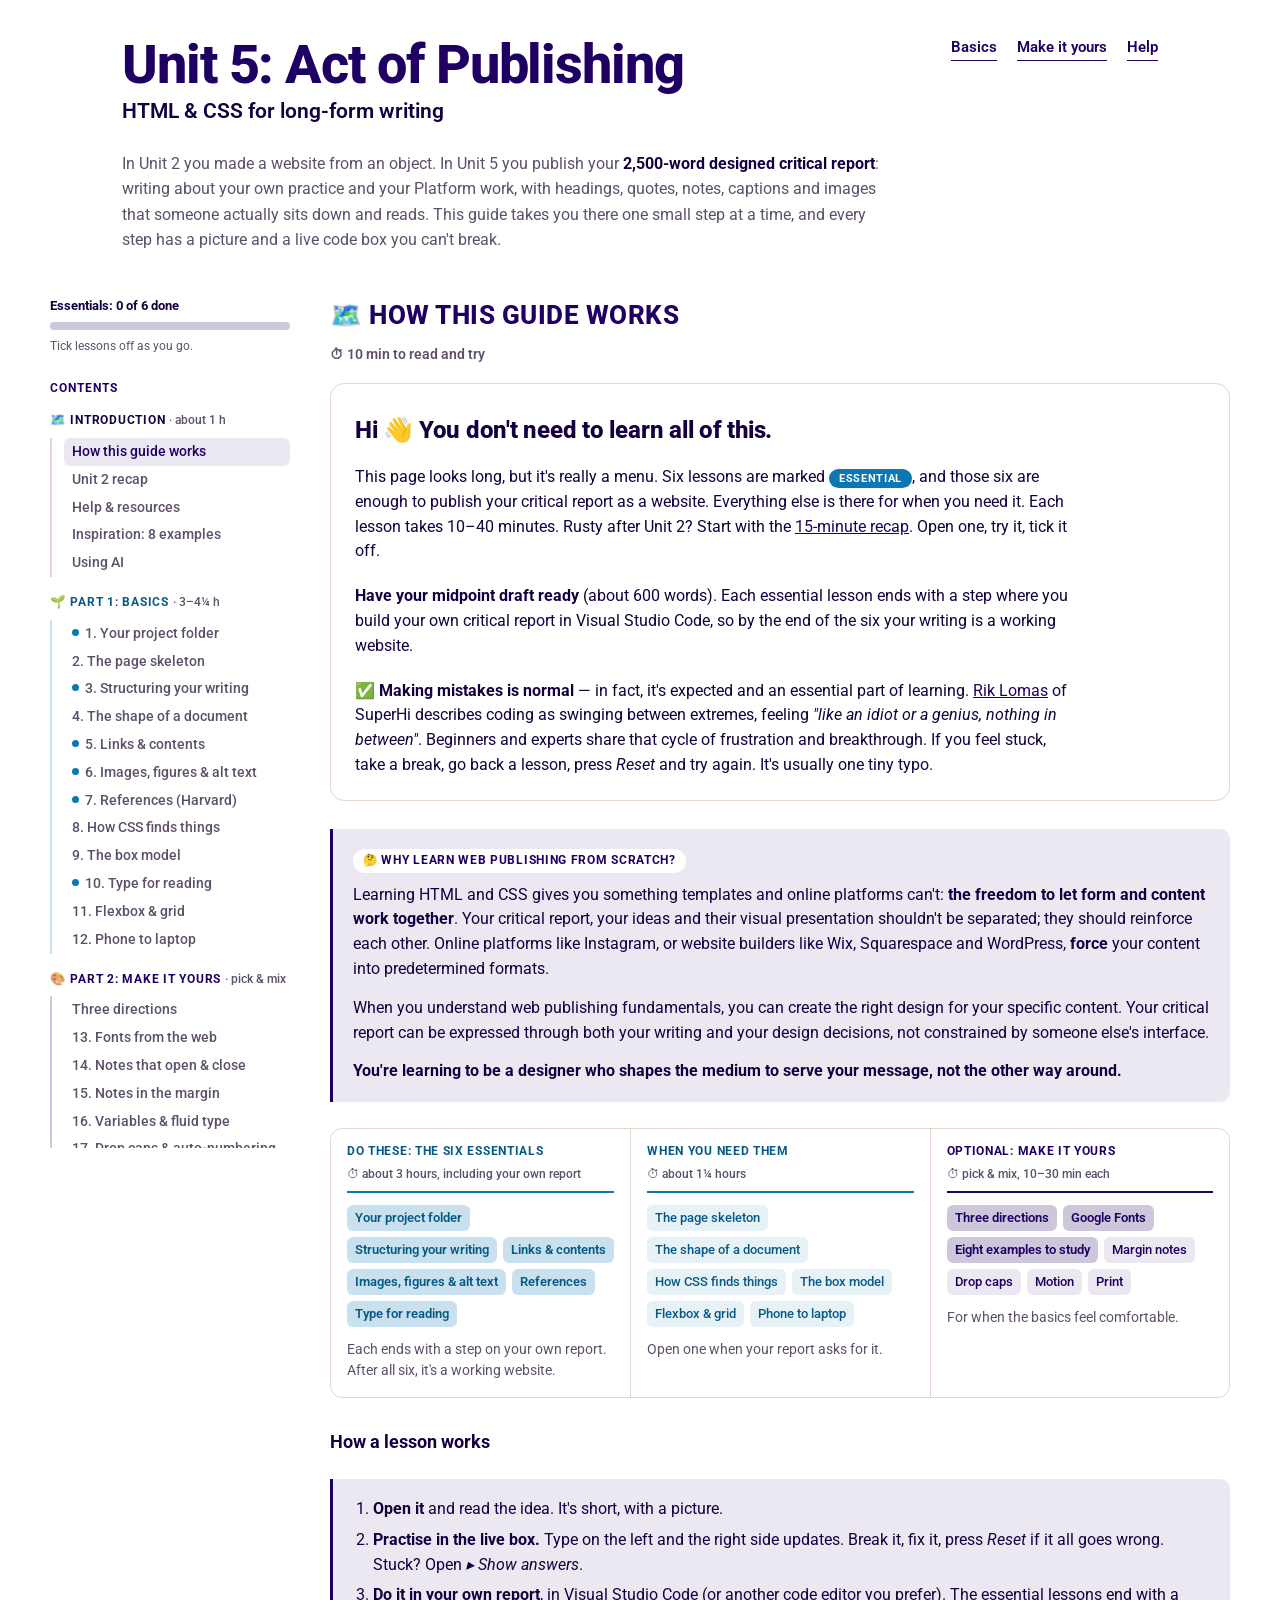
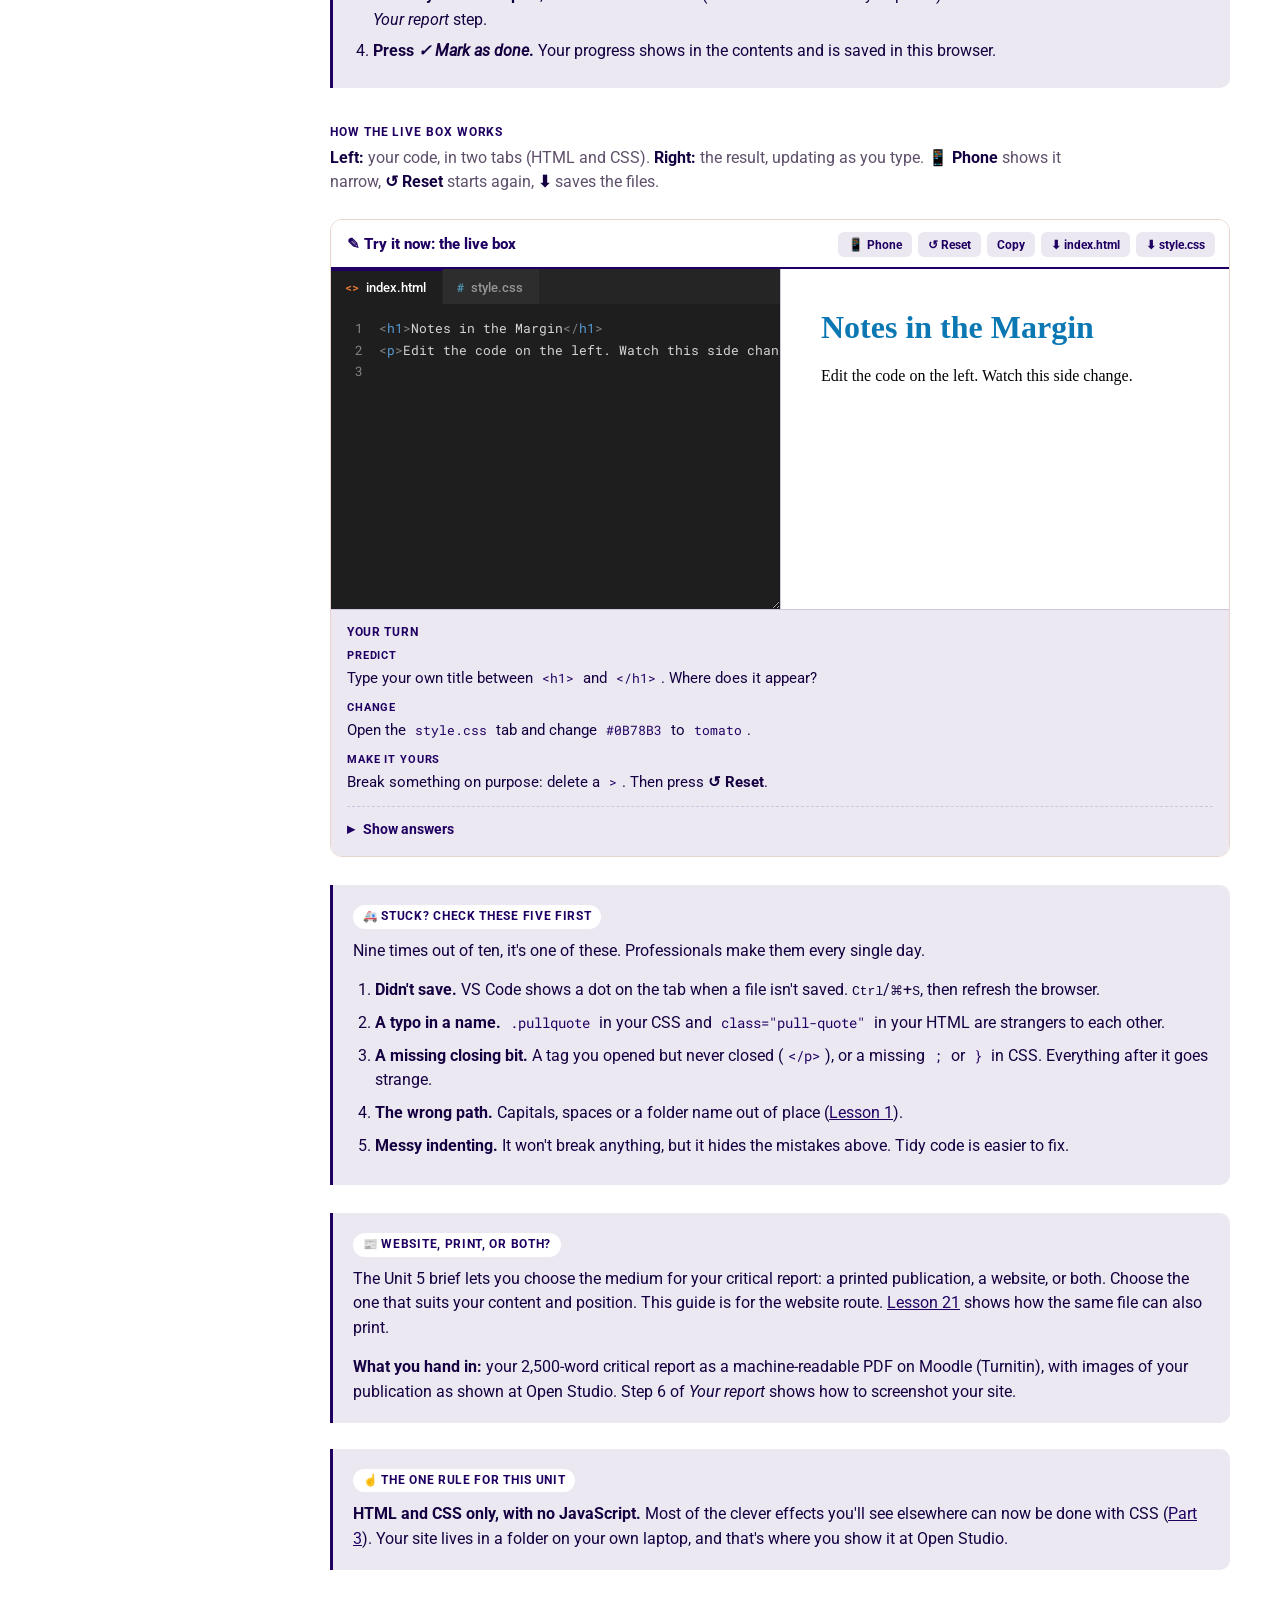
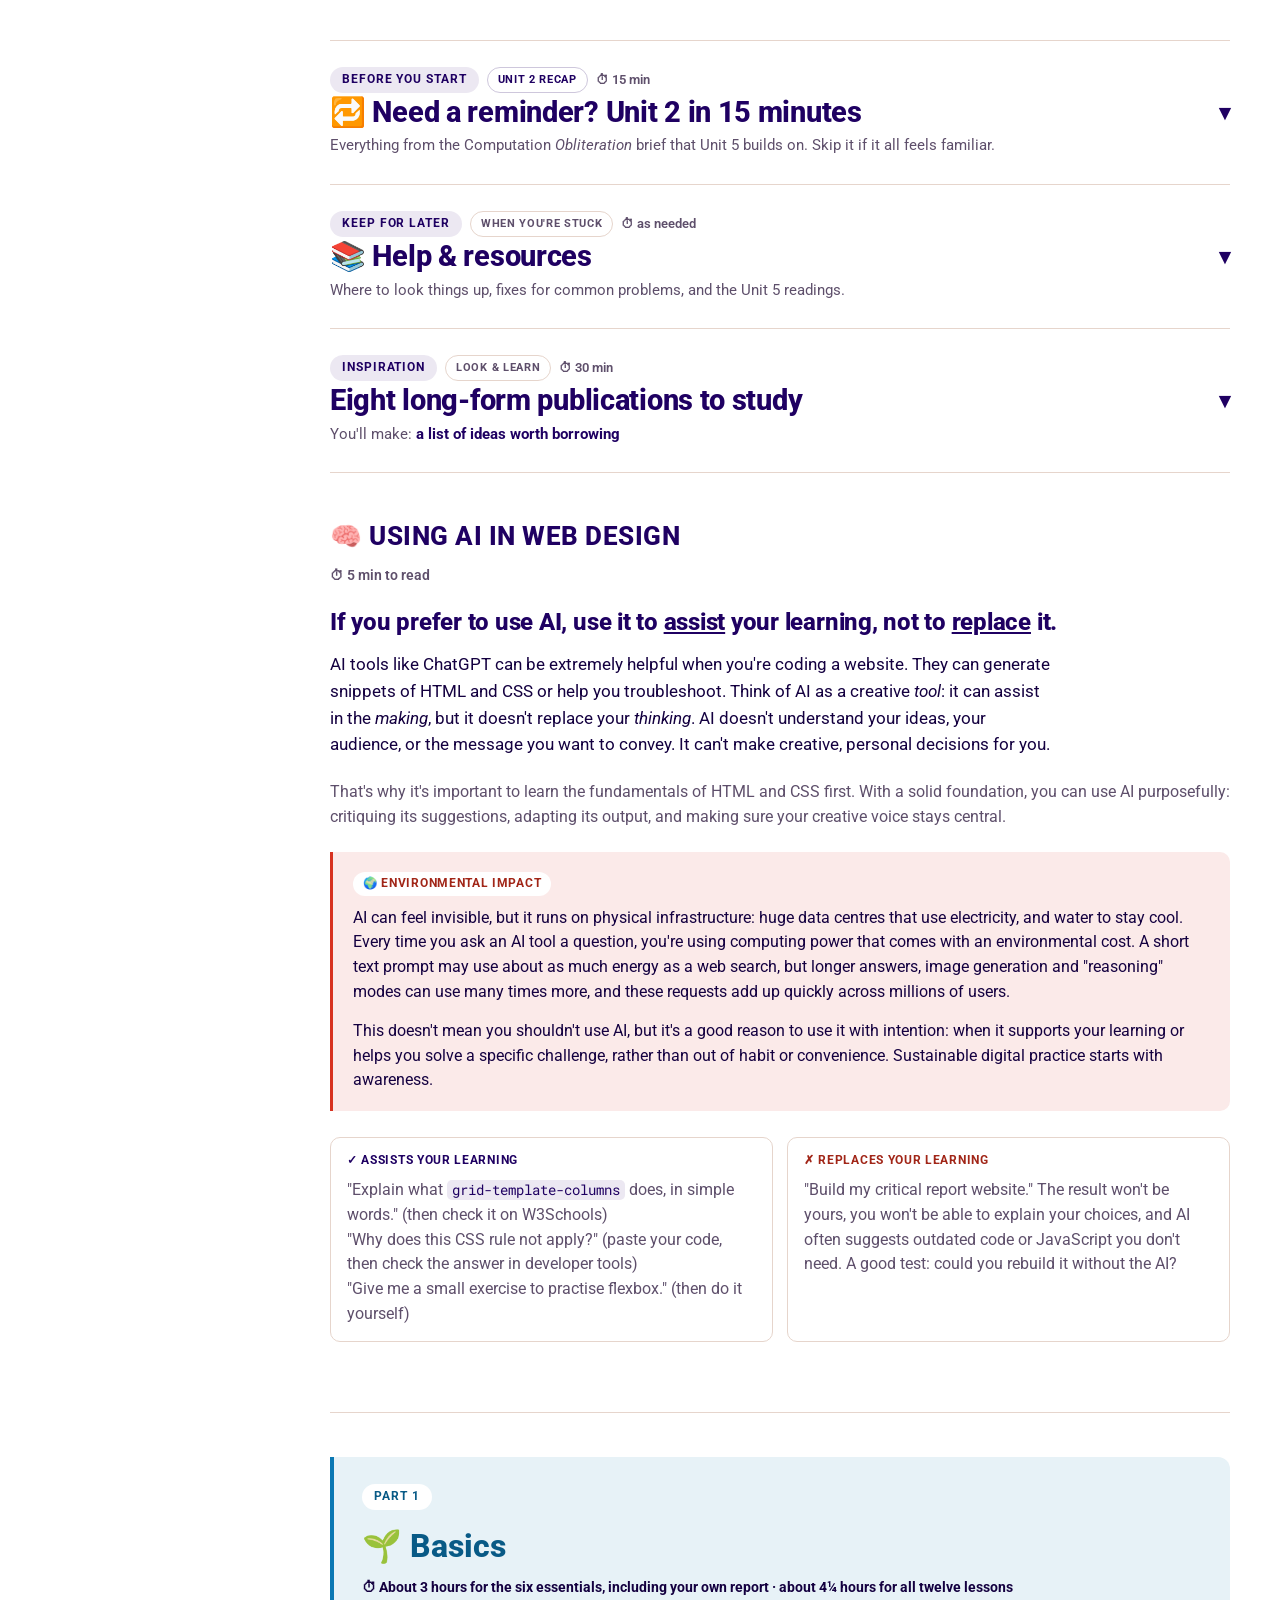
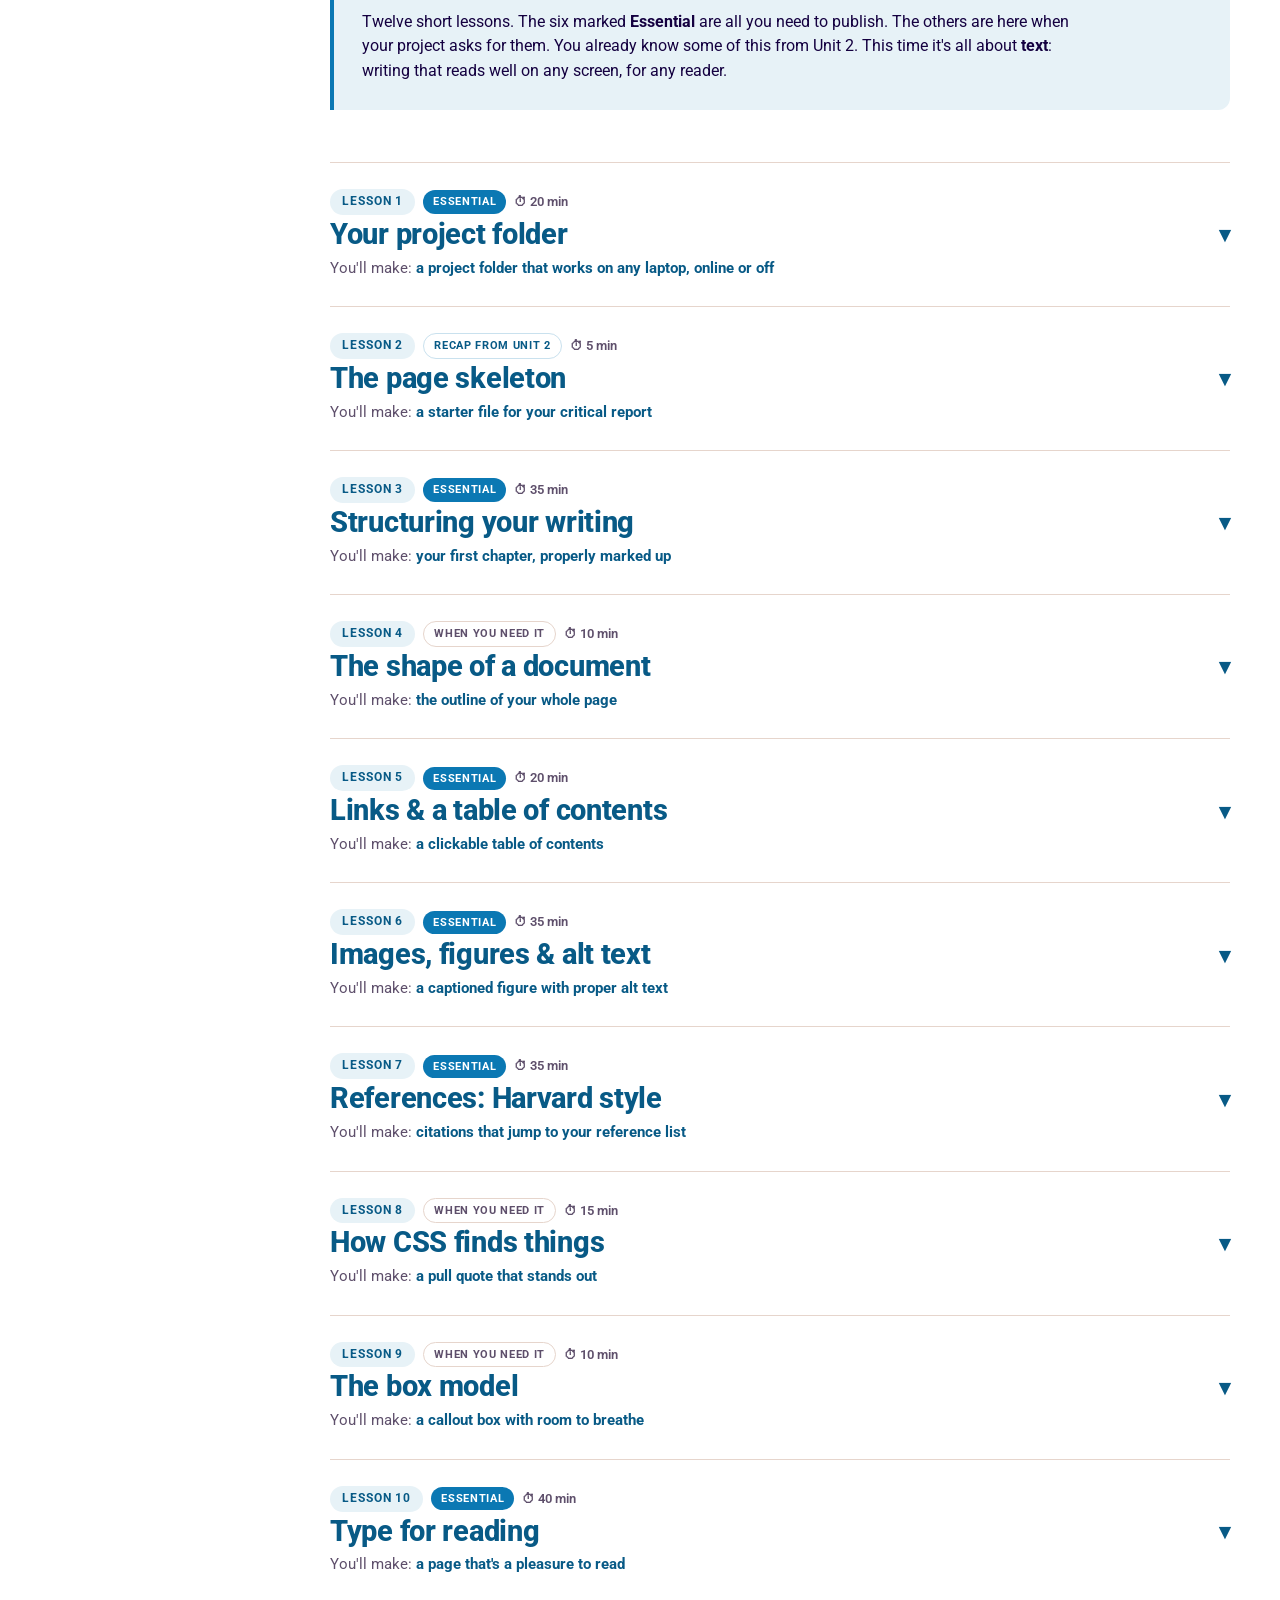
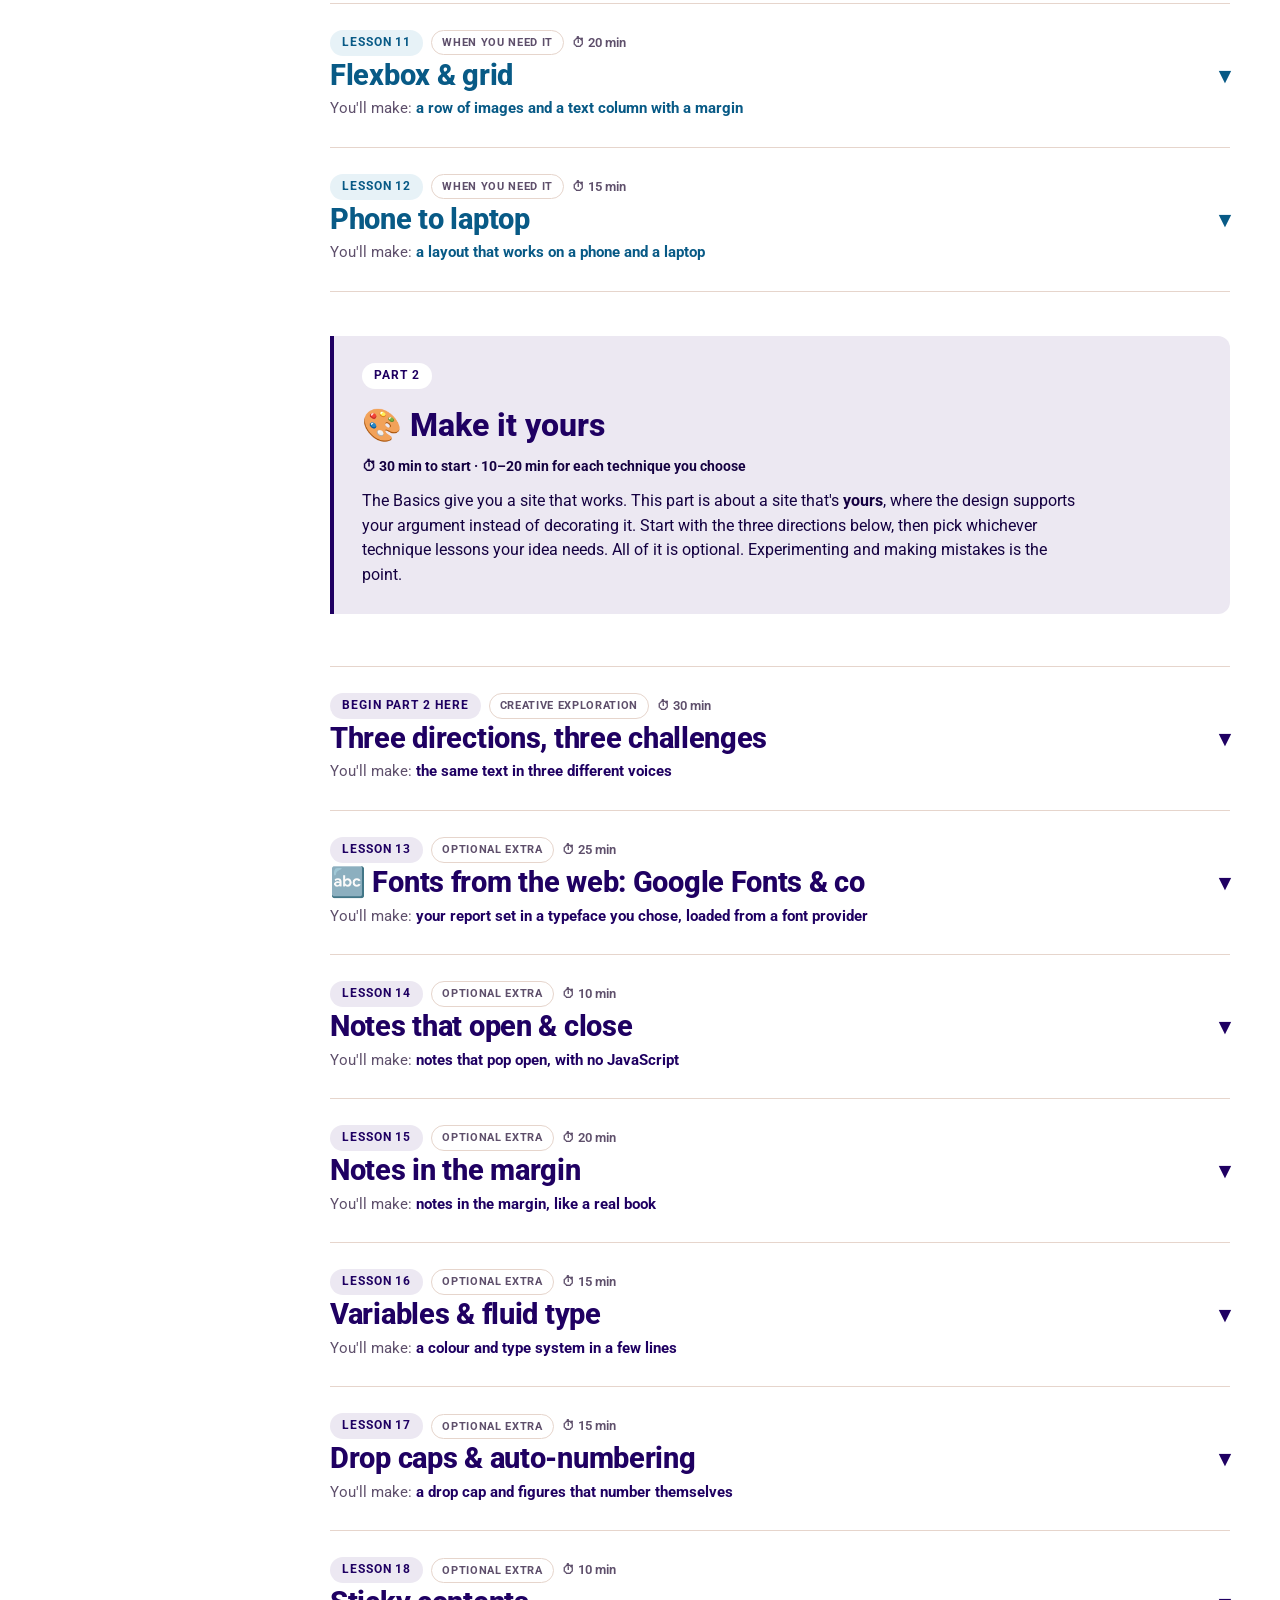
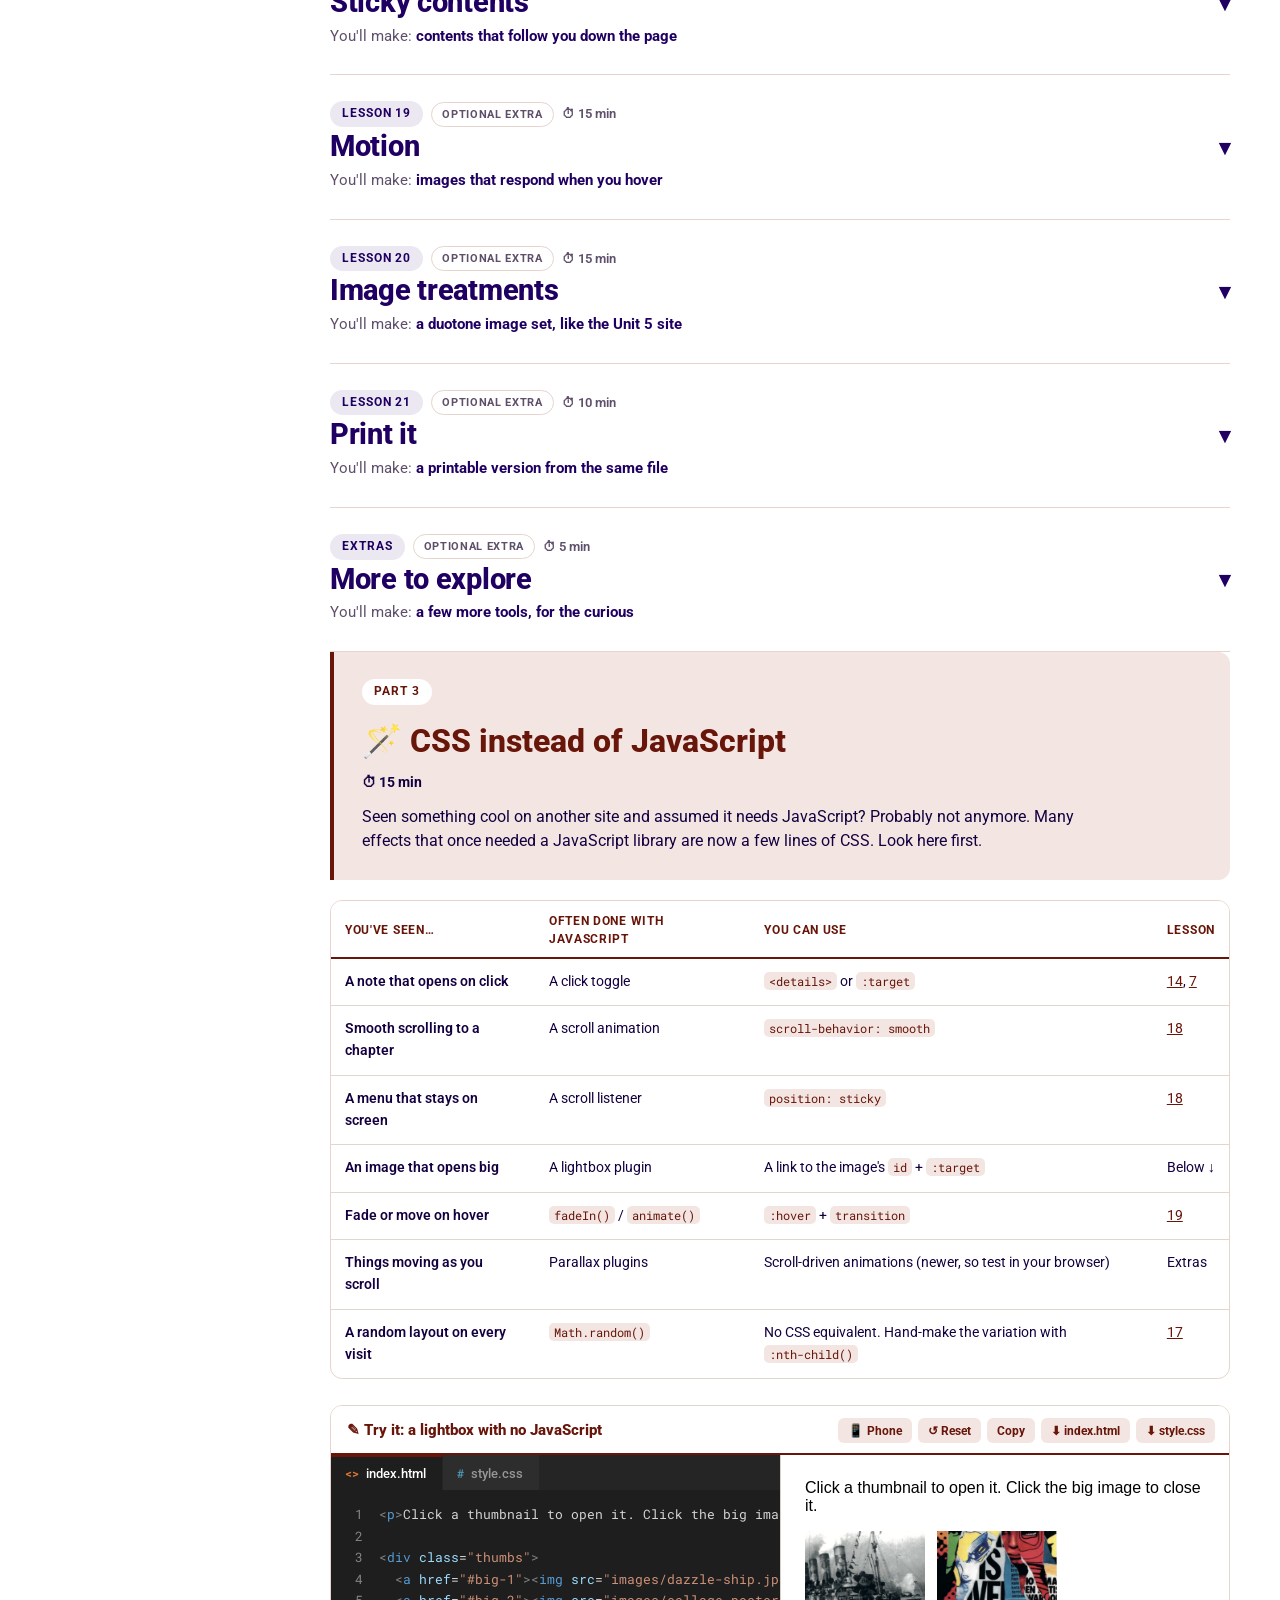
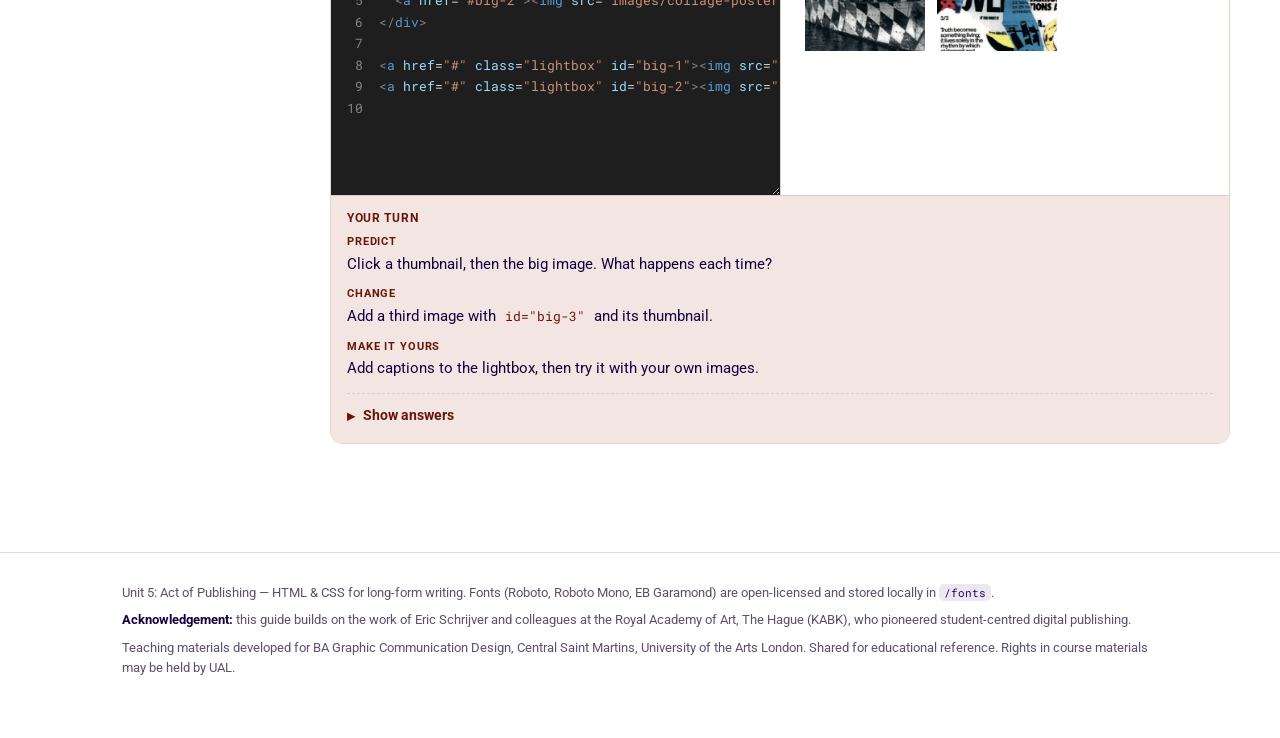
==== index.html @ 9543c8c2 "Add Unit 5 HTML & CSS web publishing guide Co-Authored-By: Claude Opus 5.5 <noreply@anthropic.com>" ====
<!doctype html>
<html lang="en-GB">
<head>
<meta charset="UTF-8">
<meta name="viewport" content="width=device-width, initial-scale=1">
<title>Unit 5: Act of Publishing — HTML &amp; CSS for Long-Form Writing</title>
<meta name="description" content="A self-paced guide for BA Graphic Communication Design students: publishing long-form writing as a website with HTML and CSS. Live code, diagrams and exercises.">
<link rel="stylesheet" href="css/site.css">
</head>
<body>

<header class="top">
  <div class="wrap header-row">
    <h1>Unit 5: Act of Publishing<span class="sub">HTML &amp; CSS for long-form writing</span></h1>
    <nav class="top-nav" aria-label="Quick links">
      <a href="#basics">Basics</a>
      <a href="#advanced">Make it yours</a>
      <a href="#resources">Help</a>
    </nav>
  </div>
  <div class="wrap intro">
    <p>In Unit 2 you made a website from an object. In Unit 5 you publish your <strong>2,500-word designed critical report</strong>: writing about your own practice and your Platform work, with headings, quotes, notes, captions and images that someone actually sits down and reads. This guide takes you there one small step at a time, and every step has a picture and a live code box you can't break.</p>
  </div>
</header>

<div class="wrap layout">

  <aside class="sidebar">
    <div class="progress-box" aria-live="polite">
      <p class="p-label" data-ess-label>Essentials: 0 of 6 done</p>
      <div class="progress-bar"><span data-ess-bar></span></div>
      <p class="p-note" data-all-label></p>
    </div>
    <details class="toc-wrap" open>
    <summary><h2>Contents</h2></summary>
    <nav class="toc" aria-label="Contents">
      <ul>
        <li class="toc-part toc-part--intro"><span class="toc-part-label">🗺️ Introduction <span class="toc-time">· about 1 h</span></span>
          <ul>
            <li><a href="#start">How this guide works</a></li>
            <li><a href="#recap">Unit 2 recap</a></li>
            <li><a href="#resources">Help &amp; resources</a></li>
            <li><a href="#inspiration">Inspiration: 8 examples</a></li>
            <li><a href="#ai">Using AI</a></li>
          </ul>
        </li>
        <li class="toc-part"><span class="toc-part-label">🌱 Part 1: Basics <span class="toc-time">· 3–4¼ h</span></span>
          <ul>
            <li><a href="#folder"><span class="ess" aria-hidden="true"></span>1. Your project folder</a></li>
            <li><a href="#skeleton">2. The page skeleton</a></li>
            <li><a href="#structure"><span class="ess" aria-hidden="true"></span>3. Structuring your writing</a></li>
            <li><a href="#semantic">4. The shape of a document</a></li>
            <li><a href="#links"><span class="ess" aria-hidden="true"></span>5. Links &amp; contents</a></li>
            <li><a href="#images"><span class="ess" aria-hidden="true"></span>6. Images, figures &amp; alt text</a></li>
            <li><a href="#footnotes"><span class="ess" aria-hidden="true"></span>7. References (Harvard)</a></li>
            <li><a href="#css-basics">8. How CSS finds things</a></li>
            <li><a href="#box-model">9. The box model</a></li>
            <li><a href="#type"><span class="ess" aria-hidden="true"></span>10. Type for reading</a></li>
            <li><a href="#layout">11. Flexbox &amp; grid</a></li>
            <li><a href="#responsive">12. Phone to laptop</a></li>
          </ul>
        </li>
        <li class="toc-part toc-part--advanced"><span class="toc-part-label">🎨 Part 2: Make it yours <span class="toc-time">· pick &amp; mix</span></span>
          <ul>
            <li><a href="#directions">Three directions</a></li>
            <li><a href="#webfonts">13. Fonts from the web</a></li>
            <li><a href="#expandable">14. Notes that open &amp; close</a></li>
            <li><a href="#sidenotes">15. Notes in the margin</a></li>
            <li><a href="#fluid">16. Variables &amp; fluid type</a></li>
            <li><a href="#numbering">17. Drop caps &amp; auto-numbering</a></li>
            <li><a href="#sticky">18. Sticky contents</a></li>
            <li><a href="#motion">19. Motion</a></li>
            <li><a href="#treatments">20. Image treatments</a></li>
            <li><a href="#print">21. Print it</a></li>
            <li><a href="#explore">More to explore</a></li>
          </ul>
        </li>
        <li class="toc-part toc-part--nojs"><span class="toc-part-label">🪄 Part 3: No JavaScript needed <span class="toc-time">· 15 min</span></span>
          <ul>
            <li><a href="#nojs">CSS instead of JS</a></li>
          </ul>
        </li>
      </ul>
    </nav>
    </details>
    <p class="toc-key"><span class="ess" aria-hidden="true" style="display:inline-block;width:7px;height:7px;border-radius:50%;background:#0B78B3;margin-right:6px"></span>Essential: enough to publish</p>
  </aside>

  <main class="content">

    <!-- =====================================================
         HOW THIS GUIDE WORKS
         ===================================================== -->
    <section id="start">
      <h2 class="section-title">🗺️ How this guide works</h2>
      <p class="section-time">⏱ 10 min to read and try</p>

      <div class="note-from">
        <p class="big-line">Hi 👋 You don't need to learn all of this.</p>
        <p>This page looks long, but it's really a menu. Six lessons are marked <span class="badge badge--essential">Essential</span>, and those six are enough to publish your critical report as a website. Everything else is there for when you need it. Each lesson takes 10–40 minutes. Rusty after Unit 2? Start with the <a href="#recap">15-minute recap</a>. Open one, try it, tick it off.</p>
        <p><strong>Have your midpoint draft ready</strong> (about 600 words). Each essential lesson ends with a step where you build your own critical report in Visual Studio Code, so by the end of the six your writing is a working website.</p>
        <p>✅ <strong>Making mistakes is normal</strong> — in fact, it's expected and an essential part of learning. <a href="#resources">Rik Lomas</a> of SuperHi describes coding as swinging between extremes, feeling <em>"like an idiot or a genius, nothing in between"</em>. Beginners and experts share that cycle of frustration and breakthrough. If you feel stuck, take a break, go back a lesson, press <em>Reset</em> and try again. It's usually one tiny typo.</p>
      </div>


      <div class="callout" id="why">
        <span class="label">🤔 Why learn web publishing from scratch?</span>
        <p>Learning HTML and CSS gives you something templates and online platforms can't: <strong>the freedom to let form and content work together</strong>. Your critical report, your ideas and their visual presentation shouldn't be separated; they should reinforce each other. Online platforms like Instagram, or website builders like Wix, Squarespace and WordPress, <strong>force</strong> your content into predetermined formats.</p>
        <p>When you understand web publishing fundamentals, you can create the right design for your specific content. Your critical report can be expressed through both your writing and your design decisions, not constrained by someone else's interface.</p>
        <p><strong>You're learning to be a designer who shapes the medium to serve your message, not the other way around.</strong></p>
      </div>

      <div class="plan" aria-label="Your plan">
        <div class="plan-col part">
          <div class="plan-h">Do these: the six essentials<small>⏱ about 3 hours, including your own report</small></div>
          <div class="plan-pills">
            <a class="pill" href="#folder">Your project folder</a>
            <a class="pill" href="#structure">Structuring your writing</a>
            <a class="pill" href="#links">Links &amp; contents</a>
            <a class="pill" href="#images">Images, figures &amp; alt text</a>
            <a class="pill" href="#footnotes">References</a>
            <a class="pill" href="#type">Type for reading</a>
          </div>
          <p>Each ends with a step on your own report. After all six, it's a working website.</p>
        </div>
        <div class="plan-col part">
          <div class="plan-h">When you need them<small>⏱ about 1¼ hours</small></div>
          <div class="plan-pills">
            <a class="pill pill--soft" href="#skeleton">The page skeleton</a>
            <a class="pill pill--soft" href="#semantic">The shape of a document</a>
            <a class="pill pill--soft" href="#css-basics">How CSS finds things</a>
            <a class="pill pill--soft" href="#box-model">The box model</a>
            <a class="pill pill--soft" href="#layout">Flexbox &amp; grid</a>
            <a class="pill pill--soft" href="#responsive">Phone to laptop</a>
          </div>
          <p>Open one when your report asks for it.</p>
        </div>
        <div class="plan-col part--advanced">
          <div class="plan-h">Optional: make it yours<small>⏱ pick &amp; mix, 10–30 min each</small></div>
          <div class="plan-pills">
            <a class="pill" href="#directions">Three directions</a>
            <a class="pill" href="#webfonts">Google Fonts</a>
            <a class="pill" href="#inspiration">Eight examples to study</a>
            <a class="pill pill--soft" href="#sidenotes">Margin notes</a>
            <a class="pill pill--soft" href="#numbering">Drop caps</a>
            <a class="pill pill--soft" href="#motion">Motion</a>
            <a class="pill pill--soft" href="#print">Print</a>
          </div>
          <p>For when the basics feel comfortable.</p>
        </div>
      </div>

      <h3>How a lesson works</h3>
      <ol class="callout" style="padding-left:40px">
        <li><strong>Open it</strong> and read the idea. It's short, with a picture.</li>
        <li><strong>Practise in the live box.</strong> Type on the left and the right side updates. Break it, fix it, press <em>Reset</em> if it all goes wrong. Stuck? Open <em>▸ Show answers</em>.</li>
        <li><strong>Do it in your own report</strong>, in Visual Studio Code (or another code editor you prefer). The essential lessons end with a <em>Your report</em> step.</li>
        <li><strong>Press <em>✓ Mark as done</em>.</strong> Your progress shows in the contents and is saved in this browser.</li>
      </ol>

      <div class="pg-intro">
        <span class="label">How the live box works</span>
        <p><strong>Left:</strong> your code, in two tabs (HTML and CSS). <strong>Right:</strong> the result, updating as you type. <strong>📱 Phone</strong> shows it narrow, <strong>↺ Reset</strong> starts again, <strong>⬇</strong> saves the files.</p>
      </div>

      <div class="playground" id="pg-hello" data-title="Try it now: the live box">
        <textarea class="pg-src" data-lang="html">
          <h1>Notes in the Margin</h1>
          <p>Edit the code on the left. Watch this side change.</p>
        </textarea>
        <textarea class="pg-src" data-lang="css">
          body {
            font-family: Georgia, serif;
            margin: 40px;
          }

          h1 {
            color: #0B78B3;
          }
        </textarea>
        <div class="pg-task">
          <span class="label">Your turn</span>
          <ol class="steps">
            <li><span class="st">Predict</span> Type your own title between <code>&lt;h1&gt;</code> and <code>&lt;/h1&gt;</code>. Where does it appear?</li>
            <li><span class="st">Change</span> Open the <code>style.css</code> tab and change <code>#0B78B3</code> to <code>tomato</code>.</li>
            <li><span class="st">Make it yours</span> Break something on purpose: delete a <code>&gt;</code>. Then press <strong>↺ Reset</strong>.</li>
          </ol>
          <details class="pg-answer">
            <summary>Show answers</summary>
            <ol class="steps">
              <li><span class="st">Predict</span> On the right, straight away. No saving, no refreshing. (In VS Code you save and refresh the browser instead.)</li>
              <li><span class="st">Change</span> The heading turns orange-red. Colour names are the quickest way in; <a href="#css-basics">Lesson 8</a> explains codes like <code>#0B78B3</code>.</li>
              <li><span class="st">Make it yours</span> Everything goes back to how it was. You can’t break anything here, so experiment freely.</li>
            </ol>
          </details>
        </div>
      </div>

      <div class="callout stuck" id="stuck">
        <span class="label">🚑 Stuck? Check these five first</span>
        <p>Nine times out of ten, it's one of these. Professionals make them every single day.</p>
        <ol>
          <li><strong>Didn't save.</strong> VS Code shows a dot on the tab when a file isn't saved. <kbd>Ctrl</kbd>/<kbd>⌘</kbd>+<kbd>S</kbd>, then refresh the browser.</li>
          <li><strong>A typo in a name.</strong> <code>.pullquote</code> in your CSS and <code>class="pull-quote"</code> in your HTML are strangers to each other.</li>
          <li><strong>A missing closing bit.</strong> A tag you opened but never closed (<code>&lt;/p&gt;</code>), or a missing <code>;</code> or <code>}</code> in CSS. Everything after it goes strange.</li>
          <li><strong>The wrong path.</strong> Capitals, spaces or a folder name out of place (<a href="#folder">Lesson 1</a>).</li>
          <li><strong>Messy indenting.</strong> It won't break anything, but it hides the mistakes above. Tidy code is easier to fix.</li>
        </ol>
      </div>

      <div class="callout">
        <span class="label">📰 Website, print, or both?</span>
        <p>The Unit 5 brief lets you choose the medium for your critical report: a printed publication, a website, or both. Choose the one that suits your content and position. This guide is for the website route. <a href="#print">Lesson 21</a> shows how the same file can also print.</p>
        <p><strong>What you hand in:</strong> your 2,500-word critical report as a machine-readable PDF on Moodle (Turnitin), with images of your publication as shown at Open Studio. Step 6 of <em>Your report</em> shows how to screenshot your site.</p>
      </div>

      <div class="callout">
        <span class="label">☝️ The one rule for this unit</span>
        <p><strong>HTML and CSS only, with no JavaScript.</strong> Most of the clever effects you'll see elsewhere can now be done with CSS (<a href="#nojs">Part 3</a>). Your site lives in a folder on your own laptop, and that's where you show it at Open Studio.</p>
      </div>
    </section>


    <!-- =====================================================
         UNIT 2 RECAP
         ===================================================== -->
    <section id="recap" class="lesson">
      <details class="lesson-fold">
        <summary>
          <span class="lesson-meta"><span class="lesson-kicker">Before you start</span><span class="badge badge--recap">Unit 2 recap</span><span class="time">⏱ 15 min</span><span class="done-mark">✓ Done</span></span>
          <h2 class="lesson-title">🔁 Need a reminder? Unit 2 in 15 minutes</h2>
          <p class="lesson-promise">Everything from the Computation <em>Obliteration</em> brief that Unit 5 builds on. Skip it if it all feels familiar.</p>
        </summary>
        <div class="lesson-body">
      <p class="lesson-lead">In Unit 2 you obliterated an object into six states and built a six-page website to tell its story. Here's what you learned along the way, in the same order as the Computation slides.</p>

      <h3>1. A website is a set of files in a folder</h3>
      <figure class="diagram">
        <svg viewBox="0 0 600 250" role="img" aria-labelledby="d-recap-t">
          <title id="d-recap-t">A website folder holds index.html, style.css and script.js. On your computer it is a local website only you can see; on a server it is a public website anyone with the link can visit.</title>
          <rect x="20" y="40" width="230" height="170" rx="6" class="d-paper"/>
          <path d="M20 52 a12 12 0 0 1 12 -12 h70 l14 14 h122 a12 12 0 0 1 12 12" class="d-tint"/>
          <text x="36" y="80" font-size="15" class="d-deep" font-weight="800">my-website/</text>
          <g class="mono" font-size="14">
            <rect x="36" y="94" width="198" height="30" rx="6" class="d-accent"/><text x="48" y="114" fill="#fff">index.html</text><text x="222" y="114" fill="#fff" text-anchor="end" font-size="11">structure</text>
            <rect x="36" y="132" width="198" height="30" rx="6" class="d-deep"/><text x="48" y="152" fill="#fff">style.css</text><text x="222" y="152" fill="#fff" text-anchor="end" font-size="11">style</text>
            <rect x="36" y="170" width="198" height="30" rx="6" class="d-tint"/><text x="48" y="190" class="d-muted">script.js</text><text x="222" y="190" class="d-muted" text-anchor="end" font-size="11">Unit 3</text>
          </g>
          <path d="M260 100 C 300 100, 310 70, 350 70" fill="none" class="s-accent" stroke-width="2.5"/>
          <path d="M260 150 C 300 150, 310 180, 350 180" fill="none" class="s-accent" stroke-width="2.5"/>
          <rect x="356" y="36" width="226" height="70" rx="6" class="d-paper"/>
          <text x="372" y="64" font-size="15" class="d-deep" font-weight="800">💻 On your laptop</text>
          <text x="372" y="88" font-size="13" class="d-ink">a local website: only you can see it</text>
          <rect x="356" y="146" width="226" height="70" rx="6" class="d-paper"/>
          <text x="372" y="174" font-size="15" class="d-deep" font-weight="800">🌍 On a server</text>
          <text x="372" y="198" font-size="13" class="d-ink">online: anyone with the link</text>
          <text x="469" y="236" font-size="12" class="d-muted" text-anchor="middle">Open Studio in Unit 5 uses the top one</text>
        </svg>
        <figcaption><strong>HTML</strong> is structure, <strong>CSS</strong> is style, and JavaScript (behaviour) comes in Unit 3. In Unit 5 we stay with HTML and CSS.</figcaption>
      </figure>

      <h3>2. Your set-up in Visual Studio Code</h3>
      <ol>
        <li>Make <strong>one folder per project</strong> and keep everything (HTML, CSS, images) inside it.</li>
        <li>In VS Code, go to <em>File → Open Folder</em>. If you see <em>Restricted Mode</em> at the bottom left, click it and choose <em>Trust</em>.</li>
        <li>Your first page is always called <code>index.html</code>, all lowercase.</li>
        <li>No spaces in file names: <code>use-dashes.css</code>, <code>camelCase.html</code> or <code>under_scores.jpg</code>. Treat names as case-sensitive: your laptop may forgive capitals, but many systems don't.</li>
        <li><strong>Save</strong> (<kbd>⌘</kbd>/<kbd>Ctrl</kbd>+<kbd>S</kbd>), then <strong>refresh</strong> the browser (<kbd>⌘</kbd>/<kbd>Ctrl</kbd>+<kbd>R</kbd>). Every time.</li>
      </ol>

      <h3>3. HTML: elements, tags and attributes</h3>
      <figure class="diagram">
        <svg viewBox="0 0 600 170" role="img" aria-labelledby="d-anat-t">
          <title id="d-anat-t">Anatomy of an HTML element: the opening tag a with the attribute href equals page2.html, the content, and the closing tag with a slash.</title>
          <rect x="16" y="20" width="568" height="58" rx="6" fill="#140040"/>
          <text x="36" y="58" class="mono" font-size="19" fill="#fff"><tspan fill="#C9E1EE">&lt;a</tspan> <tspan fill="#FCDDF5">href</tspan>=<tspan fill="#DDEFFC">"page2.html"</tspan><tspan fill="#C9E1EE">&gt;</tspan>Next state<tspan fill="#C9E1EE">&lt;/a&gt;</tspan></text>
          <g font-size="13" font-weight="700" class="d-deep">
            <path d="M52 78 V104" class="s-deep" stroke-width="2"/><text x="20" y="122">opening tag</text>
            <path d="M150 78 V104" class="s-deep" stroke-width="2"/><text x="112" y="122">attribute</text>
            <text x="112" y="140" font-weight="400" class="d-muted" font-size="12">property="value"</text>
            <path d="M372 78 V104" class="s-deep" stroke-width="2"/><text x="340" y="122">content</text>
            <path d="M470 78 V104" class="s-deep" stroke-width="2"/><text x="436" y="122">closing tag</text>
            <text x="436" y="140" font-weight="400" class="d-muted" font-size="12">same, with a /</text>
          </g>
        </svg>
        <figcaption><strong>Nesting:</strong> elements go inside elements, like <code>&lt;p&gt;My name is &lt;b&gt;X&lt;/b&gt;&lt;/p&gt;</code>. You can't invent your own, so <code>&lt;orange&gt;</code> won't work.</figcaption>
      </figure>
      <div class="table-wrap">
        <table class="ref">
          <thead><tr><th>You used</th><th>What it does</th><th>In Unit 5 this becomes</th></tr></thead>
          <tbody>
            <tr><td><code>&lt;!doctype html&gt;</code>, <code>&lt;html&gt;</code>, <code>&lt;head&gt;</code>, <code>&lt;body&gt;</code></td><td>The base of every page: invisible head, visible body</td><td>Plus <code>lang</code>, <code>charset</code>, <code>viewport</code> and <code>title</code> (<a href="#skeleton">Lesson 2</a>)</td></tr>
            <tr><td><code>&lt;p&gt;</code>, <code>&lt;b&gt;</code>, <code>&lt;i&gt;</code></td><td>Paragraphs, bold, italic</td><td>Headings, quotes and <code>&lt;em&gt;</code>/<code>&lt;strong&gt;</code> for meaning (<a href="#structure">Lesson 3</a>)</td></tr>
            <tr><td><code>&lt;a href="page2.html"&gt;</code></td><td>Links your six states together</td><td>Links <em>within</em> one long page (<a href="#links">Lesson 5</a>)</td></tr>
            <tr><td><code>&lt;img src="orange.png"&gt;</code></td><td>Shows your state visuals</td><td>Figures with captions and alt text (<a href="#images">Lesson 6</a>)</td></tr>
          </tbody>
        </table>
      </div>

      <h3>4. CSS: rules, classes and boxes</h3>
      <ol>
        <li>Link the stylesheet in the head: <code>&lt;link rel="stylesheet" href="style.css"&gt;</code>. One CSS file for all your pages.</li>
        <li>A rule is a <strong>selector</strong> plus <strong>declarations</strong>: <code>p { background: pink; color: indigo; }</code>. Colon in the middle, semicolon at the end.</li>
        <li>A <strong>class</strong> is a name you give an element, <code>class="fruit"</code>, styled with a dot: <code>.fruit { … }</code>.</li>
        <li>Everything is a <strong>box</strong>. Give it a temporary background colour to see it.</li>
        <li>You met <code>color</code>, <code>background</code>, <code>width</code>/<code>height</code>, <code>font-family</code>/<code>font-size</code>, <code>margin</code>, <code>padding</code>, <code>border</code>, units (<code>px</code>, <code>%</code>, <code>vw</code>, <code>vh</code>) and <code>position</code>.</li>
      </ol>

      <div class="playground" id="pg-recap" data-title="Try it: a Unit 2 page, and why Unit 5 is different">
        <textarea class="pg-src" data-lang="html">
          <p>My name is <b>X</b> and this is <i>my</i> site.</p>
          <p class="fruit">I love oranges!</p>

          <a href="page2.html">
            <img class="state" src="images/dazzle-ship.jpg" alt="State 1: a ship in dazzle camouflage">
          </a>
        </textarea>
        <textarea class="pg-src" data-lang="css">
          p {
            background: pink;
            color: indigo;
          }

          .fruit {
            color: orange;
            background: black;
          }

          /* The Unit 2 centring trick */
          .state {
            width: 200px;
            position: absolute;
            top: 50%;
            left: 50%;
            transform: translate(-50%, -50%);
          }
        </textarea>
        <div class="pg-task">
          <span class="label">Your turn</span>
          <ol class="steps">
            <li><span class="st">Predict</span> Add three long paragraphs under the image. What will the image do?</li>
            <li><span class="st">Change</span> Delete the four <code>position</code> lines in <code>.state</code>. What changes?</li>
            <li><span class="st">Make it yours</span> Paste a paragraph of your draft under the image. Does it read top to bottom?</li>
          </ol>
          <details class="pg-answer">
            <summary>Show answers</summary>
            <ol class="steps">
              <li><span class="st">Predict</span> It stays put and sits on top of your text. <code>position: absolute</code> lifts it out of the flow, so the paragraphs act as if it isn’t there.</li>
              <li><span class="st">Change</span> What’s left is the width:<pre class="code"><code>.state {
  width: 200px;
}</code></pre>Now the image takes its place in the flow and the text follows it. That’s what long writing needs; for layout, Unit 5 uses grid (<a href="#layout">Lesson 11</a>).</li>
              <li><span class="st">Make it yours</span> If it reads in the order you wrote it, the flow is working.</li>
            </ol>
          </details>
        </div>
      </div>

      <h3>5. Images for the web</h3>
      <p>Keep each image <strong>under 1 MB</strong>, and export it at <strong>twice</strong> the size it appears on screen: set to <code>width: 500px</code> in CSS means exported 1000px wide. In Photoshop: <em>File → Export → Save for Web</em>.</p>

      <h3>6. When something breaks</h3>
      <ol>
        <li>Right-click → <em>Inspect</em> → <em>Console</em>. Read any red error messages.</li>
        <li><strong>Spelling:</strong> <code>mango.jpg</code> isn't <code>mangoes.jpg</code>, and <code>.jpg</code> isn't <code>.png</code>.</li>
        <li><strong>Moved files:</strong> an image in a folder needs the folder in its path, <code>images/mango.jpg</code>.</li>
        <li><strong>Open brackets:</strong> every <code>&lt;</code>, <code>{</code> and <code>"</code> needs its partner. VS Code underlines these in red.</li>
      </ol>

      <h3>What's different in Unit 5?</h3>
      <div class="table-wrap">
        <table class="ref">
          <thead><tr><th></th><th>Unit 2: Obliteration</th><th>Unit 5: Act of Publishing</th></tr></thead>
          <tbody>
            <tr><td><strong>What</strong></td><td>Six states of an object</td><td>A 2,500-word designed critical report</td></tr>
            <tr><td><strong>Led by</strong></td><td>Images</td><td>Writing, supported by images</td></tr>
            <tr><td><strong>Pages</strong></td><td>Six pages, clicked in order</td><td>Usually one long page that's easy to navigate</td></tr>
            <tr><td><strong>Layout</strong></td><td><code>position</code>, <code>top</code>, <code>left</code></td><td>Normal flow, grid and flexbox</td></tr>
            <tr><td><strong>Shown</strong></td><td>Online, link on the Padlet</td><td>From your own laptop at Open Studio</td></tr>
          </tbody>
        </table>
      </div>

      <div class="lookup">
        <span class="lookup-label">From Unit 2</span>
        <a class="chip" href="https://rgb.garden/bagcd/u2-sample/" target="_blank" rel="noopener">Unit 2 sample project</a>
        <a class="chip" href="https://veryinteractive.net/tutorials/fruitful-guides/1-html-basics/index.html" target="_blank" rel="noopener">Fruitful HTML &amp; CSS guides</a>
        <a class="chip" href="https://htmlreference.io" target="_blank" rel="noopener">htmlreference.io</a>
        <a class="chip" href="https://cssreference.io" target="_blank" rel="noopener">cssreference.io</a>
      </div>
      <div class="lesson-done"><button type="button" class="done-btn" data-lesson="recap">✓ Mark as done</button><span class="done-msg" aria-live="polite"></span></div>
        </div>
      </details>
    </section>

    <!-- =====================================================
         HELP & RESOURCES
         ===================================================== -->
    <section id="resources" class="lesson">
      <details class="lesson-fold">
        <summary>
          <span class="lesson-meta"><span class="lesson-kicker">Keep for later</span><span class="badge badge--optional">When you're stuck</span><span class="time">⏱ as needed</span></span>
          <h2 class="lesson-title">📚 Help &amp; resources</h2>
          <p class="lesson-promise">Where to look things up, fixes for common problems, and the Unit 5 readings.</p>
        </summary>
        <div class="lesson-body">
      <p class="lesson-lead">You don't need to memorise any of this. Good designers who code aren't the ones who know everything. They're the ones who know where to look.</p>

      <h3>🚑 When you're stuck</h3>
      <ol class="callout" style="padding-left:40px">
        <li><strong>Check the <a href="#stuck">five usual suspects</a></strong>: saving, typos, missing closing bits, paths, messy indenting.</li>
        <li><strong>Inspect it.</strong> Right-click → <em>Inspect</em> to see what the browser actually reads.</li>
        <li><strong>Look it up on W3Schools</strong>, try their example, then change it to match what you want.</li>
        <li><strong>Still confused? Read MDN</strong> for the "why" behind it.</li>
        <li><strong>Change one thing at a time</strong>, and check your HTML in the <a href="https://validator.w3.org/" target="_blank" rel="noopener">validator</a>.</li>
        <li><strong>Ask a person</strong>: a peer, a technician, a tutor. Or ask AI, <a href="#ai">with intention</a>.</li>
      </ol>

      <h3>It worked yesterday…</h3>
      <details class="faq-item">
        <summary>My images show in VS Code's preview but not in the browser</summary>
        <div class="a"><p>Check the path letter by letter: the folder name, the file name and the extension (<code>.jpg</code>, <code>.jpeg</code> and <code>.png</code> are all different).</p></div>
      </details>
      <details class="faq-item">
        <summary>My font has changed to Times New Roman</summary>
        <div class="a"><p>The browser can't find your font. If you use Google Fonts, check the <code>&lt;link&gt;</code> is in the <code>&lt;head&gt;</code> of this page and the name matches your CSS exactly. If you use a font file, check the path in <code>@font-face</code> (<a href="#type">Lesson 10</a>).</p></div>
      </details>
      <details class="faq-item">
        <summary>The layout is broken on a smaller screen</summary>
        <div class="a"><p>Look for fixed widths in pixels (<code>width: 1200px</code>) and <code>position: absolute</code>. Swap them for <code>max-width</code>, grid and a media query (<a href="#responsive">Lesson 12</a>).</p></div>
      </details>
      <details class="faq-item">
        <summary>A style isn't working and I can't see why</summary>
        <div class="a"><p>Start where Unit 2 taught you: right-click → <em>Inspect</em>, and check the <em>Console</em> for red errors. Then find the element and look at the Styles panel: a crossed-out rule means something more specific won (<a href="#css-basics">Lesson 8</a>). Also check for a missing <code>;</code> or <code>}</code> just above.</p></div>
      </details>

      <h3>Where to look things up</h3>
      <div class="table-wrap">
        <table class="ref">
          <thead><tr><th>Resource</th><th>Good for</th></tr></thead>
          <tbody>
            <tr><td><strong>Unit 5 on Moodle</strong>: HTML/CSS video tutorials, Typetorials, and the sign-up for HTML/CSS drop-in tutorials</td><td>Help from the course team, by video or in person</td></tr>
            <tr><td><strong>Unit 5 readings</strong>: Alessandro Ludovico, <cite>Post-Digital Print</cite> · Kaiya Waerea, <cite>Access Questions for Self-Publishing</cite> · Mindy Seu, <a href="https://cyberfeminismindex.com" target="_blank" rel="noopener"><cite>Cyberfeminism Index</cite></a></td><td>Thinking about print, digital and accessibility in publishing</td></tr>
            <tr><td><strong>Unit 2 Computation Padlet</strong>: the <em>Intro to Brief + Web Design</em> and <em>Troubleshooting</em> slides, plus the <a href="https://rgb.garden/bagcd/u2-sample/" target="_blank" rel="noopener">sample project</a></td><td>Going back over the basics you've already done</td></tr>
            <tr><td><a href="https://veryinteractive.net/tutorials/fruitful-guides/1-html-basics/index.html" target="_blank" rel="noopener">Fruitful HTML &amp; CSS guides</a> · <a href="https://htmlreference.io" target="_blank" rel="noopener">htmlreference.io</a> · <a href="https://cssreference.io" target="_blank" rel="noopener">cssreference.io</a></td><td>The visual references you used in Unit 2</td></tr>
            <tr><td><a href="https://libsearch.arts.ac.uk/cgi-bin/koha/opac-detail.pl?biblionumber=890156" target="_blank" rel="noopener"><strong>Learn to Code Now</strong></a>, Rik Lomas / SuperHi (UAL Library e-book)</td><td>A friendly, plain-language introduction to how websites work</td></tr>
            <tr><td><a href="https://book.webtypography.net/" target="_blank" rel="noopener"><strong>Web Typography</strong></a>, Richard Rutter (also in the <a href="https://libsearch.arts.ac.uk/cgi-bin/koha/opac-detail.pl?biblionumber=1499230" target="_blank" rel="noopener">CSM Library</a>)</td><td>Reading type on screen, in depth: the companion to <a href="#type">Lesson 10</a></td></tr>
            <tr><td><a href="https://www.linkedin.com/learning-login/share?account=57077561&amp;forceAccount=false&amp;redirect=https%3A%2F%2Fwww.linkedin.com%2Flearning%2Fhtml-essential-training-4%3Ftrk%3Dshare_ent_url%26shareId%3Dy%252BHOBmn4QNCp2W9UAmyaGA%253D%253D" target="_blank" rel="noopener"><strong>HTML Essential Training</strong></a>, Jen Simmons (LinkedIn Learning, UAL login)</td><td>Video lessons on semantic HTML</td></tr>
            <tr><td><a href="https://www.linkedin.com/learning-login/share?account=57077561&amp;forceAccount=false&amp;redirect=https%3A%2F%2Fwww.linkedin.com%2Flearning%2Fcss-essential-training-22688362%3Ftrk%3Dshare_ent_url%26shareId%3D3Vw%252Fx%252FeZQOqGVV1icr6rUQ%253D%253D" target="_blank" rel="noopener"><strong>CSS Essential Training</strong></a>, Christina Truong (LinkedIn Learning, UAL login)</td><td>Video lessons on selectors, the box model, type, flexbox and grid</td></tr>
            <tr><td>W3Schools video tutorials: <a href="https://www.youtube.com/watch?v=it1rTvBcfRg&amp;list=PLP9IO4UYNF0VdAajP_5pYG-jG2JRrG72s" target="_blank" rel="noopener">HTML</a> · <a href="https://youtu.be/AGDDdsiZ0Ko" target="_blank" rel="noopener">CSS</a></td><td>Short beginner videos</td></tr>
            <tr><td><a href="https://www.w3schools.com/html/" target="_blank" rel="noopener">W3Schools HTML</a> · <a href="https://www.w3schools.com/css/" target="_blank" rel="noopener">CSS</a> · <a href="https://www.w3schools.com/tags/" target="_blank" rel="noopener">tags</a> · <a href="https://www.w3schools.com/cssref/" target="_blank" rel="noopener">properties</a></td><td>Quick syntax checks and "Try it Yourself" examples</td></tr>
            <tr><td><a href="https://developer.mozilla.org/en-US/docs/Web/HTML/Element" target="_blank" rel="noopener">MDN HTML elements</a> · <a href="https://developer.mozilla.org/en-US/docs/Web/CSS/Reference" target="_blank" rel="noopener">MDN CSS reference</a></td><td>The detailed, reliable "why"</td></tr>
            <tr><td><a href="https://arts.ac.libguides.com/citethemright" target="_blank" rel="noopener"><strong>Cite Them Right</strong></a>, UAL Library</td><td>Harvard referencing, the UAL standard: how to cite every type of source</td></tr>
            <tr><td><a href="https://p5js.org/tutorials/field-guide-to-debugging/" target="_blank" rel="noopener"><strong>Field Guide to Debugging</strong></a>, McIntyre, Alderman, Brain, Choi et al.</td><td>A kind, illustrated way to think about bugs</td></tr>
            <tr><td><a href="https://validator.w3.org/" target="_blank" rel="noopener">W3C HTML validator</a> · <a href="https://wave.webaim.org/" target="_blank" rel="noopener">WAVE accessibility checker</a></td><td>Checking your code and accessibility</td></tr>
          </tbody>
        </table>
      </div>
        </div>
      </details>
    </section>

    <!-- INSPIRATION -->
    <section id="inspiration" class="lesson">
      <details class="lesson-fold">
        <summary>
          <span class="lesson-meta"><span class="lesson-kicker">Inspiration</span><span class="badge badge--optional">Look &amp; learn</span><span class="time">⏱ 30 min</span><span class="done-mark">✓ Done</span></span>
          <h2 class="lesson-title">Eight long-form publications to study</h2>
          <p class="lesson-promise">You'll make: <strong>a list of ideas worth borrowing</strong></p>
        </summary>
        <div class="lesson-body">
      <p class="lesson-lead">In 2015, graphic design students at the Royal Academy of Art in The Hague (KABK) each published a long piece of writing as a website. Here are eight, all in English. Look at how each design supports what the writing is about.</p>

      <div class="callout">
        <span class="label">👀 How to look</span>
        <ol>
          <li>Open one and <strong>read a few paragraphs</strong> before you judge the design.</li>
          <li>Ask: <strong>how does the form support the argument?</strong> What would be lost in a plain template?</li>
          <li>Note <strong>one idea to borrow</strong>, then find the lesson that shows you how.</li>
        </ol>
        <p style="margin-top:10px">These were built in 2015 with older techniques, and some don't work well on phones. Borrow the ideas, not the code.</p>
      </div>

      <ul class="insp">
          <li class="insp-card">
            <span class="insp-dir insp-dir--minimal">Minimal</span>
            <a class="insp-title" href="https://kabk.github.io/govt-theses-15-irene-salo-beauty-in-unexpected-forms/" target="_blank" rel="noopener">Beauty in Unexpected Forms ↗</a>
            <span class="insp-name">Irene Salo</span>
            <p><strong>Look at:</strong> How much empty space there is. A report on Japanese aesthetics of emptiness, set small with wide margins: the design does what the writing argues.</p>
            <p class="insp-rel">Try it yourself: <a href="#type">Lesson 10</a> · <a href="#images">Lesson 6</a></p>
          </li>
          <li class="insp-card">
            <span class="insp-dir insp-dir--editorial">Editorial</span>
            <a class="insp-title" href="https://kabk.github.io/govt-theses-15-regina-poell-imperfection/" target="_blank" rel="noopener">iMPERFECTION ↗</a>
            <span class="insp-name">Regina Pöll</span>
            <p><strong>Look at:</strong> The contents list stays in a column on the left and notes sit in the right margin. The deliberately "wrong" capitals carry the subject into the type itself.</p>
            <p class="insp-rel">Try it yourself: <a href="#sidenotes">Lesson 15</a> · <a href="#sticky">Lesson 18</a></p>
          </li>
          <li class="insp-card">
            <span class="insp-dir insp-dir--editorial">Editorial</span>
            <a class="insp-title" href="https://kabk.github.io/govt-theses-15-tereza-rullerova-action-to-surface/" target="_blank" rel="noopener">Action to Surface ↗</a>
            <span class="insp-name">Tereza Rullerova</span>
            <p><strong>Look at:</strong> Chapter links run along the top, a list of keywords sits beside the abstract, and the notes appear in the margin next to the text they belong to.</p>
            <p class="insp-rel">Try it yourself: <a href="#links">Lesson 5</a> · <a href="#sidenotes">Lesson 15</a></p>
          </li>
          <li class="insp-card">
            <span class="insp-dir insp-dir--editorial">Editorial</span>
            <a class="insp-title" href="https://kabk.github.io/govt-theses-15-sara-risvag-graphic-design-criticism-norway-2014/" target="_blank" rel="noopener">(Graphic) design criticism: Norway, 2014 ↗</a>
            <span class="insp-name">Sara Risvåg</span>
            <p><strong>Look at:</strong> A bold red opening screen that works like a poster, with simple arrows to move between sections.</p>
            <p class="insp-rel">Try it yourself: <a href="#fluid">Lesson 16</a> · <a href="#sticky">Lesson 18</a></p>
          </li>
          <li class="insp-card">
            <span class="insp-dir insp-dir--experimental">Experimental</span>
            <a class="insp-title" href="https://kabk.github.io/govt-theses-15-melissa-chan-read-between-these-lines/" target="_blank" rel="noopener">read between these lines ↗</a>
            <span class="insp-name">Melissa Chan</span>
            <p><strong>Look at:</strong> The title is broken up by note numbers (rea¹d bet²ween…), so the footnotes become part of the idea, not just a system for references.</p>
            <p class="insp-rel">Try it yourself: <a href="#footnotes">Lesson 7</a> · <a href="#numbering">Lesson 17</a></p>
          </li>
          <li class="insp-card">
            <span class="insp-dir insp-dir--experimental">Experimental</span>
            <a class="insp-title" href="https://kabk.github.io/govt-theses-15-edgar-savisaar-science-fictions-influence-on-the-modern-interface/" target="_blank" rel="noopener">Science Fiction’s Influence on the Modern Interface ↗</a>
            <span class="insp-name">Edgar Savisaar</span>
            <p><strong>Look at:</strong> Open it on a laptop first: it asks you to stop reading on a desktop. A report about interfaces that makes you notice the screen you read it on.</p>
            <p class="insp-rel">Try it yourself: <a href="#responsive">Lesson 12</a></p>
          </li>
          <li class="insp-card">
            <span class="insp-dir insp-dir--experimental">Experimental</span>
            <a class="insp-title" href="https://kabk.github.io/govt-theses-15-ieva-valule-look-at-the-sound/" target="_blank" rel="noopener">Look at the Sound ↗</a>
            <span class="insp-name">Ieva Valule</span>
            <p><strong>Look at:</strong> Each chapter opens with a full-screen visual and a title card, like a pause between tracks, before the reading starts.</p>
            <p class="insp-rel">Try it yourself: <a href="#treatments">Lesson 20</a> · <a href="#motion">Lesson 19</a></p>
          </li>
          <li class="insp-card">
            <span class="insp-dir insp-dir--experimental">Experimental</span>
            <a class="insp-title" href="https://kabk.github.io/govt-theses-15-mirte-van-kooten-from-house-to-home/" target="_blank" rel="noopener">From House to Home ↗</a>
            <span class="insp-name">Mirte van Kooten</span>
            <p><strong>Look at:</strong> The text blocks are slightly rotated, like sheets of paper laid on a table, with notes placed in the left margin.</p>
            <p class="insp-rel">Try it yourself: <a href="#motion">Lesson 19</a> · <a href="#sidenotes">Lesson 15</a></p>
          </li>
      </ul>

      <div class="callout">
        <span class="label">📚 From your Unit 5 reading list</span>
        <p>Mindy Seu’s <a href="https://cyberfeminismindex.com" target="_blank" rel="noopener"><cite>Cyberfeminism Index</cite></a> is a publication that exists as a website as well as a book.</p>
      </div>

      <div class="lookup">
        <span class="lookup-label">See all 33</span>
        <a class="chip" href="https://kabk.github.io/govt-theses-15/" target="_blank" rel="noopener">The full 2015 KABK archive (some in Dutch)</a>
      </div>
      <div class="lesson-done"><button type="button" class="done-btn" data-lesson="inspiration">✓ Mark as done</button><span class="done-msg" aria-live="polite"></span></div>
        </div>
      </details>
    </section>

    <!-- =====================================================
         USING AI
         ===================================================== -->
    <section id="ai">
      <h2 class="section-title">🧠 Using AI in web design</h2>
      <p class="section-time">⏱ 5 min to read</p>
      <p class="big-line">If you prefer to use AI, use it to <u>assist</u> your learning, not to <u>replace</u> it.</p>
      <p class="lesson-lead">AI tools like ChatGPT can be extremely helpful when you're coding a website. They can generate snippets of HTML and CSS or help you troubleshoot. Think of AI as a creative <em>tool</em>: it can assist in the <em>making</em>, but it doesn't replace your <em>thinking</em>. AI doesn't understand your ideas, your audience, or the message you want to convey. It can't make creative, personal decisions for you.</p>
      <p>That's why it's important to learn the fundamentals of HTML and CSS first. With a solid foundation, you can use AI purposefully: critiquing its suggestions, adapting its output, and making sure your creative voice stays central.</p>

      <div class="callout callout--warn">
        <span class="label">🌍 Environmental impact</span>
        <p>AI can feel invisible, but it runs on physical infrastructure: huge data centres that use electricity, and water to stay cool. Every time you ask an AI tool a question, you're using computing power that comes with an environmental cost. A short text prompt may use about as much energy as a web search, but longer answers, image generation and "reasoning" modes can use many times more, and these requests add up quickly across millions of users.</p>
        <p>This doesn't mean you shouldn't use AI, but it's a good reason to use it with intention: when it supports your learning or helps you solve a specific challenge, rather than out of habit or convenience. Sustainable digital practice starts with awareness.</p>
      </div>

      <div class="compare">
        <div class="yes">
          <span class="verdict">✓ Assists your learning</span>
          <p>"Explain what <code>grid-template-columns</code> does, in simple words." (then check it on W3Schools)<br>
          "Why does this CSS rule not apply?" (paste your code, then check the answer in developer tools)<br>
          "Give me a small exercise to practise flexbox." (then do it yourself)</p>
        </div>
        <div class="no">
          <span class="verdict">✗ Replaces your learning</span>
          <p>"Build my critical report website." The result won't be yours, you won't be able to explain your choices, and AI often suggests outdated code or JavaScript you don't need. A good test: could you rebuild it without the AI?</p>
        </div>
      </div>
    </section>

    <!-- =====================================================
         PART 1: BASICS
         ===================================================== -->
    <section id="basics" class="part">
      <div class="part-intro">
        <span class="part-label">Part 1</span>
        <h2>🌱 Basics</h2>
        <p class="part-time">⏱ About 3 hours for the six essentials, including your own report · about 4¼ hours for all twelve lessons</p>
        <p>Twelve short lessons. The six marked <strong>Essential</strong> are all you need to publish. The others are here when your project asks for them. You already know some of this from Unit 2. This time it's all about <strong>text</strong>: writing that reads well on any screen, for any reader.</p>
      </div>
    </section>

    <!-- 1. FOLDER -->
    <section id="folder" class="lesson part" data-essential>
      <details class="lesson-fold">
        <summary>
          <span class="lesson-meta"><span class="lesson-kicker">Lesson 1</span><span class="badge badge--essential">Essential</span><span class="time">⏱ 20 min</span><span class="done-mark">✓ Done</span></span>
          <h2 class="lesson-title">Your project folder</h2>
          <p class="lesson-promise">You'll make: <strong>a project folder that works on any laptop, online or off</strong></p>
        </summary>
        <div class="lesson-body">
      <p class="lesson-lead">Let's start with the least glamorous lesson, because it saves the most tears. Most “my site is broken” moments turn out to be “my file is in the wrong place” moments.</p>
      <div class="archive-note u2-note"><span class="label">From Unit 2</span><p>Same rule as Unit 2: one folder, everything inside it, <code>index.html</code> in lowercase, and no spaces in names. The difference is that in Unit 5 this folder <em>is</em> the finished site you show at Open Studio.</p></div>

      <figure class="diagram">
        <svg viewBox="0 0 600 300" role="img" aria-labelledby="d-folder-t">
          <title id="d-folder-t">A project folder with index.html, style.css, an images folder and a fonts folder, and the relative path index.html uses to reach each one.</title>
          <rect x="16" y="16" width="250" height="268" rx="6" class="d-paper"/>
          <g class="mono" font-size="16">
            <text x="36" y="50" class="d-deep" font-weight="600">my-report/</text>
            <text x="56" y="88" class="d-ink">index.html</text>
            <text x="56" y="126" class="d-ink">style.css</text>
            <text x="56" y="164" class="d-deep" font-weight="600">images/</text>
            <text x="80" y="200" class="d-ink">dazzle-ship.jpg</text>
            <text x="56" y="238" class="d-deep" font-weight="600">fonts/</text>
            <text x="80" y="272" class="d-ink">garamond.woff2</text>
          </g>
          <g fill="none" class="s-muted" stroke-width="1.5">
            <path d="M44 60 V238 M44 84 H52 M44 122 H52 M44 160 H52 M44 234 H52 M66 172 V196 H76 M66 246 V268 H76"/>
          </g>
          <rect x="50" y="70" width="104" height="26" rx="6" fill="none" class="s-accent" stroke-width="2.5"/>
          <text x="160" y="88" font-size="13" class="d-accent" font-weight="700">← you are here</text>
          <g fill="none" class="s-accent" stroke-width="2" stroke-dasharray="5 5">
            <path d="M150 122 H330"/>
            <path d="M200 196 H330"/>
            <path d="M210 268 H330"/>
          </g>
          <g class="mono" font-size="15">
            <rect x="330" y="104" width="254" height="34" rx="6" class="d-accent"/>
            <text x="344" y="126" fill="#fff">href="style.css"</text>
            <rect x="330" y="178" width="254" height="34" rx="6" class="d-accent"/>
            <text x="344" y="200" fill="#fff">src="images/dazzle-ship.jpg"</text>
            <rect x="330" y="250" width="254" height="34" rx="6" class="d-accent"/>
            <text x="344" y="272" fill="#fff">url("fonts/garamond.woff2")</text>
          </g>
          <text x="330" y="60" font-size="15" class="d-deep" font-weight="700">What you write in index.html</text>
          <text x="330" y="82" font-size="13" class="d-muted">Start from the file you're in.</text>
        </svg>
        <figcaption><strong>Relative paths</strong> start from the file you're writing in. They keep working when you move the whole folder or open it on another laptop.</figcaption>
      </figure>

      <div class="compare">
        <div class="yes">
          <span class="verdict">✓ Works everywhere</span>
          <pre class="code"><code>&lt;img src="images/dazzle-ship.jpg"&gt;</code></pre>
        </div>
        <div class="no">
          <span class="verdict">✗ Breaks when the folder moves or on another laptop</span>
          <pre class="code"><code>&lt;img src="image/dazzle-ship.png"&gt;
&lt;img src="/images/dazzle-ship.jpg"&gt;
&lt;img src="C:\Users\me\Desktop\pic.jpg"&gt;</code></pre>
        </div>
      </div>
      <p>Each of these points somewhere the file isn't: the wrong folder name and file type, a <code>/</code> that sends the browser to the top of your hard drive, and a path that only exists on one computer. Also name every file in lowercase with hyphens (<code>dazzle-ship.jpg</code>). Your laptop may forgive capital letters, but many other systems won't.</p>

      <div class="playground" id="pg-folder" data-title="Try it: fix the broken image">
        <textarea class="pg-src" data-lang="html">
          <p>This image works:</p>
          <img src="images/dazzle-ship.jpg" alt="A ship painted in dazzle camouflage" width="300">

          <p>This one doesn't. Can you fix the path?</p>
          <img src="image/dazzle-ship.png" alt="The same ship" width="300">
        </textarea>
        <div class="pg-task">
          <span class="label">Your turn</span>
          <ol class="steps">
            <li><span class="st">Predict</span> The second image is broken. What does the browser show instead?</li>
            <li><span class="st">Change</span> Fix the path on line 6. Compare it with line 3, letter by letter.</li>
            <li><span class="st">Make it yours</span> In VS Code, put one of your own images in <code>images/</code> and point an <code>&lt;img&gt;</code> at it.</li>
          </ol>
          <details class="pg-answer">
            <summary>Show answers</summary>
            <ol class="steps">
              <li><span class="st">Predict</span> Its <code>alt</code> text, “The same ship” (sometimes with a broken-image icon). A screen reader reads that same text aloud.</li>
              <li><span class="st">Change</span> Two mistakes: the folder is <code>images</code> (with an s), and the file is <code>.jpg</code>, not <code>.png</code>.<pre class="code"><code>&lt;img src=&quot;images/dazzle-ship.jpg&quot; alt=&quot;The same ship&quot; width=&quot;300&quot;&gt;</code></pre>A path must match the folder and file names exactly.</li>
              <li><span class="st">Make it yours</span> Use the exact file name, extension included: <code>src="images/my-photo.jpg"</code>.</li>
            </ol>
          </details>
        </div>
      </div>

      <div class="lookup">
        <span class="lookup-label">Look it up</span>
        <a class="chip chip--w3" href="https://www.w3schools.com/html/html_filepaths.asp" target="_blank" rel="noopener">File paths</a>
        <a class="chip chip--li" href="https://www.linkedin.com/learning-login/share?account=57077561&amp;forceAccount=false&amp;redirect=https%3A%2F%2Fwww.linkedin.com%2Flearning%2Fhtml-essential-training-4%3Ftrk%3Dshare_ent_url%26shareId%3Dy%252BHOBmn4QNCp2W9UAmyaGA%253D%253D" target="_blank" rel="noopener">HTML Essential Training › URL paths</a>
        <a class="chip chip--li" href="https://www.linkedin.com/learning-login/share?account=57077561&amp;forceAccount=false&amp;redirect=https%3A%2F%2Fwww.linkedin.com%2Flearning%2Fcss-essential-training-22688362%3Ftrk%3Dshare_ent_url%26shareId%3D3Vw%252Fx%252FeZQOqGVV1icr6rUQ%253D%253D" target="_blank" rel="noopener">CSS Essential Training › Relative and absolute paths</a>
      </div>
            <div class="your-report">
        <div class="yr-head">
          <span class="yr-step">Your report · step 1 of 6</span>
          <span class="yr-dots" aria-hidden="true"><i class="on"></i><i></i><i></i><i></i><i></i><i></i></span>
          <span class="time">⏱ 10 min</span>
        </div>
        <h3>💻 Now in VS Code: Set up your report folder</h3>
        <ol>
          <li><a href="starter/my-critical-report.zip" download><strong>Download the starter folder</strong></a> and unzip it.</li>
          <li>Move it out of <em>Downloads</em> to where you keep your Unit 5 work, and rename it with your name, e.g. <code>sam-lee-critical-report</code>. Lowercase, with hyphens.</li>
          <li>Open <strong>Visual Studio Code</strong> (or another code editor you prefer), go to <em>File → Open Folder</em> and choose your folder. Click <em>Trust</em> if VS Code asks.</li>
          <li>Double-click <code>index.html</code> in your folder to open it in your browser. Keep both windows open side by side: <strong>save in VS Code, refresh in the browser</strong>.</li>
        </ol>
        <p class="yr-check"><strong>✓ Done when:</strong> you can see the placeholder page in your browser, and a change you save in VS Code shows up when you refresh.</p>
      </div>
      <div class="lesson-done"><button type="button" class="done-btn" data-lesson="folder">✓ Mark as done</button><span class="done-msg" aria-live="polite"></span></div>
        </div>
      </details>
    </section>

    <!-- 2. SKELETON -->
    <section id="skeleton" class="lesson part">
      <details class="lesson-fold">
        <summary>
          <span class="lesson-meta"><span class="lesson-kicker">Lesson 2</span><span class="badge badge--recap">Recap from Unit 2</span><span class="time">⏱ 5 min</span><span class="done-mark">✓ Done</span></span>
          <h2 class="lesson-title">The page skeleton</h2>
          <p class="lesson-promise">You'll make: <strong>a starter file for your critical report</strong></p>
        </summary>
        <div class="lesson-body">
      <p class="lesson-lead">You did this in Unit 2, so treat it as a warm-up. Every page has two halves: the <code>&lt;head&gt;</code> is information <em>about</em> the page, and nobody sees it. The <code>&lt;body&gt;</code> is everything the reader sees.</p>
      <div class="archive-note u2-note"><span class="label">From Unit 2</span><p>Your Unit 2 pages started with <code>&lt;!doctype html&gt;</code>, <code>&lt;html&gt;</code>, <code>&lt;head&gt;</code> and <code>&lt;body&gt;</code>. That's still the base. Here you add four lines that make it work for readers: language, characters, phones and a title.</p></div>

      <figure class="diagram">
        <svg viewBox="0 0 600 290" role="img" aria-labelledby="d-skel-t">
          <title id="d-skel-t">The html element contains a head, holding meta, title and link elements, and a body, holding header, main and footer.</title>
          <rect x="10" y="10" width="580" height="270" rx="6" class="d-paper s-deep" stroke-width="2"/>
          <text x="28" y="40" class="mono d-deep" font-size="16" font-weight="600">&lt;html lang="en-GB"&gt;</text>
          <rect x="28" y="58" width="260" height="204" rx="6" class="d-tint"/>
          <text x="44" y="86" class="mono d-deep" font-size="15" font-weight="600">&lt;head&gt;</text>
          <text x="140" y="86" class="d-muted" font-size="13">invisible: about the page</text>
          <g class="mono" font-size="14">
            <rect x="44" y="100" width="228" height="30" rx="6" class="d-paper"/><text x="56" y="120" class="d-ink">meta charset="UTF-8"</text>
            <rect x="44" y="138" width="228" height="30" rx="6" class="d-paper"/><text x="56" y="158" class="d-ink">meta name="viewport"</text>
            <rect x="44" y="176" width="228" height="30" rx="6" class="d-paper"/><text x="56" y="196" class="d-ink">title</text>
            <rect x="44" y="214" width="228" height="30" rx="6" class="d-paper"/><text x="56" y="234" class="d-ink">link rel="stylesheet"</text>
          </g>
          <rect x="304" y="58" width="270" height="204" rx="6" class="d-accent"/>
          <text x="320" y="86" class="mono" font-size="15" font-weight="600" fill="#fff">&lt;body&gt;</text>
          <text x="400" y="86" font-size="13" fill="#fff">visible: what you read</text>
          <g class="mono" font-size="14">
            <rect x="320" y="100" width="238" height="30" rx="6" class="d-paper"/><text x="332" y="120" class="d-ink">header</text>
            <rect x="320" y="138" width="238" height="68" rx="6" class="d-paper"/><text x="332" y="158" class="d-ink">main</text>
            <text x="332" y="182" class="d-muted" font-size="12">your writing goes here</text>
            <rect x="320" y="214" width="238" height="30" rx="6" class="d-paper"/><text x="332" y="234" class="d-ink">footer</text>
          </g>
        </svg>
        <figcaption><strong>Nesting:</strong> elements sit inside each other like boxes inside boxes. Every box you open, you close: <code>&lt;main&gt;</code> … <code>&lt;/main&gt;</code>.</figcaption>
      </figure>

      <h3>What each line in the head does</h3>
      <div class="table-wrap">
        <table class="ref">
          <thead><tr><th>Line</th><th>Why it matters</th></tr></thead>
          <tbody>
            <tr><td><code>&lt;html lang="en-GB"&gt;</code></td><td>Tells browsers and screen readers the language. Needed for correct hyphenation and pronunciation.</td></tr>
            <tr><td><code>&lt;meta charset="UTF-8"&gt;</code></td><td>Curly quotes, accents and dashes (’ é —) show properly instead of as Ã©.</td></tr>
            <tr><td><code>&lt;meta name="viewport" …&gt;</code></td><td>Without it, phones shrink your page to a tiny desktop view.</td></tr>
            <tr><td><code>&lt;title&gt;</code></td><td>The text in the browser tab and in bookmarks. Use your report's title.</td></tr>
            <tr><td><code>&lt;link rel="stylesheet"&gt;</code></td><td>Connects your <code>style.css</code> file.</td></tr>
          </tbody>
        </table>
      </div>

      <p>Here's a complete starter file. Copy it into a new <code>index.html</code> in VS Code. (Tip: in VS Code, type <code>!</code> and press Tab to get most of this for free.)</p>
<pre class="code"><code>&lt;!DOCTYPE html&gt;
&lt;html lang="en-GB"&gt;
&lt;head&gt;
  &lt;meta charset="UTF-8"&gt;
  &lt;meta name="viewport" content="width=device-width, initial-scale=1"&gt;
  &lt;title&gt;Your report title — Your name&lt;/title&gt;
  &lt;link rel="stylesheet" href="style.css"&gt;
&lt;/head&gt;
&lt;body&gt;

  &lt;!-- your writing goes here --&gt;

&lt;/body&gt;
&lt;/html&gt;</code></pre>

      <div class="callout">
        <span class="label">Comments are your friend</span>
        <p><code>&lt;!-- like this --&gt;</code> in HTML and <code>/* like this */</code> in CSS. The browser ignores them. Use them to label sections and leave notes for yourself.</p>
      </div>

      <div class="lookup">
        <span class="lookup-label">Look it up</span>
        <a class="chip chip--w3" href="https://www.w3schools.com/tags/tag_doctype.asp" target="_blank" rel="noopener">DOCTYPE</a>
        <a class="chip chip--w3" href="https://www.w3schools.com/tags/tag_meta.asp" target="_blank" rel="noopener">meta</a>
        <a class="chip chip--w3" href="https://www.w3schools.com/tags/tag_link.asp" target="_blank" rel="noopener">link</a>
        <a class="chip chip--li" href="https://www.linkedin.com/learning-login/share?account=57077561&amp;forceAccount=false&amp;redirect=https%3A%2F%2Fwww.linkedin.com%2Flearning%2Fhtml-essential-training-4%3Ftrk%3Dshare_ent_url%26shareId%3Dy%252BHOBmn4QNCp2W9UAmyaGA%253D%253D" target="_blank" rel="noopener">HTML Essential Training › The HTML page · Document head</a>
        <a class="chip chip--li" href="https://www.linkedin.com/learning-login/share?account=57077561&amp;forceAccount=false&amp;redirect=https%3A%2F%2Fwww.linkedin.com%2Flearning%2Fcss-essential-training-22688362%3Ftrk%3Dshare_ent_url%26shareId%3D3Vw%252Fx%252FeZQOqGVV1icr6rUQ%253D%253D" target="_blank" rel="noopener">CSS Essential Training › The viewport meta tag</a>
      </div>
      <div class="lesson-done"><button type="button" class="done-btn" data-lesson="skeleton">✓ Mark as done</button><span class="done-msg" aria-live="polite"></span></div>
        </div>
      </details>
    </section>

    <!-- 3. STRUCTURE -->
    <section id="structure" class="lesson part" data-essential>
      <details class="lesson-fold">
        <summary>
          <span class="lesson-meta"><span class="lesson-kicker">Lesson 3</span><span class="badge badge--essential">Essential</span><span class="time">⏱ 35 min</span><span class="done-mark">✓ Done</span></span>
          <h2 class="lesson-title">Structuring your writing</h2>
          <p class="lesson-promise">You'll make: <strong>your first chapter, properly marked up</strong></p>
        </summary>
        <div class="lesson-body">
      <p class="lesson-lead">Here's the big idea of this whole guide: HTML says what something <strong>is</strong>, not what it looks like. Mark up your writing the way an editor would (this is the title, this is a chapter, this is a quote) and make it look good later, with CSS.</p>
      <div class="archive-note u2-note"><span class="label">From Unit 2</span><p>In Unit 2 you used <code>&lt;b&gt;</code> and <code>&lt;i&gt;</code> to make text bold or italic. Writing needs tags that say <em>why</em>: <code>&lt;strong&gt;</code> for importance, <code>&lt;em&gt;</code> for stress, <code>&lt;cite&gt;</code> for titles of works.</p></div>

      <ul class="tag-list" aria-label="Elements in this lesson">
        <li>&lt;h1&gt;–&lt;h6&gt;</li><li>&lt;p&gt;</li><li>&lt;em&gt;</li><li>&lt;strong&gt;</li><li>&lt;i&gt;</li><li>&lt;blockquote&gt;</li><li>&lt;q&gt;</li><li>&lt;cite&gt;</li><li>&lt;ul&gt; &lt;ol&gt; &lt;li&gt;</li>
      </ul>

      <figure class="diagram">
        <svg viewBox="0 0 600 270" role="img" aria-labelledby="d-head-t">
          <title id="d-head-t">Headings form an outline: one h1 for the title, h2 for chapters, h3 for sections inside a chapter. Never skip a level to get a smaller size.</title>
          <text x="20" y="34" font-size="15" class="d-deep" font-weight="700">✓ Headings are an outline</text>
          <g font-size="15">
            <rect x="20" y="48" width="270" height="34" rx="6" class="d-accent"/><text x="34" y="70" fill="#fff" class="mono">h1</text><text x="70" y="70" fill="#fff">The Digital Fireplace</text>
            <rect x="50" y="92" width="240" height="30" rx="6" class="d-paper"/><text x="62" y="112" class="mono d-deep">h2</text><text x="96" y="112" class="d-ink">1. Introduction</text>
            <rect x="50" y="130" width="240" height="30" rx="6" class="d-paper"/><text x="62" y="150" class="mono d-deep">h2</text><text x="96" y="150" class="d-ink">2. Screens as hearths</text>
            <rect x="80" y="168" width="210" height="28" rx="6" class="d-tint"/><text x="92" y="187" class="mono d-deep">h3</text><text x="126" y="187" class="d-ink" font-size="14">2.1 The living room</text>
            <rect x="80" y="204" width="210" height="28" rx="6" class="d-tint"/><text x="92" y="223" class="mono d-deep">h3</text><text x="126" y="223" class="d-ink" font-size="14">2.2 Gathering online</text>
          </g>
          <path d="M38 82 V200 M38 107 H50 M38 145 H50 M66 160 V218 M66 182 H80 M66 218 H80" fill="none" class="s-muted" stroke-width="1.5"/>
          <text x="330" y="34" font-size="15" fill="#A12618" font-weight="700">✗ Picking a heading for its size</text>
          <rect x="330" y="48" width="250" height="34" rx="6" fill="#FBEAE9"/><text x="344" y="70" font-size="15" class="mono" fill="#A12618">h5</text><text x="378" y="70" font-size="13" fill="#140040">"it looked nicer small"</text>
          <text x="330" y="118" font-size="14" class="d-ink">A screen reader now announces your</text>
          <text x="330" y="138" font-size="14" class="d-ink">title as a minor sub-sub-section.</text>
          <text x="330" y="172" font-size="14" class="d-ink">Choose the heading by its <tspan font-weight="700">rank</tspan>,</text>
          <text x="330" y="192" font-size="14" class="d-ink">then set its size with CSS:</text>
          <rect x="330" y="204" width="250" height="32" rx="6" class="d-paper"/><text x="344" y="225" font-size="14" class="mono d-deep">h1 { font-size: 1.4rem; }</text>
        </svg>
        <figcaption><strong>One <code>&lt;h1&gt;</code> per page</strong> for the title, <code>&lt;h2&gt;</code> for chapters, <code>&lt;h3&gt;</code> for sections inside them. Don't skip levels.</figcaption>
      </figure>

      <h3>Emphasis isn't the same as italics</h3>
      <div class="table-wrap">
        <table class="ref">
          <thead><tr><th>Use</th><th>When</th><th>Example</th></tr></thead>
          <tbody>
            <tr><td><code>&lt;em&gt;</code></td><td>You'd stress the word when reading aloud</td><td>It was <em>never</em> neutral.</td></tr>
            <tr><td><code>&lt;strong&gt;</code></td><td>Importance or a warning</td><td><strong>Hand-in is 4pm.</strong></td></tr>
            <tr><td><code>&lt;i&gt;</code> or <code>&lt;cite&gt;</code></td><td>Titles of works, foreign words, terms</td><td>Ruben Pater's <cite>The Politics of Design</cite></td></tr>
            <tr><td><code>&lt;blockquote&gt;</code></td><td>A long quotation set as its own block</td><td>3+ lines from a source</td></tr>
            <tr><td><code>&lt;q&gt;</code></td><td>A short quotation inside a sentence</td><td>Adds quote marks for you</td></tr>
          </tbody>
        </table>
      </div>

      <div class="playground" id="pg-structure" data-title="Try it: mark up a text">
        <textarea class="pg-src" data-lang="html">
          <h1>Look at the Sound</h1>
          <p>A critical report on seeing music.</p>

          <h2>1. Introduction</h2>
          <p>Kandinsky claimed that colour <em>directly</em> influences the soul.</p>

          <blockquote>
            <p>Colour is the keyboard, the eyes are the hammers, the soul is the piano with many strings.</p>
            <footer>— Wassily Kandinsky, <cite>Concerning the Spiritual in Art</cite></footer>
          </blockquote>

          <h2>2. Three questions</h2>
          <ol>
            <li>Can we see sound?</li>
            <li>Can we hear colour?</li>
            <li>Does it matter?</li>
          </ol>
        </textarea>
        <textarea class="pg-src" data-lang="css">
          body {
            font-family: Georgia, serif;
            max-width: 36em;
            margin: 40px auto;
            padding: 0 20px;
            line-height: 1.5;
          }

          blockquote {
            margin: 24px 0;
            padding-left: 20px;
            border-left: 4px solid #0B78B3;
            font-style: italic;
          }
        </textarea>
        <div class="pg-task">
          <span class="label">Your turn</span>
          <ol class="steps">
            <li><span class="st">Predict</span> How many heading levels does this text use? Check in the preview.</li>
            <li><span class="st">Change</span> Add an <code>&lt;h3&gt;</code> sub-section inside chapter 2.</li>
            <li><span class="st">Make it yours</span> Paste one paragraph of your midpoint draft under a new <code>&lt;h2&gt;</code>.</li>
          </ol>
          <details class="pg-answer">
            <summary>Show answers</summary>
            <ol class="steps">
              <li><span class="st">Predict</span> Two: <code>&lt;h1&gt;</code> for the title, <code>&lt;h2&gt;</code> for chapters. Pick the level for its meaning, not its size. CSS sorts out the size.</li>
              <li><span class="st">Change</span> Put it after the chapter 2 heading, one level down:<pre class="code"><code>&lt;h2&gt;2. Three questions&lt;/h2&gt;
&lt;h3&gt;2.1 Seeing sound&lt;/h3&gt;</code></pre>Never jump from h2 to h4.</li>
              <li><span class="st">Make it yours</span> Every paragraph gets its own <code>&lt;p&gt;</code>:<pre class="code"><code>&lt;h2&gt;3. My chapter&lt;/h2&gt;
&lt;p&gt;Your paragraph…&lt;/p&gt;</code></pre></li>
            </ol>
          </details>
        </div>
      </div>

      <div class="lookup">
        <span class="lookup-label">Look it up</span>
        <a class="chip chip--w3" href="https://www.w3schools.com/tags/tag_hn.asp" target="_blank" rel="noopener">h1–h6</a>
        <a class="chip chip--w3" href="https://www.w3schools.com/tags/tag_p.asp" target="_blank" rel="noopener">p</a>
        <a class="chip chip--w3" href="https://www.w3schools.com/tags/tag_em.asp" target="_blank" rel="noopener">em</a>
        <a class="chip chip--w3" href="https://www.w3schools.com/tags/tag_blockquote.asp" target="_blank" rel="noopener">blockquote</a>
        <a class="chip chip--w3" href="https://www.w3schools.com/tags/tag_ul.asp" target="_blank" rel="noopener">ul</a>
        <a class="chip chip--li" href="https://www.linkedin.com/learning-login/share?account=57077561&amp;forceAccount=false&amp;redirect=https%3A%2F%2Fwww.linkedin.com%2Flearning%2Fhtml-essential-training-4%3Ftrk%3Dshare_ent_url%26shareId%3Dy%252BHOBmn4QNCp2W9UAmyaGA%253D%253D" target="_blank" rel="noopener">HTML Essential Training › Headlines · Paragraphs · Bold and italics · Quotes · Lists</a>
      </div>
            <div class="your-report">
        <div class="yr-head">
          <span class="yr-step">Your report · step 2 of 6</span>
          <span class="yr-dots" aria-hidden="true"><i class="on"></i><i class="on"></i><i></i><i></i><i></i><i></i></span>
          <span class="time">⏱ 20 min</span>
        </div>
        <h3>💻 Now in VS Code: Put your own writing in</h3>
        <ol>
          <li>Open your midpoint draft in the program you <strong>wrote</strong> it in (Word, Google Docs, Notion…), <strong>not the PDF</strong>. Copying from a PDF breaks lines in odd places and picks up page numbers.</li>
          <li>Copy your title into the <code>&lt;h1&gt;</code>.</li>
          <li>For each part of your report, copy its heading into an <code>&lt;h2&gt;</code> inside its own <code>&lt;section&gt;</code>. Duplicate a section to make more.</li>
          <li>Paste your text paragraph by paragraph, each inside <code>&lt;p&gt;…&lt;/p&gt;</code>. Shortcut in VS Code: select a paragraph, open the command palette (<kbd>⌘</kbd>/<kbd>Ctrl</kbd>+<kbd>Shift</kbd>+<kbd>P</kbd>), choose <em>Emmet: Wrap with Abbreviation</em> and type <code>p</code>.</li>
          <li>Mark long quotations with <code>&lt;blockquote&gt;</code>, emphasis with <code>&lt;em&gt;</code> and titles of works with <code>&lt;cite&gt;</code>.</li>
        </ol>
        <p class="yr-check"><strong>✓ Done when:</strong> all 600 words are on the page, each paragraph is separate, and your headings make a sensible outline.</p>
      </div>
      <div class="lesson-done"><button type="button" class="done-btn" data-lesson="structure">✓ Mark as done</button><span class="done-msg" aria-live="polite"></span></div>
        </div>
      </details>
    </section>

    <!-- 4. SEMANTIC -->
    <section id="semantic" class="lesson part">
      <details class="lesson-fold">
        <summary>
          <span class="lesson-meta"><span class="lesson-kicker">Lesson 4</span><span class="badge badge--optional">When you need it</span><span class="time">⏱ 10 min</span><span class="done-mark">✓ Done</span></span>
          <h2 class="lesson-title">The shape of a document</h2>
          <p class="lesson-promise">You'll make: <strong>the outline of your whole page</strong></p>
        </summary>
        <div class="lesson-body">
      <p class="lesson-lead">Now zoom out from sentences to the whole page. A handful of tags name the big regions, a bit like the cover, contents, chapters and colophon of a book.</p>

      <figure class="diagram">
        <svg viewBox="0 0 600 330" role="img" aria-labelledby="d-sem-t">
          <title id="d-sem-t">Wireframe of a page: header with nav at the top, main holding an article with sections, an aside beside it, and a footer at the bottom.</title>
          <rect x="10" y="10" width="580" height="310" rx="6" class="d-paper"/>
          <rect x="26" y="24" width="548" height="56" rx="6" class="d-accent"/>
          <text x="40" y="48" class="mono" font-size="15" font-weight="600" fill="#fff">&lt;header&gt;</text>
          <text x="40" y="68" font-size="13" fill="#fff">title, your name</text>
          <rect x="300" y="36" width="260" height="32" rx="6" class="d-paper"/>
          <text x="314" y="57" class="mono d-deep" font-size="14" font-weight="600">&lt;nav&gt;</text><text x="370" y="57" font-size="13" class="d-muted">contents · about · sources</text>
          <rect x="26" y="92" width="548" height="166" rx="6" fill="none" class="s-deep" stroke-width="2" stroke-dasharray="6 5"/>
          <text x="40" y="114" class="mono d-deep" font-size="15" font-weight="600">&lt;main&gt;</text>
          <rect x="40" y="124" width="350" height="122" rx="6" class="d-tint"/>
          <text x="52" y="146" class="mono d-deep" font-size="14" font-weight="600">&lt;article&gt;</text>
          <rect x="52" y="156" width="326" height="36" rx="6" class="d-paper"/><text x="64" y="179" class="mono d-ink" font-size="13">&lt;section&gt; chapter 1</text>
          <rect x="52" y="200" width="326" height="36" rx="6" class="d-paper"/><text x="64" y="223" class="mono d-ink" font-size="13">&lt;section&gt; chapter 2</text>
          <rect x="404" y="124" width="156" height="122" rx="6" class="d-paper s-accent" stroke-width="2"/>
          <text x="416" y="146" class="mono d-deep" font-size="14" font-weight="600">&lt;aside&gt;</text>
          <text x="416" y="168" font-size="12" class="d-muted">notes, asides,</text>
          <text x="416" y="184" font-size="12" class="d-muted">related material</text>
          <rect x="26" y="270" width="548" height="38" rx="6" class="d-ink" fill="#140040"/>
          <text x="40" y="294" class="mono" font-size="15" font-weight="600" fill="#fff">&lt;footer&gt;</text>
          <text x="130" y="294" font-size="13" fill="#fff">reference list, credits, date</text>
        </svg>
        <figcaption><strong>Landmarks:</strong> screen-reader users can jump straight to <code>&lt;nav&gt;</code> or <code>&lt;main&gt;</code>, the way you'd flick to the contents page of a book.</figcaption>
      </figure>

      <div class="table-wrap">
        <table class="ref">
          <thead><tr><th>Element</th><th>Holds</th><th>How many</th></tr></thead>
          <tbody>
            <tr><td><code>&lt;header&gt;</code></td><td>Title, subtitle, your name</td><td>Usually 1 at the top</td></tr>
            <tr><td><code>&lt;nav&gt;</code></td><td>Your table of contents or menu</td><td>1 or 2</td></tr>
            <tr><td><code>&lt;main&gt;</code></td><td>The main content of the page</td><td>Exactly 1</td></tr>
            <tr><td><code>&lt;article&gt;</code></td><td>A complete piece of writing that could stand alone</td><td>1 for a report</td></tr>
            <tr><td><code>&lt;section&gt;</code></td><td>A chapter or themed group, usually with a heading</td><td>As many as you need</td></tr>
            <tr><td><code>&lt;aside&gt;</code></td><td>Related but secondary content: margin notes, a glossary</td><td>Any</td></tr>
            <tr><td><code>&lt;footer&gt;</code></td><td>Reference list, credits, date</td><td>Usually 1</td></tr>
            <tr><td><code>&lt;div&gt;</code> / <code>&lt;span&gt;</code></td><td>Nothing in particular, just a hook for styling</td><td>Only when nothing above fits</td></tr>
          </tbody>
        </table>
      </div>

      <details class="faq-item">
        <summary>Not sure which tag? Ask yourself…</summary>
        <div class="a">
          <ul>
            <li>Is it the title of the page? → <code>&lt;h1&gt;</code></li>
            <li>Is it a chapter or section heading? → <code>&lt;h2&gt;</code>, <code>&lt;h3&gt;</code></li>
            <li>Is it the top of the page, with title and name? → wrap it in <code>&lt;header&gt;</code></li>
            <li>Is it a set of links to move around? → <code>&lt;nav&gt;</code></li>
            <li>Is it the main content? → <code>&lt;main&gt;</code>, with your report in an <code>&lt;article&gt;</code></li>
            <li>Is it a distinct chapter with its own heading? → <code>&lt;section&gt;</code></li>
            <li>Is it a side note or something related? → <code>&lt;aside&gt;</code></li>
            <li>Is it the reference list, credits or a date at the end? → <code>&lt;footer&gt;</code></li>
            <li>Is it regular text? → <code>&lt;p&gt;</code>. A list? → <code>&lt;ul&gt;</code> or <code>&lt;ol&gt;</code></li>
          </ul>
        </div>
      </details>

      <div class="playground" id="pg-semantic" data-title="Try it: build the regions">
        <textarea class="pg-src" data-lang="html">
          <header>
            <h1>From House to Home</h1>
            <p>Your Name · BA GCD · 2027</p>
          </header>

          <main>
            <article>
              <section>
                <h2>1. Rooms</h2>
                <p>A house is a set of rooms…</p>
              </section>
              <section>
                <h2>2. Rituals</h2>
                <p>…a home is a set of rituals.</p>
              </section>
            </article>
          </main>

          <footer>
            <p>Reference list goes here.</p>
          </footer>
        </textarea>
        <textarea class="pg-src" data-lang="css">
          /* Outlines show where each region is.
             Delete these once you've seen the shape. */
          header, main, article, section, footer {
            outline: 2px dashed #0B78B3;
            outline-offset: 4px;
            margin: 16px;
            padding: 8px;
          }

          body { font-family: Georgia, serif; }
        </textarea>
        <div class="pg-task">
          <span class="label">Your turn</span>
          <ol class="steps">
            <li><span class="st">Predict</span> Which region will hold your title? And your reference list?</li>
            <li><span class="st">Change</span> Add an <code>&lt;aside&gt;</code> inside the article with a short side comment.</li>
            <li><span class="st">Make it yours</span> Add a <code>&lt;nav&gt;</code> to the header with links to your own chapters.</li>
          </ol>
          <details class="pg-answer">
            <summary>Show answers</summary>
            <ol class="steps">
              <li><span class="st">Predict</span> The title goes in <code>&lt;header&gt;</code>, the reference list in <code>&lt;footer&gt;</code>. The dashed outlines show each region; they’re only there to help you see.</li>
              <li><span class="st">Change</span> For example, between the two sections:<pre class="code"><code>&lt;aside&gt;
  &lt;p&gt;A note on the word “home”.&lt;/p&gt;
&lt;/aside&gt;</code></pre></li>
              <li><span class="st">Make it yours</span> Use <code>href="#"</code> for now. <a href="#links">Lesson 5</a> makes them work.<pre class="code"><code>&lt;nav&gt;
  &lt;a href=&quot;#&quot;&gt;Rooms&lt;/a&gt;
  &lt;a href=&quot;#&quot;&gt;Rituals&lt;/a&gt;
&lt;/nav&gt;</code></pre></li>
            </ol>
          </details>
        </div>
      </div>

      <div class="lookup">
        <span class="lookup-label">Look it up</span>
        <a class="chip chip--w3" href="https://www.w3schools.com/html/html5_semantic_elements.asp" target="_blank" rel="noopener">Semantic elements</a>
        <a class="chip chip--w3" href="https://www.w3schools.com/tags/tag_div.asp" target="_blank" rel="noopener">div</a>
        <a class="chip chip--li" href="https://www.linkedin.com/learning-login/share?account=57077561&amp;forceAccount=false&amp;redirect=https%3A%2F%2Fwww.linkedin.com%2Flearning%2Fhtml-essential-training-4%3Ftrk%3Dshare_ent_url%26shareId%3Dy%252BHOBmn4QNCp2W9UAmyaGA%253D%253D" target="_blank" rel="noopener">HTML Essential Training › Structuring content · Generic elements: div and span</a>
      </div>
      <div class="lesson-done"><button type="button" class="done-btn" data-lesson="semantic">✓ Mark as done</button><span class="done-msg" aria-live="polite"></span></div>
        </div>
      </details>
    </section>

    <!-- 5. LINKS -->
    <section id="links" class="lesson part" data-essential>
      <details class="lesson-fold">
        <summary>
          <span class="lesson-meta"><span class="lesson-kicker">Lesson 5</span><span class="badge badge--essential">Essential</span><span class="time">⏱ 20 min</span><span class="done-mark">✓ Done</span></span>
          <h2 class="lesson-title">Links &amp; a table of contents</h2>
          <p class="lesson-promise">You'll make: <strong>a clickable table of contents</strong></p>
        </summary>
        <div class="lesson-body">
      <p class="lesson-lead">Fun fact: the web's link grew out of academic referencing, so you're in good company. In Unit 2 you linked page to page. A long text also needs links <em>within</em> the page. Give a heading an <code>id</code>, link to it with <code>#</code>, and that's a table of contents.</p>
      <div class="archive-note u2-note"><span class="label">From Unit 2</span><p>In Unit 2, <code>&lt;a href="page2.html"&gt;</code> took readers to the next state. Here the same <code>&lt;a&gt;</code> jumps to a place on the same page, using <code>#</code>.</p></div>

      <figure class="diagram">
        <svg viewBox="0 0 600 260" role="img" aria-labelledby="d-link-t">
          <title id="d-link-t">Contents links with href hash chapter-1 and hash chapter-2 point to headings with id chapter-1 and id chapter-2 further down the page.</title>
          <rect x="16" y="20" width="230" height="150" rx="6" class="d-paper"/>
          <text x="32" y="46" class="mono d-deep" font-size="14" font-weight="600">&lt;nav&gt;</text>
          <rect x="32" y="60" width="198" height="40" rx="6" class="d-tint"/>
          <text x="44" y="85" class="mono d-ink" font-size="13">href="<tspan class="d-accent" font-weight="700">#chapter-1</tspan>"</text>
          <rect x="32" y="112" width="198" height="40" rx="6" class="d-tint"/>
          <text x="44" y="137" class="mono d-ink" font-size="13">href="<tspan class="d-accent" font-weight="700">#chapter-2</tspan>"</text>
          <rect x="330" y="20" width="254" height="226" rx="6" class="d-paper"/>
          <rect x="346" y="40" width="222" height="40" rx="6" class="d-accent"/>
          <text x="358" y="65" class="mono" font-size="13" fill="#fff">&lt;h2 id="<tspan font-weight="700">chapter-1</tspan>"&gt;</text>
          <g class="d-tint"><rect x="346" y="90" width="200" height="8" rx="4"/><rect x="346" y="106" width="210" height="8" rx="4"/><rect x="346" y="122" width="170" height="8" rx="4"/></g>
          <rect x="346" y="146" width="222" height="40" rx="6" class="d-accent"/>
          <text x="358" y="171" class="mono" font-size="13" fill="#fff">&lt;h2 id="<tspan font-weight="700">chapter-2</tspan>"&gt;</text>
          <g class="d-tint"><rect x="346" y="196" width="190" height="8" rx="4"/><rect x="346" y="212" width="214" height="8" rx="4"/></g>
          <g fill="none" class="s-accent" stroke-width="2.5">
            <path d="M230 80 C 280 80, 290 60, 340 60"/>
            <path d="M230 132 C 290 132, 280 166, 340 166"/>
          </g>
          <g class="d-accent"><path d="M340 60 l-10 -6 v12z"/><path d="M340 166 l-10 -6 v12z"/></g>
          <text x="16" y="206" font-size="14" class="d-ink">The <tspan class="mono">#</tspan> means "on this page".</text>
          <text x="16" y="228" font-size="14" class="d-ink">An <tspan class="mono">id</tspan> must be unique: no spaces,</text>
          <text x="16" y="248" font-size="14" class="d-ink">lowercase, hyphens.</text>
        </svg>
        <figcaption><strong>Two halves of one link:</strong> <code>id="chapter-1"</code> marks the spot, and <code>href="#chapter-1"</code> takes you there. The same trick links your citations to your reference list in Lesson 7.</figcaption>
      </figure>

      <div class="playground" id="pg-links" data-title="Try it: a working contents list">
        <textarea class="pg-src" data-lang="html">
          <nav>
            <h2>Contents</h2>
            <ol>
              <li><a href="#chapter-1">Rituals</a></li>
              <li><a href="#chapter-2">Football as theatre</a></li>
            </ol>
          </nav>

          <h2 id="chapter-1">1. Rituals</h2>
          <p>Scroll down, or click the links above.</p>
          <p style="height: 400px">(a long chapter…)</p>

          <h2 id="chapter-2">2. Football as theatre</h2>
          <p>You made it.</p>
          <p><a href="#">↑ Back to top</a></p>
          <p style="height: 400px"></p>
        </textarea>
        <textarea class="pg-src" data-lang="css">
          body { font-family: Georgia, serif; margin: 30px; }

          a { color: #0B78B3; }
          a:hover { background: #E7F2F7; }
        </textarea>
        <div class="pg-task">
          <span class="label">Your turn</span>
          <ol class="steps">
            <li><span class="st">Predict</span> Where will “Football as theatre” take you? Click it to check.</li>
            <li><span class="st">Change</span> Add a chapter 3 with <code>id="chapter-3"</code>, and a matching contents link.</li>
            <li><span class="st">Make it yours</span> Add a link to one of your report’s sources.</li>
          </ol>
          <details class="pg-answer">
            <summary>Show answers</summary>
            <ol class="steps">
              <li><span class="st">Predict</span> To the heading with <code>id="chapter-2"</code>. The link says <code>href="#chapter-2"</code>, and <code>#</code> means “on this page”.</li>
              <li><span class="st">Change</span> The two halves must match (# in the link, no # in the id):<pre class="code"><code>&lt;a href=&quot;#chapter-3&quot;&gt;Ending&lt;/a&gt;
&lt;h2 id=&quot;chapter-3&quot;&gt;3. Ending&lt;/h2&gt;</code></pre></li>
              <li><span class="st">Make it yours</span> Use the full address, starting with <code>https://</code>:<pre class="code"><code>&lt;a href=&quot;https://www.w3schools.com/html/&quot;&gt;W3Schools&lt;/a&gt;</code></pre></li>
            </ol>
          </details>
        </div>
      </div>

      <div class="lookup">
        <span class="lookup-label">Look it up</span>
        <a class="chip chip--w3" href="https://www.w3schools.com/tags/tag_a.asp" target="_blank" rel="noopener">a</a>
        <a class="chip chip--w3" href="https://www.w3schools.com/html/html_links_bookmarks.asp" target="_blank" rel="noopener">Bookmarks (in-page links)</a>
        <a class="chip chip--li" href="https://www.linkedin.com/learning-login/share?account=57077561&amp;forceAccount=false&amp;redirect=https%3A%2F%2Fwww.linkedin.com%2Flearning%2Fhtml-essential-training-4%3Ftrk%3Dshare_ent_url%26shareId%3Dy%252BHOBmn4QNCp2W9UAmyaGA%253D%253D" target="_blank" rel="noopener">HTML Essential Training › Links · Navigation</a>
      </div>
            <div class="your-report">
        <div class="yr-head">
          <span class="yr-step">Your report · step 3 of 6</span>
          <span class="yr-dots" aria-hidden="true"><i class="on"></i><i class="on"></i><i class="on"></i><i></i><i></i><i></i></span>
          <span class="time">⏱ 10 min</span>
        </div>
        <h3>💻 Now in VS Code: Make your contents work</h3>
        <ol>
          <li>Give each <code>&lt;section&gt;</code> a short, unique id, e.g. <code>id="archives"</code>. Lowercase, with hyphens.</li>
          <li>Update the <code>&lt;nav&gt;</code> list: one link per section, with matching names.<pre class="code"><code>&lt;li&gt;&lt;a href=&quot;#archives&quot;&gt;The archive as material&lt;/a&gt;&lt;/li&gt;</code></pre></li>
          <li>Turn any online sources you mention into links, with the full address starting <code>https://</code>.</li>
        </ol>
        <p class="yr-check"><strong>✓ Done when:</strong> every link in your contents jumps to the right section.</p>
      </div>
      <div class="lesson-done"><button type="button" class="done-btn" data-lesson="links">✓ Mark as done</button><span class="done-msg" aria-live="polite"></span></div>
        </div>
      </details>
    </section>

    <!-- 6. IMAGES -->
    <section id="images" class="lesson part" data-essential>
      <details class="lesson-fold">
        <summary>
          <span class="lesson-meta"><span class="lesson-kicker">Lesson 6</span><span class="badge badge--essential">Essential</span><span class="time">⏱ 35 min</span><span class="done-mark">✓ Done</span></span>
          <h2 class="lesson-title">Images, figures &amp; alt text</h2>
          <p class="lesson-promise">You'll make: <strong>a captioned figure with proper alt text</strong></p>
        </summary>
        <div class="lesson-body">
      <p class="lesson-lead">In a critical report, images are evidence, not decoration. Each one gets a <code>&lt;figure&gt;</code>, a caption, and alt text written with the same care as your sentences.</p>
      <div class="archive-note u2-note"><span class="label">From Unit 2</span><p>The Unit 2 rule still applies: each image under 1 MB, exported at twice the size it appears on screen. New in Unit 5: every image gets a caption and alt text.</p></div>

      <figure class="diagram">
        <svg viewBox="0 0 600 280" role="img" aria-labelledby="d-fig-t">
          <title id="d-fig-t">A figure element containing an img with alt text and a figcaption. Alt text is read aloud or shown when the image fails; the caption is visible to everyone.</title>
          <rect x="20" y="16" width="300" height="250" rx="6" class="d-paper s-deep" stroke-width="2"/>
          <text x="36" y="42" class="mono d-deep" font-size="14" font-weight="600">&lt;figure&gt;</text>
          <rect x="36" y="54" width="268" height="150" rx="6" class="d-tint"/>
          <circle cx="140" cy="128" r="40" class="d-accent"/><circle cx="200" cy="138" r="34" class="d-deep"/>
          <text x="48" y="78" class="mono d-deep" font-size="13" font-weight="600">&lt;img&gt;</text>
          <rect x="36" y="214" width="268" height="38" rx="6" class="d-accent"/>
          <text x="48" y="238" class="mono" font-size="13" fill="#fff" font-weight="600">&lt;figcaption&gt;</text>
          <path d="M304 128 H356" class="s-accent" stroke-width="2" stroke-dasharray="5 5" fill="none"/>
          <path d="M304 233 H356" class="s-accent" stroke-width="2" stroke-dasharray="5 5" fill="none"/>
          <rect x="356" y="80" width="230" height="96" rx="6" class="d-paper"/>
          <text x="370" y="104" class="mono d-deep" font-size="14" font-weight="700">alt="…"</text>
          <text x="370" y="128" font-size="13" class="d-ink">Read aloud by screen readers.</text>
          <text x="370" y="146" font-size="13" class="d-ink">Shown if the image fails.</text>
          <text x="370" y="164" font-size="13" class="d-muted">Describes what's in the image.</text>
          <rect x="356" y="196" width="230" height="70" rx="6" class="d-paper"/>
          <text x="370" y="220" class="mono d-deep" font-size="14" font-weight="700">caption</text>
          <text x="370" y="242" font-size="13" class="d-ink">Visible to everyone.</text>
          <text x="370" y="258" font-size="13" class="d-muted">Credit, date, why it matters.</text>
        </svg>
        <figcaption><strong>Alt text ≠ caption.</strong> The caption says <em>"Fig. 2: Dazzle camouflage, First World War."</em> The alt says <em>"A large steamship painted in bold black-and-white zigzag shapes."</em> If an image is purely decorative, use an empty <code>alt=""</code>.</figcaption>
      </figure>

      <div class="playground" id="pg-images" data-title="Try it: figure with caption">
        <textarea class="pg-src" data-lang="html">
          <p>Two images from my research on camouflage and territory.</p>

          <figure>
            <img src="images/sealand.jpg"
                 alt="A small platform on two concrete towers in the sea, with a flag on top">
            <figcaption>Fig. 1: Sealand, a former sea fort off the Suffolk coast.</figcaption>
          </figure>

          <figure>
            <img src="images/dazzle-ship.jpg" alt="">
            <figcaption>Fig. 2: Dazzle camouflage, First World War. (Write the alt text!)</figcaption>
          </figure>
        </textarea>
        <textarea class="pg-src" data-lang="css">
          body { font-family: Georgia, serif; margin: 30px; }

          img {
            max-width: 100%;   /* never wider than its column */
            height: auto;      /* keep the proportions */
            display: block;
          }

          figure { margin: 0 0 32px; }

          figcaption {
            font-family: sans-serif;
            font-size: 0.8rem;
            color: #5c5a72;
            margin-top: 8px;
          }
        </textarea>
        <div class="pg-task">
          <span class="label">Your turn</span>
          <ol class="steps">
            <li><span class="st">Predict</span> What happens on a phone if you delete <code>max-width: 100%</code>? Guess, then try it with 📱 Phone. Put it back.</li>
            <li><span class="st">Change</span> Write alt text for Fig. 2, as if describing it on the phone.</li>
            <li><span class="st">Make it yours</span> Add a figure with one of your own images and a caption.</li>
          </ol>
          <details class="pg-answer">
            <summary>Show answers</summary>
            <ol class="steps">
              <li><span class="st">Predict</span> The image keeps its full size and sticks out of the screen, so the page scrolls sideways. <code>max-width: 100%</code> means “never wider than your column”.</li>
              <li><span class="st">Change</span> For example: <code>alt="A steamship painted in bold black-and-white zigzags"</code>. Say what’s in the picture; don’t start with “image of” or repeat the caption. Empty <code>alt=""</code> tells screen readers to skip it, which is only right for decoration.</li>
              <li><span class="st">Make it yours</span> Copy the <code>&lt;figure&gt;</code> block and change the <code>src</code>, <code>alt</code> and caption.</li>
            </ol>
          </details>
        </div>
      </div>

      <div class="callout">
        <span class="label">Image sizes</span>
        <p>Same as Unit 2: export at <strong>twice the size it appears on screen</strong> and keep it <strong>under 1 MB</strong>. A 6 MB phone photo makes your page slow to load.</p>
      </div>

      <div class="lookup">
        <span class="lookup-label">Look it up</span>
        <a class="chip chip--w3" href="https://www.w3schools.com/tags/tag_img.asp" target="_blank" rel="noopener">img</a>
        <a class="chip chip--w3" href="https://www.w3schools.com/tags/tag_figure.asp" target="_blank" rel="noopener">figure</a>
        <a class="chip chip--w3" href="https://www.w3schools.com/css/css_rwd_images.asp" target="_blank" rel="noopener">Responsive images</a>
        <a class="chip chip--li" href="https://www.linkedin.com/learning-login/share?account=57077561&amp;forceAccount=false&amp;redirect=https%3A%2F%2Fwww.linkedin.com%2Flearning%2Fhtml-essential-training-4%3Ftrk%3Dshare_ent_url%26shareId%3Dy%252BHOBmn4QNCp2W9UAmyaGA%253D%253D" target="_blank" rel="noopener">HTML Essential Training › Images · Image formats · Figure and figcaption</a>
      </div>
            <div class="your-report">
        <div class="yr-head">
          <span class="yr-step">Your report · step 4 of 6</span>
          <span class="yr-dots" aria-hidden="true"><i class="on"></i><i class="on"></i><i class="on"></i><i class="on"></i><i></i><i></i></span>
          <span class="time">⏱ 20 min</span>
        </div>
        <h3>💻 Now in VS Code: Add your images</h3>
        <ol>
          <li>Choose two or three images of your work, for example from your Unit 6 Platform project.</li>
          <li>Export each one under 1 MB, at twice the size it will appear. Name them in lowercase with hyphens, and put them in your <code>images</code> folder.</li>
          <li>Add each one as a figure where it belongs in the text:<pre class="code"><code>&lt;figure&gt;
  &lt;img src=&quot;images/platform-poster-01.jpg&quot; alt=&quot;Describe what is in the image&quot;&gt;
  &lt;figcaption&gt;Fig. 1: Poster for the Platform exhibition, 2026.&lt;/figcaption&gt;
&lt;/figure&gt;</code></pre></li>
          <li>Write the alt text as carefully as your captions. For a wider view on accessibility, see Kaiya Waerea’s <cite>Access Questions for Self-Publishing</cite> on your Unit 5 reading list.</li>
        </ol>
        <p class="yr-check"><strong>✓ Done when:</strong> every image shows, has a caption, and has alt text that describes it.</p>
      </div>
      <div class="lesson-done"><button type="button" class="done-btn" data-lesson="images">✓ Mark as done</button><span class="done-msg" aria-live="polite"></span></div>
        </div>
      </details>
    </section>

    <!-- 7. FOOTNOTES -->
    <section id="footnotes" class="lesson part" data-essential>
      <details class="lesson-fold">
        <summary>
          <span class="lesson-meta"><span class="lesson-kicker">Lesson 7</span><span class="badge badge--essential">Essential</span><span class="time">⏱ 35 min</span><span class="done-mark">✓ Done</span></span>
          <h2 class="lesson-title">References: Harvard style</h2>
          <p class="lesson-promise">You'll make: <strong>citations that jump to your reference list</strong></p>
        </summary>
        <div class="lesson-body">
      <p class="lesson-lead">Your report uses <strong>Harvard referencing</strong>, the UAL standard (Cite Them Right). On paper, a citation like (Pater, 2016) sends the reader to the reference list. On the web, it can <em>take</em> them there in one click.</p>

      <div class="callout">
        <span class="label">📚 Harvard in two parts</span>
        <ol>
          <li><strong>In the text:</strong> author and year, plus a page for a quote: <code>(Pater, 2016)</code>, <code>(Crow, 2016, p. 12)</code>, or <code>Pater (2016) argues…</code></li>
          <li><strong>Reference list</strong> at the end: every source you cited, A–Z by surname, title in italics.</li>
        </ol>
        <p>Harvard doesn't use footnotes for references. Check the details of each source type on <a href="https://arts.ac.libguides.com/citethemright" target="_blank" rel="noopener">Cite Them Right (UAL Library)</a>.</p>
      </div>

      <figure class="diagram">
        <svg viewBox="0 0 600 270" role="img" aria-labelledby="d-fn-t">
          <title id="d-fn-t">The in-text citation (Pater, 2016) links down to the reference list entry with id pater-2016.</title>
          <rect x="16" y="16" width="568" height="96" rx="6" class="d-paper"/>
          <text x="34" y="52" font-size="17" class="d-ink" font-family="Georgia, serif">Design is never neutral, it always takes a side</text>
          <rect x="400" y="31" width="118" height="28" rx="5" class="d-accent"/>
          <text x="459" y="51" font-size="15" fill="#fff" text-anchor="middle" font-family="Georgia, serif">(Pater, 2016)</text>
          <text x="34" y="92" class="mono d-deep" font-size="13">(&lt;a href="#pater-2016"&gt;Pater, 2016&lt;/a&gt;)</text>
          <rect x="16" y="158" width="568" height="96" rx="6" class="d-tint"/>
          <text x="34" y="184" font-size="12" class="d-deep" font-weight="700" letter-spacing="1">REFERENCE LIST</text>
          <text x="34" y="210" font-size="15" class="d-ink" font-family="Georgia, serif">Pater, R. (2016) <tspan font-style="italic">The politics of design</tspan>. Amsterdam: BIS Publishers.</text>
          <text x="34" y="238" class="mono d-deep" font-size="13">&lt;li id="pater-2016"&gt;…&lt;/li&gt;</text>
          <path d="M459 62 L459 146" fill="none" stroke-width="2.5" class="s-accent"/>
          <path d="M459 156 l-7 -12 l14 0z" class="d-accent"/>
          <text x="472" y="118" font-size="13" class="d-deep" font-weight="700">one click</text>
        </svg>
        <figcaption><strong>Same trick as the contents list in Lesson 5:</strong> an <code>id</code> on the reference, a link in the citation. Name each id <em>surname-year</em>, so they're easy to match. To go back, readers use the browser's Back button.</figcaption>
      </figure>

      <div class="playground" id="pg-footnotes" data-title="Try it: linked Harvard citations">
        <textarea class="pg-src" data-lang="html">
          <article>
            <p>Design is never neutral, it always takes a side (<a href="#pater-2016">Pater, 2016</a>).
            Signs only mean something within a shared system (<a href="#crow-2016">Crow, 2016</a>).</p>

            <p style="height: 300px">(more writing…)</p>

            <section class="references">
              <h2>Reference list</h2>
              <ul>
                <li id="crow-2016">Crow, D. (2016) <cite>Visible signs: an introduction to semiotics in the visual arts</cite>. 3rd edn. London: Bloomsbury.</li>
                <li id="pater-2016">Pater, R. (2016) <cite>The politics of design</cite>. Amsterdam: BIS Publishers.</li>
              </ul>
            </section>
          </article>
        </textarea>
        <textarea class="pg-src" data-lang="css">
          body { font-family: Georgia, serif; margin: 30px; line-height: 1.5; }

          p a { color: #0B78B3; text-decoration: none; }

          .references {
            font-size: 0.85rem;
            border-top: 1px solid #ccc;
          }

          .references ul { list-style: none; padding: 0; }

          /* Hanging indent: the second line tucks in */
          .references li {
            padding-left: 2em;
            text-indent: -2em;
            margin-bottom: 8px;
          }

          /* The reference you just jumped to lights up */
          .references li:target {
            background: #E7F2F7;
          }
        </textarea>
        <div class="pg-task">
          <span class="label">Your turn</span>
          <ol class="steps">
            <li><span class="st">Predict</span> Click <em>Pater, 2016</em>. Where do you land, and what lights up?</li>
            <li><span class="st">Change</span> Cite a third source in the text, and add it to the reference list in A–Z order.</li>
            <li><span class="st">Make it yours</span> Link three citations from your midpoint draft to their references.</li>
          </ol>
          <details class="pg-answer">
            <summary>Show answers</summary>
            <ol class="steps">
              <li><span class="st">Predict</span> On Pater’s entry in the reference list, highlighted by <code>.references li:target</code>. <code>:target</code> is whatever the <code>#…</code> in the address points at.</li>
              <li><span class="st">Change</span> One link, one id. Ludovico goes between Crow and Pater, because the list runs A–Z by surname:<pre class="code"><code>(&lt;a href=&quot;#ludovico-2012&quot;&gt;Ludovico, 2012&lt;/a&gt;)

&lt;li id=&quot;ludovico-2012&quot;&gt;Ludovico, A. (2012) &lt;cite&gt;Post-digital print: the mutation of publishing since 1894&lt;/cite&gt;. Eindhoven: Onomatopee.&lt;/li&gt;</code></pre></li>
              <li><span class="st">Make it yours</span> Two sources by the same author in the same year? Harvard adds a letter: <code>2016a</code>, <code>2016b</code>. Do the same in the ids.</li>
            </ol>
          </details>
        </div>
      </div>

      <div class="lookup">
        <span class="lookup-label">Look it up</span>
        <a class="chip" href="https://arts.ac.libguides.com/citethemright" target="_blank" rel="noopener">Cite Them Right (UAL)</a>
        <a class="chip chip--w3" href="https://www.w3schools.com/tags/tag_cite.asp" target="_blank" rel="noopener">cite</a>
        <a class="chip chip--w3" href="https://www.w3schools.com/cssref/sel_target.php" target="_blank" rel="noopener">:target</a>
        <a class="chip chip--li" href="https://www.linkedin.com/learning-login/share?account=57077561&amp;forceAccount=false&amp;redirect=https%3A%2F%2Fwww.linkedin.com%2Flearning%2Fhtml-essential-training-4%3Ftrk%3Dshare_ent_url%26shareId%3Dy%252BHOBmn4QNCp2W9UAmyaGA%253D%253D" target="_blank" rel="noopener">HTML Essential Training › Links</a>
      </div>
            <div class="your-report">
        <div class="yr-head">
          <span class="yr-step">Your report · step 5 of 6</span>
          <span class="yr-dots" aria-hidden="true"><i class="on"></i><i class="on"></i><i class="on"></i><i class="on"></i><i class="on"></i><i></i></span>
          <span class="time">⏱ 20 min</span>
        </div>
        <h3>💻 Now in VS Code: Bring in your references</h3>
        <ol>
          <li>Copy your reference list from your draft into a <code>&lt;section class="references"&gt;</code> at the end. One <code>&lt;li&gt;</code> per source, A–Z, with an id of <em>surname-year</em>:<pre class="code"><code>&lt;li id=&quot;ludovico-2012&quot;&gt;Ludovico, A. (2012) &lt;cite&gt;Post-digital print&lt;/cite&gt;. Eindhoven: Onomatopee.&lt;/li&gt;</code></pre></li>
          <li>Turn your in-text citations into links:<pre class="code"><code>…in his book on print (&lt;a href=&quot;#ludovico-2012&quot;&gt;Ludovico, 2012&lt;/a&gt;).</code></pre></li>
          <li>Check each reference against <a href="https://arts.ac.libguides.com/citethemright" target="_blank" rel="noopener">Cite Them Right</a>.</li>
        </ol>
        <p class="yr-check"><strong>✓ Done when:</strong> every citation jumps to its entry in the reference list.</p>
      </div>
      <div class="lesson-done"><button type="button" class="done-btn" data-lesson="footnotes">✓ Mark as done</button><span class="done-msg" aria-live="polite"></span></div>
        </div>
      </details>
    </section>

    <!-- 8. CSS BASICS -->
    <section id="css-basics" class="lesson part">
      <details class="lesson-fold">
        <summary>
          <span class="lesson-meta"><span class="lesson-kicker">Lesson 8</span><span class="badge badge--optional">When you need it</span><span class="time">⏱ 15 min</span><span class="done-mark">✓ Done</span></span>
          <h2 class="lesson-title">How CSS finds things</h2>
          <p class="lesson-promise">You'll make: <strong>a pull quote that stands out</strong></p>
        </summary>
        <div class="lesson-body">
      <p class="lesson-lead">Every CSS rule answers two questions: <strong>who</strong> to style (the selector) and <strong>what</strong> to change (the declarations). When two rules disagree, the more specific one wins. That one sentence explains most CSS mysteries.</p>
      <div class="archive-note u2-note"><span class="label">From Unit 2</span><p>You already know element selectors (<code>p</code>) and classes (<code>.fruit</code>) from Unit 2. New here: combining them, and what happens when two rules disagree.</p></div>

      <figure class="diagram">
        <svg viewBox="0 0 600 300" role="img" aria-labelledby="d-rule-t">
          <title id="d-rule-t">Anatomy of a CSS rule: selector, curly braces, property, value and a declaration. Below, a specificity scale from element selectors to class to id.</title>
          <rect x="16" y="20" width="568" height="64" rx="6" class="d-ink" fill="#140040"/>
          <text x="36" y="62" class="mono" font-size="22" fill="#fff"><tspan fill="#C9E1EE">.pull-quote</tspan> { <tspan fill="#FCDDF5">color</tspan>: <tspan fill="#DDEFFC">#0B78B3</tspan>; }</text>
          <g font-size="14" font-weight="700" class="d-deep">
            <path d="M100 84 V112" class="s-deep" stroke-width="2"/><text x="60" y="128">selector</text>
            <text x="60" y="146" font-weight="400" class="d-muted" font-size="12">who to style</text>
            <path d="M302 84 V112" class="s-deep" stroke-width="2"/><text x="270" y="128">property</text>
            <text x="270" y="146" font-weight="400" class="d-muted" font-size="12">what to change</text>
            <path d="M420 84 V112" class="s-deep" stroke-width="2"/><text x="400" y="128">value</text>
            <text x="400" y="146" font-weight="400" class="d-muted" font-size="12">to what</text>
          </g>
          <path d="M262 98 H470" class="s-accent" stroke-width="3"/>
          <text x="476" y="104" font-size="12" class="d-accent" font-weight="700">declaration</text>
          <text x="16" y="192" font-size="15" class="d-deep" font-weight="700">When rules clash, the more specific selector wins</text>
          <rect x="16" y="208" width="568" height="14" rx="7" class="d-tint"/>
          <rect x="16" y="208" width="140" height="14" rx="7" class="d-accent" opacity="0.35"/>
          <rect x="16" y="208" width="330" height="14" rx="7" class="d-accent" opacity="0.6"/>
          <rect x="16" y="208" width="520" height="14" rx="7" class="d-accent"/>
          <g font-size="14">
            <text x="16" y="248" class="mono d-ink">p</text><text x="16" y="268" class="d-muted" font-size="12">element: weakest</text>
            <text x="200" y="248" class="mono d-ink">.pull-quote</text><text x="200" y="268" class="d-muted" font-size="12">class: use this most</text>
            <text x="420" y="248" class="mono d-ink">#title</text><text x="420" y="268" class="d-muted" font-size="12">id: strong, use rarely</text>
          </g>
          <text x="16" y="292" font-size="12" class="d-muted">Same strength? The rule written last wins. That's the cascade.</text>
        </svg>
        <figcaption><strong>Classes are your main tool.</strong> Give things meaningful class names (<code>.pull-quote</code>, <code>.caption</code>, <code>.notes</code>), not visual ones (<code>.blue-text</code>).</figcaption>
      </figure>

      <div class="callout">
        <span class="label">🎨 Three ways to write one colour</span>
        <p><span class="swatch-row"><span class="swatch" style="background:#FF6347"></span><code>tomato</code> = <code>#FF6347</code> = <code>rgb(255, 99, 71)</code></span></p>
        <p>A <strong>hex code</strong> is three pairs: how much red, green and blue to mix, from <code>00</code> (none) to <code>FF</code> (full). <code>rgb()</code> is the same mix in everyday numbers, 0–255.<span class="hex-key"><b class="r">0B</b><b class="g">78</b><b class="b">B3</b> → a little red, some green, lots of blue: this guide’s blue</span></p>
        <p>Names are quick but limited. Hex is what colour pickers, Figma and VS Code give you.</p>
      </div>

      <div class="table-wrap">
        <table class="ref">
          <thead><tr><th>Selector</th><th>Selects</th><th>Example use</th></tr></thead>
          <tbody>
            <tr><td><code>p</code></td><td>Every paragraph</td><td>Body text size</td></tr>
            <tr><td><code>.notes</code></td><td>Everything with <code>class="notes"</code></td><td>Notes section style</td></tr>
            <tr><td><code>#chapter-1</code></td><td>The one element with that id</td><td>Rarely needed for styling</td></tr>
            <tr><td><code>article p</code></td><td>Paragraphs <em>inside</em> an article</td><td>Body text only, not the footer</td></tr>
            <tr><td><code>h2, h3</code></td><td>Both h2 and h3</td><td>Shared heading font</td></tr>
            <tr><td><code>a:hover</code></td><td>A link while the mouse is over it</td><td>Hover colour</td></tr>
          </tbody>
        </table>
      </div>

      <div class="playground" id="pg-css-basics" data-title="Try it: selectors & the cascade">
        <textarea class="pg-src" data-lang="html">
          <article>
            <h2>2. Screens as hearths</h2>
            <p>The television replaced the fire as the centre of the living room.</p>
            <p class="pull-quote">"We gather around the glow."</p>
            <p>Now each of us carries a small fire in our pocket.</p>
          </article>
          <footer>
            <p>This paragraph is in the footer.</p>
          </footer>
        </textarea>
        <textarea class="pg-src" data-lang="css">
          body { font-family: Georgia, serif; margin: 30px; }

          article p {
            color: #140040;
          }

          .pull-quote {
            font-size: 1.6rem;
            color: #0B78B3;
          }

          footer p {
            font-family: sans-serif;
            font-size: 0.8rem;
            color: grey;
          }
        </textarea>
        <div class="pg-task">
          <span class="label">Your turn</span>
          <ol class="steps">
            <li><span class="st">Predict</span> <code>article p</code> makes paragraphs near-black. Why does the pull quote stay blue?</li>
            <li><span class="st">Change</span> Change <code>.pull-quote</code> to <code>p</code>. What breaks?</li>
            <li><span class="st">Make it yours</span> Add an <code>h2 { … }</code> rule with a typeface you might use for your report.</li>
          </ol>
          <details class="pg-answer">
            <summary>Show answers</summary>
            <ol class="steps">
              <li><span class="st">Predict</span> Both rules match it, but <code>.pull-quote</code> is a class, and a class beats elements. So its blue wins.</li>
              <li><span class="st">Change</span> All the paragraphs get big, and none turn blue: <code>article p</code> is more specific than plain <code>p</code>, so its colour wins. A class lets you pick out just one.</li>
              <li><span class="st">Make it yours</span> For example:<pre class="code"><code>h2 {
  font-family: Helvetica, Arial, sans-serif;
}</code></pre></li>
            </ol>
          </details>
        </div>
      </div>

      <div class="lookup">
        <span class="lookup-label">Look it up</span>
        <a class="chip chip--w3" href="https://www.w3schools.com/css/css_howto.asp" target="_blank" rel="noopener">How to add CSS</a>
        <a class="chip chip--w3" href="https://www.w3schools.com/css/css_selectors.asp" target="_blank" rel="noopener">Selectors</a>
        <a class="chip chip--w3" href="https://www.w3schools.com/css/css_specificity.asp" target="_blank" rel="noopener">Specificity</a>
        <a class="chip chip--w3" href="https://www.w3schools.com/css/css_units.asp" target="_blank" rel="noopener">Units</a>
        <a class="chip chip--li" href="https://www.linkedin.com/learning-login/share?account=57077561&amp;forceAccount=false&amp;redirect=https%3A%2F%2Fwww.linkedin.com%2Flearning%2Fcss-essential-training-22688362%3Ftrk%3Dshare_ent_url%26shareId%3D3Vw%252Fx%252FeZQOqGVV1icr6rUQ%253D%253D" target="_blank" rel="noopener">CSS Essential Training › CSS syntax and terminology · Class selectors · Specificity</a>
      </div>
      <div class="lesson-done"><button type="button" class="done-btn" data-lesson="css-basics">✓ Mark as done</button><span class="done-msg" aria-live="polite"></span></div>
        </div>
      </details>
    </section>

    <!-- 9. BOX MODEL -->
    <section id="box-model" class="lesson part">
      <details class="lesson-fold">
        <summary>
          <span class="lesson-meta"><span class="lesson-kicker">Lesson 9</span><span class="badge badge--optional">When you need it</span><span class="time">⏱ 10 min</span><span class="done-mark">✓ Done</span></span>
          <h2 class="lesson-title">The box model</h2>
          <p class="lesson-promise">You'll make: <strong>a callout box with room to breathe</strong></p>
        </summary>
        <div class="lesson-body">
      <p class="lesson-lead">To CSS, everything is a rectangle. Really, everything. Once you can see the boxes, spacing stops being guesswork.</p>
      <div class="archive-note u2-note"><span class="label">From Unit 2</span><p>From the Unit 2 slides: “all HTML elements are inside a box, even if they don't look like it”. This lesson opens the box up.</p></div>

      <figure class="diagram">
        <svg viewBox="0 0 600 300" role="img" aria-labelledby="d-box-t">
          <title id="d-box-t">Nested rectangles: margin outside, then border, then padding, then content in the centre.</title>
          <rect x="20" y="16" width="560" height="268" rx="6" fill="none" class="s-muted" stroke-width="2" stroke-dasharray="7 6"/>
          <text x="36" y="42" font-size="15" class="d-muted" font-weight="700">margin</text>
          <text x="104" y="42" font-size="13" class="d-muted">space outside, pushes neighbours away</text>
          <rect x="70" y="60" width="460" height="196" rx="6" class="d-deep"/>
          <rect x="80" y="70" width="440" height="176" rx="4" class="d-tint"/>
          <text x="96" y="96" font-size="15" class="d-deep" font-weight="700">padding</text>
          <text x="166" y="96" font-size="13" class="d-ink">space inside, between border and content</text>
          <rect x="150" y="112" width="300" height="96" rx="4" class="d-paper"/>
          <text x="300" y="156" font-size="17" class="d-ink" text-anchor="middle" font-weight="700">content</text>
          <text x="300" y="180" font-size="13" class="d-muted" text-anchor="middle">width × height</text>
          <text x="540" y="160" font-size="14" class="d-deep" font-weight="700" transform="rotate(90 540 160)" text-anchor="middle">border</text>
          <text x="300" y="276" font-size="13" class="d-muted" text-anchor="middle">margin: 24px 0; = 24px top and bottom, 0 left and right</text>
        </svg>
        <figcaption><strong>Add <code>* { box-sizing: border-box; }</code> to the top of every stylesheet.</strong> Then <code>width</code> includes padding and border, which is how designers expect boxes to behave.</figcaption>
      </figure>

      <div class="playground" id="pg-box" data-title="Try it: spacing a callout">
        <textarea class="pg-src" data-lang="html">
          <p>A paragraph before the box.</p>
          <aside class="box">
            Key point: relative paths keep working when the folder moves.
          </aside>
          <p>A paragraph after the box.</p>
        </textarea>
        <textarea class="pg-src" data-lang="css">
          * { box-sizing: border-box; }

          body { font-family: Georgia, serif; margin: 30px; }

          .box {
            width: 300px;
            padding: 20px;
            border: 4px solid #0B78B3;
            margin: 32px 0;
            background: #E7F2F7;
          }
        </textarea>
        <div class="pg-task">
          <span class="label">Your turn</span>
          <ol class="steps">
            <li><span class="st">Predict</span> Change <code>padding</code> to <code>40px</code>. Will the box get wider?</li>
            <li><span class="st">Change</span> Change <code>margin</code> to <code>32px auto</code>.</li>
            <li><span class="st">Make it yours</span> Paste a quote from your draft into the box. Adjust padding and margin until it breathes.</li>
          </ol>
          <details class="pg-answer">
            <summary>Show answers</summary>
            <ol class="steps">
              <li><span class="st">Predict</span> No. With <code>box-sizing: border-box</code>, the 300px includes padding and border, so the content area shrinks instead.</li>
              <li><span class="st">Change</span> The box moves to the centre: <code>auto</code> shares the free space left and right. It only works on a box with a width.</li>
              <li><span class="st">Make it yours</span> No single answer. Tip: right-click the preview, choose <em>Inspect</em>, and find the box model diagram. It shows every size.</li>
            </ol>
          </details>
        </div>
      </div>

      <div class="lookup">
        <span class="lookup-label">Look it up</span>
        <a class="chip chip--w3" href="https://www.w3schools.com/css/css_boxmodel.asp" target="_blank" rel="noopener">Box model</a>
        <a class="chip chip--w3" href="https://www.w3schools.com/css/css3_box-sizing.asp" target="_blank" rel="noopener">Box sizing</a>
        <a class="chip chip--w3" href="https://www.w3schools.com/css/css_display_visibility.asp" target="_blank" rel="noopener">Display</a>
        <a class="chip chip--li" href="https://www.linkedin.com/learning-login/share?account=57077561&amp;forceAccount=false&amp;redirect=https%3A%2F%2Fwww.linkedin.com%2Flearning%2Fcss-essential-training-22688362%3Ftrk%3Dshare_ent_url%26shareId%3D3Vw%252Fx%252FeZQOqGVV1icr6rUQ%253D%253D" target="_blank" rel="noopener">CSS Essential Training › Intro to the CSS box model · Box-sizing and the box model fix · Debugging with developer tools</a>
      </div>
      <div class="lesson-done"><button type="button" class="done-btn" data-lesson="box-model">✓ Mark as done</button><span class="done-msg" aria-live="polite"></span></div>
        </div>
      </details>
    </section>

    <!-- 10. TYPE -->
    <section id="type" class="lesson part" data-essential>
      <details class="lesson-fold">
        <summary>
          <span class="lesson-meta"><span class="lesson-kicker">Lesson 10</span><span class="badge badge--essential">Essential</span><span class="time">⏱ 40 min</span><span class="done-mark">✓ Done</span></span>
          <h2 class="lesson-title">Type for reading</h2>
          <p class="lesson-promise">You'll make: <strong>a page that's a pleasure to read</strong></p>
        </summary>
        <div class="lesson-body">
      <p class="lesson-lead">Unit 2 was display type: loud, big, a few words. A critical report is reading type: thousands of words, read slowly, maybe on a phone on the bus. Three settings do almost all the work: <strong>size</strong>, <strong>line-height</strong> and <strong>line length</strong>.</p>
      <div class="archive-note u2-note"><span class="label">From Unit 2</span><p>In Unit 2 you used <code>font-family</code> and <code>font-size</code> to make your states look right. Now the question is different: how comfortable is this to read for 2,500 words?</p></div>

      <figure class="diagram">
        <svg viewBox="0 0 600 300" role="img" aria-labelledby="d-type-t">
          <title id="d-type-t">Three text columns: too narrow at around 25 characters, comfortable at around 65, too wide at around 110. Below, line-height shown as the distance between baselines.</title>
          <g font-size="13" font-weight="700">
            <text x="20" y="30" fill="#A12618">✗ 25 characters</text>
            <text x="140" y="30" class="d-deep">✓ 45–75 characters</text>
            <text x="360" y="30" fill="#A12618">✗ 110+ characters</text>
          </g>
          <g fill="#c9c4e6">
            <rect x="20" y="46" width="90" height="7" rx="3"/><rect x="20" y="62" width="76" height="7" rx="3"/><rect x="20" y="78" width="88" height="7" rx="3"/><rect x="20" y="94" width="60" height="7" rx="3"/><rect x="20" y="110" width="90" height="7" rx="3"/><rect x="20" y="126" width="82" height="7" rx="3"/><rect x="20" y="142" width="70" height="7" rx="3"/>
          </g>
          <g class="d-accent">
            <rect x="140" y="46" width="190" height="7" rx="3"/><rect x="140" y="64" width="182" height="7" rx="3"/><rect x="140" y="82" width="190" height="7" rx="3"/><rect x="140" y="100" width="150" height="7" rx="3"/>
          </g>
          <g fill="#c9c4e6">
            <rect x="360" y="46" width="224" height="5" rx="2"/><rect x="360" y="56" width="224" height="5" rx="2"/><rect x="360" y="66" width="218" height="5" rx="2"/><rect x="360" y="76" width="224" height="5" rx="2"/>
          </g>
          <text x="20" y="176" font-size="12" class="d-muted">eye keeps jumping back</text>
          <text x="140" y="130" font-size="12" class="d-muted">comfortable: max-width: 65ch</text>
          <text x="360" y="100" font-size="12" class="d-muted">eye gets lost finding the next line</text>
          <line x1="20" y1="200" x2="580" y2="200" class="s-tint" stroke-width="2"/>
          <text x="20" y="232" font-size="22" class="d-ink" font-family="Georgia, serif">Leading is the space between lines,</text>
          <text x="20" y="270" font-size="22" class="d-ink" font-family="Georgia, serif">set with line-height: 1.5;</text>
          <line x1="20" y1="232" x2="580" y2="232" class="s-accent" stroke-width="1" stroke-dasharray="4 4"/>
          <line x1="20" y1="270" x2="580" y2="270" class="s-accent" stroke-width="1" stroke-dasharray="4 4"/>
          <path d="M560 236 V266" class="s-deep" stroke-width="2"/>
          <path d="M556 240 l4 -6 l4 6 M556 262 l4 6 l4 -6" class="s-deep" stroke-width="2" fill="none"/>
          <text x="548" y="256" font-size="13" class="d-deep" text-anchor="end" font-weight="700">1.5 × font size</text>
        </svg>
        <figcaption><strong>Starting point for body text:</strong> <code>font-size: 1.125rem</code>, <code>line-height: 1.5</code>, <code>max-width: 65ch</code> (<code>ch</code> is roughly the width of one character).</figcaption>
      </figure>

      <h3>Adding a font: two ways</h3>
      <ol>
        <li><strong>Link it from Google Fonts (easiest).</strong> Pick a font on <a href="https://fonts.google.com" target="_blank" rel="noopener">fonts.google.com</a>, click <em>Get embed code</em>, and paste the <code>&lt;link&gt;</code> lines into your <code>&lt;head&gt;</code>. Then use the name in your CSS. This needs wifi, which you'll have at home and at Open Studio.</li>
        <li><strong>Keep the font file in your folder.</strong> Download the <code>.woff2</code> file into a <code>fonts</code> folder and introduce it with <code>@font-face</code>. Use this for fonts that aren't on Google Fonts, from foundries like Velvetyne or Collletttivo. The live box below works this way, with EB Garamond.</li>
      </ol>
<pre class="code"><code>&lt;!-- Option 1: in the head of index.html --&gt;
&lt;link href="https://fonts.googleapis.com/css2?family=EB+Garamond&amp;display=swap" rel="stylesheet"&gt;

/* then in style.css */
body { font-family: "EB Garamond", Georgia, serif; }</code></pre>

      <div class="playground" id="pg-type" data-title="Try it: set a reading page">
        <textarea class="pg-src" data-lang="html">
          <article>
            <h1>Unconditional Design</h1>
            <p>Every design process contains moments that cannot be fully controlled. The paper absorbs the ink differently than expected; the printer misreads a colour; a reader scrolls past the paragraph you laboured over. Rather than resisting these conditions, this report asks what happens when we design <em>with</em> them.</p>
            <p>The following chapters look at three practices that welcome the unplanned, and at what each one asks of the reader.</p>
          </article>
        </textarea>
        <textarea class="pg-src" data-lang="css">
          @font-face {
            font-family: "EB Garamond";
            src: url("fonts/eb-garamond-latin-400-normal.woff2") format("woff2");
          }
          @font-face {
            font-family: "EB Garamond";
            src: url("fonts/eb-garamond-latin-400-italic.woff2") format("woff2");
            font-style: italic;
          }

          body {
            font-family: "EB Garamond", Georgia, serif;
            font-size: 1.25rem;
            line-height: 1.5;
            color: #140040;
            margin: 40px 24px;
          }

          article {
            max-width: 65ch;
            margin: 0 auto;
          }

          h1 {
            font-family: sans-serif;
            font-size: 2rem;
            letter-spacing: -0.02em;
            line-height: 1.1;
          }
        </textarea>
        <div class="pg-task">
          <span class="label">Your turn</span>
          <ol class="steps">
            <li><span class="st">Predict</span> Which is easier to read: <code>max-width: 30ch</code> or <code>120ch</code>? Guess, then try both.</li>
            <li><span class="st">Change</span> Set <code>line-height</code> to <code>1</code>, then <code>2</code>. Settle somewhere between.</li>
            <li><span class="st">Make it yours</span> Paste a paragraph of your own report. Does this typeface suit your argument?</li>
          </ol>
          <details class="pg-answer">
            <summary>Show answers</summary>
            <ol class="steps">
              <li><span class="st">Predict</span> Neither. At 30ch your eye jumps back too often; at 120ch it loses the next line. Around 60–70ch is comfortable. (<code>ch</code> ≈ one character wide.)</li>
              <li><span class="st">Change</span> <code>1</code> is cramped and <code>2</code> drifts apart. For body text, <code>1.4</code>–<code>1.6</code> usually reads best.</li>
              <li><span class="st">Make it yours</span> There’s no wrong answer, but you should be able to say <em>why</em>. A typeface carries a tone, like a voice. Want more choice? <a href="#webfonts">Lesson 13</a> shows Google Fonts.</li>
            </ol>
          </details>
        </div>
      </div>

      <div class="callout callout--warn">
        <span class="label">⚖️ Licences</span>
        <p>Only use fonts whose licence allows web use. Fonts from Google Fonts, Velvetyne and Collletttivo are open-licensed (OFL), so they're safe to use.</p>
      </div>

      <div class="lookup">
        <span class="lookup-label">Look it up</span>
        <a class="chip chip--w3" href="https://www.w3schools.com/css/css_font.asp" target="_blank" rel="noopener">Fonts</a>
        <a class="chip chip--w3" href="https://www.w3schools.com/css/css_font_google.asp" target="_blank" rel="noopener">Google Fonts</a>
        <a class="chip chip--w3" href="https://www.w3schools.com/css/css3_fonts.asp" target="_blank" rel="noopener">@font-face</a>
        <a class="chip chip--w3" href="https://www.w3schools.com/css/css_text_spacing.asp" target="_blank" rel="noopener">Text spacing</a>
        <a class="chip chip--w3" href="https://www.w3schools.com/css/css_max-width.asp" target="_blank" rel="noopener">Max-width</a>
        <a class="chip chip--li" href="https://www.linkedin.com/learning-login/share?account=57077561&amp;forceAccount=false&amp;redirect=https%3A%2F%2Fwww.linkedin.com%2Flearning%2Fcss-essential-training-22688362%3Ftrk%3Dshare_ent_url%26shareId%3D3Vw%252Fx%252FeZQOqGVV1icr6rUQ%253D%253D" target="_blank" rel="noopener">CSS Essential Training › Typography for the web · Web fonts with @font-face · Line-height and letter-spacing</a>
      </div>
            <div class="your-report">
        <div class="yr-head">
          <span class="yr-step">Your report · step 6 of 6</span>
          <span class="yr-dots" aria-hidden="true"><i class="on"></i><i class="on"></i><i class="on"></i><i class="on"></i><i class="on"></i><i class="on"></i></span>
          <span class="time">⏱ 20 min</span>
        </div>
        <h3>💻 Now in VS Code: Make it a pleasure to read</h3>
        <ol>
          <li>Choose a typeface for your text: a <a href="https://fonts.google.com" target="_blank" rel="noopener">Google Fonts</a> link, or a font file in your <code>fonts</code> folder.</li>
          <li>In <code>style.css</code>, set your reading type:<pre class="code"><code>article {
  max-width: 65ch;
  margin: 0 auto;
  font-family: &quot;Your Font&quot;, Georgia, serif;
  font-size: 1.125rem;
  line-height: 1.5;
}</code></pre></li>
          <li>Read a whole section on screen. Adjust the size, line-height and width until it’s comfortable.</li>
          <li><strong>Document it for your hand-in.</strong> Your Moodle submission includes images of your publication, so take screenshots: the opening screen, a page of text with an image, and a phone view (<em>Inspect → device toolbar</em>). For a full-page capture in Chrome or Edge: <em>Inspect → ⌘/Ctrl+Shift+P → “Capture full size screenshot”</em>.</li>
        </ol>
        <p class="yr-check"><strong>✓ Done when:</strong> your critical report is a working, readable website. 🎉 Everything after this makes it more <em>yours</em>.</p>
      </div>
      <div class="lesson-done"><button type="button" class="done-btn" data-lesson="type">✓ Mark as done</button><span class="done-msg" aria-live="polite"></span></div>
        </div>
      </details>
    </section>

    <!-- 11. LAYOUT -->
    <section id="layout" class="lesson part">
      <details class="lesson-fold">
        <summary>
          <span class="lesson-meta"><span class="lesson-kicker">Lesson 11</span><span class="badge badge--optional">When you need it</span><span class="time">⏱ 20 min</span><span class="done-mark">✓ Done</span></span>
          <h2 class="lesson-title">Flexbox &amp; grid</h2>
          <p class="lesson-promise">You'll make: <strong>a row of images and a text column with a margin</strong></p>
        </summary>
        <div class="lesson-body">
      <p class="lesson-lead">Two layout tools, two jobs. <strong>Flexbox</strong> lines things up in a row. <strong>Grid</strong> builds the page. Honestly, that's enough to get going.</p>
      <div class="archive-note u2-note"><span class="label">From Unit 2</span><p>In Unit 2 you placed your state visuals with <code>position: absolute</code>, <code>top</code> and <code>left</code>. That's fine for one image on a page. Long text needs to flow and reflow on any screen, and grid and flexbox do exactly that.</p></div>

      <figure class="diagram">
        <svg viewBox="0 0 600 300" role="img" aria-labelledby="d-lay-t">
          <title id="d-lay-t">Left: flexbox places items along one main axis with gap between them. Right: grid defines columns of 2fr and 1fr with a gap, placing text and a margin column.</title>
          <text x="20" y="30" font-size="16" class="d-deep" font-weight="800">Flexbox: one direction</text>
          <rect x="20" y="44" width="260" height="110" rx="6" class="d-paper"/>
          <rect x="34" y="62" width="64" height="74" rx="6" class="d-accent"/>
          <rect x="110" y="62" width="64" height="74" rx="6" class="d-accent"/>
          <rect x="186" y="62" width="64" height="74" rx="6" class="d-accent"/>
          <path d="M98 99 H110 M174 99 H186" class="s-deep" stroke-width="2"/>
                    <path d="M34 176 H262" class="s-deep" stroke-width="2.5"/><path d="M262 176 l-10 -6 v12z" class="d-deep"/>
          <text x="34" y="198" font-size="13" class="d-deep" font-weight="700">main axis → (flex-direction: row)</text>
          <text x="34" y="220" font-size="13" class="d-muted">gap: 12px; puts space between</text>
          <text x="34" y="240" font-size="13" class="d-muted">Use for: menus, image rows, captions</text>
          <text x="320" y="30" font-size="16" class="d-deep" font-weight="800">Grid: rows × columns</text>
          <rect x="320" y="44" width="264" height="190" rx="6" class="d-paper"/>
          <rect x="334" y="58" width="152" height="162" rx="6" class="d-accent"/>
          <text x="410" y="132" font-size="14" fill="#fff" text-anchor="middle" font-weight="700">text</text>
          <text x="410" y="152" font-size="13" fill="#fff" text-anchor="middle" class="mono">2fr</text>
          <rect x="500" y="58" width="70" height="162" rx="6" class="d-tint"/>
          <text x="535" y="132" font-size="13" class="d-deep" text-anchor="middle" font-weight="700">notes</text>
          <text class="d-deep mono" x="535" y="152" font-size="13" text-anchor="middle">1fr</text>
          <path d="M488 50 V228 M498 50 V228" class="s-accent" stroke-width="1" stroke-dasharray="3 3"/>
          <text x="493" y="250" font-size="12" class="d-accent" text-anchor="middle" font-weight="700">gap</text>
          <text x="320" y="276" font-size="13" class="d-muted mono">grid-template-columns: 2fr 1fr;</text>
          <text x="320" y="296" font-size="13" class="d-muted">fr = a fraction of the free space</text>
        </svg>
        <figcaption><strong>Rule of thumb:</strong> grid for the page, flexbox for the bits inside it. Both use <code>gap</code> for spacing, so you don't need to fiddle with margins.</figcaption>
      </figure>

      <div class="playground" id="pg-layout" data-title="Try it: images in a row, text with a margin">
        <textarea class="pg-src" data-lang="html">
          <div class="image-row">
            <img src="images/sealand.jpg" alt="Sealand sea fort">
            <img src="images/dazzle-ship.jpg" alt="Ship in dazzle camouflage">
            <img src="images/collage-poster.jpg" alt="Collage poster">
          </div>

          <div class="page">
            <p class="main-text">Main text goes in the wide column. It has room for long paragraphs and quotes.</p>
            <p class="margin-note">A margin note sits beside it.</p>
          </div>
        </textarea>
        <textarea class="pg-src" data-lang="css">
          * { box-sizing: border-box; }
          body { font-family: Georgia, serif; margin: 24px; }

          /* FLEXBOX: a row of images */
          .image-row {
            display: flex;
            gap: 12px;
            align-items: flex-start;
          }
          .image-row img {
            width: 30%;
            height: auto;
          }

          /* GRID: text column + margin column */
          .page {
            display: grid;
            grid-template-columns: 2fr 1fr;
            gap: 24px;
            margin-top: 32px;
          }
          .margin-note {
            font-family: sans-serif;
            font-size: 0.8rem;
            color: #5c5a72;
          }
        </textarea>
        <div class="pg-task">
          <span class="label">Your turn</span>
          <ol class="steps">
            <li><span class="st">Predict</span> On <code>.image-row</code>, what will <code>justify-content: space-between</code> do? Try it, then <code>center</code>.</li>
            <li><span class="st">Change</span> Change the grid to <code>3fr 1fr</code>, then <code>1fr 200px</code>.</li>
            <li><span class="st">Make it yours</span> How much room does your main text need next to its notes? Set the proportions for your report.</li>
          </ol>
          <details class="pg-answer">
            <summary>Show answers</summary>
            <ol class="steps">
              <li><span class="st">Predict</span> <code>space-between</code> pushes the first and last image to the edges. <code>center</code> groups them in the middle.</li>
              <li><span class="st">Change</span> <code>3fr 1fr</code> gives the text three quarters. <code>1fr 200px</code> fixes the note column at 200px; the text takes the rest.</li>
              <li><span class="st">Make it yours</span> A good start is about 2:1. Then read it at full width and at phone width (<a href="#responsive">Lesson 12</a>).</li>
            </ol>
          </details>
        </div>
      </div>

      <div class="lookup">
        <span class="lookup-label">Look it up</span>
        <a class="chip chip--w3" href="https://www.w3schools.com/css/css3_flexbox.asp" target="_blank" rel="noopener">Flexbox</a>
        <a class="chip chip--w3" href="https://www.w3schools.com/css/css_grid.asp" target="_blank" rel="noopener">Grid</a>
        <a class="chip chip--li" href="https://www.linkedin.com/learning-login/share?account=57077561&amp;forceAccount=false&amp;redirect=https%3A%2F%2Fwww.linkedin.com%2Flearning%2Fcss-essential-training-22688362%3Ftrk%3Dshare_ent_url%26shareId%3D3Vw%252Fx%252FeZQOqGVV1icr6rUQ%253D%253D" target="_blank" rel="noopener">CSS Essential Training › Intro to Flexbox · Aligning flex items · Intro to CSS Grid · The explicit grid · Adding gutters with the gap property</a>
      </div>
      <div class="lesson-done"><button type="button" class="done-btn" data-lesson="layout">✓ Mark as done</button><span class="done-msg" aria-live="polite"></span></div>
        </div>
      </details>
    </section>

    <!-- 12. RESPONSIVE -->
    <section id="responsive" class="lesson part">
      <details class="lesson-fold">
        <summary>
          <span class="lesson-meta"><span class="lesson-kicker">Lesson 12</span><span class="badge badge--optional">When you need it</span><span class="time">⏱ 15 min</span><span class="done-mark">✓ Done</span></span>
          <h2 class="lesson-title">Phone to laptop</h2>
          <p class="lesson-promise">You'll make: <strong>a layout that works on a phone and a laptop</strong></p>
        </summary>
        <div class="lesson-body">
      <p class="lesson-lead">Start small. Write your CSS for a phone first, with everything in one column. Then add a <strong>media query</strong> that says “when there's more room, do this instead”.</p>

      <figure class="diagram">
        <svg viewBox="0 0 600 280" role="img" aria-labelledby="d-rwd-t">
          <title id="d-rwd-t">On a phone the text and notes stack in one column. At a breakpoint of 800 pixels and wider, a media query switches to two columns.</title>
          <rect x="30" y="20" width="130" height="240" rx="6" class="d-paper s-deep" stroke-width="2"/>
          <rect x="46" y="44" width="98" height="92" rx="4" class="d-accent"/>
          <text x="95" y="96" font-size="13" fill="#fff" text-anchor="middle" font-weight="700">text</text>
          <rect x="46" y="144" width="98" height="40" rx="4" class="d-tint"/>
          <text x="95" y="169" font-size="12" class="d-deep" text-anchor="middle" font-weight="700">notes</text>
          <text x="95" y="244" font-size="12" class="d-muted" text-anchor="middle">phone</text>
          <path d="M184 140 H250" class="s-accent" stroke-width="2.5"/><path d="M250 140 l-10 -6 v12z" class="d-accent"/>
          <rect x="176" y="94" width="86" height="28" rx="6" class="d-accent"/>
          <text x="219" y="113" font-size="12" fill="#fff" text-anchor="middle" class="mono">800px</text>
          <rect x="270" y="20" width="310" height="200" rx="6" class="d-paper s-deep" stroke-width="2"/>
          <rect x="290" y="44" width="190" height="156" rx="4" class="d-accent"/>
          <text x="385" y="126" font-size="13" fill="#fff" text-anchor="middle" font-weight="700">text</text>
          <rect x="494" y="44" width="68" height="156" rx="4" class="d-tint"/>
          <text x="528" y="126" font-size="12" class="d-deep" text-anchor="middle" font-weight="700">notes</text>
          <rect x="390" y="220" width="70" height="14" class="d-tint"/>
          <text x="425" y="262" font-size="12" class="d-muted" text-anchor="middle">laptop</text>
        </svg>
        <figcaption><strong>The breakpoint</strong> is where your design starts to look wrong, not a device size. Drag your browser window narrower and watch for that moment.</figcaption>
      </figure>

<pre class="code"><code>/* Phone first: everything stacks */
.page { display: grid; gap: 24px; }

/* Room for a margin column */
@media (min-width: 800px) {
  .page { grid-template-columns: 2fr 1fr; }
}</code></pre>

      <div class="playground" id="pg-responsive" data-title="Try it: switch on the 📱 Phone button">
        <textarea class="pg-src" data-lang="html">
          <div class="page">
            <article>
              <h1>The Rise of the Next Human</h1>
              <p>On a phone, this text fills the screen and the notes come after it. On a laptop, the notes move to the side.</p>
            </article>
            <aside>
              <p>Note: press 📱 Phone above to see the layout change.</p>
            </aside>
          </div>
        </textarea>
        <textarea class="pg-src" data-lang="css">
          * { box-sizing: border-box; }
          body { font-family: Georgia, serif; margin: 20px; }

          .page {
            display: grid;
            gap: 24px;
          }
          aside {
            font-family: sans-serif;
            font-size: 0.85rem;
            background: #E7F2F7;
            padding: 12px;
          }

          @media (min-width: 420px) {
            .page { grid-template-columns: 2fr 1fr; }
            h1 { font-size: 2.6rem; }
          }
        </textarea>
        <div class="pg-task">
          <span class="label">Your turn</span>
          <ol class="steps">
            <li><span class="st">Predict</span> Where will the margin note go when you press 📱 Phone? Then check.</li>
            <li><span class="st">Change</span> Inside the media query, make the <code>body</code> text bigger on larger screens.</li>
            <li><span class="st">Make it yours</span> Add the same media query to your report, with a breakpoint around <code>800px</code>.</li>
          </ol>
          <details class="pg-answer">
            <summary>Show answers</summary>
            <ol class="steps">
              <li><span class="st">Predict</span> Under the text, in one column. Below 420px the media query switches off, so the grid does too.</li>
              <li><span class="st">Change</span> Add it inside the existing media query:<pre class="code"><code>@media (min-width: 420px) {
  body { font-size: 1.2rem; }
}</code></pre></li>
              <li><span class="st">Make it yours</span> It’s 420px here only because the preview box is small. A real laptop screen is much wider.</li>
            </ol>
          </details>
        </div>
      </div>

      <div class="lookup">
        <span class="lookup-label">Look it up</span>
        <a class="chip chip--w3" href="https://www.w3schools.com/css/css_rwd_mediaqueries.asp" target="_blank" rel="noopener">Media queries</a>
        <a class="chip chip--li" href="https://www.linkedin.com/learning-login/share?account=57077561&amp;forceAccount=false&amp;redirect=https%3A%2F%2Fwww.linkedin.com%2Flearning%2Fcss-essential-training-22688362%3Ftrk%3Dshare_ent_url%26shareId%3D3Vw%252Fx%252FeZQOqGVV1icr6rUQ%253D%253D" target="_blank" rel="noopener">CSS Essential Training › Intro to responsive design · Intro to media queries · Breakpoints and media queries · Testing responsive layouts</a>
      </div>
      <div class="lesson-done"><button type="button" class="done-btn" data-lesson="responsive">✓ Mark as done</button><span class="done-msg" aria-live="polite"></span></div>
        </div>
      </details>
    </section>

    <!-- =====================================================
         PART 2: ADVANCED
         ===================================================== -->
    <section id="advanced" class="part--advanced">
      <div class="part-intro">
        <span class="part-label">Part 2</span>
        <h2>🎨 Make it yours</h2>
        <p class="part-time">⏱ 30 min to start · 10–20 min for each technique you choose</p>
        <p>The Basics give you a site that works. This part is about a site that's <strong>yours</strong>, where the design supports your argument instead of decorating it. Start with the three directions below, then pick whichever technique lessons your idea needs. All of it is optional. Experimenting and making mistakes is the point.</p>
      </div>
    </section>

    <!-- DIRECTIONS -->
    <section id="directions" class="lesson part--advanced">
      <details class="lesson-fold">
        <summary>
          <span class="lesson-meta"><span class="lesson-kicker">Begin Part 2 here</span><span class="badge badge--optional">Creative exploration</span><span class="time">⏱ 30 min</span><span class="done-mark">✓ Done</span></span>
          <h2 class="lesson-title">Three directions, three challenges</h2>
          <p class="lesson-promise">You'll make: <strong>the same text in three different voices</strong></p>
        </summary>
        <div class="lesson-body">
      <p class="lesson-lead">Your critical report could take many visual directions. Here are three starting points. Blend them, or find your own path. Same words, three different readings.</p>

      <div class="table-wrap">
        <table class="ref">
          <thead><tr><th>Direction</th><th>What it feels like</th><th>Lessons that help</th></tr></thead>
          <tbody>
            <tr><td><strong>🔘 Minimal &amp; clean</strong></td><td>Typography and white space, subtle interactions, content that breathes</td><td><a href="#type">10</a>, <a href="#fluid">16</a>, <a href="#motion">19</a></td></tr>
            <tr><td><strong>📰 Editorial &amp; magazine</strong></td><td>Grid layouts, bold type mixing, margin notes, drop caps</td><td><a href="#sidenotes">15</a>, <a href="#numbering">17</a>, <a href="#sticky">18</a></td></tr>
            <tr><td><strong>🚀 Experimental &amp; expressive</strong></td><td>Unexpected layouts, playful navigation, bending web conventions</td><td><a href="#treatments">20</a>, <a href="#motion">19</a>, <a href="#nojs">Part 3</a></td></tr>
          </tbody>
        </table>
      </div>

      <div class="playground" id="pg-directions" data-title="Try it: switch directions">
        <textarea class="pg-src" data-lang="html">
          <article class="minimal">
            <h1>From House to Home</h1>
            <p class="intro">A house is a set of rooms. A home is a set of rituals.</p>
            <p>This report looks at the small, repeated acts (cooking a meal, setting a table, closing the curtains) that turn a building into a place we belong to.</p>
            <blockquote>"We shape our dwellings, and afterwards our dwellings shape us."</blockquote>
            <p>Each chapter follows one ritual, through photographs, interviews and objects.</p>
          </article>
        </textarea>
        <textarea class="pg-src" data-lang="css">
          body { margin: 0; }

          /* 1. MINIMAL & CLEAN */
          .minimal { font-family: Georgia, serif; max-width: 34em; margin: 60px auto; padding: 0 24px; line-height: 1.6; color: #222; }
          .minimal h1 { font-weight: normal; font-size: 1.6rem; }
          .minimal .intro { color: #777; }
          .minimal blockquote { margin: 40px 0; font-style: italic; color: #777; }

          /* 2. EDITORIAL & MAGAZINE */
          .editorial { font-family: Georgia, serif; margin: 30px; display: grid; grid-template-columns: 1fr 2fr; gap: 0 30px; }
          .editorial h1 { grid-column: 1 / 3; font-family: sans-serif; font-size: 3.4rem; line-height: 0.95; letter-spacing: -0.03em; border-bottom: 6px solid #0B78B3; padding-bottom: 12px; }
          .editorial .intro { font-size: 1.3rem; font-style: italic; }
          .editorial blockquote { grid-column: 1 / 3; font-size: 1.6rem; color: #0B78B3; margin: 10px 0; }

          /* 3. EXPERIMENTAL & EXPRESSIVE */
          .experimental { font-family: monospace; background: #140040; color: #fff; padding: 20px; min-height: 100vh; box-sizing: border-box; overflow: hidden; }
          .experimental h1 { font-family: sans-serif; font-size: 18vw; line-height: 0.8; margin: 0; color: #0B78B3; transform: rotate(-4deg); }
          .experimental .intro { background: #fff; color: #140040; display: inline-block; padding: 4px 8px; }
          .experimental p:nth-of-type(2) { margin-left: 30%; }
          .experimental blockquote { font-size: 2rem; text-align: right; color: #ff6ad5; }
        </textarea>
        <div class="pg-task">
          <span class="label">Your turn</span>
          <ol class="steps">
            <li><span class="st">Predict</span> Line 1 says <code>class="minimal"</code>. What do you think changes if you type <code>editorial</code> instead?</li>
            <li><span class="st">Change</span> Try all three: <code>minimal</code>, <code>editorial</code>, <code>experimental</code>. How does each change the way you read the same words?</li>
            <li><span class="st">Make it yours</span> Paste a paragraph of your own report. Which direction suits <em>your</em> argument?</li>
          </ol>
          <details class="pg-answer">
            <summary>Show answers</summary>
            <ol class="steps">
              <li><span class="st">Predict</span> Everything. Every rule in the CSS starts with <code>.minimal</code>, <code>.editorial</code> or <code>.experimental</code>, so it only applies inside an element with that class. One word switches the whole design.</li>
              <li><span class="st">Change</span> No single answer. Minimal tends to feel calm and slow. Editorial guides you through a hierarchy. Experimental grabs attention but can make reading harder.</li>
              <li><span class="st">Make it yours</span> Ask: does the design help the reader understand what I’m saying, or just decorate it?</li>
            </ol>
          </details>
        </div>
      </div>

      <h3>Three challenges</h3>
      <details class="faq-item">
        <summary>1. Typography as expression</summary>
        <div class="a">
          <p>Is your report academic, experimental, quiet or provocative? Set your title in <strong>five completely different typefaces</strong> (<a href="#webfonts">Lesson 13</a> shows how) and screenshot them all. Which one makes you <em>feel</em> something about your content? Then try mixing two, or adding a little letter-spacing. There's no wrong choice, only choices that do or don't serve your content.</p>
        </div>
      </details>
      <details class="faq-item">
        <summary>2. Layout as storytelling</summary>
        <div class="a">
          <p>Should your layout guide readers step by step, let them explore in any order, create tension, or feel calm? Set <strong>the same content in three different grids</strong> (<a href="#layout">Lesson 11</a>), then read each version. Which one supports your argument best?</p>
        </div>
      </details>
      <details class="faq-item">
        <summary>3. Visual hierarchy as a guide</summary>
        <div class="a">
          <p>Print your text, or view it with no CSS. <strong>Circle the three most important ideas.</strong> Now use size, colour, spacing and position to lead readers to them. Test it: show someone your page for five seconds. What did they notice first?</p>
        </div>
      </details>

      <div class="callout">
        <span class="label">How do you know it's working?</span>
        <ul>
          <li>Does it feel like <strong>you</strong> made it, not like you filled in a template?</li>
          <li>Does the design <strong>support your argument</strong>? Do form and content work together?</li>
          <li>Can you <strong>explain your choices</strong>: why this typeface, this layout, these colours?</li>
        </ul>
        <p style="margin-top:10px">The best web publications feel inevitable, as if the design couldn't be any other way for that content. That's what you're aiming for.</p>
      </div>

      <div class="lookup">
        <span class="lookup-label">Look around</span>
        <a class="chip" href="#inspiration">Eight examples to study</a>
        <a class="chip chip--w3" href="https://www.w3schools.com/cssref/" target="_blank" rel="noopener">CSS reference: find one property you've never used</a>
      </div>
      <p class="yr-lite"><strong>In your report:</strong> Copy the direction that suits your argument into your own <code>style.css</code>, then change the fonts and colours to make it yours.</p>
      <div class="lesson-done"><button type="button" class="done-btn" data-lesson="directions">✓ Mark as done</button><span class="done-msg" aria-live="polite"></span></div>
        </div>
      </details>
    </section>

    <!-- 13. WEB FONTS -->
    <section id="webfonts" class="lesson part--advanced">
      <details class="lesson-fold">
        <summary>
          <span class="lesson-meta"><span class="lesson-kicker">Lesson 13</span><span class="badge badge--optional">Optional extra</span><span class="time">⏱ 25 min</span><span class="done-mark">✓ Done</span></span>
          <h2 class="lesson-title">🔤 Fonts from the web: Google Fonts &amp; co</h2>
          <p class="lesson-promise">You'll make: <strong>your report set in a typeface you chose, loaded from a font provider</strong></p>
        </summary>
        <div class="lesson-body">
      <p class="lesson-lead">The fonts on your laptop aren't on your reader's laptop. Write <code>font-family: "Neue Haas Grotesk"</code> and it only works on machines that already have it; everyone else gets Times. A <strong>font provider</strong> (a web font service) hosts the font files online and gives you two bits of code: one to load the font, one to use it.</p>

      <figure class="diagram">
        <svg viewBox="0 0 600 190" role="img" aria-labelledby="d-wf-t">
          <title id="d-wf-t">Google Fonts gives you a link for the head of index.html and a font-family line for style.css; together they set your page in the font.</title>
          <rect x="16" y="30" width="150" height="110" rx="6" class="d-tint"/>
          <text x="91" y="64" font-size="13" class="d-deep" font-weight="700" text-anchor="middle" letter-spacing="1">PROVIDER</text>
          <text x="91" y="92" font-size="16" class="d-ink" text-anchor="middle">fonts.google.com</text>
          <text x="91" y="118" font-size="12" class="d-deep" text-anchor="middle">hosts the font files</text>
          <rect x="208" y="16" width="180" height="62" rx="6" class="d-paper"/>
          <text x="222" y="40" font-size="12" class="d-deep" font-weight="700">1 · index.html, in &lt;head&gt;</text>
          <text x="222" y="62" class="mono d-ink" font-size="13">&lt;link href="…"&gt;</text>
          <rect x="208" y="96" width="180" height="62" rx="6" class="d-paper"/>
          <text x="222" y="120" font-size="12" class="d-deep" font-weight="700">2 · style.css</text>
          <text x="222" y="142" class="mono d-ink" font-size="13">font-family: "…";</text>
          <rect x="430" y="30" width="154" height="110" rx="6" class="d-paper"/>
          <text x="507" y="80" font-size="26" class="d-ink" text-anchor="middle" font-family="Georgia, serif" font-style="italic">Aa</text>
          <text x="507" y="112" font-size="12" class="d-deep" text-anchor="middle">your page, in that font</text>
          <g fill="none" stroke-width="2.5" class="s-accent">
            <path d="M166 70 L204 50"/><path d="M166 100 L204 124"/>
            <path d="M388 50 L426 74"/><path d="M388 124 L426 100"/>
          </g>
          <text x="300" y="182" font-size="12" class="d-deep" text-anchor="middle">Loads: <tspan font-weight="700">1</tspan>. Uses: <tspan font-weight="700">2</tspan>. You need both.</text>
        </svg>
        <figcaption><strong>Load it, then use it.</strong> Lesson 10 did the same with a font file in your <code>fonts/</code> folder and <code>@font-face</code>. A provider just hosts the file for you.</figcaption>
      </figure>

      <h3>Step by step: Google Fonts</h3>
      <ol class="walk">
        <li><strong>Browse.</strong> Go to <a href="https://fonts.google.com" target="_blank" rel="noopener">fonts.google.com</a>. Type a sentence from your report in the preview box, so you judge fonts on <em>your</em> words.</li>
        <li><strong>Pick a family.</strong> Click it to open its page. For body text, check it has an italic and a bold.</li>
        <li><strong>Click <em>Get font</em>, then <em>Get embed code</em>.</strong> Choose only the weights you'll use; each one adds loading time.</li>
        <li><strong>Copy the <code>&lt;link&gt;</code> lines</strong> into the <code>&lt;head&gt;</code> of your <code>index.html</code>, above your own <code>style.css</code> link.</li>
        <li><strong>Copy the <code>font-family</code> line</strong> into the right rule in <code>style.css</code>, with a fallback after it: <code>font-family: "Literata", Georgia, serif;</code></li>
        <li><strong>Save and refresh.</strong> Still looks like Times or Georgia? Check the spelling of the name: one wrong letter and the browser silently uses the fallback.</li>
      </ol>

      <div class="playground" id="pg-webfonts" data-title="Try it: two Google Fonts">
        <textarea class="pg-src" data-lang="html">
          <!-- From "Get embed code". In your own file, this goes in <head>. -->
          <link href="https://fonts.googleapis.com/css2?family=Literata:ital,wght@0,400;0,700;1,400&amp;family=Space+Grotesk:wght@700&amp;display=swap" rel="stylesheet">

          <h1>Unconditional Design</h1>
          <p>Every design process contains moments that cannot be fully controlled. The paper absorbs the ink differently than expected; a reader scrolls past the paragraph you laboured over. This report asks what happens when we design <em>with</em> those conditions.</p>
        </textarea>
        <textarea class="pg-src" data-lang="css">
          body {
            font-family: "Literata", Georgia, serif;
            font-size: 1.15rem;
            line-height: 1.55;
            max-width: 60ch;
            margin: 30px;
          }

          h1 {
            font-family: "Space Grotesk", sans-serif;
            font-size: 2.4rem;
            line-height: 1.05;
          }
        </textarea>
        <div class="pg-task">
          <span class="label">Your turn</span>
          <ol class="steps">
            <li><span class="st">Predict</span> Misspell <code>"Literata"</code> in the CSS. What will you see?</li>
            <li><span class="st">Change</span> Swap Space Grotesk for <em>DM Serif Display</em>. Change it in the link <em>and</em> the CSS.</li>
            <li><span class="st">Make it yours</span> Set your title in five Google fonts. Keep the one that says something about your argument.</li>
          </ol>
          <details class="pg-answer">
            <summary>Show answers</summary>
            <ol class="steps">
              <li><span class="st">Predict</span> Georgia, the fallback. The browser can't find the name, so it moves to the next one in the list. No error message, which is why typos here are sneaky.</li>
              <li><span class="st">Change</span> In the link, spaces become <code>+</code>; in the CSS, the name goes in quotes:<pre class="code"><code>…family=DM+Serif+Display&amp;display=swap

h1 { font-family: "DM Serif Display", serif; }</code></pre></li>
              <li><span class="st">Make it yours</span> A common pairing: one expressive font for headings, one quiet font for long reading.</li>
            </ol>
          </details>
        </div>
      </div>

      <h3>Other providers</h3>
      <div class="table-wrap">
        <table class="ref">
        <thead><tr><th>Provider</th><th>Cost</th><th>Good for</th><th>How</th></tr></thead>
        <tbody>
          <tr><td><a href="https://fonts.google.com" target="_blank" rel="noopener">Google Fonts</a></td><td>Free</td><td>Huge choice, easiest to start</td><td>Link (above), or <em>Download family</em> and self-host</td></tr>
          <tr><td><a href="https://fonts.adobe.com" target="_blank" rel="noopener">Adobe Fonts</a></td><td>With Creative Cloud</td><td>Many professional typefaces</td><td>Create a <em>web project</em>, copy its link. Works while your subscription does.</td></tr>
          <tr><td><a href="https://www.fontshare.com" target="_blank" rel="noopener">Fontshare</a></td><td>Free</td><td>Contemporary sans and serifs</td><td>Link, or download</td></tr>
          <tr><td><a href="https://velvetyne.fr" target="_blank" rel="noopener">Velvetyne</a>, <a href="https://www.collletttivo.it" target="_blank" rel="noopener">Collletttivo</a></td><td>Free, open source</td><td>Experimental, expressive type</td><td>Download, then <code>@font-face</code> (<a href="#type">Lesson 10</a>)</td></tr>
        </tbody>
      </table>
      </div>

      <div class="callout callout--warn">
        <span class="label">⚠️ Licences</span>
        <p>A font you have on your laptop for print isn't automatically licensed for the web. Use fonts from a provider like the ones above, or check the foundry's licence before you put a font file in your <code>fonts/</code> folder.</p>
      </div>

      <p class="yr-lite"><strong>In your report:</strong> Replace the fonts from Lesson 10 with a pairing you chose. Can you explain in one sentence why it suits your argument?</p>

      <div class="lookup">
        <span class="lookup-label">Look it up</span>
        <a class="chip chip--w3" href="https://www.w3schools.com/css/css_font_google.asp" target="_blank" rel="noopener">Google Fonts</a>
        <a class="chip chip--w3" href="https://www.w3schools.com/css/css3_fonts.asp" target="_blank" rel="noopener">Web fonts</a>
      </div>
      <div class="lesson-done"><button type="button" class="done-btn" data-lesson="webfonts">✓ Mark as done</button><span class="done-msg" aria-live="polite"></span></div>
        </div>
      </details>
    </section>

    <!-- 14. EXPANDABLE -->
    <section id="expandable" class="lesson part--advanced">
      <details class="lesson-fold">
        <summary>
          <span class="lesson-meta"><span class="lesson-kicker">Lesson 14</span><span class="badge badge--optional">Optional extra</span><span class="time">⏱ 10 min</span><span class="done-mark">✓ Done</span></span>
          <h2 class="lesson-title">Notes that open &amp; close</h2>
          <p class="lesson-promise">You'll make: <strong>notes that pop open, with no JavaScript</strong></p>
        </summary>
        <div class="lesson-body">
      <p class="lesson-lead"><code>&lt;details&gt;</code> and <code>&lt;summary&gt;</code> make a toggle with <strong>no JavaScript</strong>. Click the summary and the rest appears. Use it for notes, a glossary, or "read more". (The Unit 5 workshop site uses it for every week.)</p>

      <figure class="diagram">
        <svg viewBox="0 0 600 220" role="img" aria-labelledby="d-det-t">
          <title id="d-det-t">A details element shown closed, with only its summary visible, and open, with the hidden content revealed below the summary.</title>
          <text x="20" y="30" font-size="14" class="d-deep" font-weight="800">Closed</text>
          <rect x="20" y="42" width="260" height="46" rx="6" class="d-paper s-accent" stroke-width="2"/>
          <text x="38" y="71" font-size="15" class="d-ink" font-weight="700">▸ Note 1: on neutrality</text>
          <text x="20" y="116" font-size="13" class="d-muted mono">&lt;details&gt;</text>
          <text x="36" y="136" font-size="13" class="d-accent mono">&lt;summary&gt;…&lt;/summary&gt;</text>
          <text x="36" y="156" font-size="13" class="d-muted mono">hidden content</text>
          <text x="20" y="176" font-size="13" class="d-muted mono">&lt;/details&gt;</text>
          <text x="320" y="30" font-size="14" class="d-deep" font-weight="800">Open</text>
          <rect x="320" y="42" width="260" height="160" rx="6" class="d-paper s-accent" stroke-width="2"/>
          <text x="338" y="71" font-size="15" class="d-ink" font-weight="700">▾ Note 1: on neutrality</text>
          <rect x="338" y="86" width="224" height="98" rx="6" class="d-tint"/>
          <text x="350" y="112" font-size="13" class="d-ink">Pater argues that every</text>
          <text x="350" y="132" font-size="13" class="d-ink">design choice carries a</text>
          <text x="350" y="152" font-size="13" class="d-ink">point of view…</text>
          <text x="350" y="172" font-size="12" class="d-muted mono">[open] is added for you</text>
        </svg>
        <figcaption><strong>Style the open state</strong> with <code>details[open]</code>. Add the <code>open</code> attribute in the HTML to start it open.</figcaption>
      </figure>

      <div class="playground" id="pg-expandable" data-title="Try it: pop-open notes">
        <textarea class="pg-src" data-lang="html">
          <p>Design is never neutral: every choice carries a point of view.</p>

          <details class="note">
            <summary>Note 1: on neutrality</summary>
            <p>Pater (2016) argues that even the "neutral" sans-serif carries a history.</p>
          </details>

          <p>That history includes Swiss modernism, corporate identity and the colonial map.</p>

          <details class="note">
            <summary>Glossary: modernism</summary>
            <p>A 20th-century movement that favoured function, grids and sans-serif type.</p>
          </details>
        </textarea>
        <textarea class="pg-src" data-lang="css">
          body { font-family: Georgia, serif; margin: 30px; max-width: 60ch; line-height: 1.5; }

          .note {
            font-family: sans-serif;
            font-size: 0.85rem;
            border-left: 3px solid #0B78B3;
            background: #E7F2F7;
            padding: 8px 14px;
            margin: -6px 0 18px;
          }
          .note summary {
            cursor: pointer;
            font-weight: bold;
            color: #085A86;
          }
          .note[open] {
            background: #C9E1EE;
          }
        </textarea>
        <div class="pg-task">
          <span class="label">Your turn</span>
          <ol class="steps">
            <li><span class="st">Predict</span> What will adding <code>open</code> to the first <code>&lt;details&gt;</code> do?</li>
            <li><span class="st">Change</span> Swap the ▸ arrow for your own + and –.</li>
            <li><span class="st">Make it yours</span> Turn a side comment from your draft into a pop-open note, and style it your way.</li>
          </ol>
          <details class="pg-answer">
            <summary>Show answers</summary>
            <ol class="steps">
              <li><span class="st">Predict</span> It starts open:<pre class="code"><code>&lt;details class=&quot;note&quot; open&gt;</code></pre></li>
              <li><span class="st">Change</span> Hide the default marker, then add your own:<pre class="code"><code>.note summary { list-style: none; }
.note summary::-webkit-details-marker { display: none; } /* Safari */
.note summary::before { content: &quot;+ &quot;; }
.note[open] summary::before { content: &quot;– &quot;; }</code></pre></li>
              <li><span class="st">Make it yours</span> Try <code>.note[open] summary { … }</code> to style the open state differently.</li>
            </ol>
          </details>
        </div>
      </div>

      <div class="lookup">
        <span class="lookup-label">Look it up</span>
        <a class="chip chip--w3" href="https://www.w3schools.com/tags/tag_details.asp" target="_blank" rel="noopener">details</a>
        <a class="chip chip--w3" href="https://www.w3schools.com/tags/tag_summary.asp" target="_blank" rel="noopener">summary</a>
      </div>
      <p class="yr-lite"><strong>In your report:</strong> Turn a glossary or your longer notes into <code>&lt;details&gt;</code>, so readers can open them when they want to.</p>
      <div class="lesson-done"><button type="button" class="done-btn" data-lesson="expandable">✓ Mark as done</button><span class="done-msg" aria-live="polite"></span></div>
        </div>
      </details>
    </section>

    <!-- 15. SIDENOTES -->
    <section id="sidenotes" class="lesson part--advanced">
      <details class="lesson-fold">
        <summary>
          <span class="lesson-meta"><span class="lesson-kicker">Lesson 15</span><span class="badge badge--optional">Optional extra</span><span class="time">⏱ 20 min</span><span class="done-mark">✓ Done</span></span>
          <h2 class="lesson-title">Notes in the margin</h2>
          <p class="lesson-promise">You'll make: <strong>notes in the margin, like a real book</strong></p>
        </summary>
        <div class="lesson-body">
      <p class="lesson-lead">On a wide screen, put notes <em>next to</em> the sentence they belong to, the way a book designer would. On a phone, they drop in under the paragraph. It's grid (Lesson 11) plus <code>&lt;aside&gt;</code>.</p>

      <figure class="diagram">
        <svg viewBox="0 0 600 260" role="img" aria-labelledby="d-side-t">
          <title id="d-side-t">A two-column grid. Every paragraph goes in column 1 and every aside goes in column 2, so each aside lines up beside the paragraph written just before it.</title>
          <rect x="20" y="16" width="560" height="228" rx="6" class="d-paper"/>
          <text x="36" y="42" font-size="13" class="d-deep mono" font-weight="600">grid-template-columns: 1fr 180px</text>
          <rect x="36" y="56" width="340" height="60" rx="6" class="d-tint"/><text x="50" y="92" font-size="14" class="d-ink">p · grid-column: 1</text>
          <rect x="392" y="56" width="172" height="44" rx="6" class="d-accent"/><text x="404" y="83" font-size="13" fill="#fff" font-weight="700">aside · column 2</text>
          <rect x="36" y="126" width="340" height="44" rx="6" class="d-tint"/><text x="50" y="153" font-size="14" class="d-ink">p · grid-column: 1</text>
          <rect x="36" y="180" width="340" height="50" rx="6" class="d-tint"/><text x="50" y="210" font-size="14" class="d-ink">p · grid-column: 1</text>
          <rect x="392" y="180" width="172" height="44" rx="6" class="d-accent"/><text x="404" y="207" font-size="13" fill="#fff" font-weight="700">aside · column 2</text>
          <path d="M376 78 H392 M376 202 H392" class="s-deep" stroke-width="2" stroke-dasharray="3 3"/>
        </svg>
        <figcaption><strong>Write each <code>&lt;aside&gt;</code> straight after its paragraph in the HTML.</strong> Grid places it beside that paragraph. Under the breakpoint, it simply follows in reading order.</figcaption>
      </figure>

      <div class="playground" id="pg-sidenotes" data-title="Try it: margin notes (toggle 📱 Phone)">
        <textarea class="pg-src" data-lang="html">
          <article>
            <h1>Media Art and Kandinsky</h1>
            <p>Kandinsky described painting as a kind of interaction between the viewer and the canvas, long before screens.</p>
            <aside>Kandinsky (1911) called this “inner necessity”.</aside>
            <p>Media art makes that interaction literal: the work changes when you touch it.</p>
            <p>The question is whether the viewer is now a co-author.</p>
            <aside>Compare Barthes (1967) on the death of the author.</aside>
          </article>
        </textarea>
        <textarea class="pg-src" data-lang="css">
          * { box-sizing: border-box; }
          body { font-family: Georgia, serif; margin: 24px; line-height: 1.5; }

          aside {
            font-family: sans-serif;
            font-size: 0.78rem;
            color: #085A86;
            border-top: 2px solid #0B78B3;
            padding-top: 6px;
            margin-bottom: 16px;
          }

          @media (min-width: 420px) {
            article {
              display: grid;
              grid-template-columns: minmax(0, 1fr) 160px;
              column-gap: 28px;
              align-items: start;
            }
            article > * { grid-column: 1; }
            article > aside { grid-column: 2; margin-top: 4px; }
          }
        </textarea>
        <div class="pg-task">
          <span class="label">Your turn</span>
          <ol class="steps">
            <li><span class="st">Predict</span> Press 📱 Phone. Where do the margin notes go?</li>
            <li><span class="st">Change</span> Add a third note after the middle paragraph.</li>
            <li><span class="st">Make it yours</span> Move the margin to the left, then try it with side comments from your draft.</li>
          </ol>
          <details class="pg-answer">
            <summary>Show answers</summary>
            <ol class="steps">
              <li><span class="st">Predict</span> Each note drops in under its own paragraph. The grid only switches on above 420px.</li>
              <li><span class="st">Change</span> Put it straight after the paragraph it belongs to, and grid places it alongside:<pre class="code"><code>&lt;p&gt;Media art makes that interaction literal…&lt;/p&gt;
&lt;aside&gt;Your new note.&lt;/aside&gt;</code></pre></li>
              <li><span class="st">Make it yours</span> Inside the media query:<pre class="code"><code>article { grid-template-columns: 160px minmax(0, 1fr); }
article &gt; * { grid-column: 2; }
article &gt; aside { grid-column: 1; }</code></pre></li>
            </ol>
          </details>
        </div>
      </div>

      <div class="lookup">
        <span class="lookup-label">Look it up</span>
        <a class="chip chip--w3" href="https://www.w3schools.com/tags/tag_aside.asp" target="_blank" rel="noopener">aside</a>
        <a class="chip chip--w3" href="https://www.w3schools.com/css/css_grid_container.asp" target="_blank" rel="noopener">Grid container</a>
        <a class="chip chip--li" href="https://www.linkedin.com/learning/search?keywords=CSS%3A%20Advanced%20Layouts%20with%20Grid" target="_blank" rel="noopener">Course: CSS: Advanced Layouts with Grid</a>
      </div>
      <p class="yr-lite"><strong>In your report:</strong> Move two or three side comments (not citations: those stay Harvard) into the margin as <code>&lt;aside&gt;</code>s, then read the page again. Which works better for your report?</p>
      <div class="lesson-done"><button type="button" class="done-btn" data-lesson="sidenotes">✓ Mark as done</button><span class="done-msg" aria-live="polite"></span></div>
        </div>
      </details>
    </section>

    <!-- 16. FLUID -->
    <section id="fluid" class="lesson part--advanced">
      <details class="lesson-fold">
        <summary>
          <span class="lesson-meta"><span class="lesson-kicker">Lesson 16</span><span class="badge badge--optional">Optional extra</span><span class="time">⏱ 15 min</span><span class="done-mark">✓ Done</span></span>
          <h2 class="lesson-title">Variables &amp; fluid type</h2>
          <p class="lesson-promise">You'll make: <strong>a colour and type system in a few lines</strong></p>
        </summary>
        <div class="lesson-body">
      <p class="lesson-lead">Two upgrades. <strong>Custom properties</strong> (variables) let you set your colours and sizes once, at the top. <strong><code>clamp()</code></strong> makes type grow smoothly with the screen, with no breakpoints needed.</p>

      <figure class="diagram">
        <svg viewBox="0 0 600 280" role="img" aria-labelledby="d-clamp-t">
          <title id="d-clamp-t">Graph of font size against screen width for clamp(1.8rem, 6vw, 4rem): flat at the minimum on small screens, rising with the screen width, then flat at the maximum on large screens.</title>
          <line x1="70" y1="230" x2="570" y2="230" class="s-muted" stroke-width="1.5"/>
          <line x1="70" y1="230" x2="70" y2="30" class="s-muted" stroke-width="1.5"/>
          <text x="570" y="256" font-size="13" class="d-muted" text-anchor="end">screen width →</text>
          <text x="22" y="40" font-size="13" class="d-muted">size</text>
          <line x1="70" y1="190" x2="570" y2="190" class="s-tint" stroke-width="1" stroke-dasharray="4 4"/>
          <line x1="70" y1="70" x2="570" y2="70" class="s-tint" stroke-width="1" stroke-dasharray="4 4"/>
          <polyline points="70,190 210,190 430,70 570,70" fill="none" class="s-accent" stroke-width="5" stroke-linejoin="round"/>
          <circle cx="210" cy="190" r="6" class="d-deep"/><circle cx="430" cy="70" r="6" class="d-deep"/>
          <text x="80" y="210" font-size="13" class="d-deep" font-weight="700">min: 1.8rem</text>
          <text x="440" y="58" font-size="13" class="d-deep" font-weight="700">max: 4rem</text>
          <text x="330" y="150" font-size="13" class="d-deep" font-weight="700" transform="rotate(-29 330 150)">grows: 6vw</text>
          <rect x="150" y="242" width="300" height="32" rx="6" class="d-accent"/>
          <text x="300" y="264" font-size="14" fill="#fff" text-anchor="middle" class="mono">clamp(1.8rem, 6vw, 4rem)</text>
        </svg>
        <figcaption><strong>Read <code>clamp()</code> as "never smaller than, ideally, never bigger than".</strong> <code>vw</code> is 1% of the screen width.</figcaption>
      </figure>

      <div class="playground" id="pg-fluid" data-title="Try it: a type system in variables">
        <textarea class="pg-src" data-lang="html">
          <h1>Beauty in Unexpected Forms</h1>
          <p class="lead">A critical report on the overlooked.</p>
          <p>Change the variables at the top of style.css and the whole page follows. Toggle 📱 Phone to watch the heading scale.</p>
        </textarea>
        <textarea class="pg-src" data-lang="css">
          :root {
            --ink: #140040;
            --accent: #0B78B3;
            --paper: #fffdf7;
            --body: "Georgia", serif;
            --display: sans-serif;
          }

          body {
            background: var(--paper);
            color: var(--ink);
            font-family: var(--body);
            margin: 24px;
            hyphens: auto;
          }

          h1 {
            font-family: var(--display);
            color: var(--accent);
            font-size: clamp(1.8rem, 9vw, 4rem);
            line-height: 1;
            letter-spacing: -0.03em;
            text-wrap: balance;
          }

          .lead {
            font-size: clamp(1.1rem, 3vw, 1.5rem);
          }
        </textarea>
        <div class="pg-task">
          <span class="label">Your turn</span>
          <ol class="steps">
            <li><span class="st">Predict</span> Delete <code>text-wrap: balance</code>. How will the heading break? Put it back.</li>
            <li><span class="st">Change</span> Add <code>text-align: justify</code> to <code>body</code> and look for the hyphens.</li>
            <li><span class="st">Make it yours</span> Change <code>--accent</code> and <code>--paper</code> to your report’s colours.</li>
          </ol>
          <details class="pg-answer">
            <summary>Show answers</summary>
            <ol class="steps">
              <li><span class="st">Predict</span> Often with one lonely word on the last line. <code>balance</code> evens the lines out.</li>
              <li><span class="st">Change</span> <code>hyphens: auto</code> breaks long words, so justified text has fewer gaps. It needs <code>lang</code> on <code>&lt;html&gt;</code>: in your own file, <code>&lt;html lang="en-GB"&gt;</code>.</li>
              <li><span class="st">Make it yours</span> Every rule that uses <code>var(--accent)</code> updates at once:<pre class="code"><code>:root {
  --accent: #D73220;
  --paper: #F9ECE5;
}</code></pre></li>
            </ol>
          </details>
        </div>
      </div>

      <div class="lookup">
        <span class="lookup-label">Look it up</span>
        <a class="chip chip--w3" href="https://www.w3schools.com/css/css3_variables.asp" target="_blank" rel="noopener">Variables</a>
        <a class="chip chip--w3" href="https://www.w3schools.com/cssref/func_clamp.php" target="_blank" rel="noopener">clamp()</a>
        <a class="chip chip--w3" href="https://www.w3schools.com/cssref/css3_pr_hyphens.php" target="_blank" rel="noopener">hyphens</a>
        <a class="chip chip--w3" href="https://www.w3schools.com/css/css3_text_effects.asp" target="_blank" rel="noopener">Text effects</a>
        <a class="chip chip--li" href="https://www.linkedin.com/learning/search?keywords=CSS%3A%20Variables%20and%20Fluid%20Layouts" target="_blank" rel="noopener">Course: CSS: Variables and Fluid Layouts</a>
      </div>
      <p class="yr-lite"><strong>In your report:</strong> Put your colours and fonts in <code>:root</code> at the top of your <code>style.css</code>, and add a fluid size to your <code>&lt;h1&gt;</code>.</p>
      <div class="lesson-done"><button type="button" class="done-btn" data-lesson="fluid">✓ Mark as done</button><span class="done-msg" aria-live="polite"></span></div>
        </div>
      </details>
    </section>

    <!-- 17. NUMBERING -->
    <section id="numbering" class="lesson part--advanced">
      <details class="lesson-fold">
        <summary>
          <span class="lesson-meta"><span class="lesson-kicker">Lesson 17</span><span class="badge badge--optional">Optional extra</span><span class="time">⏱ 15 min</span><span class="done-mark">✓ Done</span></span>
          <h2 class="lesson-title">Drop caps &amp; auto-numbering</h2>
          <p class="lesson-promise">You'll make: <strong>a drop cap and figures that number themselves</strong></p>
        </summary>
        <div class="lesson-body">
      <p class="lesson-lead">Pseudo-elements let CSS style <em>part</em> of an element, like the first letter, or add content before or after it. Counters number your figures and chapters for you, so they never go out of order.</p>

      <figure class="diagram">
        <svg viewBox="0 0 600 220" role="img" aria-labelledby="d-pseudo-t">
          <title id="d-pseudo-t">A paragraph whose first letter is enlarged as a drop cap using first-letter, and a figure caption that starts with Fig. 3, generated by a counter in a before pseudo-element.</title>
          <rect x="16" y="16" width="270" height="190" rx="6" class="d-paper"/>
          <text x="30" y="96" font-size="76" class="d-accent" font-family="Georgia, serif">T</text>
          <g class="d-tint"><rect x="86" y="44" width="184" height="9" rx="4"/><rect x="86" y="62" width="176" height="9" rx="4"/><rect x="86" y="80" width="184" height="9" rx="4"/><rect x="32" y="108" width="238" height="9" rx="4"/><rect x="32" y="126" width="220" height="9" rx="4"/><rect x="32" y="144" width="236" height="9" rx="4"/></g>
          <text x="32" y="188" font-size="13" class="d-deep mono" font-weight="600">p::first-letter</text>
          <rect x="314" y="16" width="270" height="190" rx="6" class="d-paper"/>
          <rect x="330" y="32" width="238" height="100" rx="6" class="d-tint"/>
          <rect x="330" y="142" width="58" height="26" rx="5" class="d-accent"/>
          <text x="359" y="160" font-size="13" fill="#fff" text-anchor="middle" font-weight="700">Fig. 3</text>
          <text x="396" y="160" font-size="13" class="d-ink">Dazzle ship, c. 1918.</text>
          <text x="330" y="194" font-size="13" class="d-deep mono" font-weight="600">figcaption::before</text>
        </svg>
        <figcaption><strong>The "Fig. 3" isn't in your HTML.</strong> CSS counts the figures and writes the number in. Add a figure in the middle and every number after it updates.</figcaption>
      </figure>

      <div class="playground" id="pg-numbering" data-title="Try it: drop cap + numbered figures">
        <textarea class="pg-src" data-lang="html">
          <article>
            <p class="opening">The archive is not a neutral container. Every act of collecting is also an act of leaving out, and the gaps tell their own story.</p>

            <figure>
              <img src="images/sealand.jpg" alt="Sealand sea fort">
              <figcaption>Sealand, a former sea fort.</figcaption>
            </figure>

            <figure>
              <img src="images/dazzle-ship.jpg" alt="A ship in dazzle camouflage">
              <figcaption>A ship in dazzle camouflage.</figcaption>
            </figure>
          </article>
        </textarea>
        <textarea class="pg-src" data-lang="css">
          body { font-family: Georgia, serif; margin: 24px; line-height: 1.5; }
          img { max-width: 100%; display: block; }

          /* Drop cap */
          .opening::first-letter {
            float: left;
            font-size: 4.2em;
            line-height: 0.85;
            padding: 4px 8px 0 0;
            color: #0B78B3;
          }

          /* Auto-numbered figures */
          article { counter-reset: fig; }
          figure { counter-increment: fig; margin: 24px 0; }
          figcaption::before {
            content: "Fig. " counter(fig) "  ";
            font-weight: bold;
            color: #0B78B3;
          }
          figcaption { font-family: sans-serif; font-size: 0.8rem; margin-top: 6px; }
        </textarea>
        <div class="pg-task">
          <span class="label">Your turn</span>
          <ol class="steps">
            <li><span class="st">Predict</span> Paste a copy of the first figure between the two. What happens to the numbers?</li>
            <li><span class="st">Change</span> Number your chapters too, with <code>h2::before</code>.</li>
            <li><span class="st">Make it yours</span> Use counters for the figures in your report, so captions renumber themselves.</li>
          </ol>
          <details class="pg-answer">
            <summary>Show answers</summary>
            <ol class="steps">
              <li><span class="st">Predict</span> They update: the new one becomes Fig. 2, the old Fig. 2 becomes Fig. 3.</li>
              <li><span class="st">Change</span> Both counters go in <strong>one</strong> <code>counter-reset</code>:<pre class="code"><code>article { counter-reset: fig chapter; }
h2 { counter-increment: chapter; }
h2::before { content: counter(chapter) &quot;. &quot;; }</code></pre></li>
              <li><span class="st">Make it yours</span> Write captions without numbers; CSS adds them.</li>
            </ol>
          </details>
        </div>
      </div>

      <div class="lookup">
        <span class="lookup-label">Look it up</span>
        <a class="chip chip--w3" href="https://www.w3schools.com/css/css_pseudo_elements.asp" target="_blank" rel="noopener">Pseudo-elements</a>
        <a class="chip chip--w3" href="https://www.w3schools.com/css/css_counters.asp" target="_blank" rel="noopener">Counters</a>
        <a class="chip chip--li" href="https://www.linkedin.com/learning-login/share?account=57077561&amp;forceAccount=false&amp;redirect=https%3A%2F%2Fwww.linkedin.com%2Flearning%2Fcss-essential-training-22688362%3Ftrk%3Dshare_ent_url%26shareId%3D3Vw%252Fx%252FeZQOqGVV1icr6rUQ%253D%253D" target="_blank" rel="noopener">CSS Essential Training › Pseudo-classes and pseudo-elements</a>
        <a class="chip chip--li" href="https://www.linkedin.com/learning/search?keywords=CSS%3A%20Selectors" target="_blank" rel="noopener">Course: CSS: Selectors</a>
      </div>
      <p class="yr-lite"><strong>In your report:</strong> Number your figures automatically, so you can move images around without renumbering every caption.</p>
      <div class="lesson-done"><button type="button" class="done-btn" data-lesson="numbering">✓ Mark as done</button><span class="done-msg" aria-live="polite"></span></div>
        </div>
      </details>
    </section>

    <!-- 18. STICKY -->
    <section id="sticky" class="lesson part--advanced">
      <details class="lesson-fold">
        <summary>
          <span class="lesson-meta"><span class="lesson-kicker">Lesson 18</span><span class="badge badge--optional">Optional extra</span><span class="time">⏱ 10 min</span><span class="done-mark">✓ Done</span></span>
          <h2 class="lesson-title">Sticky contents</h2>
          <p class="lesson-promise">You'll make: <strong>contents that follow you down the page</strong></p>
        </summary>
        <div class="lesson-body">
      <p class="lesson-lead">A contents list that stays on screen as you read, like the one on the left of this page. Three lines of CSS do it: <code>position: sticky</code>, <code>scroll-behavior: smooth</code> and <code>scroll-margin-top</code>.</p>

      <figure class="diagram">
        <svg viewBox="0 0 600 240" role="img" aria-labelledby="d-sticky-t">
          <title id="d-sticky-t">Two frames of a page being scrolled. The sticky navigation stays at the top of the window while the text scrolls underneath it.</title>
          <g>
            <rect x="20" y="20" width="250" height="200" rx="6" class="d-paper s-deep" stroke-width="2"/>
            <rect x="34" y="34" width="70" height="80" rx="6" class="d-accent"/><text x="69" y="78" font-size="12" fill="#fff" text-anchor="middle" font-weight="700">nav</text>
            <g class="d-tint"><rect x="118" y="34" width="138" height="10" rx="4"/><rect x="118" y="52" width="130" height="10" rx="4"/><rect x="118" y="70" width="138" height="10" rx="4"/><rect x="118" y="88" width="120" height="10" rx="4"/><rect x="118" y="106" width="138" height="10" rx="4"/><rect x="118" y="124" width="110" height="10" rx="4"/></g>
            <text x="145" y="206" font-size="12" class="d-muted" text-anchor="middle">top of the page</text>
          </g>
          <path d="M282 120 H318" class="s-accent" stroke-width="2.5"/><path d="M318 120 l-10 -6 v12z" class="d-accent"/>
          <g>
            <rect x="330" y="20" width="250" height="200" rx="6" class="d-paper s-deep" stroke-width="2"/>
            <rect x="344" y="34" width="70" height="80" rx="6" class="d-accent"/><text x="379" y="78" font-size="12" fill="#fff" text-anchor="middle" font-weight="700">nav</text>
            <text x="379" y="132" font-size="11" class="d-deep" text-anchor="middle" font-weight="700">stays put</text>
            <g class="d-tint"><rect x="428" y="34" width="138" height="10" rx="4"/><rect x="428" y="52" width="120" height="10" rx="4"/><rect x="428" y="70" width="138" height="10" rx="4"/><rect x="428" y="88" width="132" height="10" rx="4"/><rect x="428" y="106" width="138" height="10" rx="4"/><rect x="428" y="124" width="98" height="10" rx="4"/><rect x="428" y="142" width="138" height="10" rx="4"/><rect x="428" y="160" width="126" height="10" rx="4"/></g>
            <path d="M572 60 V170" class="s-muted" stroke-width="2"/><path d="M567 165 l5 8 l5 -8" class="s-muted" stroke-width="2" fill="none"/>
            <text x="455" y="206" font-size="12" class="d-muted" text-anchor="middle">after scrolling</text>
          </g>
        </svg>
        <figcaption><strong><code>sticky</code> is <code>relative</code> until it reaches the edge, then it acts <code>fixed</code></strong>, but only inside its parent.</figcaption>
      </figure>

      <div class="playground" id="pg-sticky" data-title="Try it: scroll inside the preview">
        <textarea class="pg-src" data-lang="html">
          <div class="page">
            <nav>
              <a href="#one">1. Fascination</a>
              <a href="#two">2. Attention</a>
              <a href="#three">3. Distraction</a>
            </nav>
            <article>
              <h2 id="one">1. Fascination</h2>
              <p class="long">Scroll down. The contents stay with you.</p>
              <h2 id="two">2. Attention</h2>
              <p class="long">Click a link: it glides, and the heading isn't hidden at the top.</p>
              <h2 id="three">3. Distraction</h2>
              <p class="long">The end.</p>
            </article>
          </div>
        </textarea>
        <textarea class="pg-src" data-lang="css">
          html { scroll-behavior: smooth; }
          body { font-family: Georgia, serif; margin: 0 20px; }

          .page {
            display: grid;
            grid-template-columns: 140px 1fr;
            gap: 24px;
            align-items: start;
          }

          nav {
            position: sticky;
            top: 16px;
            display: flex;
            flex-direction: column;
            gap: 8px;
            font-family: sans-serif;
            font-size: 0.85rem;
          }
          nav a { color: #0B78B3; }

          h2 { scroll-margin-top: 16px; }
          .long { height: 420px; }
        </textarea>
        <div class="pg-task">
          <span class="label">Your turn</span>
          <ol class="steps">
            <li><span class="st">Predict</span> Remove <code>align-items: start</code> from <code>.page</code>. Will it still stick?</li>
            <li><span class="st">Change</span> Make it a sticky header: <code>top: 0</code> and a background colour.</li>
            <li><span class="st">Make it yours</span> Would a sticky contents list help your readers, or get in the way? Try it.</li>
          </ol>
          <details class="pg-answer">
            <summary>Show answers</summary>
            <ol class="steps">
              <li><span class="st">Predict</span> No. Grid stretches the nav to the full row height, so it has no room to move. <code>start</code> keeps it short.</li>
              <li><span class="st">Change</span> <pre class="code"><code>.page { display: block; }
nav {
  position: sticky;
  top: 0;
  flex-direction: row;
  background: white;
}</code></pre></li>
              <li><span class="st">Make it yours</span> Useful for long reports with many chapters; distracting for short, linear ones.</li>
            </ol>
          </details>
        </div>
      </div>

      <div class="lookup">
        <span class="lookup-label">Look it up</span>
        <a class="chip chip--w3" href="https://www.w3schools.com/css/css_positioning.asp" target="_blank" rel="noopener">Position</a>
        <a class="chip chip--w3" href="https://www.w3schools.com/cssref/pr_scroll-behavior.php" target="_blank" rel="noopener">scroll-behavior</a>
        <a class="chip chip--w3" href="https://www.w3schools.com/cssref/css_pr_scroll-margin.php" target="_blank" rel="noopener">scroll-margin</a>
        <a class="chip chip--li" href="https://www.linkedin.com/learning/responsive-layout" target="_blank" rel="noopener">Course: CSS Layouts: From Float to Flexbox and Grid</a>
        <a class="chip chip--li" href="https://www.linkedin.com/learning/search?keywords=CSS%3A%20Scrolling%20and%20Parallax" target="_blank" rel="noopener">Course: CSS: Scrolling and Parallax</a>
      </div>
      <p class="yr-lite"><strong>In your report:</strong> Make your contents list from step 3 sticky, so readers can jump between sections from anywhere.</p>
      <div class="lesson-done"><button type="button" class="done-btn" data-lesson="sticky">✓ Mark as done</button><span class="done-msg" aria-live="polite"></span></div>
        </div>
      </details>
    </section>

    <!-- 19. MOTION -->
    <section id="motion" class="lesson part--advanced">
      <details class="lesson-fold">
        <summary>
          <span class="lesson-meta"><span class="lesson-kicker">Lesson 19</span><span class="badge badge--optional">Optional extra</span><span class="time">⏱ 15 min</span><span class="done-mark">✓ Done</span></span>
          <h2 class="lesson-title">Motion</h2>
          <p class="lesson-promise">You'll make: <strong>images that respond when you hover</strong></p>
        </summary>
        <div class="lesson-body">
      <p class="lesson-lead">A little movement helps readers notice what's interactive. Too much, and your writing turns into a screensaver. <code>transition</code> eases from one state to another, and <code>transform</code> moves, scales or rotates without disturbing the layout around it.</p>

      <figure class="diagram">
        <svg viewBox="0 0 600 200" role="img" aria-labelledby="d-motion-t">
          <title id="d-motion-t">A card at rest, and the same card on hover, lifted and slightly scaled. The transition curve eases the change over 0.3 seconds.</title>
          <rect x="30" y="50" width="150" height="110" rx="6" class="d-tint"/>
          <text x="105" y="182" font-size="13" class="d-muted" text-anchor="middle">at rest</text>
          <path d="M200 105 H250" class="s-accent" stroke-width="2.5"/><path d="M250 105 l-10 -6 v12z" class="d-accent"/>
          <text class="d-deep mono" x="225" y="92" font-size="12" text-anchor="middle">0.3s</text>
          <rect x="268" y="34" width="166" height="122" rx="6" class="d-accent"/>
          <text x="351" y="100" font-size="13" fill="#fff" text-anchor="middle" font-weight="700">:hover</text>
          <text x="351" y="182" font-size="12" class="d-muted mono" text-anchor="middle">translateY(-8px) scale(1.05)</text>
          <path d="M470 160 C 520 160, 520 40, 580 40" fill="none" class="s-deep" stroke-width="3"/>
          <line x1="470" y1="160" x2="580" y2="160" class="s-tint" stroke-width="1.5"/>
          <line x1="470" y1="160" x2="470" y2="40" class="s-tint" stroke-width="1.5"/>
          <text x="525" y="182" font-size="12" class="d-muted mono" text-anchor="middle">ease-out</text>
        </svg>
        <figcaption><strong>Respect the reader.</strong> Some people get dizzy from motion. Wrap anything big in <code>@media (prefers-reduced-motion: no-preference) { … }</code>.</figcaption>
      </figure>

      <div class="playground" id="pg-motion" data-title="Try it: hover the images">
        <textarea class="pg-src" data-lang="html">
          <div class="cards">
            <a class="card" href="#"><img src="images/sealand.jpg" alt="Sealand sea fort"></a>
            <a class="card" href="#"><img src="images/collage-poster.jpg" alt="Collage poster"></a>
            <a class="card" href="#"><img src="images/dazzle-ship.jpg" alt="Ship in dazzle camouflage"></a>
          </div>
        </textarea>
        <textarea class="pg-src" data-lang="css">
          body { margin: 30px; }
          .cards { display: flex; gap: 16px; }
          .card { width: 30%; }
          .card img {
            width: 100%;
            aspect-ratio: 1;
            object-fit: cover;
            display: block;
            border-radius: 8px;
          }

          @media (prefers-reduced-motion: no-preference) {
            .card img {
              transition: transform 0.3s ease-out, box-shadow 0.3s;
            }
            .card:hover img,
            .card:focus img {
              transform: translateY(-8px) rotate(-2deg) scale(1.05);
              box-shadow: 0 12px 24px rgba(11, 120, 179, 0.3);
            }
          }
        </textarea>
        <div class="pg-task">
          <span class="label">Your turn</span>
          <ol class="steps">
            <li><span class="st">Predict</span> Change <code>0.3s</code> to <code>2s</code>. How will it feel? Then try <code>0.1s</code>.</li>
            <li><span class="st">Change</span> Add <code>rotate(4deg)</code> or <code>scale(0.9)</code> to the <code>transform</code>.</li>
            <li><span class="st">Make it yours</span> Design a hover that suits your report’s tone. Try <code>filter: grayscale(1)</code> at rest.</li>
          </ol>
          <details class="pg-answer">
            <summary>Show answers</summary>
            <ol class="steps">
              <li><span class="st">Predict</span> 2s feels sluggish; 0.1s almost instant. 0.2–0.4s usually feels natural.</li>
              <li><span class="st">Change</span> All in one line, because a second <code>transform</code> replaces the first:<pre class="code"><code>transform: translateY(-8px) rotate(4deg);</code></pre></li>
              <li><span class="st">Make it yours</span> <pre class="code"><code>.card img { filter: grayscale(1); }
.card:hover img { filter: grayscale(0); }</code></pre>Add <code>filter 0.3s</code> to the <code>transition</code> to fade it.</li>
            </ol>
          </details>
        </div>
      </div>

      <div class="lookup">
        <span class="lookup-label">Look it up</span>
        <a class="chip chip--w3" href="https://www.w3schools.com/css/css3_transitions.asp" target="_blank" rel="noopener">Transitions</a>
        <a class="chip chip--w3" href="https://www.w3schools.com/css/css3_2dtransforms.asp" target="_blank" rel="noopener">2D transforms</a>
        <a class="chip chip--w3" href="https://www.w3schools.com/css/css3_animations.asp" target="_blank" rel="noopener">Animations</a>
        <a class="chip chip--li" href="https://www.linkedin.com/learning/search?keywords=CSS%3A%20Transforms%20and%20Transitions" target="_blank" rel="noopener">Course: CSS: Transforms and Transitions</a>
        <a class="chip chip--li" href="https://www.linkedin.com/learning/search?keywords=CSS%3A%20Animation" target="_blank" rel="noopener">Course: CSS: Animation</a>
      </div>
      <p class="yr-lite"><strong>In your report:</strong> Add one hover effect, only where it helps the reader, such as links or figures.</p>
      <div class="lesson-done"><button type="button" class="done-btn" data-lesson="motion">✓ Mark as done</button><span class="done-msg" aria-live="polite"></span></div>
        </div>
      </details>
    </section>

    <!-- 20. TREATMENTS -->
    <section id="treatments" class="lesson part--advanced">
      <details class="lesson-fold">
        <summary>
          <span class="lesson-meta"><span class="lesson-kicker">Lesson 20</span><span class="badge badge--optional">Optional extra</span><span class="time">⏱ 15 min</span><span class="done-mark">✓ Done</span></span>
          <h2 class="lesson-title">Image treatments</h2>
          <p class="lesson-promise">You'll make: <strong>a duotone image set, like the Unit 5 site</strong></p>
        </summary>
        <div class="lesson-body">
      <p class="lesson-lead">Give a mixed set of images one consistent look, without opening Photoshop. The Unit 5 workshop site tints every photo blue with the duotone recipe below: a greyscale image, a colour layer, and a blend mode.</p>

      <figure class="diagram">
        <svg viewBox="0 0 600 200" role="img" aria-labelledby="d-duo-t">
          <title id="d-duo-t">Duotone recipe: a greyscale photo plus a colour layer, combined with mix-blend-mode, gives a tinted image.</title>
          <defs>
            <linearGradient id="g-grey" x1="0" x2="1" y1="0" y2="1"><stop offset="0" stop-color="#e6e6e6"/><stop offset="1" stop-color="#4a4a4a"/></linearGradient>
            <linearGradient id="g-duo" x1="0" x2="1" y1="0" y2="1"><stop offset="0" stop-color="#C9E1EE"/><stop offset="1" stop-color="#085A86"/></linearGradient>
          </defs>
          <rect x="20" y="30" width="140" height="120" rx="6" fill="url(#g-grey)"/>
          <text x="90" y="176" font-size="13" class="d-muted" text-anchor="middle">filter: grayscale(1)</text>
          <text x="186" y="98" font-size="28" class="d-deep" text-anchor="middle" font-weight="800">+</text>
          <rect x="212" y="30" width="140" height="120" rx="6" class="d-accent"/>
          <text x="282" y="176" font-size="13" class="d-muted" text-anchor="middle">colour layer (::after)</text>
          <text x="378" y="98" font-size="28" class="d-deep" text-anchor="middle" font-weight="800">=</text>
          <rect x="404" y="30" width="176" height="120" rx="6" fill="url(#g-duo)"/>
          <text x="492" y="176" font-size="13" class="d-muted mono" text-anchor="middle">mix-blend-mode: color</text>
        </svg>
        <figcaption><strong><code>object-fit: cover</code></strong> is the other hero here: it crops any image to fill its box, like "Fill frame proportionally" in InDesign.</figcaption>
      </figure>

      <div class="playground" id="pg-treatments" data-title="Try it: duotone & crops">
        <textarea class="pg-src" data-lang="html">
          <div class="grid">
            <div class="duotone"><img src="images/dazzle-ship.jpg" alt="Ship in dazzle camouflage"></div>
            <div class="duotone"><img src="images/collage-poster.jpg" alt="Collage poster"></div>
            <div class="duotone"><img src="images/sealand.jpg" alt="Sealand sea fort"></div>
          </div>
        </textarea>
        <textarea class="pg-src" data-lang="css">
          body { margin: 24px; }
          .grid { display: grid; grid-template-columns: repeat(3, 1fr); gap: 12px; }

          .duotone {
            position: relative;
            aspect-ratio: 4 / 5;
            overflow: hidden;
            border-radius: 10px;
          }
          .duotone img {
            width: 100%;
            height: 100%;
            object-fit: cover;
            filter: grayscale(1) contrast(1.1);
          }
          .duotone::after {
            content: "";
            position: absolute;
            inset: 0;
            background: #0B78B3;
            mix-blend-mode: color;
          }
        </textarea>
        <div class="pg-task">
          <span class="label">Your turn</span>
          <ol class="steps">
            <li><span class="st">Predict</span> Swap <code>mix-blend-mode: color</code> for <code>multiply</code>. Lighter or darker?</li>
            <li><span class="st">Change</span> Change <code>aspect-ratio</code> to <code>1</code>, then <code>16 / 9</code>.</li>
            <li><span class="st">Make it yours</span> Try a treatment on your own images, and make it fade on hover (<a href="#motion">Lesson 19</a>).</li>
          </ol>
          <details class="pg-answer">
            <summary>Show answers</summary>
            <ol class="steps">
              <li><span class="st">Predict</span> Darker, like overprinting ink. <code>screen</code> lightens; <code>difference</code> inverts.</li>
              <li><span class="st">Change</span> Squares, then widescreen. <code>object-fit: cover</code> crops to fill the shape instead of stretching.</li>
              <li><span class="st">Make it yours</span> <pre class="code"><code>.duotone::after { transition: opacity 0.4s; }
.duotone:hover::after { opacity: 0; }</code></pre></li>
            </ol>
          </details>
        </div>
      </div>

      <div class="lookup">
        <span class="lookup-label">Look it up</span>
        <a class="chip chip--w3" href="https://www.w3schools.com/cssref/pr_mix-blend-mode.php" target="_blank" rel="noopener">mix-blend-mode</a>
        <a class="chip chip--w3" href="https://www.w3schools.com/css/css3_object-fit.asp" target="_blank" rel="noopener">object-fit</a>
        <a class="chip chip--w3" href="https://www.w3schools.com/css/css3_images_filters.asp" target="_blank" rel="noopener">Image filters</a>
      </div>
      <p class="yr-lite"><strong>In your report:</strong> Give your Platform images one consistent treatment, so they read as a set.</p>
      <div class="lesson-done"><button type="button" class="done-btn" data-lesson="treatments">✓ Mark as done</button><span class="done-msg" aria-live="polite"></span></div>
        </div>
      </details>
    </section>

    <!-- 21. PRINT -->
    <section id="print" class="lesson part--advanced">
      <details class="lesson-fold">
        <summary>
          <span class="lesson-meta"><span class="lesson-kicker">Lesson 21</span><span class="badge badge--optional">Optional extra</span><span class="time">⏱ 10 min</span><span class="done-mark">✓ Done</span></span>
          <h2 class="lesson-title">Print it</h2>
          <p class="lesson-promise">You'll make: <strong>a printable version from the same file</strong></p>
        </summary>
        <div class="lesson-body">
      <p class="lesson-lead">Your website and your printed report can come from the <strong>same file</strong>. A print stylesheet hides the screen-only parts, sets page margins and makes links readable on paper. Press <kbd>Ctrl</kbd>/<kbd>⌘</kbd>+<kbd>P</kbd> on this page to see one in action.</p>

<pre class="code"><code>@media print {
  nav, .sticky-menu { display: none; }      /* no menus on paper */

  body { font-size: 11pt; color: black; }

  h2 { break-before: page; }               /* each chapter on a new page */
  figure { break-inside: avoid; }          /* don't split images */

  a[href^="http"]::after {                 /* show web addresses */
    content: " (" attr(href) ")";
    font-size: 0.8em;
  }
}

@page {
  size: A4;
  margin: 20mm 18mm;
}</code></pre>

      <div class="callout">
        <span class="label">Test it</span>
        <p>Open your own <code>index.html</code>, print to PDF, and check the preview. Print can't be tested inside the live boxes on this page, so use VS Code and your browser.</p>
      </div>

      <div class="lookup">
        <span class="lookup-label">Look it up</span>
        <a class="chip chip--w3" href="https://www.w3schools.com/cssref/atrule_page.php" target="_blank" rel="noopener">@page</a>
        <a class="chip chip--li" href="https://www.linkedin.com/learning/search?keywords=CSS%3A%20Print%20Style%20Sheets" target="_blank" rel="noopener">Course: CSS: Print Style Sheets</a>
      </div>
      <p class="yr-lite"><strong>In your report:</strong> Add a print stylesheet and print your report to PDF. It's a quick way to check it as a document, and the brief asks you to think about print and digital together.</p>
      <div class="lesson-done"><button type="button" class="done-btn" data-lesson="print">✓ Mark as done</button><span class="done-msg" aria-live="polite"></span></div>
        </div>
      </details>
    </section>

    <!-- MORE TO EXPLORE -->
    <section id="explore" class="lesson part--advanced">
      <details class="lesson-fold">
        <summary>
          <span class="lesson-meta"><span class="lesson-kicker">Extras</span><span class="badge badge--optional">Optional extra</span><span class="time">⏱ 5 min</span><span class="done-mark">✓ Done</span></span>
          <h2 class="lesson-title">More to explore</h2>
          <p class="lesson-promise">You'll make: <strong>a few more tools, for the curious</strong></p>
        </summary>
        <div class="lesson-body">
      <p class="lesson-lead">Short on time? Skip this. Curious? Each of these solves a real long-form problem.</p>
      <div class="table-wrap">
        <table class="ref">
          <thead><tr><th>Tool</th><th>What it's for</th><th>Reference</th></tr></thead>
          <tbody>
            <tr><td><code>lang</code> on a passage</td><td>A quote in Dutch or Mandarin is read and hyphenated correctly: <code>&lt;blockquote lang="nl"&gt;</code></td><td><a href="https://www.w3schools.com/tags/att_global_lang.asp" target="_blank" rel="noopener">W3 lang</a> · LinkedIn: Supporting languages</td></tr>
            <tr><td>Multi-column text</td><td>Newspaper-style columns for a short section or a glossary</td><td><a href="https://www.w3schools.com/css/css3_multiple_columns.asp" target="_blank" rel="noopener">W3 Columns</a></td></tr>
            <tr><td><code>:has()</code></td><td>Style a parent by what's inside it, e.g. <code>figure:has(figcaption)</code></td><td><a href="https://www.w3schools.com/cssref/sel_has.php" target="_blank" rel="noopener">W3 :has()</a></td></tr>
            <tr><td>Container queries</td><td>A component that adapts to its own width, not the screen's</td><td><a href="https://www.w3schools.com/cssref/atrule_container.php" target="_blank" rel="noopener">W3 @container</a></td></tr>
            <tr><td><code>&lt;picture&gt;</code> / <code>srcset</code></td><td>A different crop of an image for phones</td><td><a href="https://www.w3schools.com/tags/tag_picture.asp" target="_blank" rel="noopener">W3 picture</a> · LinkedIn: Responsive pictures</td></tr>
            <tr><td><code>&lt;video&gt;</code> / <code>&lt;audio&gt;</code></td><td>Local media files, with captions via <code>&lt;track&gt;</code></td><td><a href="https://www.w3schools.com/tags/tag_video.asp" target="_blank" rel="noopener">W3 video</a> · LinkedIn: Video · Captions and subtitles</td></tr>
            <tr><td>Variable fonts</td><td>Fine control of weight or width from a single file</td><td><a href="https://www.linkedin.com/learning/search?keywords=CSS%3A%20Variable%20Fonts" target="_blank" rel="noopener">Course: CSS: Variable Fonts</a></td></tr>
            <tr><td><code>&lt;table&gt;</code></td><td>Data and comparisons in your research, never for layout</td><td><a href="https://www.w3schools.com/tags/tag_table.asp" target="_blank" rel="noopener">W3 table</a> · LinkedIn: When to use tables</td></tr>
          </tbody>
        </table>
      </div>
      <div class="lesson-done"><button type="button" class="done-btn" data-lesson="explore">✓ Mark as done</button><span class="done-msg" aria-live="polite"></span></div>
        </div>
      </details>
    </section>

    <!-- =====================================================
         PART 3: NO JS
         ===================================================== -->
    <section id="nojs" class="lesson part--nojs">
      <div class="part-intro">
        <span class="part-label">Part 3</span>
        <h2>🪄 CSS instead of JavaScript</h2>
        <p class="part-time">⏱ 15 min</p>
        <p>Seen something cool on another site and assumed it needs JavaScript? Probably not anymore. Many effects that once needed a JavaScript library are now a few lines of CSS. Look here first.</p>
      </div>

      <div class="table-wrap">
        <table class="ref">
          <thead><tr><th>You've seen…</th><th>Often done with JavaScript</th><th>You can use</th><th>Lesson</th></tr></thead>
          <tbody>
            <tr><td>A note that opens on click</td><td>A click toggle</td><td><code>&lt;details&gt;</code> or <code>:target</code></td><td><a href="#expandable">14</a>, <a href="#footnotes">7</a></td></tr>
            <tr><td>Smooth scrolling to a chapter</td><td>A scroll animation</td><td><code>scroll-behavior: smooth</code></td><td><a href="#sticky">18</a></td></tr>
            <tr><td>A menu that stays on screen</td><td>A scroll listener</td><td><code>position: sticky</code></td><td><a href="#sticky">18</a></td></tr>
            <tr><td>An image that opens big</td><td>A lightbox plugin</td><td>A link to the image's <code>id</code> + <code>:target</code></td><td>Below ↓</td></tr>
            <tr><td>Fade or move on hover</td><td><code>fadeIn()</code> / <code>animate()</code></td><td><code>:hover</code> + <code>transition</code></td><td><a href="#motion">19</a></td></tr>
            <tr><td>Things moving as you scroll</td><td>Parallax plugins</td><td>Scroll-driven animations (newer, so test in your browser)</td><td>Extras</td></tr>
            <tr><td>A random layout on every visit</td><td><code>Math.random()</code></td><td>No CSS equivalent. Hand-make the variation with <code>:nth-child()</code></td><td><a href="#numbering">17</a></td></tr>
          </tbody>
        </table>
      </div>

      <div class="playground" id="pg-lightbox" data-title="Try it: a lightbox with no JavaScript">
        <textarea class="pg-src" data-lang="html">
          <p>Click a thumbnail to open it. Click the big image to close it.</p>

          <div class="thumbs">
            <a href="#big-1"><img src="images/dazzle-ship.jpg" alt="Ship in dazzle camouflage"></a>
            <a href="#big-2"><img src="images/collage-poster.jpg" alt="Collage poster"></a>
          </div>

          <a href="#" class="lightbox" id="big-1"><img src="images/dazzle-ship.jpg" alt="Ship in dazzle camouflage, large"></a>
          <a href="#" class="lightbox" id="big-2"><img src="images/collage-poster.jpg" alt="Collage poster, large"></a>
        </textarea>
        <textarea class="pg-src" data-lang="css">
          body { font-family: sans-serif; margin: 24px; }
          .thumbs { display: flex; gap: 12px; }
          .thumbs img { width: 120px; aspect-ratio: 1; object-fit: cover; }

          /* hidden until its id is in the address bar */
          .lightbox {
            display: none;
            position: fixed;
            inset: 0;
            background: rgba(22, 21, 31, 0.9);
            place-items: center;
          }
          .lightbox:target {
            display: grid;
          }
          .lightbox img {
            max-width: 90%;
            max-height: 90%;
          }
        </textarea>
        <div class="pg-task">
          <span class="label">Your turn</span>
          <ol class="steps">
            <li><span class="st">Predict</span> Click a thumbnail, then the big image. What happens each time?</li>
            <li><span class="st">Change</span> Add a third image with <code>id="big-3"</code> and its thumbnail.</li>
            <li><span class="st">Make it yours</span> Add captions to the lightbox, then try it with your own images.</li>
          </ol>
          <details class="pg-answer">
            <summary>Show answers</summary>
            <ol class="steps">
              <li><span class="st">Predict</span> The thumbnail links to <code>#big-1</code>, and <code>.lightbox:target</code> shows it. The big image links to <code>#</code>, so it hides again.</li>
              <li><span class="st">Change</span> A thumbnail link plus a matching lightbox:<pre class="code"><code>&lt;a href=&quot;#big-3&quot;&gt;&lt;img src=&quot;images/sealand.jpg&quot; alt=&quot;Sealand sea fort&quot;&gt;&lt;/a&gt;

&lt;a href=&quot;#&quot; class=&quot;lightbox&quot; id=&quot;big-3&quot;&gt;&lt;img src=&quot;images/sealand.jpg&quot; alt=&quot;Sealand sea fort, large&quot;&gt;&lt;/a&gt;</code></pre></li>
              <li><span class="st">Make it yours</span> Wrap the image in a <code>&lt;figure&gt;</code> with a <code>&lt;figcaption&gt;</code>, and add <code>.lightbox figcaption { color: white; }</code>.</li>
            </ol>
          </details>
        </div>
      </div>
    </section>



  </main>
</div>

<footer>
  <div class="wrap">
    <p>Unit 5: Act of Publishing — HTML &amp; CSS for long-form writing. Fonts (Roboto, Roboto Mono, EB Garamond) are open-licensed and stored locally in <code>/fonts</code>.</p>
    <p><strong>Acknowledgement:</strong> this guide builds on the work of Eric Schrijver and colleagues at the Royal Academy of Art, The Hague (KABK), who pioneered student-centred digital publishing.</p>
    <p>Teaching materials developed for BA Graphic Communication Design, Central Saint Martins, University of the Arts London. Shared for educational reference. Rights in course materials may be held by UAL.</p>
  </div>
</footer>

<script src="js/playground.js"></script>
</body>
</html>
---- css/site.css ----
/* =========================================================
   U5 Act of Publishing: HTML & CSS for long-form writing
   Visual system borrowed from the Unit 5 Workshop Sequence site
   (styles.css), so both sites read as one family.
   All fonts are stored locally in /fonts, so this site works
   offline, which is the same rule we ask of your projects.
   ========================================================= */

@font-face{ font-family:"Roboto"; src:url("../fonts/roboto-latin-400-normal.woff2") format("woff2"); font-weight:400; font-style:normal; font-display:swap; }
@font-face{ font-family:"Roboto"; src:url("../fonts/roboto-latin-400-italic.woff2") format("woff2"); font-weight:400; font-style:italic; font-display:swap; }
@font-face{ font-family:"Roboto"; src:url("../fonts/roboto-latin-500-normal.woff2") format("woff2"); font-weight:500; font-display:swap; }
@font-face{ font-family:"Roboto"; src:url("../fonts/roboto-latin-600-normal.woff2") format("woff2"); font-weight:600; font-display:swap; }
@font-face{ font-family:"Roboto"; src:url("../fonts/roboto-latin-700-normal.woff2") format("woff2"); font-weight:700; font-display:swap; }
@font-face{ font-family:"Roboto"; src:url("../fonts/roboto-latin-800-normal.woff2") format("woff2"); font-weight:800; font-display:swap; }
@font-face{ font-family:"Roboto Mono"; src:url("../fonts/roboto-mono-latin-400-normal.woff2") format("woff2"); font-weight:400; font-display:swap; }
@font-face{ font-family:"Roboto Mono"; src:url("../fonts/roboto-mono-latin-600-normal.woff2") format("woff2"); font-weight:600; font-display:swap; }

/* Palette (Adobe Color): indigo #1F0062 (main), blue #0B78B3,
   red #D73220, brown #68150A, cream #F9ECE5 (paper).
   Blue and red get a darker "-deep" shade for text, because the
   original swatches are below 4.5:1 contrast as text on cream. */
:root{
  --indigo: #1F0062;
  --indigo-deep: #140040;
  --indigo-tint: #ECE8F2;
  --indigo-tint-2: #CEC7DC;
  --blue: #0B78B3;
  --blue-deep: #085A86;
  --blue-tint: #E7F2F7;
  --blue-tint-2: #C9E1EE;
  --red: #D73220;
  --red-deep: #A12618;
  --red-tint: #FBEAE9;
  --red-tint-2: #F6D2CE;
  --brown: #68150A;
  --brown-deep: #4E1008;
  --brown-tint: #F3E6E2;
  --brown-tint-2: #DECCC9;
  --cream: #F9ECE5;

  /* Older names kept so every component still works */
  --purple: var(--indigo);
  --purple-deep: var(--indigo);
  --purple-tint: var(--indigo-tint);
  --purple-tint-2: var(--indigo-tint-2);

  --ink: #140040;
  --muted: #5E4F6B;
  --border: #E6D5CC;
  --paper: #ffffff;
  --page: #ffffff;
  --code-bg: #1E1E1E;
  --code-ink: #D4D4D4;

  --sans: "Roboto", -apple-system, BlinkMacSystemFont, "Segoe UI", Helvetica, Arial, sans-serif;
  --mono: "Roboto Mono", ui-monospace, Menlo, Consolas, monospace;
  --max: 1180px;

  --accent: var(--indigo);
  --accent-deep: var(--indigo);
  --accent-tint: var(--indigo-tint);
  --accent-tint-2: var(--indigo-tint-2);
}

*{ box-sizing: border-box; }
html{ scroll-behavior: smooth; }
section, .lesson, h3[id]{ scroll-margin-top: 20px; }
@media (prefers-reduced-motion: reduce){ html{ scroll-behavior: auto; } }

body{
  margin: 0;
  font-family: var(--sans);
  color: var(--ink);
  background: var(--page);
  line-height: 1.55;
  -webkit-font-smoothing: antialiased;
}

a{ color: var(--accent-deep); }
a:focus-visible, button:focus-visible, summary:focus-visible, textarea:focus-visible{
  outline: 3px solid var(--accent);
  outline-offset: 2px;
}

.wrap{ max-width: var(--max); margin: 0 auto; padding: 0 20px; }
@media (min-width: 700px){ .wrap{ padding: 0 48px; } }
@media (min-width: 1100px){ .wrap{ padding: 0 72px; } }

p{ color: var(--muted); margin: 0 0 14px; }
p:last-child{ margin-bottom: 0; }
strong{ color: var(--ink); }

code{
  font-family: var(--mono);
  font-size: 0.86em;
  background: var(--accent-tint);
  color: var(--accent-deep);
  border-radius: 5px;
  padding: 1px 5px;
  white-space: nowrap;
}

/* ---------- Header ---------- */
header.top{ padding: 36px 0 20px; }
.header-row{ display: flex; flex-direction: column; gap: 18px; }
h1{
  font-size: clamp(2.1rem, 6vw, 3.4rem);
  line-height: 1.05;
  font-weight: 800;
  letter-spacing: -0.02em;
  color: var(--purple-deep);
  margin: 0;
}
h1 .sub{
  display: block;
  font-size: clamp(1rem, 2.6vw, 1.3rem);
  font-weight: 600;
  color: var(--ink);
  margin-top: 8px;
  letter-spacing: 0;
}
.top-nav{ display: flex; gap: 20px; align-items: center; flex-wrap: wrap; }
.top-nav a{
  font-size: 0.92rem;
  font-weight: 600;
  color: var(--purple-deep);
  text-decoration: none;
  border-bottom: 1px solid var(--purple-deep);
  padding-bottom: 1px;
}
header.top .intro{ margin-top: 28px; }
header.top .intro p{ max-width: 760px; font-size: 1.02rem; }

/* ---------- Layout ---------- */
.layout{
  display: grid;
  grid-template-columns: minmax(0, 1fr);
  gap: 40px;
  padding: 24px 0 80px;
}
.sidebar h2{
  font-size: 0.78rem;
  text-transform: uppercase;
  letter-spacing: 0.08em;
  color: var(--purple-deep);
  margin: 0 0 10px;
}
.toc ul{ list-style: none; margin: 0; padding: 0; }
.toc > ul > li{ margin-bottom: 12px; }
.toc ul ul{ margin-top: 6px; padding-left: 12px; border-left: 2px solid var(--purple-tint-2); }
.toc a{
  display: block;
  color: var(--ink);
  text-decoration: none;
  font-size: 0.94rem;
  font-weight: 600;
  border-radius: 6px;
  padding: 3px 8px;
  margin: 0 0 0 -8px;
  transition: background-color 0.15s ease, color 0.15s ease;
}
.toc ul ul a{ font-weight: 500; font-size: 0.88rem; color: var(--muted); margin-left: 0; }
.toc a:hover{ color: var(--purple-deep); }
.toc a.active{ color: var(--purple-deep); background: var(--purple-tint); }
.toc-part-label{
  font-size: 0.78rem;
  font-weight: 700;
  text-transform: uppercase;
  letter-spacing: 0.06em;
  color: var(--purple-deep);
}

main.content{ min-width: 0; }

section{ padding: 44px 0; border-top: 1px solid var(--border); }
section:first-child{ border-top: none; padding-top: 0; }

h2.section-title{
  font-size: clamp(1.3rem, 2.6vw, 1.6rem);
  text-transform: uppercase;
  letter-spacing: 0.02em;
  color: var(--accent-deep);
  margin: 0 0 20px;
  font-weight: 800;
}
.lesson-title{
  font-size: clamp(1.6rem, 4vw, 2.3rem);
  font-weight: 800;
  letter-spacing: -0.01em;
  line-height: 1.1;
  color: var(--accent-deep);
  margin: 0 0 6px;
}
.lesson-kicker{
  display: inline-block;
  font-size: 0.72rem;
  font-weight: 700;
  text-transform: uppercase;
  letter-spacing: 0.08em;
  color: var(--accent-deep);
  background: var(--accent-tint);
  border-radius: 999px;
  padding: 4px 12px;
  margin-bottom: 12px;
}
.lesson-lead{ font-size: 1.08rem; color: var(--ink); max-width: 720px; margin-bottom: 22px; }
h3{ font-size: 1.15rem; margin: 30px 0 10px; color: var(--ink); }
h3:first-child{ margin-top: 0; }

.lesson p, .lesson li{ max-width: 760px; }

/* Parts recolour every accent inside them */
/* Each part has its own colour; the main indigo frames the guide
   (start, recap, AI, Part 4, resources). */
.part{ --accent: var(--blue); --accent-deep: var(--blue-deep); --accent-tint: var(--blue-tint); --accent-tint-2: var(--blue-tint-2); }
.part--advanced{ --accent: var(--indigo); --accent-deep: var(--indigo); --accent-tint: var(--indigo-tint); --accent-tint-2: var(--indigo-tint-2); }
.part--nojs{ --accent: var(--brown); --accent-deep: var(--brown); --accent-tint: var(--brown-tint); --accent-tint-2: var(--brown-tint-2); }
.part--studio{ --accent: var(--indigo); --accent-deep: var(--indigo); --accent-tint: var(--indigo-tint); --accent-tint-2: var(--indigo-tint-2); }

/* Contents: part labels and highlights in each part's colour */
.toc .toc-part > .toc-part-label{ color: var(--blue-deep); }
.toc .toc-part > ul{ border-left-color: var(--blue-tint-2); }
.toc .toc-part a.active{ color: var(--blue-deep); background: var(--blue-tint); }
.toc .toc-part--advanced > .toc-part-label{ color: var(--indigo); }
.toc .toc-part--advanced > ul{ border-left-color: var(--indigo-tint-2); }
.toc .toc-part--advanced a.active{ color: var(--indigo); background: var(--indigo-tint); }
.toc .toc-part--nojs > .toc-part-label{ color: var(--brown); }
.toc .toc-part--nojs > ul{ border-left-color: var(--brown-tint-2); }
.toc .toc-part--nojs a.active{ color: var(--brown); background: var(--brown-tint); }
.toc .toc-part--studio > .toc-part-label{ color: var(--indigo); }
.toc .toc-part--studio > ul{ border-left-color: var(--indigo-tint-2); }
.toc .toc-part--studio a.active{ color: var(--indigo); background: var(--indigo-tint); }
/* Introduction group: neutral, so it reads as "before the parts" */
.toc .toc-part--intro > .toc-part-label{ color: var(--ink); }
.toc .toc-part--intro > ul{ border-left-color: var(--border); }
.toc .toc-part--intro a.active{ color: var(--indigo); background: var(--indigo-tint); }
.toc .ess{ background: var(--blue) !important; }

/* ---------- Part intro banners (from U5 phase-intro) ---------- */
.part-intro{
  border-left: 4px solid var(--accent);
  background: var(--accent-tint);
  border-radius: 0 12px 12px 0;
  padding: 26px 28px;
  margin-bottom: 8px;
}
.part-intro .part-label{
  display: inline-block;
  font-size: 0.72rem;
  font-weight: 700;
  text-transform: uppercase;
  letter-spacing: 0.08em;
  color: var(--accent-deep);
  background: var(--paper);
  border-radius: 999px;
  padding: 4px 12px;
  margin-bottom: 12px;
}
.part-intro h2{
  font-size: clamp(1.5rem, 3.4vw, 2rem);
  color: var(--accent-deep);
  margin: 0 0 6px;
  font-weight: 800;
}
.part-intro p{ color: var(--ink); max-width: 720px; }

/* ---------- Callouts ---------- */
.callout{
  border-left: 3px solid var(--accent);
  background: var(--accent-tint);
  border-radius: 0 10px 10px 0;
  padding: 18px 20px;
  margin: 22px 0 26px;
}
.callout .label{
  display: inline-block;
  font-size: 0.72rem;
  font-weight: 700;
  text-transform: uppercase;
  letter-spacing: 0.06em;
  color: var(--accent-deep);
  background: var(--paper);
  border-radius: 999px;
  padding: 3px 10px;
  margin-bottom: 10px;
}
.callout p, .callout li{ color: var(--ink); }
.callout ul, .callout ol{ margin: 0; padding-left: 20px; }
.callout li{ margin-bottom: 6px; }
.callout--warn{ border-left-color: var(--red); background: var(--red-tint); }
.callout--warn .label{ color: var(--red-deep); }

/* "From the archive": KABK reference notes */
.archive-note{
  border: 1px dashed var(--accent-tint-2);
  border-radius: 10px;
  padding: 14px 16px;
  margin: 22px 0;
  font-size: 0.92rem;
}
.archive-note .label{
  font-size: 0.72rem; font-weight: 700; text-transform: uppercase; letter-spacing: 0.06em;
  color: var(--accent-deep); display: block; margin-bottom: 6px;
}
.archive-note p{ color: var(--muted); }

/* ---------- Chips & look-it-up links ---------- */
.chip{
  display: inline-block;
  background: var(--accent-tint);
  color: var(--accent-deep);
  font-weight: 600;
  font-size: 0.8rem;
  border-radius: 999px;
  padding: 5px 12px;
  text-decoration: none;
}
a.chip:hover{ background: var(--accent-tint-2); }
.lookup{
  display: flex; flex-wrap: wrap; gap: 8px; align-items: center;
  margin: 18px 0 0;
  padding-top: 16px;
  border-top: 1px solid var(--border);
}
.lookup .lookup-label{
  font-size: 0.72rem; font-weight: 700; text-transform: uppercase; letter-spacing: 0.06em; color: var(--muted);
  margin-right: 4px;
}
.chip--w3::before{ content: "W3 "; font-weight: 800; }
.chip--li{ background: var(--paper); border: 1px solid var(--accent-tint-2); }
.chip--li::before{ content: "▶ "; font-size: 0.75em; }

/* ---------- Element cards (what's in this lesson) ---------- */
.tag-list{ display: flex; flex-wrap: wrap; gap: 8px; margin: 0 0 22px; padding: 0; list-style: none; }
.tag-list li{
  font-family: var(--mono);
  font-size: 0.82rem;
  color: var(--accent-deep);
  background: var(--paper);
  border: 1px solid var(--accent-tint-2);
  border-radius: 6px;
  padding: 3px 8px;
}

/* ---------- Diagrams ---------- */
.diagram{
  margin: 24px 0 28px;
  background: var(--paper);
  border: 1px solid var(--border);
  border-radius: 12px;
  padding: 22px 20px 0;
  overflow: hidden;
}
.diagram svg{ display: block; width: 100%; height: auto; max-width: 760px; margin: 0 auto; }
/* On narrow phones, keep diagram labels legible and let the figure scroll sideways */
@media (max-width: 600px){
  .diagram{ overflow-x: auto; padding: 14px; }
  .diagram svg{ min-width: 520px; }
}
.diagram figcaption{ font-size: 0.85rem; color: var(--muted); margin: 18px -20px 0; padding: 12px 20px 14px; border-top: 1px solid var(--border); background: var(--paper); }
.diagram figcaption strong{ color: var(--accent-deep); }
/* SVG text and shapes take the part's colours */
.diagram .d-ink{ fill: var(--ink); }
.diagram .d-muted{ fill: var(--muted); }
.diagram .d-accent{ fill: var(--accent); }
.diagram .d-deep{ fill: var(--accent-deep); }
.diagram .d-tint{ fill: var(--accent-tint-2); }
.diagram .d-paper{ fill: var(--paper); stroke: var(--border); stroke-width: 1; }
.diagram .s-accent{ stroke: var(--accent); }
.diagram .s-deep{ stroke: var(--accent-deep); }
.diagram .s-ink{ stroke: var(--ink); }
.diagram .s-muted{ stroke: var(--muted); }
.diagram .s-tint{ stroke: var(--accent-tint-2); }
.diagram text{ font-family: var(--sans); }
.diagram .mono{ font-family: var(--mono); }

/* Side-by-side "do / don't" */
.compare{ display: grid; grid-template-columns: 1fr; gap: 14px; margin: 20px 0 26px; }
@media (min-width: 760px){ .compare{ grid-template-columns: 1fr 1fr; } }
.compare > div{ border: 1px solid var(--border); border-radius: 10px; padding: 14px 16px; min-width: 0; }
.compare .verdict{ font-size: 0.72rem; font-weight: 700; text-transform: uppercase; letter-spacing: 0.06em; margin-bottom: 8px; display: block; }
.compare .yes .verdict{ color: var(--accent-deep); }
.compare .no .verdict{ color: var(--red-deep); }
.compare pre{ margin: 0; }

/* Static code blocks */
pre.code{
  font-family: var(--mono);
  font-size: 0.84rem;
  line-height: 1.6;
  background: var(--code-bg);
  color: var(--code-ink);
  border-radius: 10px;
  padding: 14px 16px;
  overflow-x: auto;
  margin: 14px 0 20px;
}
pre.code code{ background: none; color: inherit; padding: 0; white-space: pre; font-size: inherit; }

/* ---------- Playground (live editor) ---------- */
.playground{
  border: 1px solid var(--border);
  border-radius: 12px;
  overflow: hidden;
  margin: 24px 0 28px;
  background: var(--paper);
}
.pg-head{
  display: flex; flex-wrap: wrap; gap: 10px; align-items: center; justify-content: space-between;
  background: var(--paper);
  color: var(--accent-deep);
  padding: 12px 14px 10px 16px;
  border-bottom: 2px solid var(--accent);
}
.pg-title{ font-weight: 800; font-size: 0.95rem; }
.pg-title::before{ content: "✎ "; }
.pg-actions{ display: flex; gap: 6px; flex-wrap: wrap; }
.pg-btn{
  font-family: var(--sans);
  font-size: 0.78rem;
  font-weight: 700;
  color: var(--accent-deep);
  background: var(--accent-tint);
  border: 0;
  border-radius: 6px;
  padding: 5px 10px;
  cursor: pointer;
}
.pg-btn:hover{ background: var(--accent-tint-2); }
.pg-btn[aria-pressed="true"]{ background: var(--accent); color: #fff; }
.pg-body{ display: grid; grid-template-columns: minmax(0, 1fr); }
@media (min-width: 1000px){ .pg-body{ grid-template-columns: minmax(0, 1fr) minmax(0, 1fr); } }
/* Editor: modelled on Visual Studio Code's default dark theme ("Dark+"),
   so the boxes look like the editor students use. */
.pg-editors{ display: flex; flex-direction: column; background: #1E1E1E; min-width: 0; }
.pg-tabs{ display: flex; background: #252526; }
.pg-tab{
  font-family: var(--sans); font-size: 0.82rem; font-weight: 500;
  color: #969696; background: #2D2D2D; border: 0; border-right: 1px solid #252526;
  border-top: 2px solid transparent;
  padding: 9px 16px 9px 14px; cursor: pointer;
}
.pg-tab::before{ font-family: var(--mono); font-weight: 700; font-size: 0.72rem; margin-right: 7px; }
.pg-tab[data-lang="html"]::before{ content: "<>"; color: #E37933; }
.pg-tab[data-lang="css"]::before{ content: "#"; color: #519ABA; }
.pg-tab[aria-selected="true"]{ background: #1E1E1E; color: #FFFFFF; border-top-color: var(--accent); }
.pg-tab:hover{ color: #FFFFFF; }

.pg-file{ display: flex; flex: 1 1 auto; min-height: 300px; background: #1E1E1E; }
.pg-file[hidden]{ display: none; }
.pg-gutter{
  flex: 0 0 auto;
  min-width: 42px;
  padding: 14px 10px 14px 8px;
  font-family: var(--mono); font-size: 0.84rem; line-height: 1.6;
  color: #858585; text-align: right; white-space: pre;
  overflow: hidden; user-select: none;
}
.pg-field{ position: relative; flex: 1 1 auto; min-width: 0; display: flex; }
.pg-hl,
.pg-code{
  margin: 0;
  padding: 14px 16px 14px 6px;
  font-family: var(--mono);
  font-size: 0.84rem;
  line-height: 1.6;
  tab-size: 2;
  white-space: pre;
  letter-spacing: 0;
  word-spacing: 0;
}
.pg-hl{
  position: absolute; inset: 0;
  overflow: hidden;
  pointer-events: none;
  color: #D4D4D4;
  background: transparent;
}
.pg-code{
  position: relative; z-index: 1;
  display: block;
  width: 100%;
  min-height: 300px;
  flex: 1 1 auto;
  resize: vertical;
  border: 0;
  outline: none;
  color: transparent;
  -webkit-text-fill-color: transparent;
  caret-color: #AEAFAD;
  background: transparent;
  overflow: auto;
}
.pg-code::selection{ background: rgba(38, 79, 120, 0.9); -webkit-text-fill-color: transparent; }
.pg-code:focus-visible{ outline: none; box-shadow: inset 0 0 0 1px #007FD4; }
/* Syntax colours */
.tk-tag{ color: #569CD6; }
.tk-attr{ color: #9CDCFE; }
.tk-string{ color: #CE9178; }
.tk-punct{ color: #808080; }
.tk-comment{ color: #6A9955; font-style: italic; }
.tk-selector{ color: #D7BA7D; }
.tk-prop{ color: #9CDCFE; }
.tk-value{ color: #CE9178; }
.tk-at{ color: #C586C0; }

/* Answers under each exercise */
.pg-answer{ margin-top: 12px; border-top: 1px dashed var(--accent-tint-2); padding-top: 10px; }
.pg-answer > summary{
  cursor: pointer; list-style: none;
  font-weight: 700; font-size: 0.9rem; color: var(--accent-deep);
  display: inline-flex; align-items: center; gap: 8px;
}
.pg-answer > summary::-webkit-details-marker{ display: none; }
.pg-answer > summary::before{
  content: "▸"; display: inline-block; font-size: 0.95rem; transition: transform 0.15s ease;
}
.pg-answer[open] > summary::before{ transform: rotate(90deg); }
.pg-answer[open] > summary{ margin-bottom: 8px; }
.pg-answer ol{ background: var(--paper); border-radius: 10px; padding: 12px 16px 12px 34px; }
.pg-answer li{ margin-bottom: 10px; }
.pg-answer li:last-child{ margin-bottom: 0; }
.pg-answer pre.code{ margin: 8px 0; background: #1E1E1E; color: #D4D4D4; font-size: 0.8rem; }
.pg-preview-wrap{
  background: repeating-linear-gradient(45deg, var(--accent-tint) 0 10px, var(--paper) 10px 20px);
  display: flex; justify-content: center;
  min-width: 0;
  border-top: 1px solid var(--accent-tint-2);
}
@media (min-width: 1000px){ .pg-preview-wrap{ border-top: 0; border-left: 1px solid var(--accent-tint-2); } }
.pg-preview{
  display: block;
  width: 100%;
  min-height: 340px;
  height: 100%;
  border: 0;
  background: #fff;
  transition: width 0.2s ease;
}
.pg-preview.is-phone{ width: 375px; max-width: 100%; box-shadow: 0 0 0 1px var(--accent-tint-2); }
.pg-task{
  border-top: 1px solid var(--accent-tint-2);
  padding: 14px 16px;
  background: var(--accent-tint);
}
.pg-task .label{
  font-size: 0.72rem; font-weight: 700; text-transform: uppercase; letter-spacing: 0.06em; color: var(--accent-deep);
  display: block; margin-bottom: 6px;
}
.pg-task ol{ margin: 0; padding-left: 20px; color: var(--ink); font-size: 0.94rem; }
.pg-task li{ margin-bottom: 4px; }

/* ---------- Tables (from U5 phase-table) ---------- */
.table-wrap{ overflow-x: auto; margin: 20px 0 26px; border-radius: 12px; border: 1px solid var(--border); }
table.ref{ width: 100%; min-width: 620px; border-collapse: collapse; }
table.ref th{
  text-align: left; font-size: 0.72rem; font-weight: 700; text-transform: uppercase; letter-spacing: 0.06em;
  padding: 12px 14px 8px; color: var(--accent-deep); background: var(--paper);
  border-bottom: 2px solid var(--accent);
}
table.ref td{
  vertical-align: top; padding: 12px 14px; font-size: 0.9rem; color: var(--ink);
  border-top: 1px solid var(--border);
}
table.ref td:first-child{ font-weight: 600; }

/* ---------- FAQ / details (from U5) ---------- */
.faq-item{ border: 1px solid var(--border); border-radius: 10px; margin-bottom: 10px; overflow: hidden; }
.faq-item summary{
  cursor: pointer; list-style: none; padding: 14px 16px; font-weight: 700;
  display: flex; justify-content: space-between; align-items: center; gap: 12px;
}
.faq-item summary::-webkit-details-marker{ display: none; }
.faq-item summary::after{ content: "+"; color: var(--accent-deep); font-size: 1.2rem; flex: 0 0 auto; }
.faq-item[open] summary::after{ content: "–"; }
.faq-item .a{ padding: 0 16px 16px; }

/* ---------- Checklist ---------- */
.checklist{ list-style: none; margin: 0; padding: 0; display: flex; flex-direction: column; gap: 10px; }
.checklist label{
  display: flex; gap: 12px; align-items: flex-start;
  background: var(--accent-tint); border-radius: 10px; padding: 14px 16px; cursor: pointer;
  color: var(--ink);
}
.checklist input{ width: 20px; height: 20px; margin: 2px 0 0; accent-color: var(--accent); flex: 0 0 auto; }
.checklist input:checked + span{ color: var(--muted); text-decoration: line-through; text-decoration-color: var(--accent); }
.progress{ font-weight: 700; color: var(--accent-deep); margin: 0 0 14px; }

/* Levels overview cards */
.levels{ display: grid; grid-template-columns: 1fr; gap: 14px; margin: 18px 0 8px; }
@media (min-width: 700px){ .levels{ grid-template-columns: repeat(2, 1fr); } }
.level-card{
  display: block; text-decoration: none; color: inherit;
  border: 1px solid var(--border); border-radius: 14px; padding: 18px 20px;
  transition: border-color 0.15s ease;
}
.level-card:hover{ border-color: var(--accent); }
.level-card .k{ font-size: 0.72rem; font-weight: 700; text-transform: uppercase; letter-spacing: 0.06em; color: var(--accent-deep); }
.level-card .t{ font-weight: 800; font-size: 1.2rem; color: var(--accent-deep); margin: 4px 0 6px; }
.level-card p{ font-size: 0.92rem; }

/* ---------- Collapsible lessons ----------
   Same idea as the Unit 5 workshop weeks: the page loads as a short
   menu, and each lesson opens when you're ready for it. */
section.lesson{ padding: 0; }
section.lesson + section.lesson{ border-top: 1px solid var(--border); }
.lesson-fold > summary{
  list-style: none;
  cursor: pointer;
  display: grid;
  grid-template-columns: minmax(0, 1fr) auto;
  gap: 4px 16px;
  padding: 26px 0;
}
.lesson-fold > summary::-webkit-details-marker{ display: none; }
.lesson-fold > summary::after{
  content: "▾";
  grid-column: 2; grid-row: 1 / span 3;
  align-self: center;
  font-size: 1.4rem; font-weight: 800;
  color: var(--accent-deep);
  transition: transform 0.15s ease;
}
.lesson-fold[open] > summary::after{ transform: rotate(180deg); }
.lesson-fold > summary > *{ grid-column: 1; }
.lesson-fold > summary:hover .lesson-title{ text-decoration: underline; text-decoration-color: var(--accent-tint-2); text-underline-offset: 6px; }
.lesson-fold .lesson-title{ font-size: clamp(1.35rem, 3vw, 1.8rem); margin: 0; }
.lesson-meta{ display: flex; flex-wrap: wrap; align-items: center; gap: 8px; }
.lesson-meta .lesson-kicker{ margin: 0; }
.badge{
  font-size: 0.7rem; font-weight: 700; text-transform: uppercase; letter-spacing: 0.06em;
  border-radius: 999px; padding: 3px 10px;
}
.badge--essential{ background: var(--blue); color: #fff; }
.badge--optional{ background: var(--paper); color: var(--muted); border: 1px solid var(--border); }
.badge--recap{ background: var(--paper); color: var(--accent-deep); border: 1px solid var(--accent-tint-2); }
.time{ font-size: 0.8rem; color: var(--muted); font-weight: 600; }
.done-mark{ display: none; font-size: 0.8rem; font-weight: 700; color: var(--purple-deep); }
.is-done .done-mark{ display: inline; }
.lesson-promise{ font-size: 0.95rem; margin: 2px 0 0; }
.lesson-promise strong{ color: var(--accent-deep); }
.lesson-body{ padding: 0 0 44px; }
.lesson-body > .lesson-lead{ margin-top: 0; }

.lesson-done{
  display: flex; flex-wrap: wrap; align-items: center; gap: 14px;
  margin-top: 28px; padding: 18px 20px;
  background: var(--accent-tint); border-radius: 12px;
}
.done-btn{
  font-family: var(--sans); font-size: 0.95rem; font-weight: 800;
  color: #fff; background: var(--accent);
  border: 0; border-radius: 999px; padding: 10px 20px; cursor: pointer;
}
.done-btn:hover{ background: var(--accent-deep); }
.is-done .done-btn{ background: var(--paper); color: var(--purple-deep); box-shadow: inset 0 0 0 2px var(--purple-deep); }
.done-msg{ color: var(--ink); font-weight: 600; }

/* Contents: always open on laptops, a tap-to-open toggle on phones */
.toc-wrap > summary{ list-style: none; }
.toc-wrap > summary::-webkit-details-marker{ display: none; }
@media (min-width: 960px){ .toc-wrap > summary{ pointer-events: none; } }
@media (max-width: 959px){
  .toc-wrap > summary{ cursor: pointer; display: flex; justify-content: space-between; align-items: center; }
  .toc-wrap > summary::after{ content: "▾"; color: var(--purple-deep); font-weight: 800; }
  .toc-wrap[open] > summary::after{ transform: rotate(180deg); }
  .toc-wrap > summary h2{ margin: 0; }
  .toc-wrap[open] > summary{ margin-bottom: 10px; }
}

/* Sidebar progress */
.progress-box{ margin: 0 0 22px; }
.progress-box .p-label{ font-size: 0.82rem; font-weight: 700; color: var(--ink); margin: 0 0 6px; }
.progress-bar{ height: 8px; border-radius: 999px; background: var(--purple-tint-2); overflow: hidden; }
.progress-bar span{ display: block; height: 100%; width: 0; background: var(--purple); border-radius: 999px; transition: width 0.4s ease; }
.progress-box .p-note{ font-size: 0.78rem; color: var(--muted); margin: 6px 0 0; }
.toc a.done::after{ content: " ✓"; color: var(--purple-deep); font-weight: 800; }
.toc .ess{ display: inline-block; width: 7px; height: 7px; border-radius: 50%; background: var(--purple); margin-right: 6px; vertical-align: 2px; }
.toc-key{ font-size: 0.75rem; color: var(--muted); margin: 14px 0 0; }

/* Personal note + stuck panel */
.note-from{
  display: grid; grid-template-columns: 1fr; gap: 6px;
  border: 1px solid var(--border); border-radius: 14px; padding: 22px 24px; margin: 0 0 28px;
}
.note-from p{ color: var(--ink); max-width: 720px; }
.note-from .sign{ color: var(--muted); font-style: italic; }
.stuck{ margin: 28px 0; }
.stuck ol{ margin: 6px 0 0; padding-left: 22px; }
.stuck li{ margin-bottom: 8px; color: var(--ink); }
.big-line{ font-size: clamp(1.2rem, 2.6vw, 1.5rem); font-weight: 800; color: var(--accent-deep); letter-spacing: -0.01em; margin: 6px 0 10px; }

/* "Your plan": three lanes, like the Stage 2 "By what you want to make" grid */
.plan{ border: 1px solid var(--border); border-radius: 12px; overflow: hidden; display: grid; grid-template-columns: 1fr; margin: 24px 0 28px; }
@media (min-width: 900px){ .plan{ grid-template-columns: repeat(3, 1fr); } }
.plan-col{ padding: 14px 16px 16px; min-width: 0; }
.plan-col + .plan-col{ border-top: 1px solid var(--border); }
@media (min-width: 900px){ .plan-col + .plan-col{ border-top: 0; border-left: 1px solid var(--border); } }
.plan-h{ font-size: 0.72rem; font-weight: 700; text-transform: uppercase; letter-spacing: 0.06em; color: var(--accent-deep); border-bottom: 2px solid var(--accent); padding-bottom: 8px; margin-bottom: 12px; }
.plan-h small{ display: block; text-transform: none; letter-spacing: 0; font-weight: 500; font-size: 0.78rem; color: var(--muted); margin-top: 3px; }
.plan-pills{ display: flex; flex-wrap: wrap; gap: 6px; }
.plan-col p{ font-size: 0.85rem; margin: 12px 0 0; }

/* Pills: small programme items (Stage 2 style) */
.pill{ display: inline-block; text-decoration: none; font-size: 0.8rem; font-weight: 600; line-height: 1.25; border-radius: 6px; padding: 5px 8px; background: var(--accent-tint-2); color: var(--accent-deep); }
.pill--soft{ background: var(--accent-tint); font-weight: 500; }
a.pill:hover{ background: var(--accent); color: #fff; }

/* "Your report" steps: real work on the student's own critical report */
.your-report{
  margin: 30px 0 0;
  border: 1px solid var(--border);
  border-left: 3px solid var(--accent);
  border-radius: 12px;
  padding: 0 20px 18px;
  background: var(--paper);
}
.yr-head{ display: flex; flex-wrap: wrap; align-items: center; gap: 10px; margin: 0 -20px 6px; padding: 12px 20px 10px; border-bottom: 2px solid var(--accent); }
.yr-step{
  font-size: 0.72rem; font-weight: 700; text-transform: uppercase; letter-spacing: 0.06em;
  color: var(--accent-deep);
}
.yr-dots{ display: inline-flex; gap: 5px; }
.yr-dots i{ width: 10px; height: 10px; border-radius: 50%; background: var(--accent-tint-2); display: block; }
.yr-dots i.on{ background: var(--accent); }
.your-report h3{ margin: 12px 0 10px; color: var(--ink); }
.your-report ol{ margin: 0; padding-left: 22px; }
.your-report li{ margin-bottom: 10px; color: var(--ink); }
.your-report .code{ margin: 8px 0 4px; }
.yr-check{ margin: 14px 0 0; padding: 10px 14px; border-radius: 8px; background: var(--accent-tint); color: var(--ink); }

/* One-line prompts in Part 2 */
.yr-lite{ margin: 24px 0 0; padding: 12px 16px; border-left: 4px solid var(--accent); background: var(--accent-tint); border-radius: 0 10px 10px 0; color: var(--ink); }

/* Time estimates */
.section-time{ margin: -12px 0 18px; font-size: 0.85rem; font-weight: 600; color: var(--muted); }
.part-time{ font-size: 0.9rem; font-weight: 700; color: var(--accent-deep); margin: 0 0 10px; }
.toc-time{ font-weight: 500; text-transform: none; letter-spacing: 0; color: var(--muted); }

/* "From Unit 2" notes: build on what students already know */
.u2-note{ border: 0; border-left: 3px solid var(--accent); background: var(--paper); border-radius: 0; padding: 4px 0 4px 16px; }
.u2-note .label::before{ content: "↩ "; }

/* ---------- Footer ---------- */
footer{ padding: 30px 0 60px; font-size: 0.8rem; color: var(--muted); border-top: 1px solid var(--border); }
footer p{ margin: 0; }
footer p + p{ margin-top: 8px; }

@media (min-width: 960px){
  header.top .header-row{ flex-direction: row; justify-content: space-between; align-items: flex-start; }
  .layout{ grid-template-columns: 240px minmax(0, 1fr); align-items: start; }
  .sidebar{ position: sticky; top: 24px; max-height: calc(100vh - 48px); overflow-y: auto; }
}
@media (max-width: 959px){
  .sidebar{ border: 1px solid var(--border); border-radius: 12px; padding: 16px 18px; }
}

@media print{
  .sidebar, .top-nav, .pg-actions, .pg-preview-wrap{ display: none; }
  .layout{ display: block; }
  .pg-code{ min-height: 0; height: auto; }
}

/* Exercise step labels: Predict → Change → Make it yours */
.pg-task ol.steps{ list-style: none; padding-left: 0; counter-reset: none; }
.pg-task ol.steps > li{ margin-bottom: 10px; }
.pg-answer ol.steps{ padding-left: 16px; }
.st{ display: block; margin-bottom: 2px; font-size: 0.68rem; font-weight: 700; letter-spacing: 0.08em; text-transform: uppercase; color: var(--accent-deep); }
.swatch-row{ display: flex; flex-wrap: wrap; align-items: center; gap: 6px; margin: 8px 0 0; font-size: 0.9rem; }
.swatch{ width: 22px; height: 22px; border-radius: 4px; border: 1px solid rgba(0,0,0,.15); margin-right: 4px; }
.hex-key{ display: block; margin-top: 6px; font-family: "Roboto Mono", monospace; font-size: 0.85rem; }
.hex-key b{ padding: 1px 3px; border-radius: 3px; color: #fff; }
.hex-key .r{ background: #A12618; } .hex-key .g{ background: #2E7D32; } .hex-key .b{ background: #085A86; }

/* Numbered walk-through steps (e.g. Google Fonts) */
ol.walk{ list-style: none; counter-reset: walk; padding: 0; margin: 16px 0 24px; border: 1px solid var(--border); border-radius: 12px; background: var(--paper); }
ol.walk > li{ counter-increment: walk; position: relative; padding: 14px 18px 14px 58px; border-top: 1px solid var(--border); }
ol.walk > li:first-child{ border-top: 0; }
ol.walk > li::before{ content: counter(walk); position: absolute; left: 16px; top: 13px; width: 28px; height: 28px; border-radius: 50%; background: var(--accent); color: #fff; font-weight: 700; font-size: 0.85rem; display: grid; place-items: center; }
ol.walk code, .diagram figcaption code{ white-space: normal; overflow-wrap: anywhere; }

.pg-intro{ margin: 36px 0 14px; }
.pg-intro .label{ display: block; font-size: 0.72rem; font-weight: 700; letter-spacing: 0.08em; text-transform: uppercase; color: var(--accent-deep); margin-bottom: 4px; }
.pg-intro p{ margin: 0; max-width: 46em; }
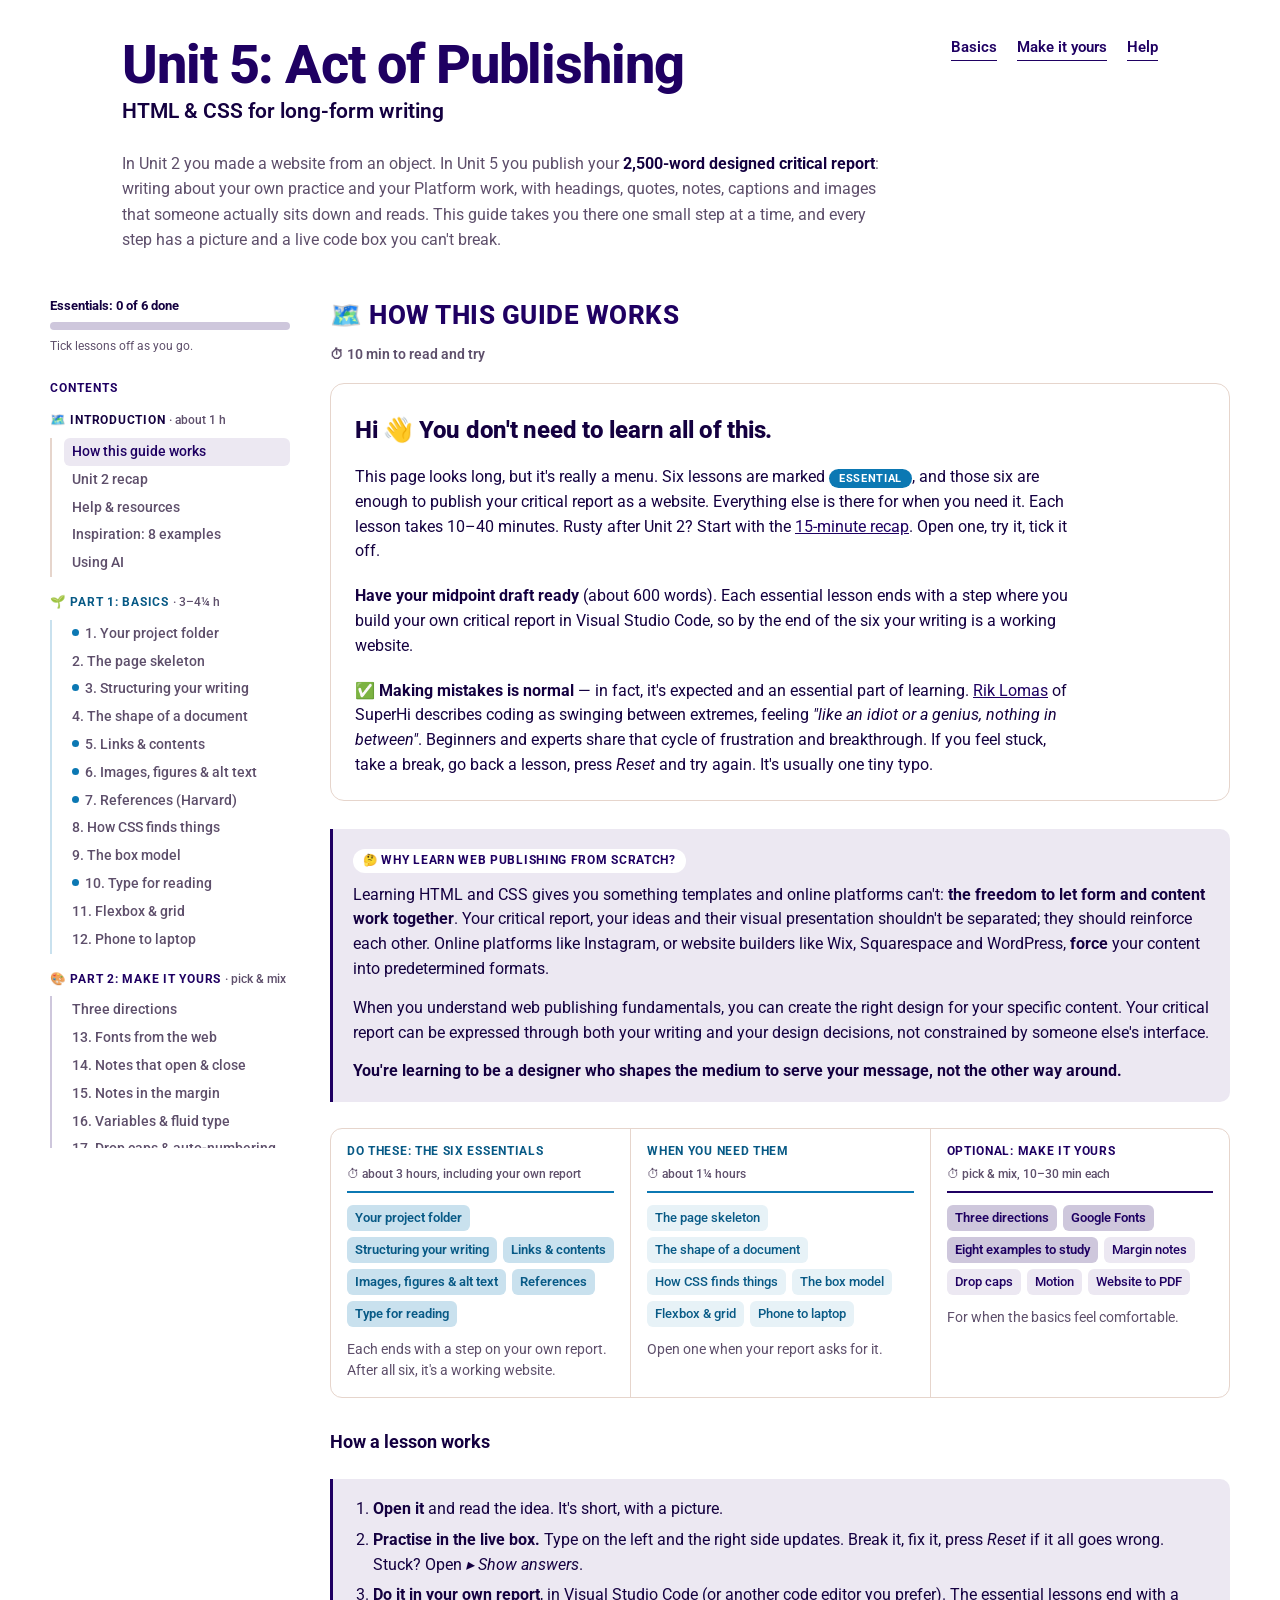
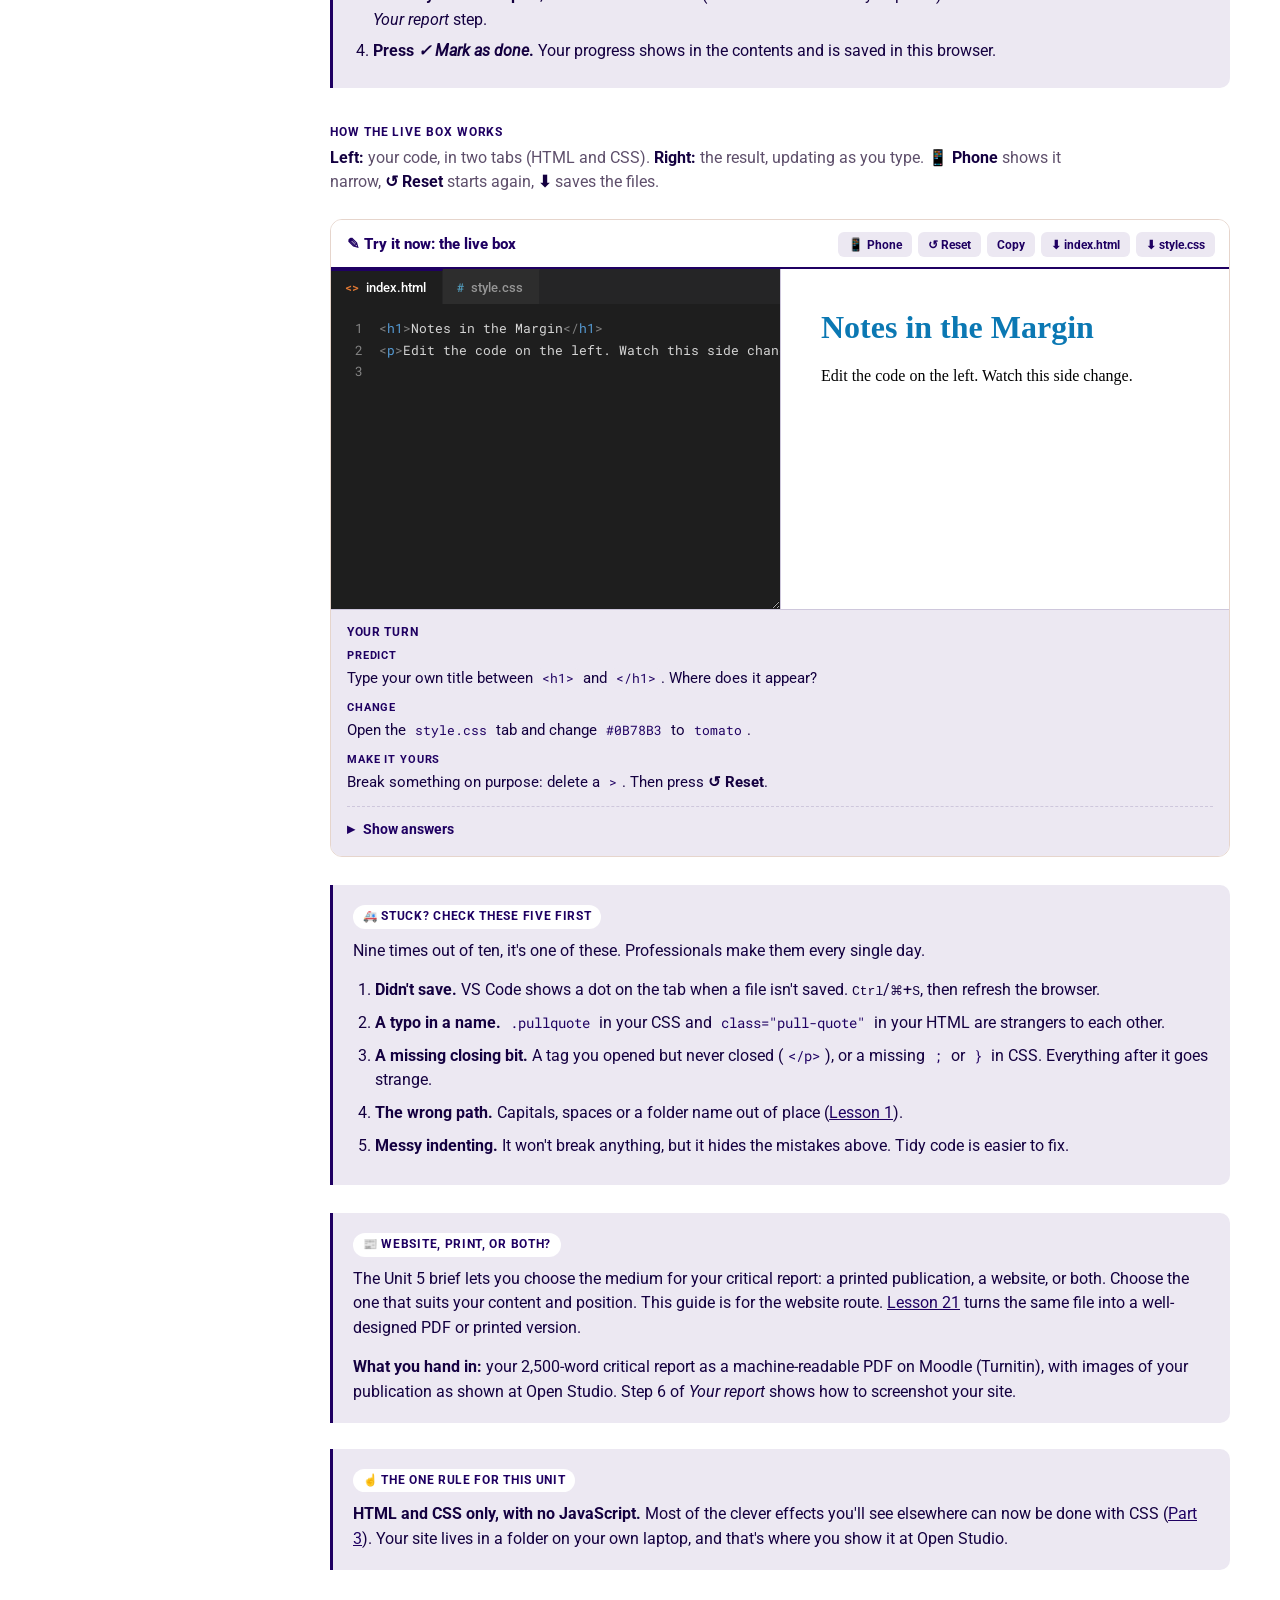
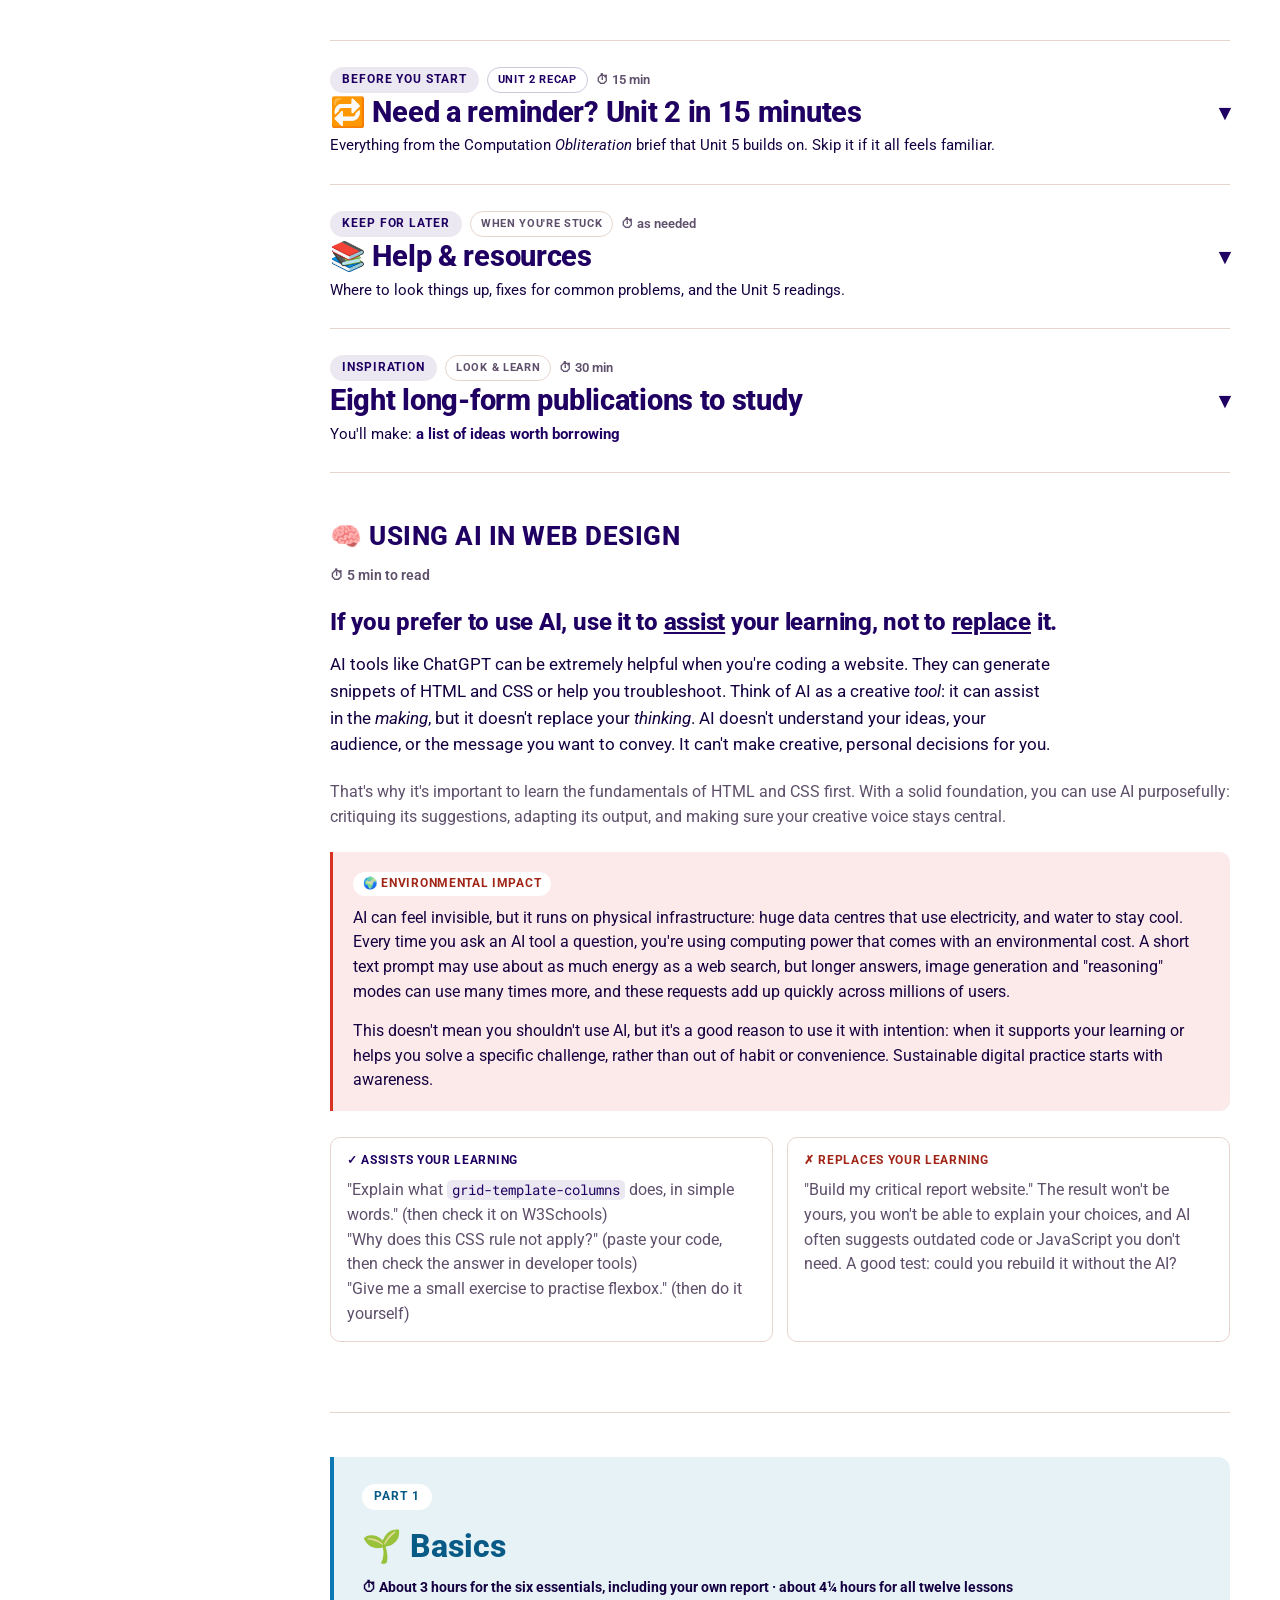
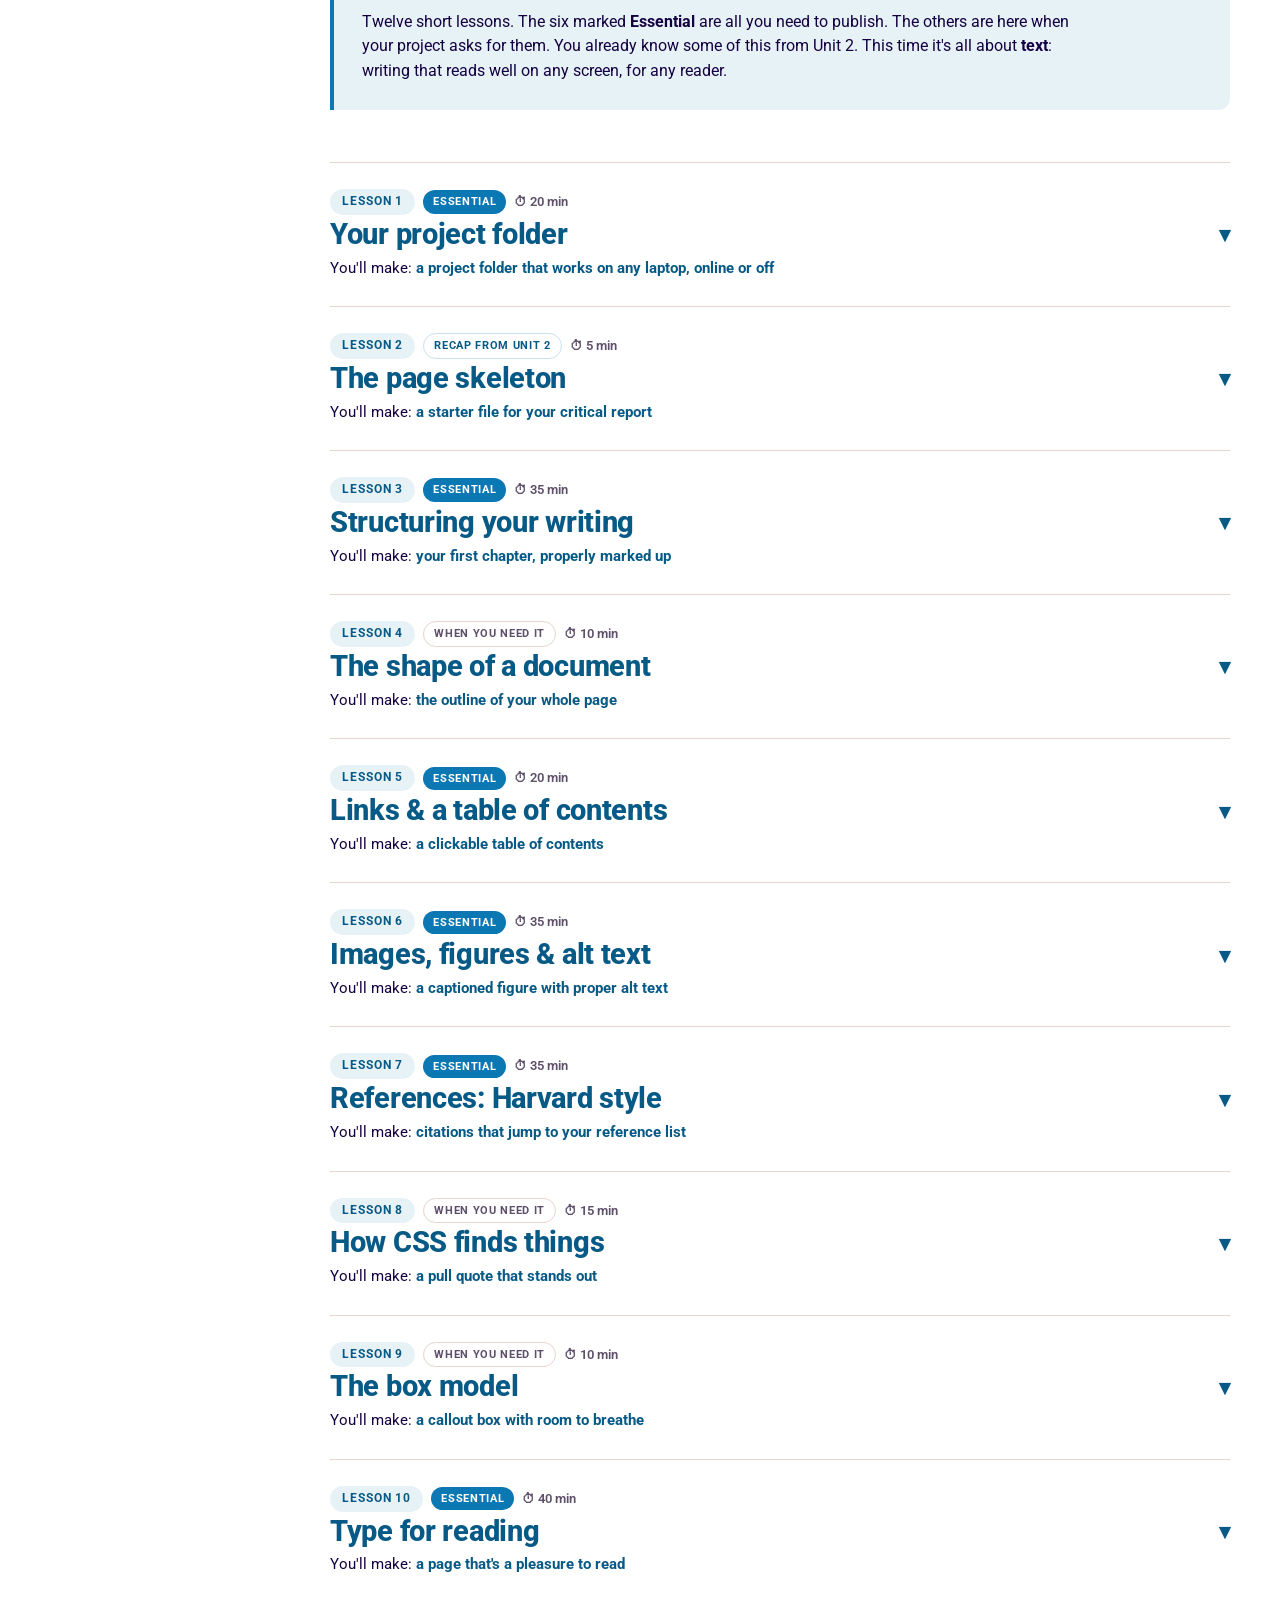
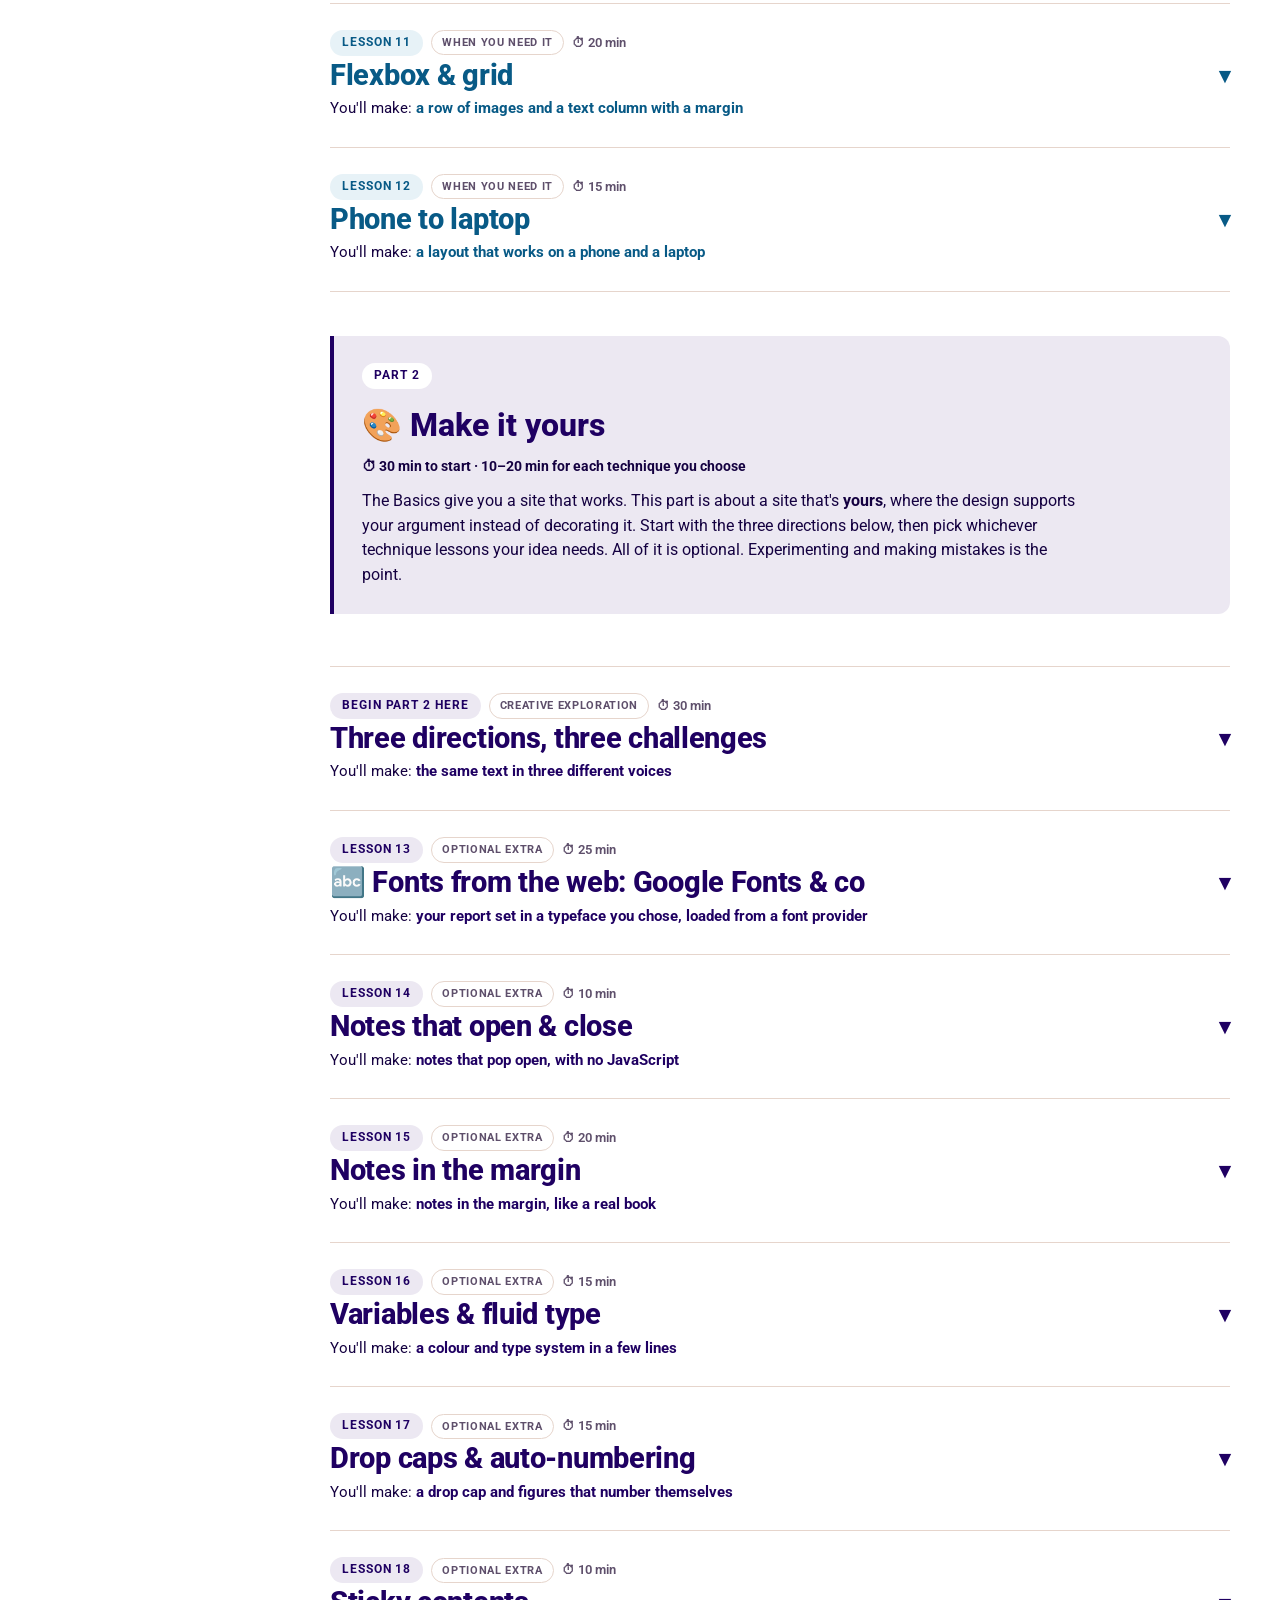
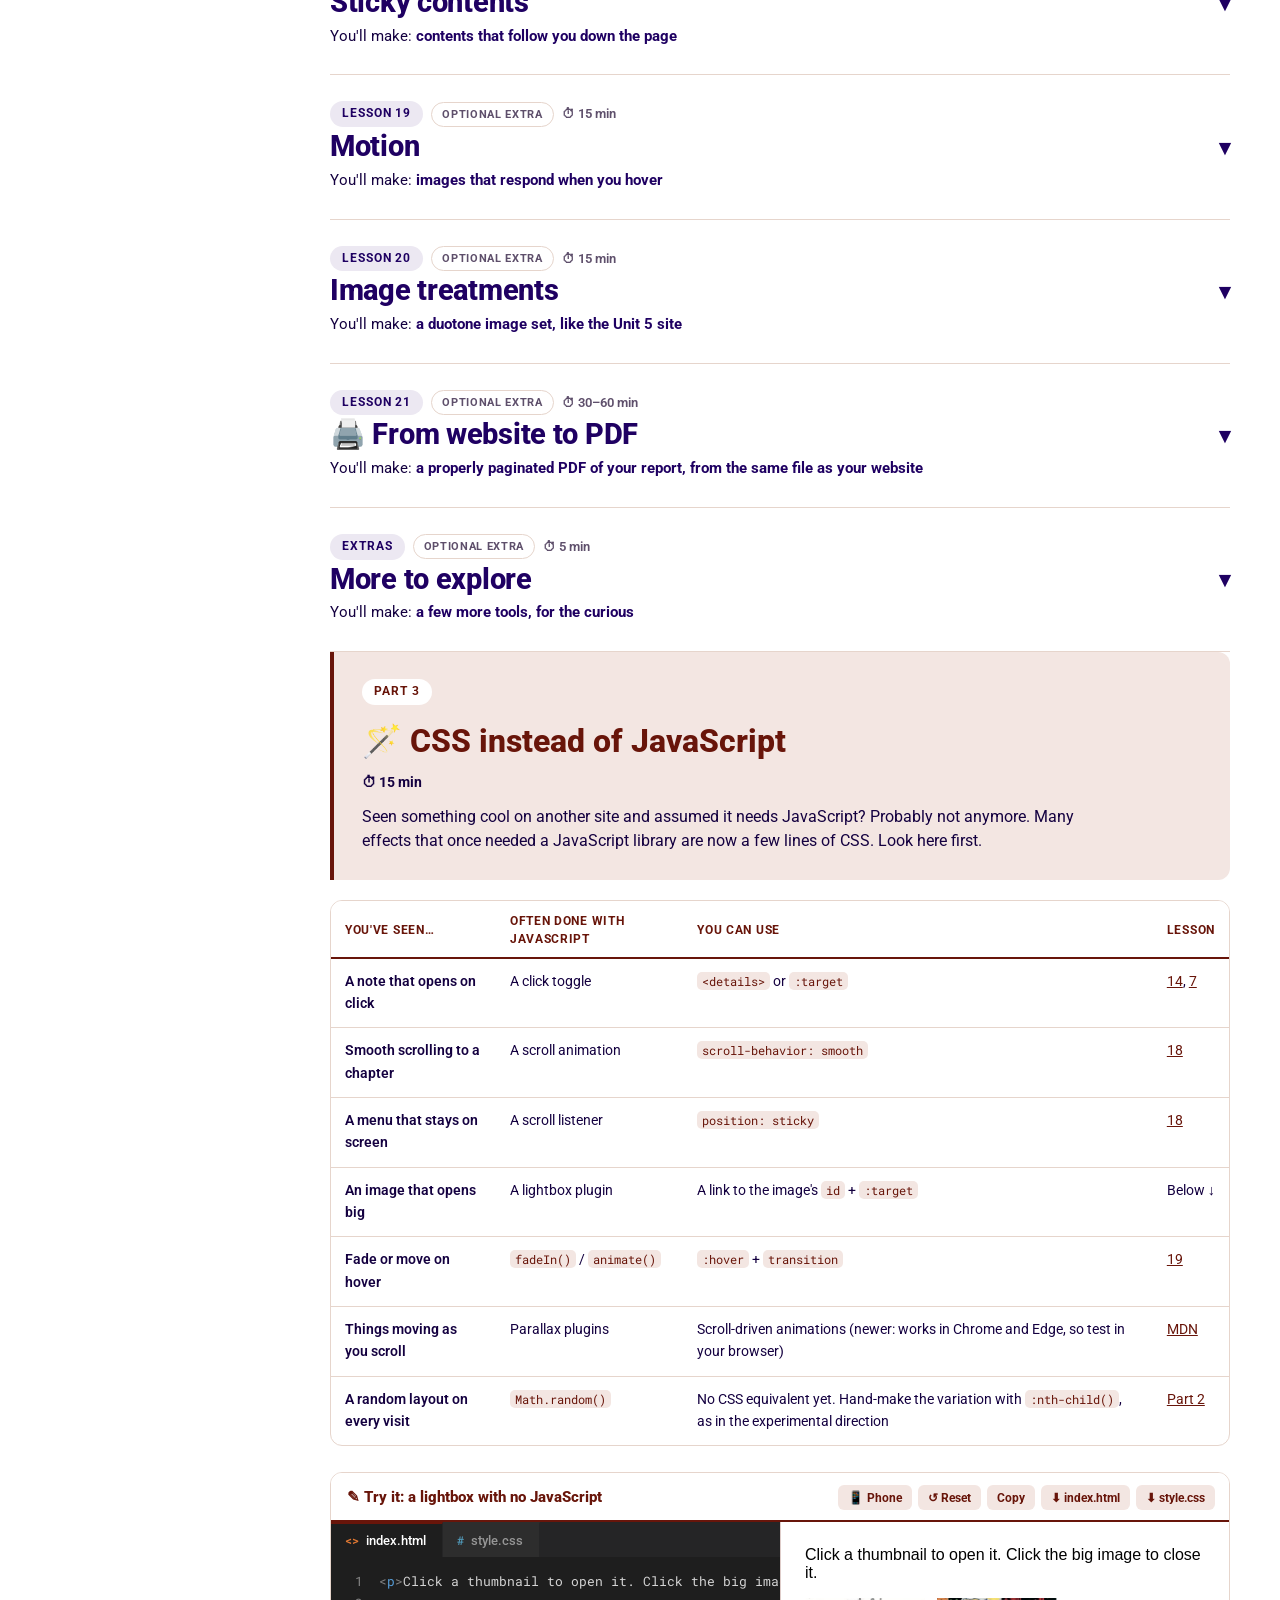
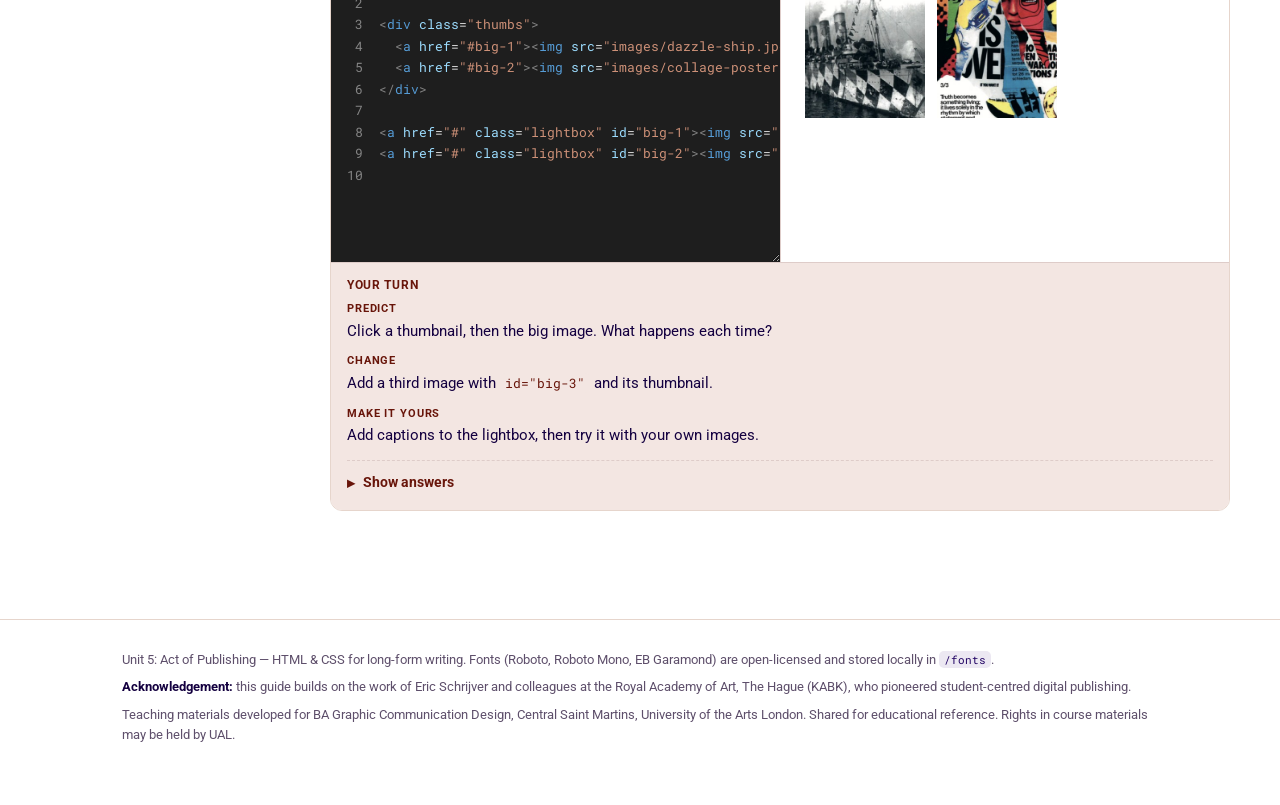
==== commit 98bf1b5f: "Update guide: website-to-PDF lesson, accessibility and copy fixes Co-Authored-By: Claude Opus 5.5 <n" ====
--- a/index.html
+++ b/index.html
@@ -71,7 +71,7 @@
             <li><a href="#sticky">18. Sticky contents</a></li>
             <li><a href="#motion">19. Motion</a></li>
             <li><a href="#treatments">20. Image treatments</a></li>
-            <li><a href="#print">21. Print it</a></li>
+            <li><a href="#print">21. From website to PDF</a></li>
             <li><a href="#explore">More to explore</a></li>
           </ul>
         </li>
@@ -110,7 +110,7 @@
         <p><strong>You're learning to be a designer who shapes the medium to serve your message, not the other way around.</strong></p>
       </div>
 
-      <div class="plan" aria-label="Your plan">
+      <div class="plan" role="group" aria-label="Your plan">
         <div class="plan-col part">
           <div class="plan-h">Do these: the six essentials<small>⏱ about 3 hours, including your own report</small></div>
           <div class="plan-pills">
@@ -144,7 +144,7 @@
             <a class="pill pill--soft" href="#sidenotes">Margin notes</a>
             <a class="pill pill--soft" href="#numbering">Drop caps</a>
             <a class="pill pill--soft" href="#motion">Motion</a>
-            <a class="pill pill--soft" href="#print">Print</a>
+            <a class="pill pill--soft" href="#print">Website to PDF</a>
           </div>
           <p>For when the basics feel comfortable.</p>
         </div>
@@ -210,7 +210,7 @@
 
       <div class="callout">
         <span class="label">📰 Website, print, or both?</span>
-        <p>The Unit 5 brief lets you choose the medium for your critical report: a printed publication, a website, or both. Choose the one that suits your content and position. This guide is for the website route. <a href="#print">Lesson 21</a> shows how the same file can also print.</p>
+        <p>The Unit 5 brief lets you choose the medium for your critical report: a printed publication, a website, or both. Choose the one that suits your content and position. This guide is for the website route. <a href="#print">Lesson 21</a> turns the same file into a well-designed PDF or printed version.</p>
         <p><strong>What you hand in:</strong> your 2,500-word critical report as a machine-readable PDF on Moodle (Turnitin), with images of your publication as shown at Open Studio. Step 6 of <em>Your report</em> shows how to screenshot your site.</p>
       </div>
 
@@ -229,7 +229,7 @@
         <summary>
           <span class="lesson-meta"><span class="lesson-kicker">Before you start</span><span class="badge badge--recap">Unit 2 recap</span><span class="time">⏱ 15 min</span><span class="done-mark">✓ Done</span></span>
           <h2 class="lesson-title">🔁 Need a reminder? Unit 2 in 15 minutes</h2>
-          <p class="lesson-promise">Everything from the Computation <em>Obliteration</em> brief that Unit 5 builds on. Skip it if it all feels familiar.</p>
+          <span class="lesson-promise">Everything from the Computation <em>Obliteration</em> brief that Unit 5 builds on. Skip it if it all feels familiar.</span>
         </summary>
         <div class="lesson-body">
       <p class="lesson-lead">In Unit 2 you obliterated an object into six states and built a six-page website to tell its story. Here's what you learned along the way, in the same order as the Computation slides.</p>
@@ -264,7 +264,7 @@
         <li>Make <strong>one folder per project</strong> and keep everything (HTML, CSS, images) inside it.</li>
         <li>In VS Code, go to <em>File → Open Folder</em>. If you see <em>Restricted Mode</em> at the bottom left, click it and choose <em>Trust</em>.</li>
         <li>Your first page is always called <code>index.html</code>, all lowercase.</li>
-        <li>No spaces in file names: <code>use-dashes.css</code>, <code>camelCase.html</code> or <code>under_scores.jpg</code>. Treat names as case-sensitive: your laptop may forgive capitals, but many systems don't.</li>
+        <li>No spaces in file names: <code>use-dashes.css</code> or <code>under_scores.jpg</code>. Treat names as case-sensitive: your laptop may forgive capitals, but many systems don't.</li>
         <li><strong>Save</strong> (<kbd>⌘</kbd>/<kbd>Ctrl</kbd>+<kbd>S</kbd>), then <strong>refresh</strong> the browser (<kbd>⌘</kbd>/<kbd>Ctrl</kbd>+<kbd>R</kbd>). Every time.</li>
       </ol>
 
@@ -339,7 +339,7 @@
           <span class="label">Your turn</span>
           <ol class="steps">
             <li><span class="st">Predict</span> Add three long paragraphs under the image. What will the image do?</li>
-            <li><span class="st">Change</span> Delete the four <code>position</code> lines in <code>.state</code>. What changes?</li>
+            <li><span class="st">Change</span> In <code>.state</code>, delete every line except <code>width</code>. What changes?</li>
             <li><span class="st">Make it yours</span> Paste a paragraph of your draft under the image. Does it read top to bottom?</li>
           </ol>
           <details class="pg-answer">
@@ -356,7 +356,7 @@
       </div>
 
       <h3>5. Images for the web</h3>
-      <p>Keep each image <strong>under 1 MB</strong>, and export it at <strong>twice</strong> the size it appears on screen: set to <code>width: 500px</code> in CSS means exported 1000px wide. In Photoshop: <em>File → Export → Save for Web</em>.</p>
+      <p>Keep each image <strong>under 1 MB</strong>, and export it at <strong>twice</strong> the size it appears on screen: set to <code>width: 500px</code> in CSS means exported 1000px wide. In Photoshop: <em>File → Export → Save for Web (Legacy)</em>, or <em>Export As</em>.</p>
 
       <h3>6. When something breaks</h3>
       <ol>
@@ -400,7 +400,7 @@
         <summary>
           <span class="lesson-meta"><span class="lesson-kicker">Keep for later</span><span class="badge badge--optional">When you're stuck</span><span class="time">⏱ as needed</span></span>
           <h2 class="lesson-title">📚 Help &amp; resources</h2>
-          <p class="lesson-promise">Where to look things up, fixes for common problems, and the Unit 5 readings.</p>
+          <span class="lesson-promise">Where to look things up, fixes for common problems, and the Unit 5 readings.</span>
         </summary>
         <div class="lesson-body">
       <p class="lesson-lead">You don't need to memorise any of this. Good designers who code aren't the ones who know everything. They're the ones who know where to look.</p>
@@ -465,7 +465,7 @@
         <summary>
           <span class="lesson-meta"><span class="lesson-kicker">Inspiration</span><span class="badge badge--optional">Look &amp; learn</span><span class="time">⏱ 30 min</span><span class="done-mark">✓ Done</span></span>
           <h2 class="lesson-title">Eight long-form publications to study</h2>
-          <p class="lesson-promise">You'll make: <strong>a list of ideas worth borrowing</strong></p>
+          <span class="lesson-promise">You'll make: <strong>a list of ideas worth borrowing</strong></span>
         </summary>
         <div class="lesson-body">
       <p class="lesson-lead">In 2015, graphic design students at the Royal Academy of Art in The Hague (KABK) each published a long piece of writing as a website. Here are eight, all in English. Look at how each design supports what the writing is about.</p>
@@ -601,7 +601,7 @@
         <summary>
           <span class="lesson-meta"><span class="lesson-kicker">Lesson 1</span><span class="badge badge--essential">Essential</span><span class="time">⏱ 20 min</span><span class="done-mark">✓ Done</span></span>
           <h2 class="lesson-title">Your project folder</h2>
-          <p class="lesson-promise">You'll make: <strong>a project folder that works on any laptop, online or off</strong></p>
+          <span class="lesson-promise">You'll make: <strong>a project folder that works on any laptop, online or off</strong></span>
         </summary>
         <div class="lesson-body">
       <p class="lesson-lead">Let's start with the least glamorous lesson, because it saves the most tears. Most “my site is broken” moments turn out to be “my file is in the wrong place” moments.</p>
@@ -647,13 +647,13 @@
       <div class="compare">
         <div class="yes">
           <span class="verdict">✓ Works everywhere</span>
-          <pre class="code"><code>&lt;img src="images/dazzle-ship.jpg"&gt;</code></pre>
+          <pre class="code"><code>&lt;img src="images/dazzle-ship.jpg" alt="…"&gt;</code></pre>
         </div>
         <div class="no">
           <span class="verdict">✗ Breaks when the folder moves or on another laptop</span>
-          <pre class="code"><code>&lt;img src="image/dazzle-ship.png"&gt;
-&lt;img src="/images/dazzle-ship.jpg"&gt;
-&lt;img src="C:\Users\me\Desktop\pic.jpg"&gt;</code></pre>
+          <pre class="code"><code>&lt;img src="image/dazzle-ship.png" alt="…"&gt;
+&lt;img src="/images/dazzle-ship.jpg" alt="…"&gt;
+&lt;img src="C:\Users\me\Desktop\pic.jpg" alt="…"&gt;</code></pre>
         </div>
       </div>
       <p>Each of these points somewhere the file isn't: the wrong folder name and file type, a <code>/</code> that sends the browser to the top of your hard drive, and a path that only exists on one computer. Also name every file in lowercase with hyphens (<code>dazzle-ship.jpg</code>). Your laptop may forgive capital letters, but many other systems won't.</p>
@@ -716,7 +716,7 @@
         <summary>
           <span class="lesson-meta"><span class="lesson-kicker">Lesson 2</span><span class="badge badge--recap">Recap from Unit 2</span><span class="time">⏱ 5 min</span><span class="done-mark">✓ Done</span></span>
           <h2 class="lesson-title">The page skeleton</h2>
-          <p class="lesson-promise">You'll make: <strong>a starter file for your critical report</strong></p>
+          <span class="lesson-promise">You'll make: <strong>a starter file for your critical report</strong></span>
         </summary>
         <div class="lesson-body">
       <p class="lesson-lead">You did this in Unit 2, so treat it as a warm-up. Every page has two halves: the <code>&lt;head&gt;</code> is information <em>about</em> the page, and nobody sees it. The <code>&lt;body&gt;</code> is everything the reader sees.</p>
@@ -803,7 +803,7 @@
         <summary>
           <span class="lesson-meta"><span class="lesson-kicker">Lesson 3</span><span class="badge badge--essential">Essential</span><span class="time">⏱ 35 min</span><span class="done-mark">✓ Done</span></span>
           <h2 class="lesson-title">Structuring your writing</h2>
-          <p class="lesson-promise">You'll make: <strong>your first chapter, properly marked up</strong></p>
+          <span class="lesson-promise">You'll make: <strong>your first chapter, properly marked up</strong></span>
         </summary>
         <div class="lesson-body">
       <p class="lesson-lead">Here's the big idea of this whole guide: HTML says what something <strong>is</strong>, not what it looks like. Mark up your writing the way an editor would (this is the title, this is a chapter, this is a quote) and make it look good later, with CSS.</p>
@@ -942,7 +942,7 @@
         <summary>
           <span class="lesson-meta"><span class="lesson-kicker">Lesson 4</span><span class="badge badge--optional">When you need it</span><span class="time">⏱ 10 min</span><span class="done-mark">✓ Done</span></span>
           <h2 class="lesson-title">The shape of a document</h2>
-          <p class="lesson-promise">You'll make: <strong>the outline of your whole page</strong></p>
+          <span class="lesson-promise">You'll make: <strong>the outline of your whole page</strong></span>
         </summary>
         <div class="lesson-body">
       <p class="lesson-lead">Now zoom out from sentences to the whole page. A handful of tags name the big regions, a bit like the cover, contents, chapters and colophon of a book.</p>
@@ -968,7 +968,7 @@
           <text x="416" y="184" font-size="12" class="d-muted">related material</text>
           <rect x="26" y="270" width="548" height="38" rx="6" class="d-ink" fill="#140040"/>
           <text x="40" y="294" class="mono" font-size="15" font-weight="600" fill="#fff">&lt;footer&gt;</text>
-          <text x="130" y="294" font-size="13" fill="#fff">reference list, credits, date</text>
+          <text x="130" y="294" font-size="13" fill="#fff">credits, colophon, date</text>
         </svg>
         <figcaption><strong>Landmarks:</strong> screen-reader users can jump straight to <code>&lt;nav&gt;</code> or <code>&lt;main&gt;</code>, the way you'd flick to the contents page of a book.</figcaption>
       </figure>
@@ -983,7 +983,7 @@
             <tr><td><code>&lt;article&gt;</code></td><td>A complete piece of writing that could stand alone</td><td>1 for a report</td></tr>
             <tr><td><code>&lt;section&gt;</code></td><td>A chapter or themed group, usually with a heading</td><td>As many as you need</td></tr>
             <tr><td><code>&lt;aside&gt;</code></td><td>Related but secondary content: margin notes, a glossary</td><td>Any</td></tr>
-            <tr><td><code>&lt;footer&gt;</code></td><td>Reference list, credits, date</td><td>Usually 1</td></tr>
+            <tr><td><code>&lt;footer&gt;</code></td><td>Credits, colophon, date</td><td>Usually 1</td></tr>
             <tr><td><code>&lt;div&gt;</code> / <code>&lt;span&gt;</code></td><td>Nothing in particular, just a hook for styling</td><td>Only when nothing above fits</td></tr>
           </tbody>
         </table>
@@ -1000,7 +1000,8 @@
             <li>Is it the main content? → <code>&lt;main&gt;</code>, with your report in an <code>&lt;article&gt;</code></li>
             <li>Is it a distinct chapter with its own heading? → <code>&lt;section&gt;</code></li>
             <li>Is it a side note or something related? → <code>&lt;aside&gt;</code></li>
-            <li>Is it the reference list, credits or a date at the end? → <code>&lt;footer&gt;</code></li>
+            <li>Is it your reference list? → a <code>&lt;section&gt;</code> at the end of your article (<a href="#footnotes">Lesson 7</a>)</li>
+            <li>Is it credits or a date at the very end? → <code>&lt;footer&gt;</code></li>
             <li>Is it regular text? → <code>&lt;p&gt;</code>. A list? → <code>&lt;ul&gt;</code> or <code>&lt;ol&gt;</code></li>
           </ul>
         </div>
@@ -1027,7 +1028,7 @@
           </main>
 
           <footer>
-            <p>Reference list goes here.</p>
+            <p>Credits and date go here.</p>
           </footer>
         </textarea>
         <textarea class="pg-src" data-lang="css">
@@ -1045,14 +1046,14 @@
         <div class="pg-task">
           <span class="label">Your turn</span>
           <ol class="steps">
-            <li><span class="st">Predict</span> Which region will hold your title? And your reference list?</li>
+            <li><span class="st">Predict</span> Which region will hold your title? And your chapters?</li>
             <li><span class="st">Change</span> Add an <code>&lt;aside&gt;</code> inside the article with a short side comment.</li>
             <li><span class="st">Make it yours</span> Add a <code>&lt;nav&gt;</code> to the header with links to your own chapters.</li>
           </ol>
           <details class="pg-answer">
             <summary>Show answers</summary>
             <ol class="steps">
-              <li><span class="st">Predict</span> The title goes in <code>&lt;header&gt;</code>, the reference list in <code>&lt;footer&gt;</code>. The dashed outlines show each region; they’re only there to help you see.</li>
+              <li><span class="st">Predict</span> The title goes in <code>&lt;header&gt;</code>; the chapters are <code>&lt;section&gt;</code>s inside the <code>&lt;article&gt;</code>, inside <code>&lt;main&gt;</code>. The dashed outlines show each region; they’re only there to help you see.</li>
               <li><span class="st">Change</span> For example, between the two sections:<pre class="code"><code>&lt;aside&gt;
   &lt;p&gt;A note on the word “home”.&lt;/p&gt;
 &lt;/aside&gt;</code></pre></li>
@@ -1082,10 +1083,10 @@
         <summary>
           <span class="lesson-meta"><span class="lesson-kicker">Lesson 5</span><span class="badge badge--essential">Essential</span><span class="time">⏱ 20 min</span><span class="done-mark">✓ Done</span></span>
           <h2 class="lesson-title">Links &amp; a table of contents</h2>
-          <p class="lesson-promise">You'll make: <strong>a clickable table of contents</strong></p>
+          <span class="lesson-promise">You'll make: <strong>a clickable table of contents</strong></span>
         </summary>
         <div class="lesson-body">
-      <p class="lesson-lead">Fun fact: the web's link grew out of academic referencing, so you're in good company. In Unit 2 you linked page to page. A long text also needs links <em>within</em> the page. Give a heading an <code>id</code>, link to it with <code>#</code>, and that's a table of contents.</p>
+      <p class="lesson-lead">Fun fact: the web was invented at CERN so researchers could link their papers together, so you're in good company. In Unit 2 you linked page to page. A long text also needs links <em>within</em> the page. Give a heading an <code>id</code>, link to it with <code>#</code>, and that's a table of contents.</p>
       <div class="archive-note u2-note"><span class="label">From Unit 2</span><p>In Unit 2, <code>&lt;a href="page2.html"&gt;</code> took readers to the next state. Here the same <code>&lt;a&gt;</code> jumps to a place on the same page, using <code>#</code>.</p></div>
 
       <figure class="diagram">
@@ -1191,7 +1192,7 @@
         <summary>
           <span class="lesson-meta"><span class="lesson-kicker">Lesson 6</span><span class="badge badge--essential">Essential</span><span class="time">⏱ 35 min</span><span class="done-mark">✓ Done</span></span>
           <h2 class="lesson-title">Images, figures &amp; alt text</h2>
-          <p class="lesson-promise">You'll make: <strong>a captioned figure with proper alt text</strong></p>
+          <span class="lesson-promise">You'll make: <strong>a captioned figure with proper alt text</strong></span>
         </summary>
         <div class="lesson-body">
       <p class="lesson-lead">In a critical report, images are evidence, not decoration. Each one gets a <code>&lt;figure&gt;</code>, a caption, and alt text written with the same care as your sentences.</p>
@@ -1314,7 +1315,7 @@
         <summary>
           <span class="lesson-meta"><span class="lesson-kicker">Lesson 7</span><span class="badge badge--essential">Essential</span><span class="time">⏱ 35 min</span><span class="done-mark">✓ Done</span></span>
           <h2 class="lesson-title">References: Harvard style</h2>
-          <p class="lesson-promise">You'll make: <strong>citations that jump to your reference list</strong></p>
+          <span class="lesson-promise">You'll make: <strong>citations that jump to your reference list</strong></span>
         </summary>
         <div class="lesson-body">
       <p class="lesson-lead">Your report uses <strong>Harvard referencing</strong>, the UAL standard (Cite Them Right). On paper, a citation like (Pater, 2016) sends the reader to the reference list. On the web, it can <em>take</em> them there in one click.</p>
@@ -1440,7 +1441,7 @@
         <summary>
           <span class="lesson-meta"><span class="lesson-kicker">Lesson 8</span><span class="badge badge--optional">When you need it</span><span class="time">⏱ 15 min</span><span class="done-mark">✓ Done</span></span>
           <h2 class="lesson-title">How CSS finds things</h2>
-          <p class="lesson-promise">You'll make: <strong>a pull quote that stands out</strong></p>
+          <span class="lesson-promise">You'll make: <strong>a pull quote that stands out</strong></span>
         </summary>
         <div class="lesson-body">
       <p class="lesson-lead">Every CSS rule answers two questions: <strong>who</strong> to style (the selector) and <strong>what</strong> to change (the declarations). When two rules disagree, the more specific one wins. That one sentence explains most CSS mysteries.</p>
@@ -1538,7 +1539,7 @@
             <summary>Show answers</summary>
             <ol class="steps">
               <li><span class="st">Predict</span> Both rules match it, but <code>.pull-quote</code> is a class, and a class beats elements. So its blue wins.</li>
-              <li><span class="st">Change</span> All the paragraphs get big, and none turn blue: <code>article p</code> is more specific than plain <code>p</code>, so its colour wins. A class lets you pick out just one.</li>
+              <li><span class="st">Change</span> All the article paragraphs get big, and none turn blue: <code>article p</code> is more specific than plain <code>p</code>, so its colour wins. The footer stays small, because <code>footer p</code> is more specific too. A class lets you pick out just one.</li>
               <li><span class="st">Make it yours</span> For example:<pre class="code"><code>h2 {
   font-family: Helvetica, Arial, sans-serif;
 }</code></pre></li>
@@ -1566,7 +1567,7 @@
         <summary>
           <span class="lesson-meta"><span class="lesson-kicker">Lesson 9</span><span class="badge badge--optional">When you need it</span><span class="time">⏱ 10 min</span><span class="done-mark">✓ Done</span></span>
           <h2 class="lesson-title">The box model</h2>
-          <p class="lesson-promise">You'll make: <strong>a callout box with room to breathe</strong></p>
+          <span class="lesson-promise">You'll make: <strong>a callout box with room to breathe</strong></span>
         </summary>
         <div class="lesson-body">
       <p class="lesson-lead">To CSS, everything is a rectangle. Really, everything. Once you can see the boxes, spacing stops being guesswork.</p>
@@ -1648,7 +1649,7 @@
         <summary>
           <span class="lesson-meta"><span class="lesson-kicker">Lesson 10</span><span class="badge badge--essential">Essential</span><span class="time">⏱ 40 min</span><span class="done-mark">✓ Done</span></span>
           <h2 class="lesson-title">Type for reading</h2>
-          <p class="lesson-promise">You'll make: <strong>a page that's a pleasure to read</strong></p>
+          <span class="lesson-promise">You'll make: <strong>a page that's a pleasure to read</strong></span>
         </summary>
         <div class="lesson-body">
       <p class="lesson-lead">Unit 2 was display type: loud, big, a few words. A critical report is reading type: thousands of words, read slowly, maybe on a phone on the bus. Three settings do almost all the work: <strong>size</strong>, <strong>line-height</strong> and <strong>line length</strong>.</p>
@@ -1688,11 +1689,11 @@
 
       <h3>Adding a font: two ways</h3>
       <ol>
-        <li><strong>Link it from Google Fonts (easiest).</strong> Pick a font on <a href="https://fonts.google.com" target="_blank" rel="noopener">fonts.google.com</a>, click <em>Get embed code</em>, and paste the <code>&lt;link&gt;</code> lines into your <code>&lt;head&gt;</code>. Then use the name in your CSS. This needs wifi, which you'll have at home and at Open Studio.</li>
+        <li><strong>Link it from Google Fonts (easiest).</strong> Paste a <code>&lt;link&gt;</code> into your <code>&lt;head&gt;</code>, then use the font's name in your CSS. It needs wifi, which you'll have at home and at Open Studio. <a href="#webfonts">Lesson 13</a> walks you through it step by step.</li>
         <li><strong>Keep the font file in your folder.</strong> Download the <code>.woff2</code> file into a <code>fonts</code> folder and introduce it with <code>@font-face</code>. Use this for fonts that aren't on Google Fonts, from foundries like Velvetyne or Collletttivo. The live box below works this way, with EB Garamond.</li>
       </ol>
 <pre class="code"><code>&lt;!-- Option 1: in the head of index.html --&gt;
-&lt;link href="https://fonts.googleapis.com/css2?family=EB+Garamond&amp;display=swap" rel="stylesheet"&gt;
+&lt;link href="https://fonts.googleapis.com/css2?family=EB+Garamond:ital@0;1&amp;display=swap" rel="stylesheet"&gt;
 
 /* then in style.css */
 body { font-family: "EB Garamond", Georgia, serif; }</code></pre>
@@ -1756,7 +1757,7 @@
 
       <div class="callout callout--warn">
         <span class="label">⚖️ Licences</span>
-        <p>Only use fonts whose licence allows web use. Fonts from Google Fonts, Velvetyne and Collletttivo are open-licensed (OFL), so they're safe to use.</p>
+        <p>Only use fonts whose licence allows web use. Fonts from Google Fonts, Velvetyne and Collletttivo are open-licensed (mostly under the SIL Open Font License), so they're safe to use.</p>
       </div>
 
       <div class="lookup">
@@ -1800,7 +1801,7 @@
         <summary>
           <span class="lesson-meta"><span class="lesson-kicker">Lesson 11</span><span class="badge badge--optional">When you need it</span><span class="time">⏱ 20 min</span><span class="done-mark">✓ Done</span></span>
           <h2 class="lesson-title">Flexbox &amp; grid</h2>
-          <p class="lesson-promise">You'll make: <strong>a row of images and a text column with a margin</strong></p>
+          <span class="lesson-promise">You'll make: <strong>a row of images and a text column with a margin</strong></span>
         </summary>
         <div class="lesson-body">
       <p class="lesson-lead">Two layout tools, two jobs. <strong>Flexbox</strong> lines things up in a row. <strong>Grid</strong> builds the page. Honestly, that's enough to get going.</p>
@@ -1911,7 +1912,7 @@
         <summary>
           <span class="lesson-meta"><span class="lesson-kicker">Lesson 12</span><span class="badge badge--optional">When you need it</span><span class="time">⏱ 15 min</span><span class="done-mark">✓ Done</span></span>
           <h2 class="lesson-title">Phone to laptop</h2>
-          <p class="lesson-promise">You'll make: <strong>a layout that works on a phone and a laptop</strong></p>
+          <span class="lesson-promise">You'll make: <strong>a layout that works on a phone and a laptop</strong></span>
         </summary>
         <div class="lesson-body">
       <p class="lesson-lead">Start small. Write your CSS for a phone first, with everything in one column. Then add a <strong>media query</strong> that says “when there's more room, do this instead”.</p>
@@ -2027,7 +2028,7 @@
         <summary>
           <span class="lesson-meta"><span class="lesson-kicker">Begin Part 2 here</span><span class="badge badge--optional">Creative exploration</span><span class="time">⏱ 30 min</span><span class="done-mark">✓ Done</span></span>
           <h2 class="lesson-title">Three directions, three challenges</h2>
-          <p class="lesson-promise">You'll make: <strong>the same text in three different voices</strong></p>
+          <span class="lesson-promise">You'll make: <strong>the same text in three different voices</strong></span>
         </summary>
         <div class="lesson-body">
       <p class="lesson-lead">Your critical report could take many visual directions. Here are three starting points. Blend them, or find your own path. Same words, three different readings.</p>
@@ -2128,7 +2129,7 @@
         <a class="chip" href="#inspiration">Eight examples to study</a>
         <a class="chip chip--w3" href="https://www.w3schools.com/cssref/" target="_blank" rel="noopener">CSS reference: find one property you've never used</a>
       </div>
-      <p class="yr-lite"><strong>In your report:</strong> Copy the direction that suits your argument into your own <code>style.css</code>, then change the fonts and colours to make it yours.</p>
+      <p class="yr-lite"><strong>In your report:</strong> Copy the direction that suits your argument into your own <code>style.css</code>, add its class to your <code>&lt;article&gt;</code> (e.g. <code>&lt;article class="editorial"&gt;</code>), then change the fonts and colours to make it yours.</p>
       <div class="lesson-done"><button type="button" class="done-btn" data-lesson="directions">✓ Mark as done</button><span class="done-msg" aria-live="polite"></span></div>
         </div>
       </details>
@@ -2140,7 +2141,7 @@
         <summary>
           <span class="lesson-meta"><span class="lesson-kicker">Lesson 13</span><span class="badge badge--optional">Optional extra</span><span class="time">⏱ 25 min</span><span class="done-mark">✓ Done</span></span>
           <h2 class="lesson-title">🔤 Fonts from the web: Google Fonts &amp; co</h2>
-          <p class="lesson-promise">You'll make: <strong>your report set in a typeface you chose, loaded from a font provider</strong></p>
+          <span class="lesson-promise">You'll make: <strong>your report set in a typeface you chose, loaded from a font provider</strong></span>
         </summary>
         <div class="lesson-body">
       <p class="lesson-lead">The fonts on your laptop aren't on your reader's laptop. Write <code>font-family: "Neue Haas Grotesk"</code> and it only works on machines that already have it; everyone else gets Times. A <strong>font provider</strong> (a web font service) hosts the font files online and gives you two bits of code: one to load the font, one to use it.</p>
@@ -2259,7 +2260,7 @@
         <summary>
           <span class="lesson-meta"><span class="lesson-kicker">Lesson 14</span><span class="badge badge--optional">Optional extra</span><span class="time">⏱ 10 min</span><span class="done-mark">✓ Done</span></span>
           <h2 class="lesson-title">Notes that open &amp; close</h2>
-          <p class="lesson-promise">You'll make: <strong>notes that pop open, with no JavaScript</strong></p>
+          <span class="lesson-promise">You'll make: <strong>notes that pop open, with no JavaScript</strong></span>
         </summary>
         <div class="lesson-body">
       <p class="lesson-lead"><code>&lt;details&gt;</code> and <code>&lt;summary&gt;</code> make a toggle with <strong>no JavaScript</strong>. Click the summary and the rest appears. Use it for notes, a glossary, or "read more". (The Unit 5 workshop site uses it for every week.)</p>
@@ -2360,7 +2361,7 @@
         <summary>
           <span class="lesson-meta"><span class="lesson-kicker">Lesson 15</span><span class="badge badge--optional">Optional extra</span><span class="time">⏱ 20 min</span><span class="done-mark">✓ Done</span></span>
           <h2 class="lesson-title">Notes in the margin</h2>
-          <p class="lesson-promise">You'll make: <strong>notes in the margin, like a real book</strong></p>
+          <span class="lesson-promise">You'll make: <strong>notes in the margin, like a real book</strong></span>
         </summary>
         <div class="lesson-body">
       <p class="lesson-lead">On a wide screen, put notes <em>next to</em> the sentence they belong to, the way a book designer would. On a phone, they drop in under the paragraph. It's grid (Lesson 11) plus <code>&lt;aside&gt;</code>.</p>
@@ -2369,7 +2370,7 @@
         <svg viewBox="0 0 600 260" role="img" aria-labelledby="d-side-t">
           <title id="d-side-t">A two-column grid. Every paragraph goes in column 1 and every aside goes in column 2, so each aside lines up beside the paragraph written just before it.</title>
           <rect x="20" y="16" width="560" height="228" rx="6" class="d-paper"/>
-          <text x="36" y="42" font-size="13" class="d-deep mono" font-weight="600">grid-template-columns: 1fr 180px</text>
+          <text x="36" y="42" font-size="13" class="d-deep mono" font-weight="600">grid-template-columns: 1fr 160px</text>
           <rect x="36" y="56" width="340" height="60" rx="6" class="d-tint"/><text x="50" y="92" font-size="14" class="d-ink">p · grid-column: 1</text>
           <rect x="392" y="56" width="172" height="44" rx="6" class="d-accent"/><text x="404" y="83" font-size="13" fill="#fff" font-weight="700">aside · column 2</text>
           <rect x="36" y="126" width="340" height="44" rx="6" class="d-tint"/><text x="50" y="153" font-size="14" class="d-ink">p · grid-column: 1</text>
@@ -2454,7 +2455,7 @@
         <summary>
           <span class="lesson-meta"><span class="lesson-kicker">Lesson 16</span><span class="badge badge--optional">Optional extra</span><span class="time">⏱ 15 min</span><span class="done-mark">✓ Done</span></span>
           <h2 class="lesson-title">Variables &amp; fluid type</h2>
-          <p class="lesson-promise">You'll make: <strong>a colour and type system in a few lines</strong></p>
+          <span class="lesson-promise">You'll make: <strong>a colour and type system in a few lines</strong></span>
         </summary>
         <div class="lesson-body">
       <p class="lesson-lead">Two upgrades. <strong>Custom properties</strong> (variables) let you set your colours and sizes once, at the top. <strong><code>clamp()</code></strong> makes type grow smoothly with the screen, with no breakpoints needed.</p>
@@ -2556,7 +2557,7 @@
         <summary>
           <span class="lesson-meta"><span class="lesson-kicker">Lesson 17</span><span class="badge badge--optional">Optional extra</span><span class="time">⏱ 15 min</span><span class="done-mark">✓ Done</span></span>
           <h2 class="lesson-title">Drop caps &amp; auto-numbering</h2>
-          <p class="lesson-promise">You'll make: <strong>a drop cap and figures that number themselves</strong></p>
+          <span class="lesson-promise">You'll make: <strong>a drop cap and figures that number themselves</strong></span>
         </summary>
         <div class="lesson-body">
       <p class="lesson-lead">Pseudo-elements let CSS style <em>part</em> of an element, like the first letter, or add content before or after it. Counters number your figures and chapters for you, so they never go out of order.</p>
@@ -2656,7 +2657,7 @@
         <summary>
           <span class="lesson-meta"><span class="lesson-kicker">Lesson 18</span><span class="badge badge--optional">Optional extra</span><span class="time">⏱ 10 min</span><span class="done-mark">✓ Done</span></span>
           <h2 class="lesson-title">Sticky contents</h2>
-          <p class="lesson-promise">You'll make: <strong>contents that follow you down the page</strong></p>
+          <span class="lesson-promise">You'll make: <strong>contents that follow you down the page</strong></span>
         </summary>
         <div class="lesson-body">
       <p class="lesson-lead">A contents list that stays on screen as you read, like the one on the left of this page. Three lines of CSS do it: <code>position: sticky</code>, <code>scroll-behavior: smooth</code> and <code>scroll-margin-top</code>.</p>
@@ -2770,7 +2771,7 @@
         <summary>
           <span class="lesson-meta"><span class="lesson-kicker">Lesson 19</span><span class="badge badge--optional">Optional extra</span><span class="time">⏱ 15 min</span><span class="done-mark">✓ Done</span></span>
           <h2 class="lesson-title">Motion</h2>
-          <p class="lesson-promise">You'll make: <strong>images that respond when you hover</strong></p>
+          <span class="lesson-promise">You'll make: <strong>images that respond when you hover</strong></span>
         </summary>
         <div class="lesson-body">
       <p class="lesson-lead">A little movement helps readers notice what's interactive. Too much, and your writing turns into a screensaver. <code>transition</code> eases from one state to another, and <code>transform</code> moves, scales or rotates without disturbing the layout around it.</p>
@@ -2828,14 +2829,14 @@
           <span class="label">Your turn</span>
           <ol class="steps">
             <li><span class="st">Predict</span> Change <code>0.3s</code> to <code>2s</code>. How will it feel? Then try <code>0.1s</code>.</li>
-            <li><span class="st">Change</span> Add <code>rotate(4deg)</code> or <code>scale(0.9)</code> to the <code>transform</code>.</li>
+            <li><span class="st">Change</span> In the <code>:hover</code> rule, change <code>rotate(-2deg)</code> to <code>rotate(8deg)</code> and <code>scale(1.05)</code> to <code>scale(0.9)</code>.</li>
             <li><span class="st">Make it yours</span> Design a hover that suits your report’s tone. Try <code>filter: grayscale(1)</code> at rest.</li>
           </ol>
           <details class="pg-answer">
             <summary>Show answers</summary>
             <ol class="steps">
               <li><span class="st">Predict</span> 2s feels sluggish; 0.1s almost instant. 0.2–0.4s usually feels natural.</li>
-              <li><span class="st">Change</span> All in one line, because a second <code>transform</code> replaces the first:<pre class="code"><code>transform: translateY(-8px) rotate(4deg);</code></pre></li>
+              <li><span class="st">Change</span> All three moves live in one <code>transform</code>. Write a second <code>transform</code> line and it replaces the first, rather than adding to it.<pre class="code"><code>transform: translateY(-8px) rotate(8deg) scale(0.9);</code></pre></li>
               <li><span class="st">Make it yours</span> <pre class="code"><code>.card img { filter: grayscale(1); }
 .card:hover img { filter: grayscale(0); }</code></pre>Add <code>filter 0.3s</code> to the <code>transition</code> to fade it.</li>
             </ol>
@@ -2863,7 +2864,7 @@
         <summary>
           <span class="lesson-meta"><span class="lesson-kicker">Lesson 20</span><span class="badge badge--optional">Optional extra</span><span class="time">⏱ 15 min</span><span class="done-mark">✓ Done</span></span>
           <h2 class="lesson-title">Image treatments</h2>
-          <p class="lesson-promise">You'll make: <strong>a duotone image set, like the Unit 5 site</strong></p>
+          <span class="lesson-promise">You'll make: <strong>a duotone image set, like the Unit 5 site</strong></span>
         </summary>
         <div class="lesson-body">
       <p class="lesson-lead">Give a mixed set of images one consistent look, without opening Photoshop. The Unit 5 workshop site tints every photo blue with the duotone recipe below: a greyscale image, a colour layer, and a blend mode.</p>
@@ -2954,22 +2955,45 @@
     <section id="print" class="lesson part--advanced">
       <details class="lesson-fold">
         <summary>
-          <span class="lesson-meta"><span class="lesson-kicker">Lesson 21</span><span class="badge badge--optional">Optional extra</span><span class="time">⏱ 10 min</span><span class="done-mark">✓ Done</span></span>
-          <h2 class="lesson-title">Print it</h2>
-          <p class="lesson-promise">You'll make: <strong>a printable version from the same file</strong></p>
+          <span class="lesson-meta"><span class="lesson-kicker">Lesson 21</span><span class="badge badge--optional">Optional extra</span><span class="time">⏱ 30–60 min</span><span class="done-mark">✓ Done</span></span>
+          <h2 class="lesson-title">🖨️ From website to PDF</h2>
+          <span class="lesson-promise">You'll make: <strong>a properly paginated PDF of your report, from the same file as your website</strong></span>
         </summary>
         <div class="lesson-body">
-      <p class="lesson-lead">Your website and your printed report can come from the <strong>same file</strong>. A print stylesheet hides the screen-only parts, sets page margins and makes links readable on paper. Press <kbd>Ctrl</kbd>/<kbd>⌘</kbd>+<kbd>P</kbd> on this page to see one in action.</p>
-
+      <p class="lesson-lead">Your website and a printed or PDF version can come from the <strong>same HTML</strong>. Pressing print on an unprepared page gives you a website squashed onto paper. With a print stylesheet it becomes a document; with <strong>Paged.js</strong> it can become a book.</p>
+
+      <figure class="diagram">
+        <svg viewBox="0 0 600 230" role="img" aria-labelledby="d-pr-t">
+          <title id="d-pr-t">One index.html becomes a website on screen, a clean PDF with a print stylesheet, or a book-like PDF with Paged.js.</title>
+          <rect x="16" y="85" width="130" height="60" rx="6" class="d-tint"/>
+          <text x="81" y="111" font-size="15" class="d-ink" text-anchor="middle" font-weight="700">index.html</text>
+          <text x="81" y="131" font-size="12" class="d-deep" text-anchor="middle">+ style.css</text>
+          <g fill="none" stroke-width="2.5" class="s-accent"><path d="M146 100 L236 42"/><path d="M146 115 L236 115"/><path d="M146 130 L236 188"/></g>
+          <rect x="240" y="16" width="344" height="54" rx="6" class="d-paper"/>
+          <text x="256" y="40" font-size="14" class="d-ink" font-weight="700">On screen → your website</text>
+          <text x="256" y="59" font-size="12" class="d-deep">what you show at Open Studio</text>
+          <rect x="240" y="88" width="344" height="54" rx="6" class="d-paper"/>
+          <text x="256" y="112" font-size="14" class="d-ink" font-weight="700">Level 1 · print stylesheet → clean PDF</text>
+          <text x="256" y="131" font-size="12" class="d-deep">@media print + @page · no extra tools</text>
+          <rect x="240" y="160" width="344" height="54" rx="6" class="d-paper"/>
+          <text x="256" y="184" font-size="14" class="d-ink" font-weight="700">Level 2 · Paged.js → book-like PDF</text>
+          <text x="256" y="203" font-size="12" class="d-deep">running heads, page numbers in your contents, spreads</text>
+        </svg>
+        <figcaption><strong>Start with Level 1.</strong> It takes about 30 minutes and works for most reports. Go to Level 2 only if your report is meant to work as a printed object too.</figcaption>
+      </figure>
+
+      <h3>Level 1: a print stylesheet</h3>
+      <p>Add this to the end of your <code>style.css</code>. Everything inside <code>@media print</code> only applies when printing; your website doesn't change.</p>
 <pre class="code"><code>@media print {
-  nav, .sticky-menu { display: none; }      /* no menus on paper */
-
-  body { font-size: 11pt; color: black; }
-
-  h2 { break-before: page; }               /* each chapter on a new page */
-  figure { break-inside: avoid; }          /* don't split images */
-
-  a[href^="http"]::after {                 /* show web addresses */
+  nav, .no-print { display: none; }      /* no menus on paper */
+  body { font-size: 11pt; line-height: 1.4; color: black; background: none; }
+
+  h2 { break-before: page; }             /* each chapter on a new page */
+  h2, h3 { break-after: avoid; }         /* no heading alone at the bottom */
+  figure, blockquote { break-inside: avoid; }
+  p { orphans: 3; widows: 3; }           /* no single lines left behind */
+
+  a[href^="http"]::after {               /* show web addresses on paper */
     content: " (" attr(href) ")";
     font-size: 0.8em;
   }
@@ -2977,20 +3001,76 @@
 
 @page {
   size: A4;
-  margin: 20mm 18mm;
+  margin: 20mm 18mm 25mm;
+  @bottom-center { content: counter(page); }   /* page numbers */
+}
+@page :first {
+  @bottom-center { content: none; }            /* none on the cover */
+}</code></pre>
+
+      <div class="callout">
+        <span class="label">Which browser?</span>
+        <p>Use <strong>Chrome or Edge</strong> to make your PDF. They understand <code>size</code> and the page-number boxes (<code>@bottom-center</code>). Safari and Firefox still print, but ignore some of these settings.</p>
+      </div>
+
+      <h4>Save it as a PDF</h4>
+      <ol class="walk">
+        <li><strong>Open your <code>index.html</code> in Chrome</strong> and press <kbd>Ctrl</kbd>/<kbd>⌘</kbd>+<kbd>P</kbd>.</li>
+        <li><strong>Destination: <em>Save as PDF</em>.</strong></li>
+        <li><strong>Open <em>More settings</em>.</strong> Untick <em>Headers and footers</em>, or the browser adds its own date and web address. Tick <em>Background graphics</em> if you use background colours.</li>
+        <li><strong>Check the preview,</strong> then save.</li>
+        <li><strong>Test it:</strong> open the PDF and try to select a sentence. If you can, it's machine-readable, which is what Turnitin needs.</li>
+      </ol>
+
+      <h3>Level 2: make it a book with Paged.js</h3>
+      <p><a href="https://pagedjs.org" target="_blank" rel="noopener">Paged.js</a> is a free, open-source tool used by designers and publishers. It turns your long page into real pages in the browser, so you can design spreads, running heads and a contents list with page numbers, then save the PDF.</p>
+
+      <div class="callout">
+        <span class="label">☝️ About the "no JavaScript" rule</span>
+        <p>Paged.js is a script, but you don't write any JavaScript: you add one line to a <strong>copy</strong> of your page used only for print. Your website, <code>index.html</code>, stays HTML and CSS.</p>
+      </div>
+
+      <ol class="walk">
+        <li><strong>Install Live Server.</strong> In VS Code, open <em>Extensions</em>, search for <em>Live Server</em> and install it. Paged.js only works when your page is served, not when you double-click the file.</li>
+        <li><strong>Make a print copy.</strong> When your text is final, duplicate <code>index.html</code> and call it <code>print.html</code>.</li>
+        <li><strong>Add the script</strong> to the <code>&lt;head&gt;</code> of <code>print.html</code>, after your stylesheet:<pre class="code"><code>&lt;script src="https://unpkg.com/pagedjs@0.4.3/dist/paged.polyfill.js"&gt;&lt;/script&gt;</code></pre></li>
+        <li><strong>Open it with Live Server:</strong> right-click <code>print.html</code> → <em>Open with Live Server</em>. Your report appears as a column of pages.</li>
+        <li><strong>Design the pages</strong> with the CSS below. Put it in a new file, <code>print.css</code>, and link it in <code>print.html</code> only, under your <code>style.css</code> link. Then save as PDF as in Level 1. Set <em>Margins</em> to <em>None</em>: Paged.js already applies yours.</li>
+      </ol>
+
+<pre class="code"><code>@page {
+  size: A5;
+  margin: 22mm 16mm;
+}
+
+/* Page numbers on the outside edge */
+@page :left  { @bottom-left  { content: counter(page); } }
+@page :right { @bottom-right { content: counter(page); } }
+
+/* Running head: the current chapter title, top right */
+h2 { string-set: chapter content(text); break-before: right; }
+@page :right { @top-right { content: string(chapter); } }
+
+/* Page numbers in your contents list */
+nav a::after {
+  content: " " target-counter(attr(href), page);
+  float: right;
 }</code></pre>
 
       <div class="callout">
         <span class="label">Test it</span>
-        <p>Open your own <code>index.html</code>, print to PDF, and check the preview. Print can't be tested inside the live boxes on this page, so use VS Code and your browser.</p>
+        <p>None of this works inside the live boxes on this page. Use VS Code, Chrome and, for Level 2, Live Server.</p>
       </div>
 
       <div class="lookup">
         <span class="lookup-label">Look it up</span>
         <a class="chip chip--w3" href="https://www.w3schools.com/cssref/atrule_page.php" target="_blank" rel="noopener">@page</a>
+        <a class="chip" href="https://developer.chrome.com/blog/print-margins" target="_blank" rel="noopener">Page numbers in Chrome</a>
+        <a class="chip" href="https://pagedjs.org/documentation/" target="_blank" rel="noopener">Paged.js documentation</a>
+        <a class="chip" href="https://marketplace.visualstudio.com/items?itemName=ritwickdey.LiveServer" target="_blank" rel="noopener">Live Server for VS Code</a>
         <a class="chip chip--li" href="https://www.linkedin.com/learning/search?keywords=CSS%3A%20Print%20Style%20Sheets" target="_blank" rel="noopener">Course: CSS: Print Style Sheets</a>
       </div>
-      <p class="yr-lite"><strong>In your report:</strong> Add a print stylesheet and print your report to PDF. It's a quick way to check it as a document, and the brief asks you to think about print and digital together.</p>
+      <p class="yr-lite"><strong>In your report:</strong> Add the Level 1 stylesheet and save a PDF. Reading your report as pages is a good way to catch problems, and the brief asks you to think about print and digital together.</p>
       <div class="lesson-done"><button type="button" class="done-btn" data-lesson="print">✓ Mark as done</button><span class="done-msg" aria-live="polite"></span></div>
         </div>
       </details>
@@ -3002,7 +3082,7 @@
         <summary>
           <span class="lesson-meta"><span class="lesson-kicker">Extras</span><span class="badge badge--optional">Optional extra</span><span class="time">⏱ 5 min</span><span class="done-mark">✓ Done</span></span>
           <h2 class="lesson-title">More to explore</h2>
-          <p class="lesson-promise">You'll make: <strong>a few more tools, for the curious</strong></p>
+          <span class="lesson-promise">You'll make: <strong>a few more tools, for the curious</strong></span>
         </summary>
         <div class="lesson-body">
       <p class="lesson-lead">Short on time? Skip this. Curious? Each of these solves a real long-form problem.</p>
@@ -3046,8 +3126,8 @@
             <tr><td>A menu that stays on screen</td><td>A scroll listener</td><td><code>position: sticky</code></td><td><a href="#sticky">18</a></td></tr>
             <tr><td>An image that opens big</td><td>A lightbox plugin</td><td>A link to the image's <code>id</code> + <code>:target</code></td><td>Below ↓</td></tr>
             <tr><td>Fade or move on hover</td><td><code>fadeIn()</code> / <code>animate()</code></td><td><code>:hover</code> + <code>transition</code></td><td><a href="#motion">19</a></td></tr>
-            <tr><td>Things moving as you scroll</td><td>Parallax plugins</td><td>Scroll-driven animations (newer, so test in your browser)</td><td>Extras</td></tr>
-            <tr><td>A random layout on every visit</td><td><code>Math.random()</code></td><td>No CSS equivalent. Hand-make the variation with <code>:nth-child()</code></td><td><a href="#numbering">17</a></td></tr>
+            <tr><td>Things moving as you scroll</td><td>Parallax plugins</td><td>Scroll-driven animations (newer: works in Chrome and Edge, so test in your browser)</td><td><a href="https://developer.mozilla.org/en-US/docs/Web/CSS/CSS_scroll-driven_animations" target="_blank" rel="noopener">MDN</a></td></tr>
+            <tr><td>A random layout on every visit</td><td><code>Math.random()</code></td><td>No CSS equivalent yet. Hand-make the variation with <code>:nth-child()</code>, as in the experimental direction</td><td><a href="#directions">Part 2</a></td></tr>
           </tbody>
         </table>
       </div>
--- a/css/site.css
+++ b/css/site.css
@@ -637,7 +637,7 @@
 .time{ font-size: 0.8rem; color: var(--muted); font-weight: 600; }
 .done-mark{ display: none; font-size: 0.8rem; font-weight: 700; color: var(--purple-deep); }
 .is-done .done-mark{ display: inline; }
-.lesson-promise{ font-size: 0.95rem; margin: 2px 0 0; }
+.lesson-promise{ display: block; font-size: 0.95rem; margin: 2px 0 0; }
 .lesson-promise strong{ color: var(--accent-deep); }
 .lesson-body{ padding: 0 0 44px; }
 .lesson-body > .lesson-lead{ margin-top: 0; }
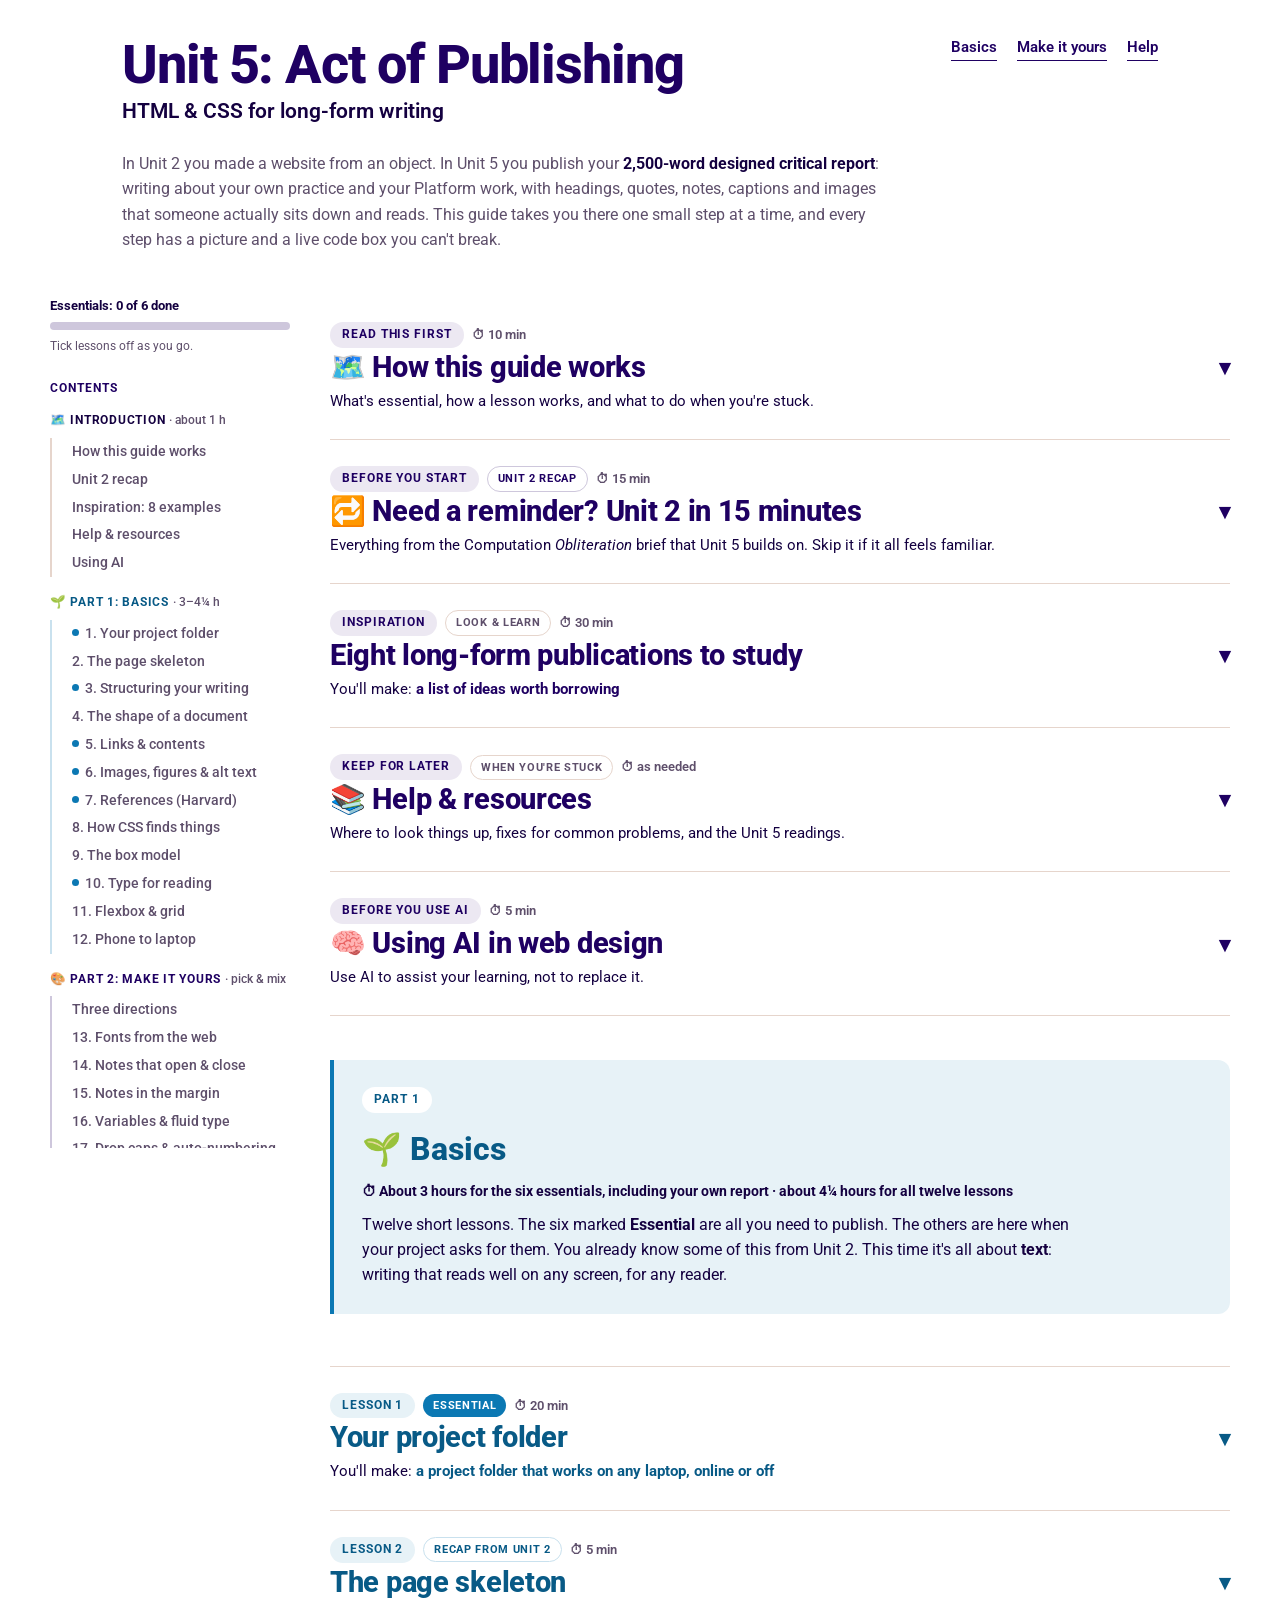
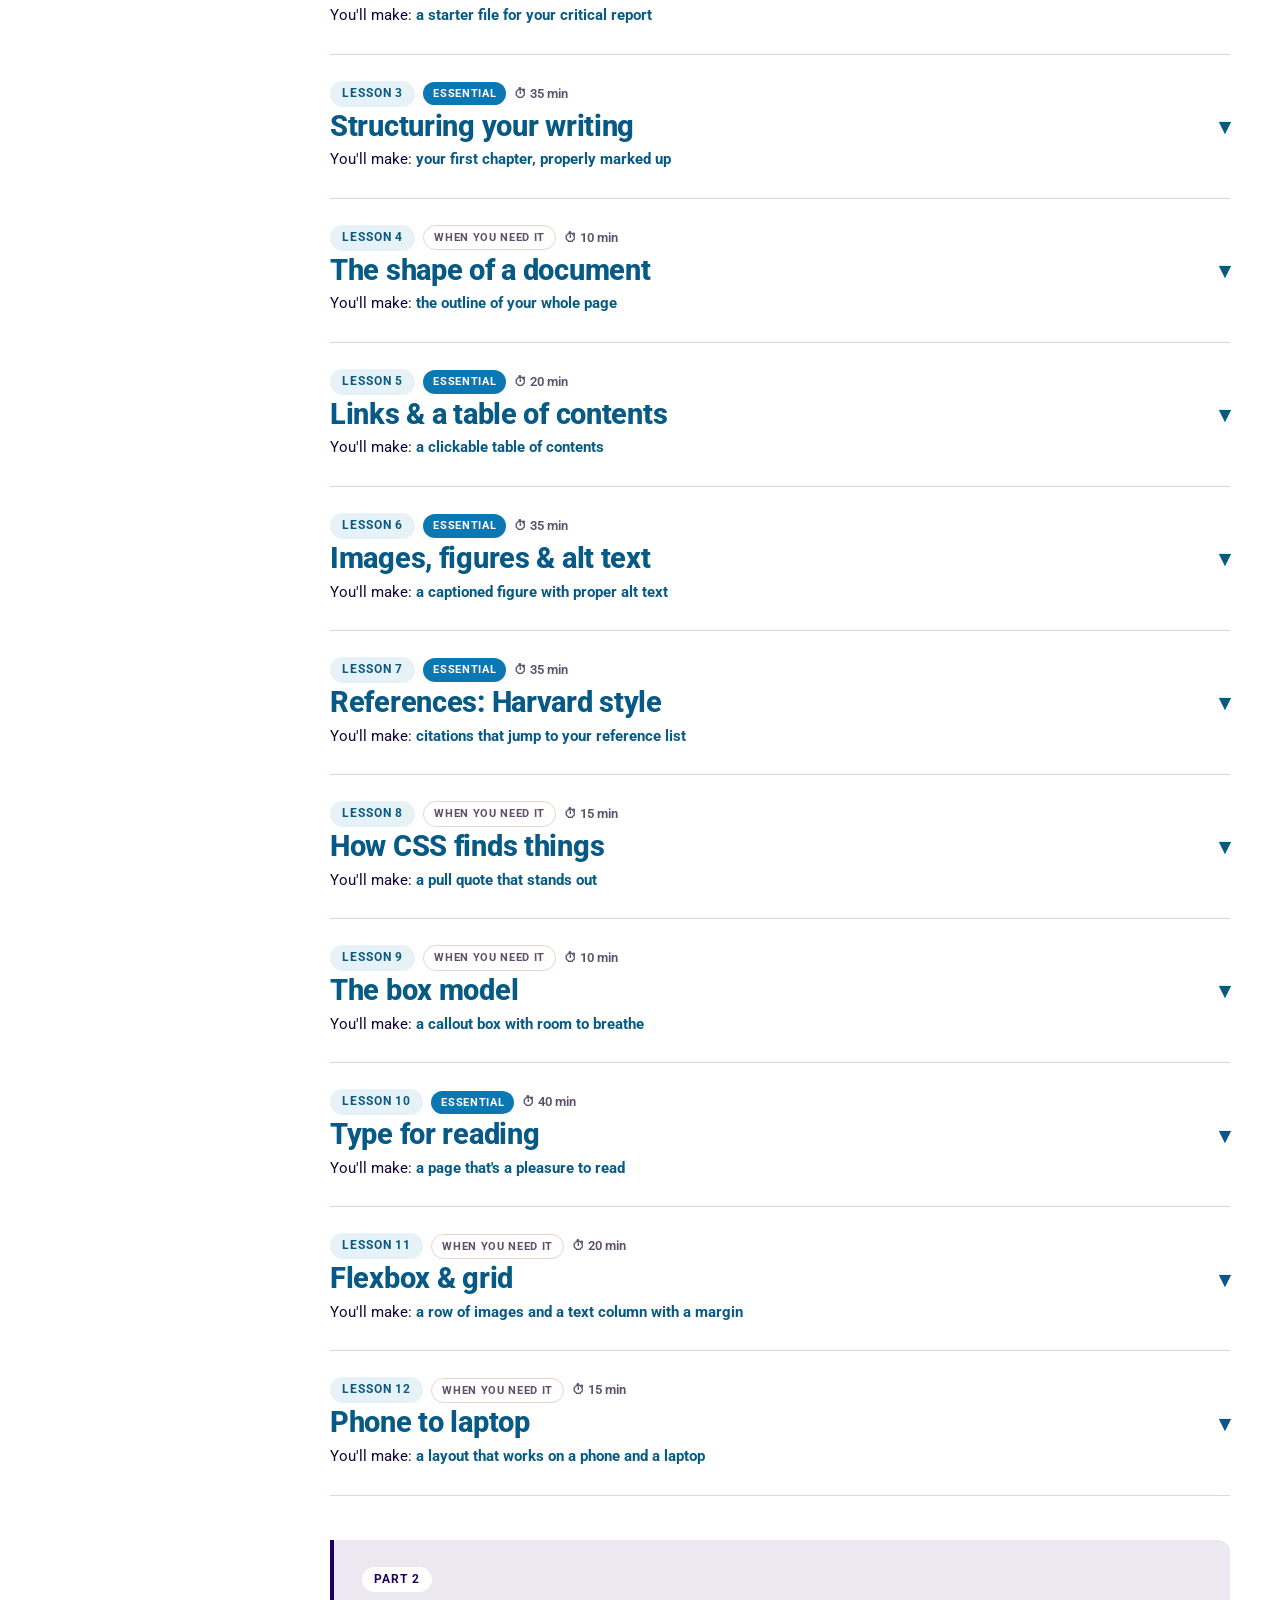
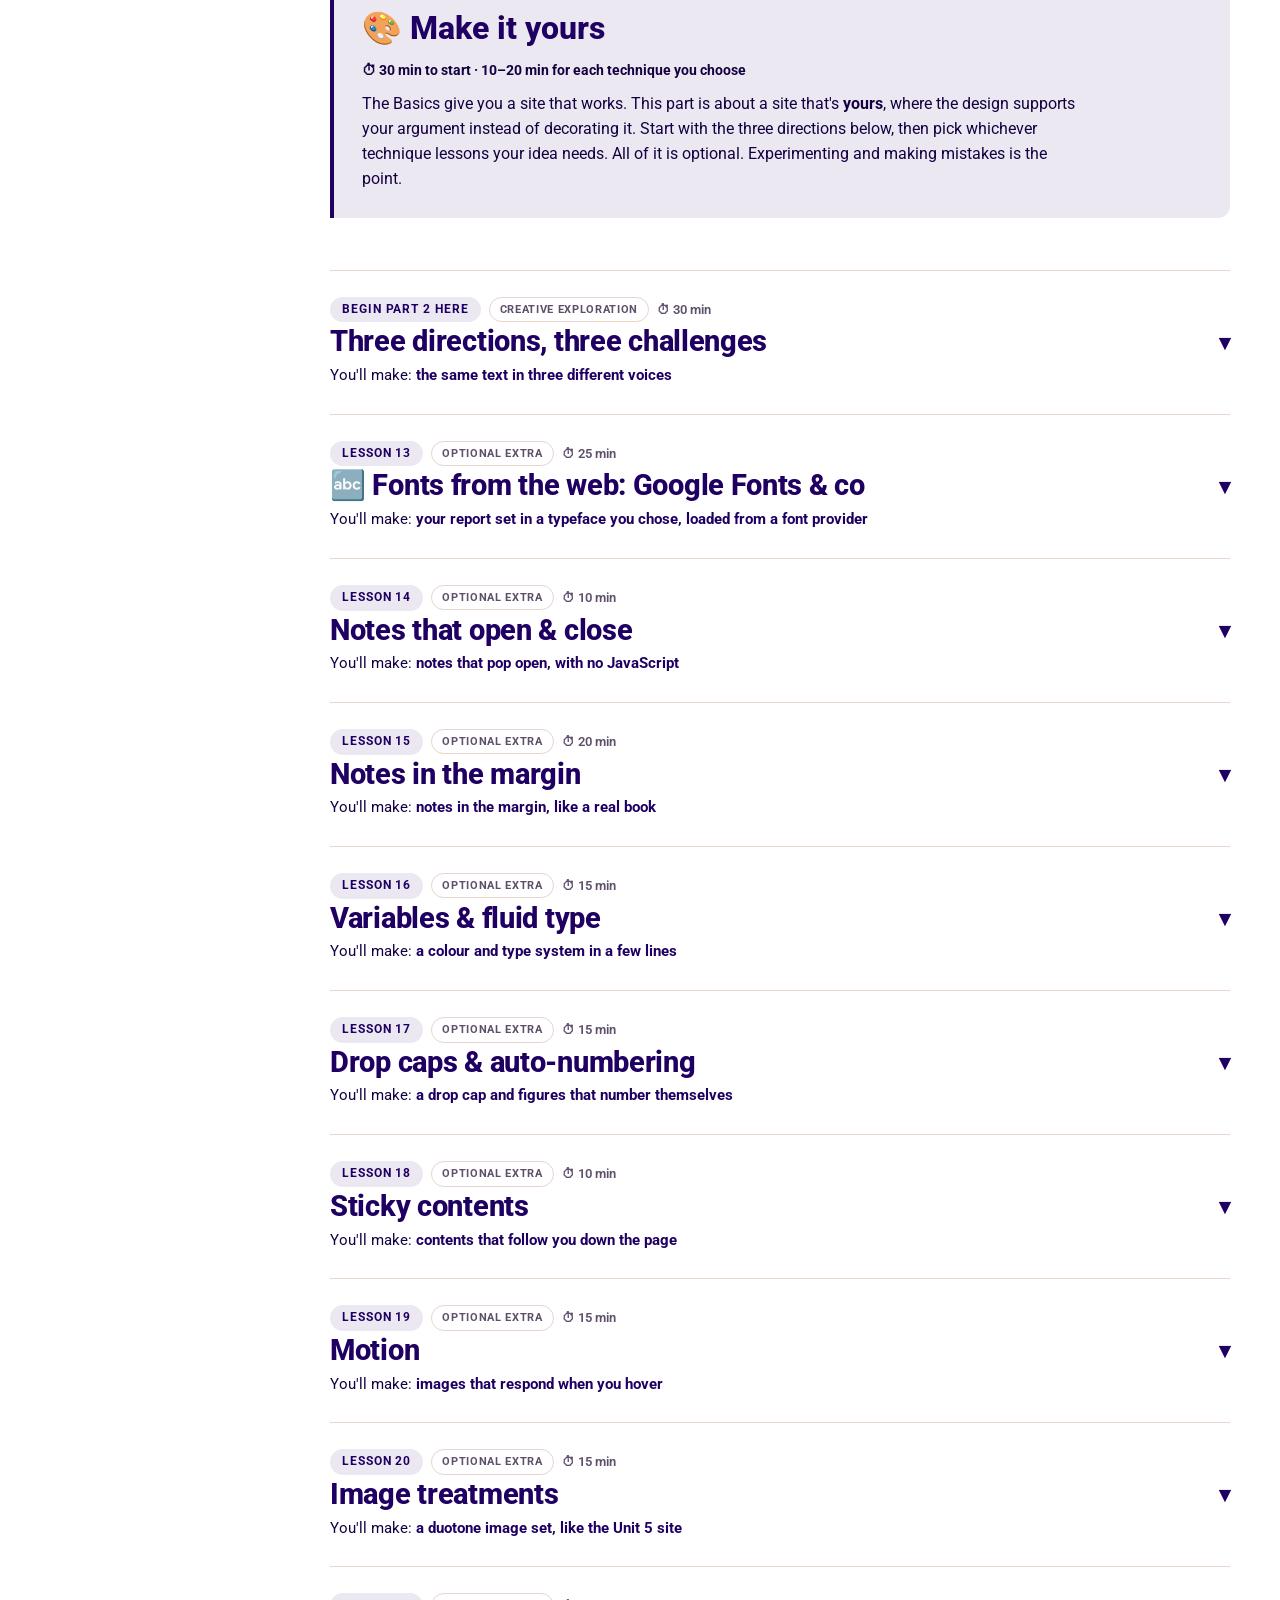
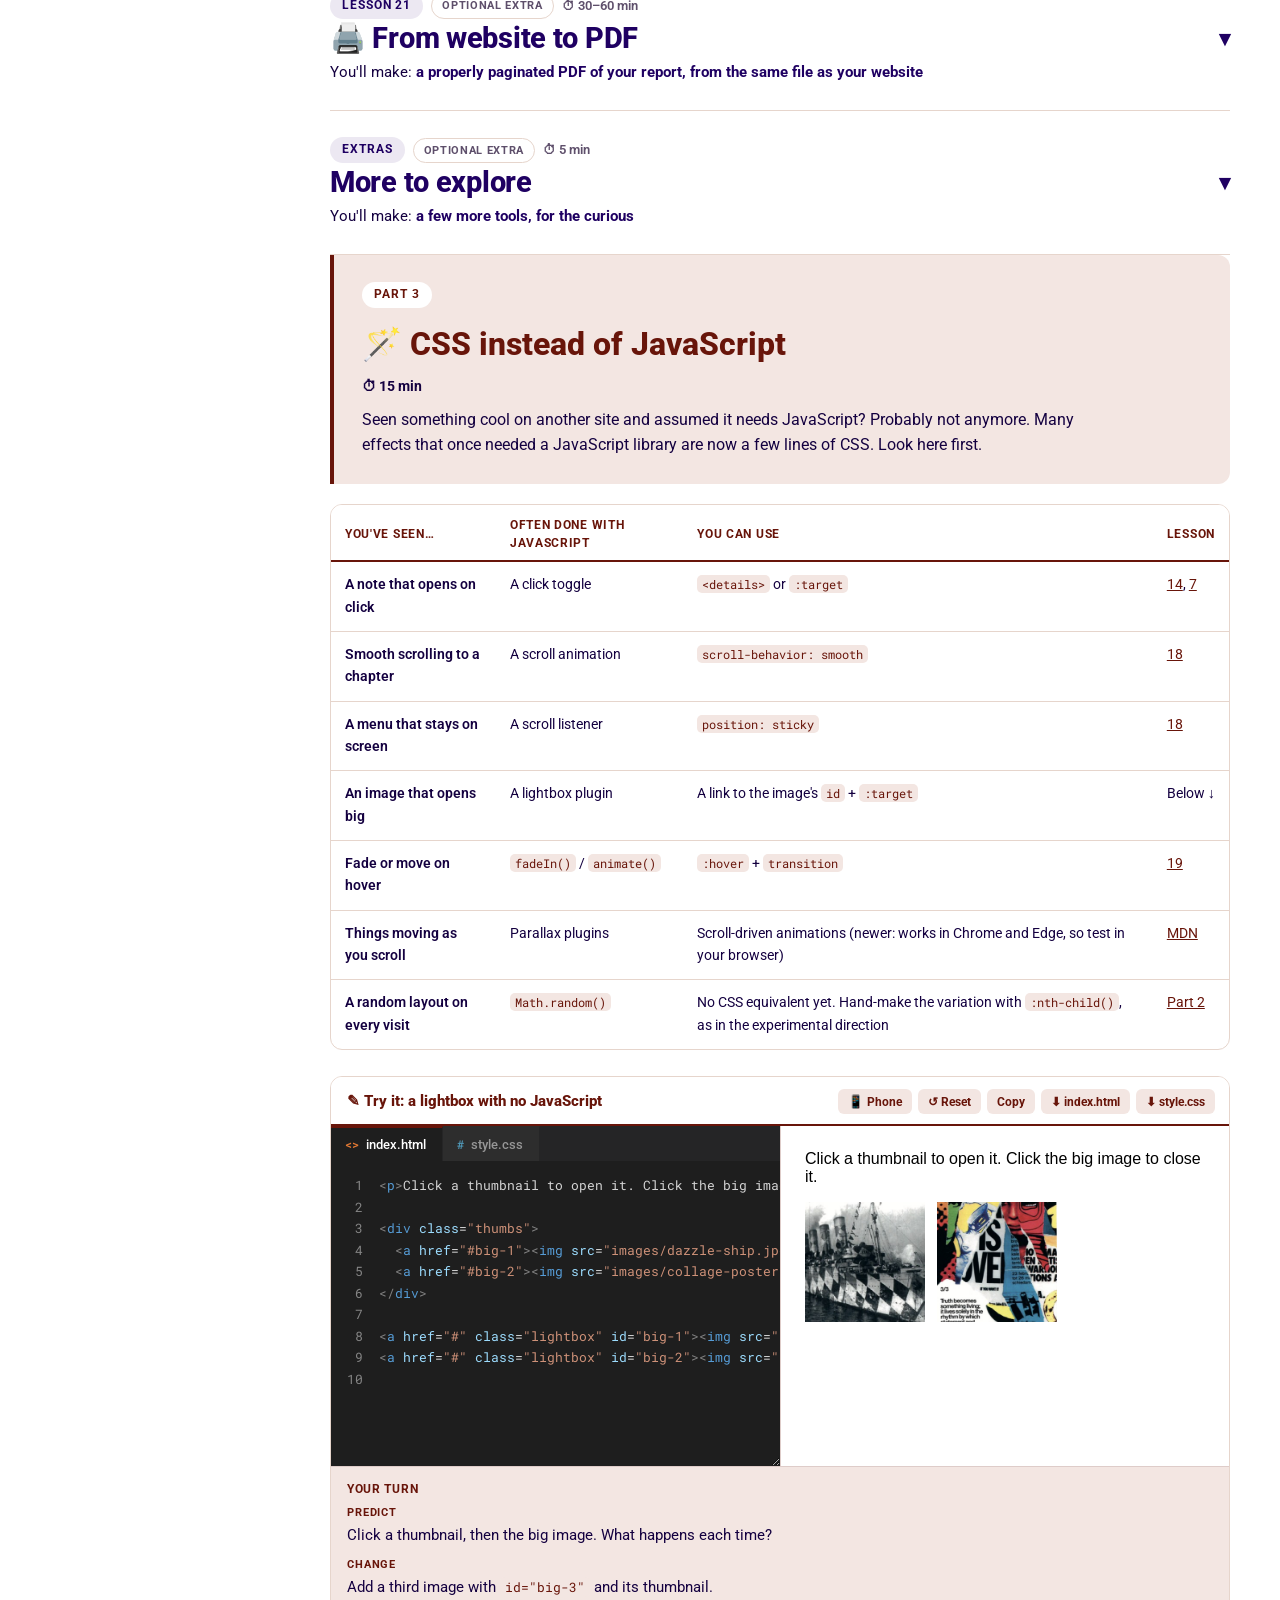
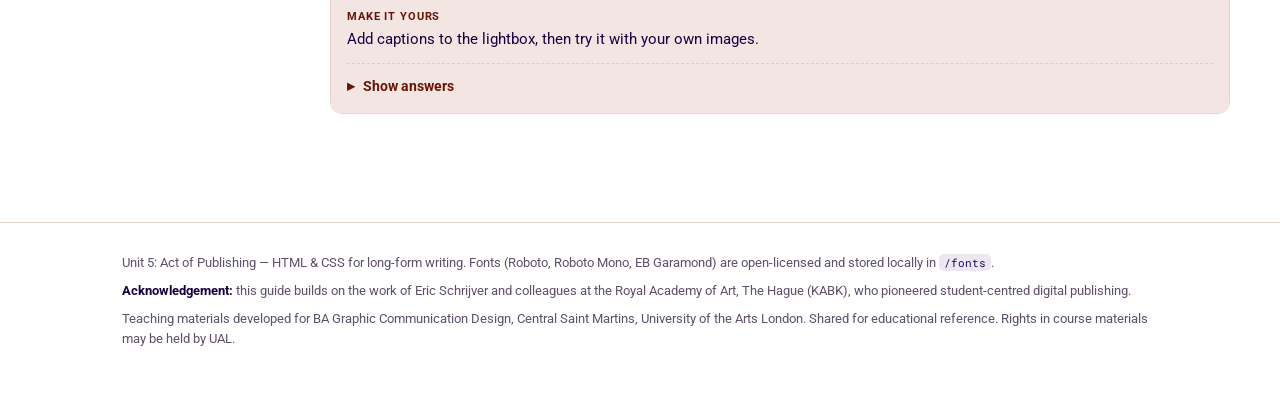
==== commit e4e61b03: "Fold intro and Inspiration into lessons; add KABK publication thumbnails Co-Authored-By: Claude Opus" ====
--- a/index.html
+++ b/index.html
@@ -39,8 +39,8 @@
           <ul>
             <li><a href="#start">How this guide works</a></li>
             <li><a href="#recap">Unit 2 recap</a></li>
+            <li><a href="#inspiration">Inspiration: 8 examples</a></li>
             <li><a href="#resources">Help &amp; resources</a></li>
-            <li><a href="#inspiration">Inspiration: 8 examples</a></li>
             <li><a href="#ai">Using AI</a></li>
           </ul>
         </li>
@@ -91,9 +91,14 @@
     <!-- =====================================================
          HOW THIS GUIDE WORKS
          ===================================================== -->
-    <section id="start">
-      <h2 class="section-title">🗺️ How this guide works</h2>
-      <p class="section-time">⏱ 10 min to read and try</p>
+    <section id="start" class="lesson">
+      <details class="lesson-fold">
+        <summary>
+          <span class="lesson-meta"><span class="lesson-kicker">Read this first</span><span class="time">⏱ 10 min</span></span>
+          <h2 class="lesson-title">🗺️ How this guide works</h2>
+          <span class="lesson-promise">What's essential, how a lesson works, and what to do when you're stuck.</span>
+        </summary>
+        <div class="lesson-body">
 
       <div class="note-from">
         <p class="big-line">Hi 👋 You don't need to learn all of this.</p>
@@ -218,6 +223,8 @@
         <span class="label">☝️ The one rule for this unit</span>
         <p><strong>HTML and CSS only, with no JavaScript.</strong> Most of the clever effects you'll see elsewhere can now be done with CSS (<a href="#nojs">Part 3</a>). Your site lives in a folder on your own laptop, and that's where you show it at Open Studio.</p>
       </div>
+        </div>
+      </details>
     </section>
 
 
@@ -236,25 +243,9 @@
 
       <h3>1. A website is a set of files in a folder</h3>
       <figure class="diagram">
-        <svg viewBox="0 0 600 250" role="img" aria-labelledby="d-recap-t">
-          <title id="d-recap-t">A website folder holds index.html, style.css and script.js. On your computer it is a local website only you can see; on a server it is a public website anyone with the link can visit.</title>
-          <rect x="20" y="40" width="230" height="170" rx="6" class="d-paper"/>
-          <path d="M20 52 a12 12 0 0 1 12 -12 h70 l14 14 h122 a12 12 0 0 1 12 12" class="d-tint"/>
-          <text x="36" y="80" font-size="15" class="d-deep" font-weight="800">my-website/</text>
-          <g class="mono" font-size="14">
-            <rect x="36" y="94" width="198" height="30" rx="6" class="d-accent"/><text x="48" y="114" fill="#fff">index.html</text><text x="222" y="114" fill="#fff" text-anchor="end" font-size="11">structure</text>
-            <rect x="36" y="132" width="198" height="30" rx="6" class="d-deep"/><text x="48" y="152" fill="#fff">style.css</text><text x="222" y="152" fill="#fff" text-anchor="end" font-size="11">style</text>
-            <rect x="36" y="170" width="198" height="30" rx="6" class="d-tint"/><text x="48" y="190" class="d-muted">script.js</text><text x="222" y="190" class="d-muted" text-anchor="end" font-size="11">Unit 3</text>
-          </g>
-          <path d="M260 100 C 300 100, 310 70, 350 70" fill="none" class="s-accent" stroke-width="2.5"/>
-          <path d="M260 150 C 300 150, 310 180, 350 180" fill="none" class="s-accent" stroke-width="2.5"/>
-          <rect x="356" y="36" width="226" height="70" rx="6" class="d-paper"/>
-          <text x="372" y="64" font-size="15" class="d-deep" font-weight="800">💻 On your laptop</text>
-          <text x="372" y="88" font-size="13" class="d-ink">a local website: only you can see it</text>
-          <rect x="356" y="146" width="226" height="70" rx="6" class="d-paper"/>
-          <text x="372" y="174" font-size="15" class="d-deep" font-weight="800">🌍 On a server</text>
-          <text x="372" y="198" font-size="13" class="d-ink">online: anyone with the link</text>
-          <text x="469" y="236" font-size="12" class="d-muted" text-anchor="middle">Open Studio in Unit 5 uses the top one</text>
+        <svg viewBox="0 0 600 220" role="img" aria-labelledby="d-u2-t">
+          <title id="d-u2-t">A website is a folder of files: index.html for structure, style.css for style and, later, script.js. Opened from your laptop it is a local website only you can see; on a server anyone with the link can see it.</title>
+          <defs><marker id="ah-u2" viewBox="0 0 10 10" refX="9" refY="5" markerWidth="7" markerHeight="7" orient="auto-start-reverse"><path d="M0 0 L10 5 L0 10z" fill="#0B78B3"/></marker></defs><g fill="none" stroke="#CEC7DC" stroke-width="1.3"><path d="M30 44 V164"/><path d="M30 84 H40"/><path d="M30 124 H40"/><path d="M30 164 H40"/></g><path d="M20 27 h8 l2 -3 h10 v17 h-20z" fill="#ECE8F2" stroke="#1F0062" stroke-width="1.3"/><text x="48" y="40" font-size="15" fill="#140040" font-weight="700" text-anchor="start">my-website/</text><path d="M44 74 h10 l5 5 v15 h-15z" fill="#fff" stroke="#1F0062" stroke-width="1.3"/><path d="M54 74 v5 h5" fill="none" stroke="#1F0062" stroke-width="1.3"/><text x="66" y="90" font-size="14" fill="#140040" font-weight="600" text-anchor="start">index.html</text><text x="160" y="90" font-size="12" fill="#5E4F6B" font-weight="400" text-anchor="start">structure</text><path d="M44 114 h10 l5 5 v15 h-15z" fill="#fff" stroke="#1F0062" stroke-width="1.3"/><path d="M54 114 v5 h5" fill="none" stroke="#1F0062" stroke-width="1.3"/><text x="66" y="130" font-size="14" fill="#140040" font-weight="600" text-anchor="start">style.css</text><text x="160" y="130" font-size="12" fill="#5E4F6B" font-weight="400" text-anchor="start">style</text><g opacity="0.45"><path d="M44 154 h10 l5 5 v15 h-15z" fill="#fff" stroke="#1F0062" stroke-width="1.3"/><path d="M54 154 v5 h5" fill="none" stroke="#1F0062" stroke-width="1.3"/><text x="66" y="170" font-size="14" fill="#140040" font-weight="600" text-anchor="start">script.js</text><text x="160" y="170" font-size="12" fill="#5E4F6B" font-weight="400" text-anchor="start">Unit 3</text></g><path d="M228 100 C 260 100, 262 60, 292 58" fill="none" stroke="#0B78B3" stroke-width="1.5" marker-end="url(#ah-u2)"/><path d="M228 120 C 260 120, 262 158, 296 160" fill="none" stroke="#0B78B3" stroke-width="1.5" marker-end="url(#ah-u2)"/><rect x="300" y="18" width="104" height="66" rx="4" fill="#fff" stroke="#1F0062" stroke-width="1.5"/><rect x="312" y="32" width="80" height="3" fill="#CEC7DC"/><rect x="312" y="41" width="80" height="3" fill="#CEC7DC"/><rect x="312" y="50" width="80" height="3" fill="#CEC7DC"/><rect x="312" y="59" width="56" height="3" fill="#CEC7DC"/><path d="M290 84 H414 L420 94 H284z" fill="#ECE8F2" stroke="#1F0062" stroke-width="1.5" stroke-linejoin="round"/><rect x="306" y="132" width="92" height="18" rx="3" fill="#fff" stroke="#1F0062" stroke-width="1.5"/><circle cx="318" cy="141" r="2.5" fill="#0B78B3"/><rect x="330" y="139" width="56" height="3" fill="#CEC7DC"/><rect x="306" y="156" width="92" height="18" rx="3" fill="#fff" stroke="#1F0062" stroke-width="1.5"/><circle cx="318" cy="165" r="2.5" fill="#0B78B3"/><rect x="330" y="163" width="56" height="3" fill="#CEC7DC"/><rect x="306" y="180" width="92" height="18" rx="3" fill="#fff" stroke="#1F0062" stroke-width="1.5"/><circle cx="318" cy="189" r="2.5" fill="#0B78B3"/><rect x="330" y="187" width="56" height="3" fill="#CEC7DC"/><text x="432" y="46" font-size="14" fill="#140040" font-weight="700" text-anchor="start">💻 On your laptop</text><text x="432" y="66" font-size="12" fill="#5E4F6B" font-weight="400" text-anchor="start">a local website:</text><text x="432" y="82" font-size="12" fill="#5E4F6B" font-weight="400" text-anchor="start">only you can see it</text><text x="432" y="104" font-size="12" fill="#0B78B3" font-weight="700" text-anchor="start">← Open Studio, Unit 5</text><text x="432" y="160" font-size="14" fill="#140040" font-weight="700" text-anchor="start">🌍 On a server</text><text x="432" y="180" font-size="12" fill="#5E4F6B" font-weight="400" text-anchor="start">online: anyone</text><text x="432" y="196" font-size="12" fill="#5E4F6B" font-weight="400" text-anchor="start">with the link</text>
         </svg>
         <figcaption><strong>HTML</strong> is structure, <strong>CSS</strong> is style, and JavaScript (behaviour) comes in Unit 3. In Unit 5 we stay with HTML and CSS.</figcaption>
       </figure>
@@ -270,18 +261,9 @@
 
       <h3>3. HTML: elements, tags and attributes</h3>
       <figure class="diagram">
-        <svg viewBox="0 0 600 170" role="img" aria-labelledby="d-anat-t">
-          <title id="d-anat-t">Anatomy of an HTML element: the opening tag a with the attribute href equals page2.html, the content, and the closing tag with a slash.</title>
-          <rect x="16" y="20" width="568" height="58" rx="6" fill="#140040"/>
-          <text x="36" y="58" class="mono" font-size="19" fill="#fff"><tspan fill="#C9E1EE">&lt;a</tspan> <tspan fill="#FCDDF5">href</tspan>=<tspan fill="#DDEFFC">"page2.html"</tspan><tspan fill="#C9E1EE">&gt;</tspan>Next state<tspan fill="#C9E1EE">&lt;/a&gt;</tspan></text>
-          <g font-size="13" font-weight="700" class="d-deep">
-            <path d="M52 78 V104" class="s-deep" stroke-width="2"/><text x="20" y="122">opening tag</text>
-            <path d="M150 78 V104" class="s-deep" stroke-width="2"/><text x="112" y="122">attribute</text>
-            <text x="112" y="140" font-weight="400" class="d-muted" font-size="12">property="value"</text>
-            <path d="M372 78 V104" class="s-deep" stroke-width="2"/><text x="340" y="122">content</text>
-            <path d="M470 78 V104" class="s-deep" stroke-width="2"/><text x="436" y="122">closing tag</text>
-            <text x="436" y="140" font-weight="400" class="d-muted" font-size="12">same, with a /</text>
-          </g>
+        <svg viewBox="0 0 600 160" role="img" aria-labelledby="d-anat-t">
+          <title id="d-anat-t">Anatomy of an HTML element: the opening tag a with the attribute href equals page2.html, the content Next state, and the closing tag.</title>
+          <text x="20" y="64" font-size="22" class="mono" fill="#1F0062">&lt;a <tspan fill="#0B78B3">href</tspan>=<tspan fill="#085A86">"page2.html"</tspan>&gt;<tspan fill="#140040">Next state</tspan>&lt;/a&gt;</text><path d="M59.599999999999994 38 v-6 H282.0 v6" fill="none" stroke="#0B78B3" stroke-width="1.5"/><path d="M170.8 32 v-6" stroke="#0B78B3" stroke-width="1.5"/><text x="171.8" y="18" font-size="12" fill="#085A86" font-weight="700" text-anchor="middle">attribute: name="value"</text><path d="M20.0 74 v6 H295.2 v-6" fill="none" stroke="#0B78B3" stroke-width="1.5"/><path d="M157.6 80 v6" stroke="#0B78B3" stroke-width="1.5"/><path d="M299.2 74 v6 H427.2 v-6" fill="none" stroke="#0B78B3" stroke-width="1.5"/><path d="M363.2 80 v6" stroke="#0B78B3" stroke-width="1.5"/><path d="M431.2 74 v6 H482.0 v-6" fill="none" stroke="#0B78B3" stroke-width="1.5"/><path d="M456.6 80 v6" stroke="#0B78B3" stroke-width="1.5"/><text x="158.6" y="108" font-size="13" fill="#140040" font-weight="700" text-anchor="middle">opening tag</text><text x="363.2" y="108" font-size="13" fill="#140040" font-weight="700" text-anchor="middle">content</text><text x="363.2" y="126" font-size="12" fill="#5E4F6B" font-weight="400" text-anchor="middle">what readers see</text><text x="455.6" y="108" font-size="13" fill="#140040" font-weight="700" text-anchor="middle">closing tag</text><text x="455.6" y="126" font-size="12" fill="#5E4F6B" font-weight="400" text-anchor="middle">same, with a /</text>
         </svg>
         <figcaption><strong>Nesting:</strong> elements go inside elements, like <code>&lt;p&gt;My name is &lt;b&gt;X&lt;/b&gt;&lt;/p&gt;</code>. You can't invent your own, so <code>&lt;orange&gt;</code> won't work.</figcaption>
       </figure>
@@ -388,6 +370,141 @@
         <a class="chip" href="https://cssreference.io" target="_blank" rel="noopener">cssreference.io</a>
       </div>
       <div class="lesson-done"><button type="button" class="done-btn" data-lesson="recap">✓ Mark as done</button><span class="done-msg" aria-live="polite"></span></div>
+        </div>
+      </details>
+    </section>
+
+    <!-- INSPIRATION -->
+    <section id="inspiration" class="lesson">
+      <details class="lesson-fold">
+        <summary>
+          <span class="lesson-meta"><span class="lesson-kicker">Inspiration</span><span class="badge badge--optional">Look &amp; learn</span><span class="time">⏱ 30 min</span><span class="done-mark">✓ Done</span></span>
+          <h2 class="lesson-title">Eight long-form publications to study</h2>
+          <span class="lesson-promise">You'll make: <strong>a list of ideas worth borrowing</strong></span>
+        </summary>
+        <div class="lesson-body">
+      <p class="lesson-lead">In 2015, graphic design students at the Royal Academy of Art in The Hague (KABK) each published a long piece of writing as a website. Here are eight, all in English. Look at how each design supports what the writing is about.</p>
+
+      <div class="callout">
+        <span class="label">👀 How to look</span>
+        <ol>
+          <li>Open one and <strong>read a few paragraphs</strong> before you judge the design.</li>
+          <li>Ask: <strong>how does the form support the argument?</strong> What would be lost in a plain template?</li>
+          <li>Note <strong>one idea to borrow</strong>, then find the lesson that shows you how.</li>
+        </ol>
+        <p style="margin-top:10px">These were built in 2015 with older techniques, and some don't work well on phones. Borrow the ideas, not the code.</p>
+      </div>
+
+      <ul class="insp">
+          <li class="insp-card">
+            <div class="insp-head">
+              <div class="insp-meta"><span class="insp-dir insp-dir--minimal">Minimal</span></div>
+              <h3 class="insp-title"><a href="https://kabk.github.io/govt-theses-15-irene-salo-beauty-in-unexpected-forms/" target="_blank" rel="noopener">Beauty in Unexpected Forms<span class="insp-ext" aria-hidden="true"> ↗</span></a></h3>
+              <p class="insp-name">Irene Salo · KABK 2015</p>
+            </div>
+            <a class="insp-thumb" href="https://kabk.github.io/govt-theses-15-irene-salo-beauty-in-unexpected-forms/" target="_blank" rel="noopener" tabindex="-1" aria-hidden="true"><img src="images/kabk/irene-salo.jpg" alt="" width="800" height="500" loading="lazy"></a>
+            <div class="insp-body">
+              <p class="insp-look"><strong>Look at:</strong> How much empty space there is. A report on Japanese aesthetics of emptiness, set small with wide margins: the design does what the writing argues.</p>
+              <p class="insp-rel"><span>Try it yourself</span><br><a href="#type">Lesson 10</a> <a href="#images">Lesson 6</a></p>
+            </div>
+          </li>
+          <li class="insp-card">
+            <div class="insp-head">
+              <div class="insp-meta"><span class="insp-dir insp-dir--editorial">Editorial</span></div>
+              <h3 class="insp-title"><a href="https://kabk.github.io/govt-theses-15-regina-poell-imperfection/" target="_blank" rel="noopener">iMPERFECTION<span class="insp-ext" aria-hidden="true"> ↗</span></a></h3>
+              <p class="insp-name">Regina Pöll · KABK 2015</p>
+            </div>
+            <a class="insp-thumb" href="https://kabk.github.io/govt-theses-15-regina-poell-imperfection/" target="_blank" rel="noopener" tabindex="-1" aria-hidden="true"><img src="images/kabk/regina-poell.jpg" alt="" width="800" height="500" loading="lazy"></a>
+            <div class="insp-body">
+              <p class="insp-look"><strong>Look at:</strong> The contents list stays in a column on the left and notes sit in the right margin. The deliberately "wrong" capitals carry the subject into the type itself.</p>
+              <p class="insp-rel"><span>Try it yourself</span><br><a href="#sidenotes">Lesson 15</a> <a href="#sticky">Lesson 18</a></p>
+            </div>
+          </li>
+          <li class="insp-card">
+            <div class="insp-head">
+              <div class="insp-meta"><span class="insp-dir insp-dir--editorial">Editorial</span></div>
+              <h3 class="insp-title"><a href="https://kabk.github.io/govt-theses-15-tereza-rullerova-action-to-surface/" target="_blank" rel="noopener">Action to Surface<span class="insp-ext" aria-hidden="true"> ↗</span></a></h3>
+              <p class="insp-name">Tereza Rullerova · KABK 2015</p>
+            </div>
+            <a class="insp-thumb" href="https://kabk.github.io/govt-theses-15-tereza-rullerova-action-to-surface/" target="_blank" rel="noopener" tabindex="-1" aria-hidden="true"><img src="images/kabk/tereza-rullerova.jpg" alt="" width="800" height="500" loading="lazy"></a>
+            <div class="insp-body">
+              <p class="insp-look"><strong>Look at:</strong> Chapter links run along the top, a list of keywords sits beside the abstract, and the notes appear in the margin next to the text they belong to.</p>
+              <p class="insp-rel"><span>Try it yourself</span><br><a href="#links">Lesson 5</a> <a href="#sidenotes">Lesson 15</a></p>
+            </div>
+          </li>
+          <li class="insp-card">
+            <div class="insp-head">
+              <div class="insp-meta"><span class="insp-dir insp-dir--editorial">Editorial</span></div>
+              <h3 class="insp-title"><a href="https://kabk.github.io/govt-theses-15-sara-risvag-graphic-design-criticism-norway-2014/" target="_blank" rel="noopener">(Graphic) design criticism: Norway, 2014<span class="insp-ext" aria-hidden="true"> ↗</span></a></h3>
+              <p class="insp-name">Sara Risvåg · KABK 2015</p>
+            </div>
+            <a class="insp-thumb" href="https://kabk.github.io/govt-theses-15-sara-risvag-graphic-design-criticism-norway-2014/" target="_blank" rel="noopener" tabindex="-1" aria-hidden="true"><img src="images/kabk/sara-risvag.jpg" alt="" width="800" height="500" loading="lazy"></a>
+            <div class="insp-body">
+              <p class="insp-look"><strong>Look at:</strong> A bold red opening screen that works like a poster, with simple arrows to move between sections.</p>
+              <p class="insp-rel"><span>Try it yourself</span><br><a href="#fluid">Lesson 16</a> <a href="#sticky">Lesson 18</a></p>
+            </div>
+          </li>
+          <li class="insp-card">
+            <div class="insp-head">
+              <div class="insp-meta"><span class="insp-dir insp-dir--experimental">Experimental</span></div>
+              <h3 class="insp-title"><a href="https://kabk.github.io/govt-theses-15-melissa-chan-read-between-these-lines/" target="_blank" rel="noopener">read between these lines<span class="insp-ext" aria-hidden="true"> ↗</span></a></h3>
+              <p class="insp-name">Melissa Chan · KABK 2015</p>
+            </div>
+            <a class="insp-thumb" href="https://kabk.github.io/govt-theses-15-melissa-chan-read-between-these-lines/" target="_blank" rel="noopener" tabindex="-1" aria-hidden="true"><img src="images/kabk/melissa-chan.jpg" alt="" width="800" height="500" loading="lazy"></a>
+            <div class="insp-body">
+              <p class="insp-look"><strong>Look at:</strong> The title is broken up by note numbers (rea¹d bet²ween…), so the footnotes become part of the idea, not just a system for references.</p>
+              <p class="insp-rel"><span>Try it yourself</span><br><a href="#footnotes">Lesson 7</a> <a href="#numbering">Lesson 17</a></p>
+            </div>
+          </li>
+          <li class="insp-card">
+            <div class="insp-head">
+              <div class="insp-meta"><span class="insp-dir insp-dir--experimental">Experimental</span></div>
+              <h3 class="insp-title"><a href="https://kabk.github.io/govt-theses-15-edgar-savisaar-science-fictions-influence-on-the-modern-interface/" target="_blank" rel="noopener">Science Fiction’s Influence on the Modern Interface<span class="insp-ext" aria-hidden="true"> ↗</span></a></h3>
+              <p class="insp-name">Edgar Savisaar · KABK 2015</p>
+            </div>
+            <a class="insp-thumb" href="https://kabk.github.io/govt-theses-15-edgar-savisaar-science-fictions-influence-on-the-modern-interface/" target="_blank" rel="noopener" tabindex="-1" aria-hidden="true"><img src="images/kabk/edgar-savisaar.jpg" alt="" width="800" height="500" loading="lazy"></a>
+            <div class="insp-body">
+              <p class="insp-look"><strong>Look at:</strong> Open it on a laptop first: it asks you to stop reading on a desktop. A report about interfaces that makes you notice the screen you read it on.</p>
+              <p class="insp-rel"><span>Try it yourself</span><br><a href="#responsive">Lesson 12</a></p>
+            </div>
+          </li>
+          <li class="insp-card">
+            <div class="insp-head">
+              <div class="insp-meta"><span class="insp-dir insp-dir--experimental">Experimental</span></div>
+              <h3 class="insp-title"><a href="https://kabk.github.io/govt-theses-15-ieva-valule-look-at-the-sound/" target="_blank" rel="noopener">Look at the Sound<span class="insp-ext" aria-hidden="true"> ↗</span></a></h3>
+              <p class="insp-name">Ieva Valule · KABK 2015</p>
+            </div>
+            <a class="insp-thumb" href="https://kabk.github.io/govt-theses-15-ieva-valule-look-at-the-sound/" target="_blank" rel="noopener" tabindex="-1" aria-hidden="true"><img src="images/kabk/ieva-valule.jpg" alt="" width="800" height="500" loading="lazy"></a>
+            <div class="insp-body">
+              <p class="insp-look"><strong>Look at:</strong> Each chapter opens with a full-screen visual and a title card, like a pause between tracks, before the reading starts.</p>
+              <p class="insp-rel"><span>Try it yourself</span><br><a href="#treatments">Lesson 20</a> <a href="#motion">Lesson 19</a></p>
+            </div>
+          </li>
+          <li class="insp-card">
+            <div class="insp-head">
+              <div class="insp-meta"><span class="insp-dir insp-dir--experimental">Experimental</span></div>
+              <h3 class="insp-title"><a href="https://kabk.github.io/govt-theses-15-mirte-van-kooten-from-house-to-home/" target="_blank" rel="noopener">From House to Home<span class="insp-ext" aria-hidden="true"> ↗</span></a></h3>
+              <p class="insp-name">Mirte van Kooten · KABK 2015</p>
+            </div>
+            <a class="insp-thumb" href="https://kabk.github.io/govt-theses-15-mirte-van-kooten-from-house-to-home/" target="_blank" rel="noopener" tabindex="-1" aria-hidden="true"><img src="images/kabk/mirte-van-kooten.jpg" alt="" width="800" height="500" loading="lazy"></a>
+            <div class="insp-body">
+              <p class="insp-look"><strong>Look at:</strong> The text blocks are slightly rotated, like sheets of paper laid on a table, with notes placed in the left margin.</p>
+              <p class="insp-rel"><span>Try it yourself</span><br><a href="#motion">Lesson 19</a> <a href="#sidenotes">Lesson 15</a></p>
+            </div>
+          </li>
+      </ul>
+      <p class="insp-credit">Opening screens of student websites by the KABK Graphic Design class of 2015, shown for study with credit. Each links to the original.</p>
+
+      <div class="callout">
+        <span class="label">📚 From your Unit 5 reading list</span>
+        <p>Mindy Seu’s <a href="https://cyberfeminismindex.com" target="_blank" rel="noopener"><cite>Cyberfeminism Index</cite></a> is a publication that exists as a website as well as a book.</p>
+      </div>
+
+      <div class="lookup">
+        <span class="lookup-label">See all 35</span>
+        <a class="chip" href="https://kabk.github.io/govt-theses-15/" target="_blank" rel="noopener">The full 2015 KABK archive (some in Dutch)</a>
+      </div>
+      <div class="lesson-done"><button type="button" class="done-btn" data-lesson="inspiration">✓ Mark as done</button><span class="done-msg" aria-live="polite"></span></div>
         </div>
       </details>
     </section>
@@ -459,106 +576,17 @@
       </details>
     </section>
 
-    <!-- INSPIRATION -->
-    <section id="inspiration" class="lesson">
-      <details class="lesson-fold">
-        <summary>
-          <span class="lesson-meta"><span class="lesson-kicker">Inspiration</span><span class="badge badge--optional">Look &amp; learn</span><span class="time">⏱ 30 min</span><span class="done-mark">✓ Done</span></span>
-          <h2 class="lesson-title">Eight long-form publications to study</h2>
-          <span class="lesson-promise">You'll make: <strong>a list of ideas worth borrowing</strong></span>
-        </summary>
-        <div class="lesson-body">
-      <p class="lesson-lead">In 2015, graphic design students at the Royal Academy of Art in The Hague (KABK) each published a long piece of writing as a website. Here are eight, all in English. Look at how each design supports what the writing is about.</p>
-
-      <div class="callout">
-        <span class="label">👀 How to look</span>
-        <ol>
-          <li>Open one and <strong>read a few paragraphs</strong> before you judge the design.</li>
-          <li>Ask: <strong>how does the form support the argument?</strong> What would be lost in a plain template?</li>
-          <li>Note <strong>one idea to borrow</strong>, then find the lesson that shows you how.</li>
-        </ol>
-        <p style="margin-top:10px">These were built in 2015 with older techniques, and some don't work well on phones. Borrow the ideas, not the code.</p>
-      </div>
-
-      <ul class="insp">
-          <li class="insp-card">
-            <span class="insp-dir insp-dir--minimal">Minimal</span>
-            <a class="insp-title" href="https://kabk.github.io/govt-theses-15-irene-salo-beauty-in-unexpected-forms/" target="_blank" rel="noopener">Beauty in Unexpected Forms ↗</a>
-            <span class="insp-name">Irene Salo</span>
-            <p><strong>Look at:</strong> How much empty space there is. A report on Japanese aesthetics of emptiness, set small with wide margins: the design does what the writing argues.</p>
-            <p class="insp-rel">Try it yourself: <a href="#type">Lesson 10</a> · <a href="#images">Lesson 6</a></p>
-          </li>
-          <li class="insp-card">
-            <span class="insp-dir insp-dir--editorial">Editorial</span>
-            <a class="insp-title" href="https://kabk.github.io/govt-theses-15-regina-poell-imperfection/" target="_blank" rel="noopener">iMPERFECTION ↗</a>
-            <span class="insp-name">Regina Pöll</span>
-            <p><strong>Look at:</strong> The contents list stays in a column on the left and notes sit in the right margin. The deliberately "wrong" capitals carry the subject into the type itself.</p>
-            <p class="insp-rel">Try it yourself: <a href="#sidenotes">Lesson 15</a> · <a href="#sticky">Lesson 18</a></p>
-          </li>
-          <li class="insp-card">
-            <span class="insp-dir insp-dir--editorial">Editorial</span>
-            <a class="insp-title" href="https://kabk.github.io/govt-theses-15-tereza-rullerova-action-to-surface/" target="_blank" rel="noopener">Action to Surface ↗</a>
-            <span class="insp-name">Tereza Rullerova</span>
-            <p><strong>Look at:</strong> Chapter links run along the top, a list of keywords sits beside the abstract, and the notes appear in the margin next to the text they belong to.</p>
-            <p class="insp-rel">Try it yourself: <a href="#links">Lesson 5</a> · <a href="#sidenotes">Lesson 15</a></p>
-          </li>
-          <li class="insp-card">
-            <span class="insp-dir insp-dir--editorial">Editorial</span>
-            <a class="insp-title" href="https://kabk.github.io/govt-theses-15-sara-risvag-graphic-design-criticism-norway-2014/" target="_blank" rel="noopener">(Graphic) design criticism: Norway, 2014 ↗</a>
-            <span class="insp-name">Sara Risvåg</span>
-            <p><strong>Look at:</strong> A bold red opening screen that works like a poster, with simple arrows to move between sections.</p>
-            <p class="insp-rel">Try it yourself: <a href="#fluid">Lesson 16</a> · <a href="#sticky">Lesson 18</a></p>
-          </li>
-          <li class="insp-card">
-            <span class="insp-dir insp-dir--experimental">Experimental</span>
-            <a class="insp-title" href="https://kabk.github.io/govt-theses-15-melissa-chan-read-between-these-lines/" target="_blank" rel="noopener">read between these lines ↗</a>
-            <span class="insp-name">Melissa Chan</span>
-            <p><strong>Look at:</strong> The title is broken up by note numbers (rea¹d bet²ween…), so the footnotes become part of the idea, not just a system for references.</p>
-            <p class="insp-rel">Try it yourself: <a href="#footnotes">Lesson 7</a> · <a href="#numbering">Lesson 17</a></p>
-          </li>
-          <li class="insp-card">
-            <span class="insp-dir insp-dir--experimental">Experimental</span>
-            <a class="insp-title" href="https://kabk.github.io/govt-theses-15-edgar-savisaar-science-fictions-influence-on-the-modern-interface/" target="_blank" rel="noopener">Science Fiction’s Influence on the Modern Interface ↗</a>
-            <span class="insp-name">Edgar Savisaar</span>
-            <p><strong>Look at:</strong> Open it on a laptop first: it asks you to stop reading on a desktop. A report about interfaces that makes you notice the screen you read it on.</p>
-            <p class="insp-rel">Try it yourself: <a href="#responsive">Lesson 12</a></p>
-          </li>
-          <li class="insp-card">
-            <span class="insp-dir insp-dir--experimental">Experimental</span>
-            <a class="insp-title" href="https://kabk.github.io/govt-theses-15-ieva-valule-look-at-the-sound/" target="_blank" rel="noopener">Look at the Sound ↗</a>
-            <span class="insp-name">Ieva Valule</span>
-            <p><strong>Look at:</strong> Each chapter opens with a full-screen visual and a title card, like a pause between tracks, before the reading starts.</p>
-            <p class="insp-rel">Try it yourself: <a href="#treatments">Lesson 20</a> · <a href="#motion">Lesson 19</a></p>
-          </li>
-          <li class="insp-card">
-            <span class="insp-dir insp-dir--experimental">Experimental</span>
-            <a class="insp-title" href="https://kabk.github.io/govt-theses-15-mirte-van-kooten-from-house-to-home/" target="_blank" rel="noopener">From House to Home ↗</a>
-            <span class="insp-name">Mirte van Kooten</span>
-            <p><strong>Look at:</strong> The text blocks are slightly rotated, like sheets of paper laid on a table, with notes placed in the left margin.</p>
-            <p class="insp-rel">Try it yourself: <a href="#motion">Lesson 19</a> · <a href="#sidenotes">Lesson 15</a></p>
-          </li>
-      </ul>
-
-      <div class="callout">
-        <span class="label">📚 From your Unit 5 reading list</span>
-        <p>Mindy Seu’s <a href="https://cyberfeminismindex.com" target="_blank" rel="noopener"><cite>Cyberfeminism Index</cite></a> is a publication that exists as a website as well as a book.</p>
-      </div>
-
-      <div class="lookup">
-        <span class="lookup-label">See all 33</span>
-        <a class="chip" href="https://kabk.github.io/govt-theses-15/" target="_blank" rel="noopener">The full 2015 KABK archive (some in Dutch)</a>
-      </div>
-      <div class="lesson-done"><button type="button" class="done-btn" data-lesson="inspiration">✓ Mark as done</button><span class="done-msg" aria-live="polite"></span></div>
-        </div>
-      </details>
-    </section>
-
     <!-- =====================================================
          USING AI
          ===================================================== -->
-    <section id="ai">
-      <h2 class="section-title">🧠 Using AI in web design</h2>
-      <p class="section-time">⏱ 5 min to read</p>
+    <section id="ai" class="lesson">
+      <details class="lesson-fold">
+        <summary>
+          <span class="lesson-meta"><span class="lesson-kicker">Before you use AI</span><span class="time">⏱ 5 min</span></span>
+          <h2 class="lesson-title">🧠 Using AI in web design</h2>
+          <span class="lesson-promise">Use AI to assist your learning, not to replace it.</span>
+        </summary>
+        <div class="lesson-body">
       <p class="big-line">If you prefer to use AI, use it to <u>assist</u> your learning, not to <u>replace</u> it.</p>
       <p class="lesson-lead">AI tools like ChatGPT can be extremely helpful when you're coding a website. They can generate snippets of HTML and CSS or help you troubleshoot. Think of AI as a creative <em>tool</em>: it can assist in the <em>making</em>, but it doesn't replace your <em>thinking</em>. AI doesn't understand your ideas, your audience, or the message you want to convey. It can't make creative, personal decisions for you.</p>
       <p>That's why it's important to learn the fundamentals of HTML and CSS first. With a solid foundation, you can use AI purposefully: critiquing its suggestions, adapting its output, and making sure your creative voice stays central.</p>
@@ -581,6 +609,8 @@
           <p>"Build my critical report website." The result won't be yours, you won't be able to explain your choices, and AI often suggests outdated code or JavaScript you don't need. A good test: could you rebuild it without the AI?</p>
         </div>
       </div>
+        </div>
+      </details>
     </section>
 
     <!-- =====================================================
@@ -609,37 +639,24 @@
 
       <figure class="diagram">
         <svg viewBox="0 0 600 300" role="img" aria-labelledby="d-folder-t">
-          <title id="d-folder-t">A project folder with index.html, style.css, an images folder and a fonts folder, and the relative path index.html uses to reach each one.</title>
-          <rect x="16" y="16" width="250" height="268" rx="6" class="d-paper"/>
-          <g class="mono" font-size="16">
-            <text x="36" y="50" class="d-deep" font-weight="600">my-report/</text>
-            <text x="56" y="88" class="d-ink">index.html</text>
-            <text x="56" y="126" class="d-ink">style.css</text>
-            <text x="56" y="164" class="d-deep" font-weight="600">images/</text>
-            <text x="80" y="200" class="d-ink">dazzle-ship.jpg</text>
-            <text x="56" y="238" class="d-deep" font-weight="600">fonts/</text>
-            <text x="80" y="272" class="d-ink">garamond.woff2</text>
-          </g>
-          <g fill="none" class="s-muted" stroke-width="1.5">
-            <path d="M44 60 V238 M44 84 H52 M44 122 H52 M44 160 H52 M44 234 H52 M66 172 V196 H76 M66 246 V268 H76"/>
-          </g>
-          <rect x="50" y="70" width="104" height="26" rx="6" fill="none" class="s-accent" stroke-width="2.5"/>
-          <text x="160" y="88" font-size="13" class="d-accent" font-weight="700">← you are here</text>
-          <g fill="none" class="s-accent" stroke-width="2" stroke-dasharray="5 5">
-            <path d="M150 122 H330"/>
-            <path d="M200 196 H330"/>
-            <path d="M210 268 H330"/>
-          </g>
-          <g class="mono" font-size="15">
-            <rect x="330" y="104" width="254" height="34" rx="6" class="d-accent"/>
-            <text x="344" y="126" fill="#fff">href="style.css"</text>
-            <rect x="330" y="178" width="254" height="34" rx="6" class="d-accent"/>
-            <text x="344" y="200" fill="#fff">src="images/dazzle-ship.jpg"</text>
-            <rect x="330" y="250" width="254" height="34" rx="6" class="d-accent"/>
-            <text x="344" y="272" fill="#fff">url("fonts/garamond.woff2")</text>
-          </g>
-          <text x="330" y="60" font-size="15" class="d-deep" font-weight="700">What you write in index.html</text>
-          <text x="330" y="82" font-size="13" class="d-muted">Start from the file you're in.</text>
+          <title id="d-folder-t">A project folder. From index.html, href="style.css" points to style.css, src="images/dazzle-ship.jpg" points into the images folder, and url("fonts/garamond.woff2") points into the fonts folder.</title>
+          <defs><marker id="ah-folder" viewBox="0 0 10 10" refX="9" refY="5" markerWidth="7" markerHeight="7" orient="auto-start-reverse"><path d="M0 0 L10 5 L0 10z" fill="#0B78B3"/></marker></defs>
+          <g fill="none" stroke="#CEC7DC" stroke-width="1.3"><path d="M30 44 V244"/><path d="M30 84 H40"/><path d="M30 124 H40"/><path d="M30 164 H40"/><path d="M30 244 H40"/><path d="M58 178 V204 H72"/><path d="M58 258 V284 H72"/></g>
+          <path d="M20 27 h8 l2 -3 h10 v17 h-20z" fill="#ECE8F2" stroke="#1F0062" stroke-width="1.3"/><text x="48" y="40" font-size="15" fill="#140040" font-weight="700" text-anchor="start">my-report/</text>
+          <rect x="38" y="70" width="128" height="28" rx="4" fill="#E7F2F7"/>
+          <path d="M44 74 h10 l5 5 v15 h-15z" fill="#E7F2F7" stroke="#1F0062" stroke-width="1.3"/><path d="M54 74 v5 h5" fill="none" stroke="#1F0062" stroke-width="1.3"/><text x="66" y="90" font-size="14" fill="#140040" font-weight="700" text-anchor="start">index.html</text>
+          <text x="174" y="90" font-size="12" fill="#0B78B3" font-weight="700" text-anchor="start">← you write here</text>
+          <path d="M44 114 h10 l5 5 v15 h-15z" fill="#fff" stroke="#1F0062" stroke-width="1.3"/><path d="M54 114 v5 h5" fill="none" stroke="#1F0062" stroke-width="1.3"/><text x="66" y="130" font-size="14" fill="#140040" font-weight="400" text-anchor="start">style.css</text>
+          <path d="M42 157 h8 l2 -3 h10 v17 h-20z" fill="#ECE8F2" stroke="#1F0062" stroke-width="1.3"/><text x="70" y="170" font-size="14" fill="#140040" font-weight="700" text-anchor="start">images/</text>
+          <path d="M74 194 h10 l5 5 v15 h-15z" fill="#fff" stroke="#1F0062" stroke-width="1.3"/><path d="M84 194 v5 h5" fill="none" stroke="#1F0062" stroke-width="1.3"/><text x="96" y="210" font-size="14" fill="#140040" font-weight="400" text-anchor="start">dazzle-ship.jpg</text>
+          <path d="M42 237 h8 l2 -3 h10 v17 h-20z" fill="#ECE8F2" stroke="#1F0062" stroke-width="1.3"/><text x="70" y="250" font-size="14" fill="#140040" font-weight="700" text-anchor="start">fonts/</text>
+          <path d="M74 274 h10 l5 5 v15 h-15z" fill="#fff" stroke="#1F0062" stroke-width="1.3"/><path d="M84 274 v5 h5" fill="none" stroke="#1F0062" stroke-width="1.3"/><text x="96" y="290" font-size="13" fill="#140040" font-weight="400" text-anchor="start">garamond.woff2</text>
+          <text x="330" y="40" font-size="11" fill="#085A86" font-weight="700" text-anchor="start" letter-spacing="1.2">IN index.html YOU WRITE</text>
+          <path d="M330 50 H600" stroke="#0B78B3" stroke-width="1.5"/>
+          <text x="600" y="130" font-size="13" fill="#1F0062" font-weight="400" text-anchor="end" class="mono">href="style.css"</text>
+          <text x="600" y="210" font-size="13" fill="#1F0062" font-weight="400" text-anchor="end" class="mono">src="images/dazzle-ship.jpg"</text>
+          <text x="600" y="290" font-size="13" fill="#1F0062" font-weight="400" text-anchor="end" class="mono">url("fonts/garamond.woff2")</text>
+          <g fill="none" stroke="#0B78B3" stroke-width="1.5"><path d="M466 125 H140" marker-end="url(#ah-folder)"/><path d="M374 205 H214" marker-end="url(#ah-folder)"/><path d="M381 285 H210" marker-end="url(#ah-folder)"/></g>
         </svg>
         <figcaption><strong>Relative paths</strong> start from the file you're writing in. They keep working when you move the whole folder or open it on another laptop.</figcaption>
       </figure>
@@ -723,28 +740,9 @@
       <div class="archive-note u2-note"><span class="label">From Unit 2</span><p>Your Unit 2 pages started with <code>&lt;!doctype html&gt;</code>, <code>&lt;html&gt;</code>, <code>&lt;head&gt;</code> and <code>&lt;body&gt;</code>. That's still the base. Here you add four lines that make it work for readers: language, characters, phones and a title.</p></div>
 
       <figure class="diagram">
-        <svg viewBox="0 0 600 290" role="img" aria-labelledby="d-skel-t">
-          <title id="d-skel-t">The html element contains a head, holding meta, title and link elements, and a body, holding header, main and footer.</title>
-          <rect x="10" y="10" width="580" height="270" rx="6" class="d-paper s-deep" stroke-width="2"/>
-          <text x="28" y="40" class="mono d-deep" font-size="16" font-weight="600">&lt;html lang="en-GB"&gt;</text>
-          <rect x="28" y="58" width="260" height="204" rx="6" class="d-tint"/>
-          <text x="44" y="86" class="mono d-deep" font-size="15" font-weight="600">&lt;head&gt;</text>
-          <text x="140" y="86" class="d-muted" font-size="13">invisible: about the page</text>
-          <g class="mono" font-size="14">
-            <rect x="44" y="100" width="228" height="30" rx="6" class="d-paper"/><text x="56" y="120" class="d-ink">meta charset="UTF-8"</text>
-            <rect x="44" y="138" width="228" height="30" rx="6" class="d-paper"/><text x="56" y="158" class="d-ink">meta name="viewport"</text>
-            <rect x="44" y="176" width="228" height="30" rx="6" class="d-paper"/><text x="56" y="196" class="d-ink">title</text>
-            <rect x="44" y="214" width="228" height="30" rx="6" class="d-paper"/><text x="56" y="234" class="d-ink">link rel="stylesheet"</text>
-          </g>
-          <rect x="304" y="58" width="270" height="204" rx="6" class="d-accent"/>
-          <text x="320" y="86" class="mono" font-size="15" font-weight="600" fill="#fff">&lt;body&gt;</text>
-          <text x="400" y="86" font-size="13" fill="#fff">visible: what you read</text>
-          <g class="mono" font-size="14">
-            <rect x="320" y="100" width="238" height="30" rx="6" class="d-paper"/><text x="332" y="120" class="d-ink">header</text>
-            <rect x="320" y="138" width="238" height="68" rx="6" class="d-paper"/><text x="332" y="158" class="d-ink">main</text>
-            <text x="332" y="182" class="d-muted" font-size="12">your writing goes here</text>
-            <rect x="320" y="214" width="238" height="30" rx="6" class="d-paper"/><text x="332" y="234" class="d-ink">footer</text>
-          </g>
+        <svg viewBox="0 0 600 250" role="img" aria-labelledby="d-skel-t">
+          <title id="d-skel-t">The html element holds a head and a body. The head holds information for the browser: meta charset, meta viewport, the title shown in the browser tab, and the stylesheet link. The body holds everything shown on the page.</title>
+          <defs><marker id="ah-skel" viewBox="0 0 10 10" refX="9" refY="5" markerWidth="7" markerHeight="7" orient="auto-start-reverse"><path d="M0 0 L10 5 L0 10z" fill="#0B78B3"/></marker></defs><text x="0" y="24" font-size="13" fill="#1F0062" font-weight="600" text-anchor="start" class="mono">&lt;html lang="en-GB"&gt;</text><text x="16" y="52" font-size="13" fill="#1F0062" font-weight="600" text-anchor="start" class="mono">&lt;head&gt;</text><text x="32" y="74" font-size="12" fill="#5E4F6B" font-weight="400" text-anchor="start" class="mono">&lt;meta charset&gt;</text><text x="32" y="94" font-size="12" fill="#5E4F6B" font-weight="400" text-anchor="start" class="mono">&lt;meta viewport&gt;</text><text x="32" y="114" font-size="12" fill="#1F0062" font-weight="600" text-anchor="start" class="mono">&lt;title&gt;</text><text x="32" y="134" font-size="12" fill="#5E4F6B" font-weight="400" text-anchor="start" class="mono">&lt;link stylesheet&gt;</text><text x="16" y="172" font-size="13" fill="#1F0062" font-weight="600" text-anchor="start" class="mono">&lt;body&gt;</text><text x="32" y="194" font-size="12" fill="#5E4F6B" font-weight="400" text-anchor="start" class="mono">header · main · footer</text><rect x="320" y="10" width="280" height="230" rx="5" fill="#fff" stroke="#1F0062" stroke-width="1.5"/><path d="M320 26 H600" stroke="#1F0062" stroke-width="1.5"/><circle cx="329" cy="18" r="2" fill="#1F0062"/><circle cx="336" cy="18" r="2" fill="#1F0062"/><circle cx="343" cy="18" r="2" fill="#1F0062"/><path d="M330 30 h120 v-12 h0" fill="none"/><rect x="336" y="20" width="126" height="20" rx="3" fill="#E7F2F7" stroke="#0B78B3" stroke-width="1.2"/><text x="346" y="34" font-size="11" fill="#140040" font-weight="600" text-anchor="start">Your report title</text><rect x="336" y="54" width="248" height="22" fill="#ECE8F2"/><rect x="348" y="90" width="180" height="3" fill="#CEC7DC"/><rect x="348" y="101" width="180" height="3" fill="#CEC7DC"/><rect x="348" y="112" width="180" height="3" fill="#CEC7DC"/><rect x="348" y="123" width="180" height="3" fill="#CEC7DC"/><rect x="348" y="134" width="180" height="3" fill="#CEC7DC"/><rect x="348" y="145" width="180" height="3" fill="#CEC7DC"/><rect x="348" y="156" width="180" height="3" fill="#CEC7DC"/><rect x="348" y="167" width="126" height="3" fill="#CEC7DC"/><rect x="336" y="214" width="248" height="14" fill="#ECE8F2"/><path d="M90 110 C 230 110, 250 30, 330 30" fill="none" stroke="#0B78B3" stroke-width="1.5" marker-end="url(#ah-skel)"/><path d="M80 168 C 200 168, 250 150, 330 150" fill="none" stroke="#0B78B3" stroke-width="1.5" marker-end="url(#ah-skel)"/><text x="0" y="226" font-size="12" fill="#5E4F6B" font-weight="400" text-anchor="start">The head is information for the browser.</text><text x="0" y="242" font-size="12" fill="#5E4F6B" font-weight="400" text-anchor="start">Only the title shows, in the tab.</text>
         </svg>
         <figcaption><strong>Nesting:</strong> elements sit inside each other like boxes inside boxes. Every box you open, you close: <code>&lt;main&gt;</code> … <code>&lt;/main&gt;</code>.</figcaption>
       </figure>
@@ -814,24 +812,29 @@
       </ul>
 
       <figure class="diagram">
-        <svg viewBox="0 0 600 270" role="img" aria-labelledby="d-head-t">
-          <title id="d-head-t">Headings form an outline: one h1 for the title, h2 for chapters, h3 for sections inside a chapter. Never skip a level to get a smaller size.</title>
-          <text x="20" y="34" font-size="15" class="d-deep" font-weight="700">✓ Headings are an outline</text>
-          <g font-size="15">
-            <rect x="20" y="48" width="270" height="34" rx="6" class="d-accent"/><text x="34" y="70" fill="#fff" class="mono">h1</text><text x="70" y="70" fill="#fff">The Digital Fireplace</text>
-            <rect x="50" y="92" width="240" height="30" rx="6" class="d-paper"/><text x="62" y="112" class="mono d-deep">h2</text><text x="96" y="112" class="d-ink">1. Introduction</text>
-            <rect x="50" y="130" width="240" height="30" rx="6" class="d-paper"/><text x="62" y="150" class="mono d-deep">h2</text><text x="96" y="150" class="d-ink">2. Screens as hearths</text>
-            <rect x="80" y="168" width="210" height="28" rx="6" class="d-tint"/><text x="92" y="187" class="mono d-deep">h3</text><text x="126" y="187" class="d-ink" font-size="14">2.1 The living room</text>
-            <rect x="80" y="204" width="210" height="28" rx="6" class="d-tint"/><text x="92" y="223" class="mono d-deep">h3</text><text x="126" y="223" class="d-ink" font-size="14">2.2 Gathering online</text>
-          </g>
-          <path d="M38 82 V200 M38 107 H50 M38 145 H50 M66 160 V218 M66 182 H80 M66 218 H80" fill="none" class="s-muted" stroke-width="1.5"/>
-          <text x="330" y="34" font-size="15" fill="#A12618" font-weight="700">✗ Picking a heading for its size</text>
-          <rect x="330" y="48" width="250" height="34" rx="6" fill="#FBEAE9"/><text x="344" y="70" font-size="15" class="mono" fill="#A12618">h5</text><text x="378" y="70" font-size="13" fill="#140040">"it looked nicer small"</text>
-          <text x="330" y="118" font-size="14" class="d-ink">A screen reader now announces your</text>
-          <text x="330" y="138" font-size="14" class="d-ink">title as a minor sub-sub-section.</text>
-          <text x="330" y="172" font-size="14" class="d-ink">Choose the heading by its <tspan font-weight="700">rank</tspan>,</text>
-          <text x="330" y="192" font-size="14" class="d-ink">then set its size with CSS:</text>
-          <rect x="330" y="204" width="250" height="32" rx="6" class="d-paper"/><text x="344" y="225" font-size="14" class="mono d-deep">h1 { font-size: 1.4rem; }</text>
+        <svg viewBox="0 0 600 250" role="img" aria-labelledby="d-struct-t">
+          <title id="d-struct-t">Headings as an outline: h1 for the title, h2 for chapters, h3 for sections inside them. Wrong: choosing h5 for the title because it looks smaller.</title>
+          <text x="0" y="14" font-size="11" fill="#085A86" font-weight="700" text-anchor="start" letter-spacing="1.2">✓ HEADINGS ARE AN OUTLINE</text>
+          <text x="340" y="14" font-size="11" fill="#A12618" font-weight="700" text-anchor="start" letter-spacing="1.2">✗ CHOSEN FOR ITS SIZE</text>
+          <path d="M0 26 H300" stroke="#0B78B3" stroke-width="2"/><path d="M340 26 H600" stroke="#A12618" stroke-width="2"/>
+          <text x="0" y="58" font-size="12" fill="#5E4F6B" font-weight="400" text-anchor="start" class="mono">h1</text><text x="34" y="58" font-size="19" fill="#140040" font-weight="700" text-anchor="start">The Digital Fireplace</text>
+          <path d="M0 74 H300" stroke="#E6D5CC"/>
+          <text x="0" y="100" font-size="12" fill="#5E4F6B" font-weight="400" text-anchor="start" class="mono">h2</text><text x="54" y="100" font-size="16" fill="#140040" font-weight="600" text-anchor="start">1. Introduction</text>
+          <path d="M0 116 H300" stroke="#E6D5CC"/>
+          <text x="0" y="142" font-size="12" fill="#5E4F6B" font-weight="400" text-anchor="start" class="mono">h2</text><text x="54" y="142" font-size="16" fill="#140040" font-weight="600" text-anchor="start">2. Screens as hearths</text>
+          <path d="M0 158 H300" stroke="#E6D5CC"/>
+          <text x="0" y="182" font-size="12" fill="#5E4F6B" font-weight="400" text-anchor="start" class="mono">h3</text><text x="74" y="182" font-size="14" fill="#140040" font-weight="500" text-anchor="start">2.1 The living room</text>
+          <path d="M0 196 H300" stroke="#E6D5CC"/>
+          <text x="0" y="222" font-size="12" fill="#5E4F6B" font-weight="400" text-anchor="start" class="mono">h3</text><text x="74" y="222" font-size="14" fill="#140040" font-weight="500" text-anchor="start">2.2 Gathering online</text>
+          
+          <text x="340" y="58" font-size="12" fill="#5E4F6B" font-weight="400" text-anchor="start" class="mono">h5</text><text x="370" y="58" font-size="12" fill="#140040" font-weight="600" text-anchor="start">The Digital Fireplace</text>
+          <text x="340" y="96" font-size="13" fill="#5E4F6B" font-weight="400" text-anchor="start">It looks smaller, but a screen reader</text>
+          <text x="340" y="114" font-size="13" fill="#5E4F6B" font-weight="400" text-anchor="start">now calls your title a minor</text>
+          <text x="340" y="132" font-size="13" fill="#5E4F6B" font-weight="400" text-anchor="start">sub-sub-section.</text>
+          <text x="340" y="170" font-size="13" fill="#140040" font-weight="700" text-anchor="start">Choose the level by meaning,</text>
+          <text x="340" y="188" font-size="13" fill="#140040" font-weight="700" text-anchor="start">then set the size with CSS:</text>
+          <path d="M340 204 V230" stroke="#0B78B3" stroke-width="2"/>
+          <text x="350" y="222" font-size="13" fill="#1F0062" font-weight="400" text-anchor="start" class="mono">h1 { font-size: 1.4rem; }</text>
         </svg>
         <figcaption><strong>One <code>&lt;h1&gt;</code> per page</strong> for the title, <code>&lt;h2&gt;</code> for chapters, <code>&lt;h3&gt;</code> for sections inside them. Don't skip levels.</figcaption>
       </figure>
@@ -948,27 +951,9 @@
       <p class="lesson-lead">Now zoom out from sentences to the whole page. A handful of tags name the big regions, a bit like the cover, contents, chapters and colophon of a book.</p>
 
       <figure class="diagram">
-        <svg viewBox="0 0 600 330" role="img" aria-labelledby="d-sem-t">
-          <title id="d-sem-t">Wireframe of a page: header with nav at the top, main holding an article with sections, an aside beside it, and a footer at the bottom.</title>
-          <rect x="10" y="10" width="580" height="310" rx="6" class="d-paper"/>
-          <rect x="26" y="24" width="548" height="56" rx="6" class="d-accent"/>
-          <text x="40" y="48" class="mono" font-size="15" font-weight="600" fill="#fff">&lt;header&gt;</text>
-          <text x="40" y="68" font-size="13" fill="#fff">title, your name</text>
-          <rect x="300" y="36" width="260" height="32" rx="6" class="d-paper"/>
-          <text x="314" y="57" class="mono d-deep" font-size="14" font-weight="600">&lt;nav&gt;</text><text x="370" y="57" font-size="13" class="d-muted">contents · about · sources</text>
-          <rect x="26" y="92" width="548" height="166" rx="6" fill="none" class="s-deep" stroke-width="2" stroke-dasharray="6 5"/>
-          <text x="40" y="114" class="mono d-deep" font-size="15" font-weight="600">&lt;main&gt;</text>
-          <rect x="40" y="124" width="350" height="122" rx="6" class="d-tint"/>
-          <text x="52" y="146" class="mono d-deep" font-size="14" font-weight="600">&lt;article&gt;</text>
-          <rect x="52" y="156" width="326" height="36" rx="6" class="d-paper"/><text x="64" y="179" class="mono d-ink" font-size="13">&lt;section&gt; chapter 1</text>
-          <rect x="52" y="200" width="326" height="36" rx="6" class="d-paper"/><text x="64" y="223" class="mono d-ink" font-size="13">&lt;section&gt; chapter 2</text>
-          <rect x="404" y="124" width="156" height="122" rx="6" class="d-paper s-accent" stroke-width="2"/>
-          <text x="416" y="146" class="mono d-deep" font-size="14" font-weight="600">&lt;aside&gt;</text>
-          <text x="416" y="168" font-size="12" class="d-muted">notes, asides,</text>
-          <text x="416" y="184" font-size="12" class="d-muted">related material</text>
-          <rect x="26" y="270" width="548" height="38" rx="6" class="d-ink" fill="#140040"/>
-          <text x="40" y="294" class="mono" font-size="15" font-weight="600" fill="#fff">&lt;footer&gt;</text>
-          <text x="130" y="294" font-size="13" fill="#fff">credits, colophon, date</text>
+        <svg viewBox="0 0 600 300" role="img" aria-labelledby="d-sem-t">
+          <title id="d-sem-t">Wireframe of a page: a header with nav at the top, main holding an article with sections and an aside, and a footer at the bottom.</title>
+          <rect x="1" y="1" width="598" height="298" rx="5" fill="#fff" stroke="#1F0062" stroke-width="1.5"/><path d="M1 17 H599" stroke="#1F0062" stroke-width="1.5"/><circle cx="10" cy="9" r="2" fill="#1F0062"/><circle cx="17" cy="9" r="2" fill="#1F0062"/><circle cx="24" cy="9" r="2" fill="#1F0062"/><rect x="16" y="28" width="566" height="48" rx="4" fill="none" stroke="#1F0062" stroke-width="1.3"/><text x="28" y="48" font-size="12" fill="#1F0062" font-weight="600" text-anchor="start" class="mono">&lt;header&gt;</text><text x="95.6" y="48" font-size="12" fill="#5E4F6B" font-weight="400" text-anchor="start">title, your name</text><rect x="372" y="38" width="200" height="28" rx="3" fill="#E7F2F7" stroke="#0B78B3" stroke-width="1.2"/><text x="384" y="57" font-size="12" fill="#0B78B3" font-weight="600" text-anchor="start" class="mono">&lt;nav&gt;</text><text x="430" y="57" font-size="12" fill="#5E4F6B" font-weight="400" text-anchor="start">contents</text><rect x="16" y="86" width="566" height="156" rx="4" fill="none" stroke="#1F0062" stroke-width="1.3"/><text x="28" y="106" font-size="12" fill="#1F0062" font-weight="600" text-anchor="start" class="mono">&lt;main&gt;</text><text x="81.2" y="106" font-size="12" fill="#5E4F6B" font-weight="400" text-anchor="start">the content of the page</text><rect x="28" y="116" width="360" height="114" rx="4" fill="#F4F2F8" stroke="#1F0062" stroke-width="1.3"/><text x="40" y="136" font-size="12" fill="#1F0062" font-weight="600" text-anchor="start" class="mono">&lt;article&gt;</text><text x="114.8" y="136" font-size="12" fill="#5E4F6B" font-weight="400" text-anchor="start">your report</text><rect x="40" y="146" width="336" height="34" rx="3" fill="#fff" stroke="#CEC7DC"/><text x="52" y="168" font-size="11" fill="#1F0062" font-weight="400" text-anchor="start" class="mono">&lt;section&gt;</text><text x="140" y="168" font-size="12" fill="#5E4F6B" font-weight="400" text-anchor="start">chapter 1</text><rect x="40" y="186" width="336" height="34" rx="3" fill="#fff" stroke="#CEC7DC"/><text x="52" y="208" font-size="11" fill="#1F0062" font-weight="400" text-anchor="start" class="mono">&lt;section&gt;</text><text x="140" y="208" font-size="12" fill="#5E4F6B" font-weight="400" text-anchor="start">chapter 2</text><rect x="400" y="116" width="170" height="114" rx="4" fill="none" stroke="#1F0062" stroke-width="1.3" stroke-dasharray="5 4"/><text x="412" y="136" font-size="12" fill="#1F0062" font-weight="600" text-anchor="start" class="mono">&lt;aside&gt;</text><text x="412" y="156" font-size="12" fill="#5E4F6B" font-weight="400" text-anchor="start">notes, glossary,</text><text x="412" y="172" font-size="12" fill="#5E4F6B" font-weight="400" text-anchor="start">related material</text><rect x="16" y="252" width="566" height="36" rx="4" fill="none" stroke="#1F0062" stroke-width="1.3"/><text x="28" y="272" font-size="12" fill="#1F0062" font-weight="600" text-anchor="start" class="mono">&lt;footer&gt;</text><text x="95.6" y="272" font-size="12" fill="#5E4F6B" font-weight="400" text-anchor="start">credits, colophon, date</text>
         </svg>
         <figcaption><strong>Landmarks:</strong> screen-reader users can jump straight to <code>&lt;nav&gt;</code> or <code>&lt;main&gt;</code>, the way you'd flick to the contents page of a book.</figcaption>
       </figure>
@@ -1090,29 +1075,25 @@
       <div class="archive-note u2-note"><span class="label">From Unit 2</span><p>In Unit 2, <code>&lt;a href="page2.html"&gt;</code> took readers to the next state. Here the same <code>&lt;a&gt;</code> jumps to a place on the same page, using <code>#</code>.</p></div>
 
       <figure class="diagram">
-        <svg viewBox="0 0 600 260" role="img" aria-labelledby="d-link-t">
-          <title id="d-link-t">Contents links with href hash chapter-1 and hash chapter-2 point to headings with id chapter-1 and id chapter-2 further down the page.</title>
-          <rect x="16" y="20" width="230" height="150" rx="6" class="d-paper"/>
-          <text x="32" y="46" class="mono d-deep" font-size="14" font-weight="600">&lt;nav&gt;</text>
-          <rect x="32" y="60" width="198" height="40" rx="6" class="d-tint"/>
-          <text x="44" y="85" class="mono d-ink" font-size="13">href="<tspan class="d-accent" font-weight="700">#chapter-1</tspan>"</text>
-          <rect x="32" y="112" width="198" height="40" rx="6" class="d-tint"/>
-          <text x="44" y="137" class="mono d-ink" font-size="13">href="<tspan class="d-accent" font-weight="700">#chapter-2</tspan>"</text>
-          <rect x="330" y="20" width="254" height="226" rx="6" class="d-paper"/>
-          <rect x="346" y="40" width="222" height="40" rx="6" class="d-accent"/>
-          <text x="358" y="65" class="mono" font-size="13" fill="#fff">&lt;h2 id="<tspan font-weight="700">chapter-1</tspan>"&gt;</text>
-          <g class="d-tint"><rect x="346" y="90" width="200" height="8" rx="4"/><rect x="346" y="106" width="210" height="8" rx="4"/><rect x="346" y="122" width="170" height="8" rx="4"/></g>
-          <rect x="346" y="146" width="222" height="40" rx="6" class="d-accent"/>
-          <text x="358" y="171" class="mono" font-size="13" fill="#fff">&lt;h2 id="<tspan font-weight="700">chapter-2</tspan>"&gt;</text>
-          <g class="d-tint"><rect x="346" y="196" width="190" height="8" rx="4"/><rect x="346" y="212" width="214" height="8" rx="4"/></g>
-          <g fill="none" class="s-accent" stroke-width="2.5">
-            <path d="M230 80 C 280 80, 290 60, 340 60"/>
-            <path d="M230 132 C 290 132, 280 166, 340 166"/>
+        <svg viewBox="0 0 600 270" role="img" aria-labelledby="d-links-t">
+          <title id="d-links-t">A contents list: the link href="#chapter-1" jumps to the heading with id="chapter-1" further down the same page, and href="#chapter-2" to the heading with id="chapter-2".</title>
+          <defs><marker id="ah-links" viewBox="0 0 10 10" refX="9" refY="5" markerWidth="7" markerHeight="7" orient="auto-start-reverse"><path d="M0 0 L10 5 L0 10z" fill="#0B78B3"/></marker></defs>
+          <rect x="1" y="1" width="220" height="140" rx="4" fill="#fff" stroke="#1F0062" stroke-width="1.5"/>
+          <text x="18" y="30" font-size="11" fill="#085A86" font-weight="700" text-anchor="start" letter-spacing="1.2">CONTENTS</text>
+          <text x="18" y="62" font-size="15" fill="#140040" font-weight="600" text-anchor="start">1. Rituals</text><text x="18" y="80" font-size="11" fill="#0B78B3" font-weight="400" text-anchor="start" class="mono">href="#chapter-1"</text>
+          <text x="18" y="110" font-size="15" fill="#140040" font-weight="600" text-anchor="start">2. Football as theatre</text><text x="18" y="128" font-size="11" fill="#0B78B3" font-weight="400" text-anchor="start" class="mono">href="#chapter-2"</text>
+          <rect x="340" y="1" width="259" height="268" rx="4" fill="#fff" stroke="#1F0062" stroke-width="1.5"/>
+          <text x="358" y="34" font-size="17" fill="#140040" font-weight="700" text-anchor="start">1. Rituals</text><text x="358" y="52" font-size="11" fill="#0B78B3" font-weight="400" text-anchor="start" class="mono">id="chapter-1"</text>
+          <rect x="358" y="66" width="222" height="3" fill="#CEC7DC"/><rect x="358" y="75" width="222" height="3" fill="#CEC7DC"/><rect x="358" y="84" width="222" height="3" fill="#CEC7DC"/><rect x="358" y="93" width="222" height="3" fill="#CEC7DC"/><rect x="358" y="102" width="155" height="3" fill="#CEC7DC"/>
+          <text x="358" y="152" font-size="17" fill="#140040" font-weight="700" text-anchor="start">2. Football as theatre</text><text x="358" y="170" font-size="11" fill="#0B78B3" font-weight="400" text-anchor="start" class="mono">id="chapter-2"</text>
+          <rect x="358" y="184" width="222" height="3" fill="#CEC7DC"/><rect x="358" y="193" width="222" height="3" fill="#CEC7DC"/><rect x="358" y="202" width="222" height="3" fill="#CEC7DC"/><rect x="358" y="211" width="222" height="3" fill="#CEC7DC"/><rect x="358" y="220" width="222" height="3" fill="#CEC7DC"/><rect x="358" y="229" width="155" height="3" fill="#CEC7DC"/>
+          <g fill="none" stroke="#0B78B3" stroke-width="1.5">
+                        <path d="M100 58 H260 C 300 58, 300 29, 350 29" marker-end="url(#ah-links)"/>
+            <path d="M190 106 H260 C 300 106, 300 147, 350 147" marker-end="url(#ah-links)"/>
           </g>
-          <g class="d-accent"><path d="M340 60 l-10 -6 v12z"/><path d="M340 166 l-10 -6 v12z"/></g>
-          <text x="16" y="206" font-size="14" class="d-ink">The <tspan class="mono">#</tspan> means "on this page".</text>
-          <text x="16" y="228" font-size="14" class="d-ink">An <tspan class="mono">id</tspan> must be unique: no spaces,</text>
-          <text x="16" y="248" font-size="14" class="d-ink">lowercase, hyphens.</text>
+          <text x="18" y="190" font-size="14" fill="#140040" font-weight="700" text-anchor="start"># means “on this page”.</text>
+          <text x="18" y="212" font-size="14" fill="#5E4F6B" font-weight="400" text-anchor="start">Each id is used once:</text>
+          <text x="18" y="232" font-size="14" fill="#5E4F6B" font-weight="400" text-anchor="start">lowercase, hyphens, no spaces.</text>
         </svg>
         <figcaption><strong>Two halves of one link:</strong> <code>id="chapter-1"</code> marks the spot, and <code>href="#chapter-1"</code> takes you there. The same trick links your citations to your reference list in Lesson 7.</figcaption>
       </figure>
@@ -1199,26 +1180,25 @@
       <div class="archive-note u2-note"><span class="label">From Unit 2</span><p>The Unit 2 rule still applies: each image under 1 MB, exported at twice the size it appears on screen. New in Unit 5: every image gets a caption and alt text.</p></div>
 
       <figure class="diagram">
-        <svg viewBox="0 0 600 280" role="img" aria-labelledby="d-fig-t">
-          <title id="d-fig-t">A figure element containing an img with alt text and a figcaption. Alt text is read aloud or shown when the image fails; the caption is visible to everyone.</title>
-          <rect x="20" y="16" width="300" height="250" rx="6" class="d-paper s-deep" stroke-width="2"/>
-          <text x="36" y="42" class="mono d-deep" font-size="14" font-weight="600">&lt;figure&gt;</text>
-          <rect x="36" y="54" width="268" height="150" rx="6" class="d-tint"/>
-          <circle cx="140" cy="128" r="40" class="d-accent"/><circle cx="200" cy="138" r="34" class="d-deep"/>
-          <text x="48" y="78" class="mono d-deep" font-size="13" font-weight="600">&lt;img&gt;</text>
-          <rect x="36" y="214" width="268" height="38" rx="6" class="d-accent"/>
-          <text x="48" y="238" class="mono" font-size="13" fill="#fff" font-weight="600">&lt;figcaption&gt;</text>
-          <path d="M304 128 H356" class="s-accent" stroke-width="2" stroke-dasharray="5 5" fill="none"/>
-          <path d="M304 233 H356" class="s-accent" stroke-width="2" stroke-dasharray="5 5" fill="none"/>
-          <rect x="356" y="80" width="230" height="96" rx="6" class="d-paper"/>
-          <text x="370" y="104" class="mono d-deep" font-size="14" font-weight="700">alt="…"</text>
-          <text x="370" y="128" font-size="13" class="d-ink">Read aloud by screen readers.</text>
-          <text x="370" y="146" font-size="13" class="d-ink">Shown if the image fails.</text>
-          <text x="370" y="164" font-size="13" class="d-muted">Describes what's in the image.</text>
-          <rect x="356" y="196" width="230" height="70" rx="6" class="d-paper"/>
-          <text x="370" y="220" class="mono d-deep" font-size="14" font-weight="700">caption</text>
-          <text x="370" y="242" font-size="13" class="d-ink">Visible to everyone.</text>
-          <text x="370" y="258" font-size="13" class="d-muted">Credit, date, why it matters.</text>
+        <svg viewBox="0 0 600 300" role="img" aria-labelledby="d-img-t">
+          <title id="d-img-t">A figure holds an image and a caption. The alt text is read aloud by screen readers and shown if the image fails; the caption is visible to everyone.</title>
+          <rect x="1" y="1" width="318" height="298" rx="4" fill="#fff" stroke="#1F0062" stroke-width="1.5"/>
+          <text x="16" y="24" font-size="11" fill="#5E4F6B" font-weight="400" text-anchor="start" class="mono">&lt;figure&gt;</text>
+          <image href="images/dazzle-ship.jpg" x="16" y="36" width="288" height="185" preserveAspectRatio="xMidYMid slice"/>
+          <text x="16" y="246" font-size="13" fill="#140040" font-weight="400" text-anchor="start" font-style="italic">Fig. 2: Dazzle camouflage,</text>
+          <text x="16" y="264" font-size="13" fill="#140040" font-weight="400" text-anchor="start" font-style="italic">First World War.</text>
+          <text x="16" y="286" font-size="11" fill="#5E4F6B" font-weight="400" text-anchor="start" class="mono">&lt;figcaption&gt;</text>
+          <g stroke="#0B78B3" stroke-width="1.5" fill="none"><path d="M304 110 H366"/><path d="M190 255 H366"/></g>
+          <circle cx="304" cy="110" r="4" fill="#0B78B3"/><circle cx="190" cy="255" r="4" fill="#0B78B3"/>
+          <text x="376" y="86" font-size="11" fill="#085A86" font-weight="700" text-anchor="start" letter-spacing="1.2">ALT TEXT</text>
+          <text x="376" y="106" font-size="13" fill="#140040" font-weight="400" text-anchor="start">Not visible. Read aloud by</text>
+          <text x="376" y="124" font-size="13" fill="#140040" font-weight="400" text-anchor="start">screen readers, and shown</text>
+          <text x="376" y="142" font-size="13" fill="#140040" font-weight="400" text-anchor="start">if the image fails to load.</text>
+          <text x="376" y="164" font-size="11" fill="#1F0062" font-weight="400" text-anchor="start" class="mono">alt="A steamship painted</text>
+          <text x="376" y="178" font-size="11" fill="#1F0062" font-weight="400" text-anchor="start" class="mono"> in black-and-white zigzags"</text>
+          <text x="376" y="232" font-size="11" fill="#085A86" font-weight="700" text-anchor="start" letter-spacing="1.2">CAPTION</text>
+          <text x="376" y="252" font-size="13" fill="#140040" font-weight="400" text-anchor="start">Visible to everyone. Credit,</text>
+          <text x="376" y="270" font-size="13" fill="#140040" font-weight="400" text-anchor="start">date, why it matters.</text>
         </svg>
         <figcaption><strong>Alt text ≠ caption.</strong> The caption says <em>"Fig. 2: Dazzle camouflage, First World War."</em> The alt says <em>"A large steamship painted in bold black-and-white zigzag shapes."</em> If an image is purely decorative, use an empty <code>alt=""</code>.</figcaption>
       </figure>
@@ -1330,20 +1310,31 @@
       </div>
 
       <figure class="diagram">
-        <svg viewBox="0 0 600 270" role="img" aria-labelledby="d-fn-t">
-          <title id="d-fn-t">The in-text citation (Pater, 2016) links down to the reference list entry with id pater-2016.</title>
-          <rect x="16" y="16" width="568" height="96" rx="6" class="d-paper"/>
-          <text x="34" y="52" font-size="17" class="d-ink" font-family="Georgia, serif">Design is never neutral, it always takes a side</text>
-          <rect x="400" y="31" width="118" height="28" rx="5" class="d-accent"/>
-          <text x="459" y="51" font-size="15" fill="#fff" text-anchor="middle" font-family="Georgia, serif">(Pater, 2016)</text>
-          <text x="34" y="92" class="mono d-deep" font-size="13">(&lt;a href="#pater-2016"&gt;Pater, 2016&lt;/a&gt;)</text>
-          <rect x="16" y="158" width="568" height="96" rx="6" class="d-tint"/>
-          <text x="34" y="184" font-size="12" class="d-deep" font-weight="700" letter-spacing="1">REFERENCE LIST</text>
-          <text x="34" y="210" font-size="15" class="d-ink" font-family="Georgia, serif">Pater, R. (2016) <tspan font-style="italic">The politics of design</tspan>. Amsterdam: BIS Publishers.</text>
-          <text x="34" y="238" class="mono d-deep" font-size="13">&lt;li id="pater-2016"&gt;…&lt;/li&gt;</text>
-          <path d="M459 62 L459 146" fill="none" stroke-width="2.5" class="s-accent"/>
-          <path d="M459 156 l-7 -12 l14 0z" class="d-accent"/>
-          <text x="472" y="118" font-size="13" class="d-deep" font-weight="700">one click</text>
+        <svg viewBox="0 0 600 320" role="img" aria-labelledby="d-fn-t">
+          <title id="d-fn-t">On one page: the in-text citation (Pater, 2016) links down to Pater's entry in the reference list at the end, which lights up.</title>
+          <defs><marker id="ah-refs" viewBox="0 0 10 10" refX="9" refY="5" markerWidth="7" markerHeight="7" orient="auto-start-reverse"><path d="M0 0 L10 5 L0 10z" fill="#0B78B3"/></marker></defs>
+          <rect x="1" y="1" width="380" height="318" rx="4" fill="#fff" stroke="#1F0062" stroke-width="1.5"/>
+          <rect x="20" y="22" width="340" height="3" fill="#CEC7DC"/><rect x="20" y="32" width="340" height="3" fill="#CEC7DC"/>
+          <text x="20" y="62" font-size="15" fill="#140040" font-weight="400" text-anchor="start" font-family="Georgia, serif">…design always takes a side</text>
+          <text x="222" y="62" font-size="15" fill="#0B78B3" font-weight="700" text-anchor="start" font-family="Georgia, serif">(Pater, 2016)</text>
+          <path d="M222 66 H318" stroke="#0B78B3" stroke-width="1.5"/>
+          <rect x="20" y="78" width="340" height="3" fill="#CEC7DC"/><rect x="20" y="88" width="340" height="3" fill="#CEC7DC"/><rect x="20" y="98" width="340" height="3" fill="#CEC7DC"/><rect x="20" y="108" width="238" height="3" fill="#CEC7DC"/>
+          <text x="190" y="150" font-size="18" fill="#CEC7DC" font-weight="700" text-anchor="middle">⋮</text>
+          <path d="M20 180 H360" stroke="#E6D5CC"/>
+          <text x="20" y="204" font-size="11" fill="#085A86" font-weight="700" text-anchor="start" letter-spacing="1.2">REFERENCE LIST</text>
+          <text x="20" y="232" font-size="13" fill="#140040" font-weight="400" text-anchor="start" font-family="Georgia, serif">Crow, D. (2016) Visible signs…</text>
+          <text x="20" y="256" font-size="13" fill="#140040" font-weight="400" text-anchor="start" font-family="Georgia, serif">Ludovico, A. (2012) Post-digital print…</text>
+          <rect x="12" y="266" width="356" height="24" rx="3" fill="#E7F2F7"/>
+          <text x="20" y="283" font-size="13" fill="#140040" font-weight="700" text-anchor="start" font-family="Georgia, serif">Pater, R. (2016) The politics of design…</text>
+          <path d="M320 60 H400 V278 H372" fill="none" stroke="#0B78B3" stroke-width="1.5" marker-end="url(#ah-refs)"/>
+          <text x="414" y="58" font-size="13" fill="#140040" font-weight="700" text-anchor="start">1 · Click the citation</text>
+          <text x="414" y="76" font-size="11" fill="#1F0062" font-weight="400" text-anchor="start" class="mono">href="#pater-2016"</text>
+          <text x="414" y="274" font-size="13" fill="#140040" font-weight="700" text-anchor="start">2 · Land on the entry,</text>
+          <text x="414" y="292" font-size="13" fill="#140040" font-weight="700" text-anchor="start">which lights up</text>
+          <text x="414" y="310" font-size="11" fill="#1F0062" font-weight="400" text-anchor="start" class="mono">id="pater-2016"</text>
+          <text x="414" y="160" font-size="12" fill="#5E4F6B" font-weight="400" text-anchor="start">Same page, so the</text>
+          <text x="414" y="176" font-size="12" fill="#5E4F6B" font-weight="400" text-anchor="start">Back button returns</text>
+          <text x="414" y="192" font-size="12" fill="#5E4F6B" font-weight="400" text-anchor="start">the reader.</text>
         </svg>
         <figcaption><strong>Same trick as the contents list in Lesson 5:</strong> an <code>id</code> on the reference, a link in the citation. Name each id <em>surname-year</em>, so they're easy to match. To go back, readers use the browser's Back button.</figcaption>
       </figure>
@@ -1448,31 +1439,9 @@
       <div class="archive-note u2-note"><span class="label">From Unit 2</span><p>You already know element selectors (<code>p</code>) and classes (<code>.fruit</code>) from Unit 2. New here: combining them, and what happens when two rules disagree.</p></div>
 
       <figure class="diagram">
-        <svg viewBox="0 0 600 300" role="img" aria-labelledby="d-rule-t">
-          <title id="d-rule-t">Anatomy of a CSS rule: selector, curly braces, property, value and a declaration. Below, a specificity scale from element selectors to class to id.</title>
-          <rect x="16" y="20" width="568" height="64" rx="6" class="d-ink" fill="#140040"/>
-          <text x="36" y="62" class="mono" font-size="22" fill="#fff"><tspan fill="#C9E1EE">.pull-quote</tspan> { <tspan fill="#FCDDF5">color</tspan>: <tspan fill="#DDEFFC">#0B78B3</tspan>; }</text>
-          <g font-size="14" font-weight="700" class="d-deep">
-            <path d="M100 84 V112" class="s-deep" stroke-width="2"/><text x="60" y="128">selector</text>
-            <text x="60" y="146" font-weight="400" class="d-muted" font-size="12">who to style</text>
-            <path d="M302 84 V112" class="s-deep" stroke-width="2"/><text x="270" y="128">property</text>
-            <text x="270" y="146" font-weight="400" class="d-muted" font-size="12">what to change</text>
-            <path d="M420 84 V112" class="s-deep" stroke-width="2"/><text x="400" y="128">value</text>
-            <text x="400" y="146" font-weight="400" class="d-muted" font-size="12">to what</text>
-          </g>
-          <path d="M262 98 H470" class="s-accent" stroke-width="3"/>
-          <text x="476" y="104" font-size="12" class="d-accent" font-weight="700">declaration</text>
-          <text x="16" y="192" font-size="15" class="d-deep" font-weight="700">When rules clash, the more specific selector wins</text>
-          <rect x="16" y="208" width="568" height="14" rx="7" class="d-tint"/>
-          <rect x="16" y="208" width="140" height="14" rx="7" class="d-accent" opacity="0.35"/>
-          <rect x="16" y="208" width="330" height="14" rx="7" class="d-accent" opacity="0.6"/>
-          <rect x="16" y="208" width="520" height="14" rx="7" class="d-accent"/>
-          <g font-size="14">
-            <text x="16" y="248" class="mono d-ink">p</text><text x="16" y="268" class="d-muted" font-size="12">element: weakest</text>
-            <text x="200" y="248" class="mono d-ink">.pull-quote</text><text x="200" y="268" class="d-muted" font-size="12">class: use this most</text>
-            <text x="420" y="248" class="mono d-ink">#title</text><text x="420" y="268" class="d-muted" font-size="12">id: strong, use rarely</text>
-          </g>
-          <text x="16" y="292" font-size="12" class="d-muted">Same strength? The rule written last wins. That's the cascade.</text>
+        <svg viewBox="0 0 600 250" role="img" aria-labelledby="d-css-t">
+          <title id="d-css-t">Anatomy of a CSS rule: selector, property and value; property and value together form a declaration. Below, a scale of selector strength: element weakest, class in the middle, id strongest.</title>
+          <text x="0" y="64" font-size="24" class="mono" fill="#1F0062"><tspan fill="#140040" font-weight="600">.pull-quote</tspan> { <tspan fill="#0B78B3">color</tspan>: <tspan fill="#085A86">#0B78B3</tspan>; }</text><path d="M201.6 38 v-6 H413.6 v6" fill="none" stroke="#0B78B3" stroke-width="1.5"/><path d="M307.6 32 v-6" stroke="#0B78B3" stroke-width="1.5"/><text x="309.6" y="18" font-size="12" fill="#085A86" font-weight="700" text-anchor="middle">declaration</text><path d="M0.0 74 v6 H155.4 v-6" fill="none" stroke="#0B78B3" stroke-width="1.5"/><path d="M77.7 80 v6" stroke="#0B78B3" stroke-width="1.5"/><path d="M201.6 74 v6 H271.6 v-6" fill="none" stroke="#0B78B3" stroke-width="1.5"/><path d="M236.60000000000002 80 v6" stroke="#0B78B3" stroke-width="1.5"/><path d="M302.40000000000003 74 v6 H401.2 v-6" fill="none" stroke="#0B78B3" stroke-width="1.5"/><path d="M351.8 80 v6" stroke="#0B78B3" stroke-width="1.5"/><text x="79.2" y="104" font-size="13" fill="#140040" font-weight="700" text-anchor="middle">selector</text><text x="79.2" y="120" font-size="12" fill="#5E4F6B" font-weight="400" text-anchor="middle">who to style</text><text x="237.60000000000002" y="104" font-size="13" fill="#140040" font-weight="700" text-anchor="middle">property</text><text x="237.60000000000002" y="120" font-size="12" fill="#5E4F6B" font-weight="400" text-anchor="middle">what to change</text><text x="352.8" y="104" font-size="13" fill="#140040" font-weight="700" text-anchor="middle">value</text><text x="352.8" y="120" font-size="12" fill="#5E4F6B" font-weight="400" text-anchor="middle">to what</text><text x="0" y="156" font-size="11" fill="#085A86" font-weight="700" text-anchor="start" letter-spacing="1.2">WHEN RULES CLASH, THE MORE SPECIFIC ONE WINS</text><path d="M0 194 H592" stroke="#1F0062" stroke-width="1.5" marker-end="url(#ah-css)"/><defs><marker id="ah-css" viewBox="0 0 10 10" refX="9" refY="5" markerWidth="7" markerHeight="7" orient="auto-start-reverse"><path d="M0 0 L10 5 L0 10z" fill="#1F0062"/></marker></defs><circle cx="60" cy="194" r="6" fill="#fff" stroke="#1F0062" stroke-width="1.5"/><circle cx="300" cy="194" r="8" fill="#0B78B3"/><circle cx="520" cy="194" r="6" fill="#1F0062"/><text x="60" y="182" font-size="15" fill="#140040" font-weight="600" text-anchor="middle" class="mono">p</text><text x="300" y="182" font-size="15" fill="#0B78B3" font-weight="600" text-anchor="middle" class="mono">.pull-quote</text><text x="520" y="182" font-size="15" fill="#140040" font-weight="600" text-anchor="middle" class="mono">#title</text><text x="60" y="216" font-size="12" fill="#5E4F6B" font-weight="400" text-anchor="middle">element: weakest</text><text x="300" y="216" font-size="12" fill="#0B78B3" font-weight="700" text-anchor="middle">class: use this most</text><text x="520" y="216" font-size="12" fill="#5E4F6B" font-weight="400" text-anchor="middle">id: strong, use rarely</text><text x="0" y="244" font-size="12" fill="#5E4F6B" font-weight="400" text-anchor="start">Equal strength? The rule written last wins. That's the cascade.</text>
         </svg>
         <figcaption><strong>Classes are your main tool.</strong> Give things meaningful class names (<code>.pull-quote</code>, <code>.caption</code>, <code>.notes</code>), not visual ones (<code>.blue-text</code>).</figcaption>
       </figure>
@@ -1574,20 +1543,9 @@
       <div class="archive-note u2-note"><span class="label">From Unit 2</span><p>From the Unit 2 slides: “all HTML elements are inside a box, even if they don't look like it”. This lesson opens the box up.</p></div>
 
       <figure class="diagram">
-        <svg viewBox="0 0 600 300" role="img" aria-labelledby="d-box-t">
-          <title id="d-box-t">Nested rectangles: margin outside, then border, then padding, then content in the centre.</title>
-          <rect x="20" y="16" width="560" height="268" rx="6" fill="none" class="s-muted" stroke-width="2" stroke-dasharray="7 6"/>
-          <text x="36" y="42" font-size="15" class="d-muted" font-weight="700">margin</text>
-          <text x="104" y="42" font-size="13" class="d-muted">space outside, pushes neighbours away</text>
-          <rect x="70" y="60" width="460" height="196" rx="6" class="d-deep"/>
-          <rect x="80" y="70" width="440" height="176" rx="4" class="d-tint"/>
-          <text x="96" y="96" font-size="15" class="d-deep" font-weight="700">padding</text>
-          <text x="166" y="96" font-size="13" class="d-ink">space inside, between border and content</text>
-          <rect x="150" y="112" width="300" height="96" rx="4" class="d-paper"/>
-          <text x="300" y="156" font-size="17" class="d-ink" text-anchor="middle" font-weight="700">content</text>
-          <text x="300" y="180" font-size="13" class="d-muted" text-anchor="middle">width × height</text>
-          <text x="540" y="160" font-size="14" class="d-deep" font-weight="700" transform="rotate(90 540 160)" text-anchor="middle">border</text>
-          <text x="300" y="276" font-size="13" class="d-muted" text-anchor="middle">margin: 24px 0; = 24px top and bottom, 0 left and right</text>
+        <svg viewBox="0 0 600 280" role="img" aria-labelledby="d-box-t">
+          <title id="d-box-t">Nested boxes: margin outside, then the border, then padding, then the content in the centre.</title>
+          <rect x="2" y="2" width="420" height="246" rx="4" fill="#fff" stroke="#1F0062" stroke-width="1.3" stroke-dasharray="6 5"/><rect x="46" y="44" width="332" height="162" fill="#E7F2F7" stroke="#1F0062" stroke-width="8"/><rect x="96" y="84" width="232" height="82" fill="#fff" stroke="#CEC7DC" stroke-width="1.3"/><text x="212" y="122" font-size="15" fill="#140040" font-weight="700" text-anchor="middle">content</text><text x="212" y="142" font-size="12" fill="#5E4F6B" font-weight="400" text-anchor="middle">width × height</text><g stroke="#0B78B3" stroke-width="1.5" fill="none"><path d="M402 24 H452"/><path d="M382 110 H452"/><path d="M360 186 H452"/></g><g fill="#0B78B3"><circle cx="402" cy="24" r="3.5"/><circle cx="382" cy="110" r="3.5"/><circle cx="360" cy="186" r="3.5"/></g><text x="460" y="28" font-size="14" fill="#140040" font-weight="700" text-anchor="start">margin</text><text x="460" y="44" font-size="12" fill="#5E4F6B" font-weight="400" text-anchor="start">space outside: pushes</text><text x="460" y="58" font-size="12" fill="#5E4F6B" font-weight="400" text-anchor="start">neighbours away</text><text x="460" y="114" font-size="14" fill="#140040" font-weight="700" text-anchor="start">border</text><text x="460" y="130" font-size="12" fill="#5E4F6B" font-weight="400" text-anchor="start">the edge</text><text x="460" y="190" font-size="14" fill="#140040" font-weight="700" text-anchor="start">padding</text><text x="460" y="206" font-size="12" fill="#5E4F6B" font-weight="400" text-anchor="start">space inside, between</text><text x="460" y="220" font-size="12" fill="#5E4F6B" font-weight="400" text-anchor="start">border and content</text><text x="0" y="274" font-size="12" fill="#1F0062" font-weight="400" text-anchor="start" class="mono">margin: 24px 0;</text><text x="130" y="274" font-size="12" fill="#5E4F6B" font-weight="400" text-anchor="start">= 24px top and bottom, 0 left and right</text>
         </svg>
         <figcaption><strong>Add <code>* { box-sizing: border-box; }</code> to the top of every stylesheet.</strong> Then <code>width</code> includes padding and border, which is how designers expect boxes to behave.</figcaption>
       </figure>
@@ -1656,33 +1614,19 @@
       <div class="archive-note u2-note"><span class="label">From Unit 2</span><p>In Unit 2 you used <code>font-family</code> and <code>font-size</code> to make your states look right. Now the question is different: how comfortable is this to read for 2,500 words?</p></div>
 
       <figure class="diagram">
-        <svg viewBox="0 0 600 300" role="img" aria-labelledby="d-type-t">
-          <title id="d-type-t">Three text columns: too narrow at around 25 characters, comfortable at around 65, too wide at around 110. Below, line-height shown as the distance between baselines.</title>
-          <g font-size="13" font-weight="700">
-            <text x="20" y="30" fill="#A12618">✗ 25 characters</text>
-            <text x="140" y="30" class="d-deep">✓ 45–75 characters</text>
-            <text x="360" y="30" fill="#A12618">✗ 110+ characters</text>
-          </g>
-          <g fill="#c9c4e6">
-            <rect x="20" y="46" width="90" height="7" rx="3"/><rect x="20" y="62" width="76" height="7" rx="3"/><rect x="20" y="78" width="88" height="7" rx="3"/><rect x="20" y="94" width="60" height="7" rx="3"/><rect x="20" y="110" width="90" height="7" rx="3"/><rect x="20" y="126" width="82" height="7" rx="3"/><rect x="20" y="142" width="70" height="7" rx="3"/>
-          </g>
-          <g class="d-accent">
-            <rect x="140" y="46" width="190" height="7" rx="3"/><rect x="140" y="64" width="182" height="7" rx="3"/><rect x="140" y="82" width="190" height="7" rx="3"/><rect x="140" y="100" width="150" height="7" rx="3"/>
-          </g>
-          <g fill="#c9c4e6">
-            <rect x="360" y="46" width="224" height="5" rx="2"/><rect x="360" y="56" width="224" height="5" rx="2"/><rect x="360" y="66" width="218" height="5" rx="2"/><rect x="360" y="76" width="224" height="5" rx="2"/>
-          </g>
-          <text x="20" y="176" font-size="12" class="d-muted">eye keeps jumping back</text>
-          <text x="140" y="130" font-size="12" class="d-muted">comfortable: max-width: 65ch</text>
-          <text x="360" y="100" font-size="12" class="d-muted">eye gets lost finding the next line</text>
-          <line x1="20" y1="200" x2="580" y2="200" class="s-tint" stroke-width="2"/>
-          <text x="20" y="232" font-size="22" class="d-ink" font-family="Georgia, serif">Leading is the space between lines,</text>
-          <text x="20" y="270" font-size="22" class="d-ink" font-family="Georgia, serif">set with line-height: 1.5;</text>
-          <line x1="20" y1="232" x2="580" y2="232" class="s-accent" stroke-width="1" stroke-dasharray="4 4"/>
-          <line x1="20" y1="270" x2="580" y2="270" class="s-accent" stroke-width="1" stroke-dasharray="4 4"/>
-          <path d="M560 236 V266" class="s-deep" stroke-width="2"/>
-          <path d="M556 240 l4 -6 l4 6 M556 262 l4 6 l4 -6" class="s-deep" stroke-width="2" fill="none"/>
-          <text x="548" y="256" font-size="13" class="d-deep" text-anchor="end" font-weight="700">1.5 × font size</text>
+        <svg viewBox="0 0 600 330" role="img" aria-labelledby="d-type-t">
+          <title id="d-type-t">Line length: 25 characters per line makes the eye jump back too often, 45 to 75 is comfortable, 110 or more makes it hard to find the next line. Leading is the space between lines, set with line-height.</title>
+          <rect x="0" y="10" width="150" height="150" rx="3" fill="#fff" stroke="#1F0062" stroke-width="1.5"/><rect x="52.0" y="26" width="46" height="3" fill="#9C93B5"/><rect x="52.0" y="34" width="46" height="3" fill="#9C93B5"/><rect x="52.0" y="42" width="46" height="3" fill="#9C93B5"/><rect x="52.0" y="50" width="46" height="3" fill="#9C93B5"/><rect x="52.0" y="58" width="46" height="3" fill="#9C93B5"/><rect x="52.0" y="66" width="46" height="3" fill="#9C93B5"/><rect x="52.0" y="74" width="46" height="3" fill="#9C93B5"/><rect x="52.0" y="82" width="46" height="3" fill="#9C93B5"/><rect x="52.0" y="90" width="46" height="3" fill="#9C93B5"/><rect x="52.0" y="98" width="46" height="3" fill="#9C93B5"/><rect x="52.0" y="106" width="46" height="3" fill="#9C93B5"/><rect x="52.0" y="114" width="46" height="3" fill="#9C93B5"/><rect x="52.0" y="122" width="46" height="3" fill="#9C93B5"/><rect x="52.0" y="130" width="46" height="3" fill="#9C93B5"/><rect x="52.0" y="138" width="28" height="3" fill="#9C93B5"/><rect x="175" y="10" width="180" height="150" rx="3" fill="#fff" stroke="#1F0062" stroke-width="1.5"/><rect x="205.0" y="26" width="120" height="3" fill="#9C93B5"/><rect x="205.0" y="34" width="120" height="3" fill="#9C93B5"/><rect x="205.0" y="42" width="120" height="3" fill="#9C93B5"/><rect x="205.0" y="50" width="120" height="3" fill="#9C93B5"/><rect x="205.0" y="58" width="120" height="3" fill="#9C93B5"/><rect x="205.0" y="66" width="120" height="3" fill="#9C93B5"/><rect x="205.0" y="74" width="120" height="3" fill="#9C93B5"/><rect x="205.0" y="82" width="120" height="3" fill="#9C93B5"/><rect x="205.0" y="90" width="120" height="3" fill="#9C93B5"/><rect x="205.0" y="98" width="72" height="3" fill="#9C93B5"/><rect x="380" y="10" width="220" height="150" rx="3" fill="#fff" stroke="#1F0062" stroke-width="1.5"/><rect x="392.0" y="26" width="196" height="3" fill="#9C93B5"/><rect x="392.0" y="34" width="196" height="3" fill="#9C93B5"/><rect x="392.0" y="42" width="196" height="3" fill="#9C93B5"/><rect x="392.0" y="50" width="196" height="3" fill="#9C93B5"/><rect x="392.0" y="58" width="196" height="3" fill="#9C93B5"/><rect x="392.0" y="66" width="118" height="3" fill="#9C93B5"/>
+          <text x="0" y="184" font-size="13" fill="#A12618" font-weight="700" text-anchor="start">✗ 25 characters</text><text x="0" y="202" font-size="12" fill="#5E4F6B" font-weight="400" text-anchor="start">the eye keeps jumping back</text>
+          <text x="175" y="184" font-size="13" fill="#0B78B3" font-weight="700" text-anchor="start">✓ 45–75 characters</text><text x="175" y="202" font-size="12" fill="#1F0062" font-weight="400" text-anchor="start" class="mono">max-width: 65ch</text>
+          <text x="380" y="184" font-size="13" fill="#A12618" font-weight="700" text-anchor="start">✗ 110+ characters</text><text x="380" y="202" font-size="12" fill="#5E4F6B" font-weight="400" text-anchor="start">hard to find the next line</text>
+          <path d="M0 226 H600" stroke="#E6D5CC"/>
+          <text x="0" y="262" font-size="20" fill="#140040" font-weight="400" text-anchor="start" font-family="Georgia, serif">Leading is the space</text>
+          <text x="0" y="292" font-size="20" fill="#140040" font-weight="400" text-anchor="start" font-family="Georgia, serif">between lines.</text>
+          <g stroke="#0B78B3" stroke-width="1.2" stroke-dasharray="3 3"><path d="M0 262.5 H260"/><path d="M0 292.5 H260"/></g>
+          <path d="M270 263 V292" stroke="#0B78B3" stroke-width="1.5"/><path d="M265 262.5 H275 M265 292.5 H275" stroke="#0B78B3" stroke-width="1.5"/>
+          <text x="286" y="282" font-size="13" fill="#1F0062" font-weight="400" text-anchor="start" class="mono">line-height: 1.5</text>
+          <text x="420" y="282" font-size="13" fill="#5E4F6B" font-weight="400" text-anchor="start">= 1.5 × the font size</text>
         </svg>
         <figcaption><strong>Starting point for body text:</strong> <code>font-size: 1.125rem</code>, <code>line-height: 1.5</code>, <code>max-width: 65ch</code> (<code>ch</code> is roughly the width of one character).</figcaption>
       </figure>
@@ -1808,30 +1752,9 @@
       <div class="archive-note u2-note"><span class="label">From Unit 2</span><p>In Unit 2 you placed your state visuals with <code>position: absolute</code>, <code>top</code> and <code>left</code>. That's fine for one image on a page. Long text needs to flow and reflow on any screen, and grid and flexbox do exactly that.</p></div>
 
       <figure class="diagram">
-        <svg viewBox="0 0 600 300" role="img" aria-labelledby="d-lay-t">
-          <title id="d-lay-t">Left: flexbox places items along one main axis with gap between them. Right: grid defines columns of 2fr and 1fr with a gap, placing text and a margin column.</title>
-          <text x="20" y="30" font-size="16" class="d-deep" font-weight="800">Flexbox: one direction</text>
-          <rect x="20" y="44" width="260" height="110" rx="6" class="d-paper"/>
-          <rect x="34" y="62" width="64" height="74" rx="6" class="d-accent"/>
-          <rect x="110" y="62" width="64" height="74" rx="6" class="d-accent"/>
-          <rect x="186" y="62" width="64" height="74" rx="6" class="d-accent"/>
-          <path d="M98 99 H110 M174 99 H186" class="s-deep" stroke-width="2"/>
-                    <path d="M34 176 H262" class="s-deep" stroke-width="2.5"/><path d="M262 176 l-10 -6 v12z" class="d-deep"/>
-          <text x="34" y="198" font-size="13" class="d-deep" font-weight="700">main axis → (flex-direction: row)</text>
-          <text x="34" y="220" font-size="13" class="d-muted">gap: 12px; puts space between</text>
-          <text x="34" y="240" font-size="13" class="d-muted">Use for: menus, image rows, captions</text>
-          <text x="320" y="30" font-size="16" class="d-deep" font-weight="800">Grid: rows × columns</text>
-          <rect x="320" y="44" width="264" height="190" rx="6" class="d-paper"/>
-          <rect x="334" y="58" width="152" height="162" rx="6" class="d-accent"/>
-          <text x="410" y="132" font-size="14" fill="#fff" text-anchor="middle" font-weight="700">text</text>
-          <text x="410" y="152" font-size="13" fill="#fff" text-anchor="middle" class="mono">2fr</text>
-          <rect x="500" y="58" width="70" height="162" rx="6" class="d-tint"/>
-          <text x="535" y="132" font-size="13" class="d-deep" text-anchor="middle" font-weight="700">notes</text>
-          <text class="d-deep mono" x="535" y="152" font-size="13" text-anchor="middle">1fr</text>
-          <path d="M488 50 V228 M498 50 V228" class="s-accent" stroke-width="1" stroke-dasharray="3 3"/>
-          <text x="493" y="250" font-size="12" class="d-accent" text-anchor="middle" font-weight="700">gap</text>
-          <text x="320" y="276" font-size="13" class="d-muted mono">grid-template-columns: 2fr 1fr;</text>
-          <text x="320" y="296" font-size="13" class="d-muted">fr = a fraction of the free space</text>
+        <svg viewBox="0 0 600 250" role="img" aria-labelledby="d-lay-t">
+          <title id="d-lay-t">Left: flexbox places items in a row along one main axis, with a gap between them. Right: grid makes columns; 2fr 1fr gives the text two shares of the space and the notes one, with a gap between.</title>
+          <defs><marker id="ah-lay" viewBox="0 0 10 10" refX="9" refY="5" markerWidth="7" markerHeight="7" orient="auto-start-reverse"><path d="M0 0 L10 5 L0 10z" fill="#0B78B3"/></marker></defs><text x="0" y="14" font-size="11" fill="#085A86" font-weight="700" text-anchor="start" letter-spacing="1.2">FLEXBOX · ONE ROW</text><rect x="1" y="28" width="268" height="92" rx="4" fill="#fff" stroke="#1F0062" stroke-width="1.5"/><rect x="14" y="44" width="70" height="60" rx="3" fill="#E7F2F7" stroke="#0B78B3" stroke-width="1.2"/><rect x="100" y="44" width="70" height="60" rx="3" fill="#E7F2F7" stroke="#0B78B3" stroke-width="1.2"/><rect x="186" y="44" width="70" height="60" rx="3" fill="#E7F2F7" stroke="#0B78B3" stroke-width="1.2"/><path d="M84 112 h16" stroke="#085A86" stroke-width="1.2"/><path d="M84 108 v8 M100 108 v8" stroke="#085A86" stroke-width="1.2"/><text x="92" y="134" font-size="11" fill="#085A86" font-weight="700" text-anchor="middle">gap</text><path d="M0 150 H266" fill="none" stroke="#0B78B3" stroke-width="1.5" marker-end="url(#ah-lay)"/><text x="0" y="172" font-size="13" fill="#140040" font-weight="700" text-anchor="start">main axis →</text><text x="88" y="172" font-size="12" fill="#1F0062" font-weight="400" text-anchor="start" class="mono">flex-direction: row</text><text x="0" y="194" font-size="12" fill="#5E4F6B" font-weight="400" text-anchor="start">for menus, image rows, captions</text><text x="320" y="14" font-size="11" fill="#085A86" font-weight="700" text-anchor="start" letter-spacing="1.2">GRID · COLUMNS</text><rect x="320" y="28" width="279" height="152" rx="4" fill="#fff" stroke="#1F0062" stroke-width="1.5"/><rect x="332" y="40" width="163" height="128" fill="#F4F2F8"/><text x="413" y="60" font-size="13" fill="#0B78B3" font-weight="600" text-anchor="middle" class="mono">2fr</text><rect x="344" y="74" width="140" height="3" fill="#CEC7DC"/><rect x="344" y="83" width="140" height="3" fill="#CEC7DC"/><rect x="344" y="92" width="140" height="3" fill="#CEC7DC"/><rect x="344" y="101" width="140" height="3" fill="#CEC7DC"/><rect x="344" y="110" width="140" height="3" fill="#CEC7DC"/><rect x="344" y="119" width="140" height="3" fill="#CEC7DC"/><rect x="344" y="128" width="140" height="3" fill="#CEC7DC"/><rect x="344" y="137" width="98" height="3" fill="#CEC7DC"/><rect x="507" y="40" width="80" height="128" fill="#F4F2F8"/><text x="547" y="60" font-size="13" fill="#0B78B3" font-weight="600" text-anchor="middle" class="mono">1fr</text><rect x="517" y="74" width="60" height="3" fill="#CEC7DC"/><rect x="517" y="83" width="60" height="3" fill="#CEC7DC"/><rect x="517" y="92" width="60" height="3" fill="#CEC7DC"/><rect x="517" y="101" width="36" height="3" fill="#CEC7DC"/><path d="M495 172 v8 M507 172 v8 M495 176 h12" stroke="#085A86" stroke-width="1.2"/><text x="501" y="196" font-size="11" fill="#085A86" font-weight="700" text-anchor="middle">gap</text><text x="320" y="222" font-size="12" fill="#1F0062" font-weight="400" text-anchor="start" class="mono">grid-template-columns: 2fr 1fr;</text><text x="320" y="242" font-size="12" fill="#5E4F6B" font-weight="400" text-anchor="start">fr = a share of the free space</text>
         </svg>
         <figcaption><strong>Rule of thumb:</strong> grid for the page, flexbox for the bits inside it. Both use <code>gap</code> for spacing, so you don't need to fiddle with margins.</figcaption>
       </figure>
@@ -1918,24 +1841,9 @@
       <p class="lesson-lead">Start small. Write your CSS for a phone first, with everything in one column. Then add a <strong>media query</strong> that says “when there's more room, do this instead”.</p>
 
       <figure class="diagram">
-        <svg viewBox="0 0 600 280" role="img" aria-labelledby="d-rwd-t">
-          <title id="d-rwd-t">On a phone the text and notes stack in one column. At a breakpoint of 800 pixels and wider, a media query switches to two columns.</title>
-          <rect x="30" y="20" width="130" height="240" rx="6" class="d-paper s-deep" stroke-width="2"/>
-          <rect x="46" y="44" width="98" height="92" rx="4" class="d-accent"/>
-          <text x="95" y="96" font-size="13" fill="#fff" text-anchor="middle" font-weight="700">text</text>
-          <rect x="46" y="144" width="98" height="40" rx="4" class="d-tint"/>
-          <text x="95" y="169" font-size="12" class="d-deep" text-anchor="middle" font-weight="700">notes</text>
-          <text x="95" y="244" font-size="12" class="d-muted" text-anchor="middle">phone</text>
-          <path d="M184 140 H250" class="s-accent" stroke-width="2.5"/><path d="M250 140 l-10 -6 v12z" class="d-accent"/>
-          <rect x="176" y="94" width="86" height="28" rx="6" class="d-accent"/>
-          <text x="219" y="113" font-size="12" fill="#fff" text-anchor="middle" class="mono">800px</text>
-          <rect x="270" y="20" width="310" height="200" rx="6" class="d-paper s-deep" stroke-width="2"/>
-          <rect x="290" y="44" width="190" height="156" rx="4" class="d-accent"/>
-          <text x="385" y="126" font-size="13" fill="#fff" text-anchor="middle" font-weight="700">text</text>
-          <rect x="494" y="44" width="68" height="156" rx="4" class="d-tint"/>
-          <text x="528" y="126" font-size="12" class="d-deep" text-anchor="middle" font-weight="700">notes</text>
-          <rect x="390" y="220" width="70" height="14" class="d-tint"/>
-          <text x="425" y="262" font-size="12" class="d-muted" text-anchor="middle">laptop</text>
+        <svg viewBox="0 0 600 250" role="img" aria-labelledby="d-resp-t">
+          <title id="d-resp-t">On a phone, text and notes stack in one column. At a breakpoint of 800 pixels and wider, the notes move into a second column.</title>
+          <defs><marker id="ah-resp" viewBox="0 0 10 10" refX="9" refY="5" markerWidth="7" markerHeight="7" orient="auto-start-reverse"><path d="M0 0 L10 5 L0 10z" fill="#0B78B3"/></marker></defs><rect x="40" y="6" width="110" height="206" rx="14" fill="#fff" stroke="#1F0062" stroke-width="1.5"/><rect x="50" y="24" width="90" height="170" fill="#fff" stroke="#CEC7DC"/><rect x="58" y="34" width="74" height="3" fill="#9C93B5"/><rect x="58" y="42" width="74" height="3" fill="#9C93B5"/><rect x="58" y="50" width="74" height="3" fill="#9C93B5"/><rect x="58" y="58" width="74" height="3" fill="#9C93B5"/><rect x="58" y="66" width="74" height="3" fill="#9C93B5"/><rect x="58" y="74" width="74" height="3" fill="#9C93B5"/><rect x="58" y="82" width="74" height="3" fill="#9C93B5"/><rect x="58" y="90" width="52" height="3" fill="#9C93B5"/><rect x="58" y="108" width="74" height="40" fill="#E7F2F7"/><rect x="64" y="116" width="60" height="3" fill="#CEC7DC"/><rect x="64" y="124" width="60" height="3" fill="#CEC7DC"/><rect x="64" y="132" width="36" height="3" fill="#CEC7DC"/><rect x="58" y="158" width="74" height="3" fill="#9C93B5"/><rect x="58" y="166" width="74" height="3" fill="#9C93B5"/><rect x="58" y="174" width="52" height="3" fill="#9C93B5"/><text x="95" y="236" font-size="13" fill="#140040" font-weight="700" text-anchor="middle">phone: one column</text><rect x="168" y="78" width="96" height="24" rx="12" fill="#1F0062"/><text x="216" y="94" font-size="12" fill="#fff" font-weight="600" text-anchor="middle" class="mono">≥ 800px</text><path d="M170 116 H262" fill="none" stroke="#0B78B3" stroke-width="1.5" marker-end="url(#ah-resp)"/><rect x="276" y="10" width="310" height="180" rx="6" fill="#fff" stroke="#1F0062" stroke-width="1.5"/><path d="M262 190 H600 L592 202 H270z" fill="#ECE8F2" stroke="#1F0062" stroke-width="1.5" stroke-linejoin="round"/><rect x="294" y="30" width="180" height="3" fill="#9C93B5"/><rect x="294" y="40" width="180" height="3" fill="#9C93B5"/><rect x="294" y="50" width="180" height="3" fill="#9C93B5"/><rect x="294" y="60" width="180" height="3" fill="#9C93B5"/><rect x="294" y="70" width="180" height="3" fill="#9C93B5"/><rect x="294" y="80" width="180" height="3" fill="#9C93B5"/><rect x="294" y="90" width="180" height="3" fill="#9C93B5"/><rect x="294" y="100" width="180" height="3" fill="#9C93B5"/><rect x="294" y="110" width="180" height="3" fill="#9C93B5"/><rect x="294" y="120" width="180" height="3" fill="#9C93B5"/><rect x="294" y="130" width="180" height="3" fill="#9C93B5"/><rect x="294" y="140" width="180" height="3" fill="#9C93B5"/><rect x="294" y="150" width="180" height="3" fill="#9C93B5"/><rect x="294" y="160" width="126" height="3" fill="#9C93B5"/><rect x="490" y="30" width="80" height="62" fill="#E7F2F7"/><rect x="498" y="40" width="64" height="3" fill="#CEC7DC"/><rect x="498" y="50" width="64" height="3" fill="#CEC7DC"/><rect x="498" y="60" width="64" height="3" fill="#CEC7DC"/><rect x="498" y="70" width="38" height="3" fill="#CEC7DC"/><text x="431" y="236" font-size="13" fill="#140040" font-weight="700" text-anchor="middle">laptop: text + notes</text>
         </svg>
         <figcaption><strong>The breakpoint</strong> is where your design starts to look wrong, not a device size. Drag your browser window narrower and watch for that moment.</figcaption>
       </figure>
@@ -2147,26 +2055,9 @@
       <p class="lesson-lead">The fonts on your laptop aren't on your reader's laptop. Write <code>font-family: "Neue Haas Grotesk"</code> and it only works on machines that already have it; everyone else gets Times. A <strong>font provider</strong> (a web font service) hosts the font files online and gives you two bits of code: one to load the font, one to use it.</p>
 
       <figure class="diagram">
-        <svg viewBox="0 0 600 190" role="img" aria-labelledby="d-wf-t">
-          <title id="d-wf-t">Google Fonts gives you a link for the head of index.html and a font-family line for style.css; together they set your page in the font.</title>
-          <rect x="16" y="30" width="150" height="110" rx="6" class="d-tint"/>
-          <text x="91" y="64" font-size="13" class="d-deep" font-weight="700" text-anchor="middle" letter-spacing="1">PROVIDER</text>
-          <text x="91" y="92" font-size="16" class="d-ink" text-anchor="middle">fonts.google.com</text>
-          <text x="91" y="118" font-size="12" class="d-deep" text-anchor="middle">hosts the font files</text>
-          <rect x="208" y="16" width="180" height="62" rx="6" class="d-paper"/>
-          <text x="222" y="40" font-size="12" class="d-deep" font-weight="700">1 · index.html, in &lt;head&gt;</text>
-          <text x="222" y="62" class="mono d-ink" font-size="13">&lt;link href="…"&gt;</text>
-          <rect x="208" y="96" width="180" height="62" rx="6" class="d-paper"/>
-          <text x="222" y="120" font-size="12" class="d-deep" font-weight="700">2 · style.css</text>
-          <text x="222" y="142" class="mono d-ink" font-size="13">font-family: "…";</text>
-          <rect x="430" y="30" width="154" height="110" rx="6" class="d-paper"/>
-          <text x="507" y="80" font-size="26" class="d-ink" text-anchor="middle" font-family="Georgia, serif" font-style="italic">Aa</text>
-          <text x="507" y="112" font-size="12" class="d-deep" text-anchor="middle">your page, in that font</text>
-          <g fill="none" stroke-width="2.5" class="s-accent">
-            <path d="M166 70 L204 50"/><path d="M166 100 L204 124"/>
-            <path d="M388 50 L426 74"/><path d="M388 124 L426 100"/>
-          </g>
-          <text x="300" y="182" font-size="12" class="d-deep" text-anchor="middle">Loads: <tspan font-weight="700">1</tspan>. Uses: <tspan font-weight="700">2</tspan>. You need both.</text>
+        <svg viewBox="0 0 600 200" role="img" aria-labelledby="d-wf-t">
+          <title id="d-wf-t">A font provider hosts the font files. A link in the head of index.html loads the font; a font-family line in style.css uses it. Together they set your page in that font.</title>
+          <defs><marker id="ah-wf" viewBox="0 0 10 10" refX="9" refY="5" markerWidth="7" markerHeight="7" orient="auto-start-reverse"><path d="M0 0 L10 5 L0 10z" fill="#0B78B3"/></marker></defs><circle cx="64" cy="82" r="38" fill="#fff" stroke="#1F0062" stroke-width="1.5"/><ellipse cx="64" cy="82" rx="16" ry="38" fill="none" stroke="#1F0062" stroke-width="1.2"/><path d="M26 82 H102 M32 62 H96 M32 102 H96" stroke="#1F0062" stroke-width="1.2"/><text x="64" y="146" font-size="13" fill="#140040" font-weight="700" text-anchor="middle">fonts.google.com</text><text x="64" y="164" font-size="12" fill="#5E4F6B" font-weight="400" text-anchor="middle">hosts the font files</text><text x="184" y="44" font-size="11" fill="#085A86" font-weight="700" text-anchor="start" letter-spacing="1.2">1 · LOADS IT, IN index.html</text><text x="184" y="66" font-size="13" fill="#1F0062" font-weight="400" text-anchor="start" class="mono">&lt;link href="…"&gt;</text><text x="184" y="118" font-size="11" fill="#085A86" font-weight="700" text-anchor="start" letter-spacing="1.2">2 · USES IT, IN style.css</text><text x="184" y="140" font-size="13" fill="#1F0062" font-weight="400" text-anchor="start" class="mono">font-family: "Literata";</text><path d="M104 70 C 140 66, 150 62, 176 62" fill="none" stroke="#0B78B3" stroke-width="1.5" marker-end="url(#ah-wf)"/><path d="M310 62 C 380 62, 400 76, 452 80" fill="none" stroke="#0B78B3" stroke-width="1.5" marker-end="url(#ah-wf)"/><path d="M380 136 C 420 136, 430 110, 452 104" fill="none" stroke="#0B78B3" stroke-width="1.5" marker-end="url(#ah-wf)"/><rect x="460" y="20" width="138" height="150" rx="4" fill="#fff" stroke="#1F0062" stroke-width="1.5"/><text x="529" y="86" font-size="44" fill="#140040" font-weight="400" text-anchor="middle" font-family="Georgia, serif">Aa</text><rect x="476" y="110" width="106" height="3" fill="#CEC7DC"/><rect x="476" y="119" width="106" height="3" fill="#CEC7DC"/><rect x="476" y="128" width="106" height="3" fill="#CEC7DC"/><rect x="476" y="137" width="74" height="3" fill="#CEC7DC"/><text x="300" y="194" font-size="12" fill="#5E4F6B" font-weight="400" text-anchor="middle">You need both: one loads the font, one uses it.</text>
         </svg>
         <figcaption><strong>Load it, then use it.</strong> Lesson 10 did the same with a font file in your <code>fonts/</code> folder and <code>@font-face</code>. A provider just hosts the file for you.</figcaption>
       </figure>
@@ -2266,23 +2157,9 @@
       <p class="lesson-lead"><code>&lt;details&gt;</code> and <code>&lt;summary&gt;</code> make a toggle with <strong>no JavaScript</strong>. Click the summary and the rest appears. Use it for notes, a glossary, or "read more". (The Unit 5 workshop site uses it for every week.)</p>
 
       <figure class="diagram">
-        <svg viewBox="0 0 600 220" role="img" aria-labelledby="d-det-t">
-          <title id="d-det-t">A details element shown closed, with only its summary visible, and open, with the hidden content revealed below the summary.</title>
-          <text x="20" y="30" font-size="14" class="d-deep" font-weight="800">Closed</text>
-          <rect x="20" y="42" width="260" height="46" rx="6" class="d-paper s-accent" stroke-width="2"/>
-          <text x="38" y="71" font-size="15" class="d-ink" font-weight="700">▸ Note 1: on neutrality</text>
-          <text x="20" y="116" font-size="13" class="d-muted mono">&lt;details&gt;</text>
-          <text x="36" y="136" font-size="13" class="d-accent mono">&lt;summary&gt;…&lt;/summary&gt;</text>
-          <text x="36" y="156" font-size="13" class="d-muted mono">hidden content</text>
-          <text x="20" y="176" font-size="13" class="d-muted mono">&lt;/details&gt;</text>
-          <text x="320" y="30" font-size="14" class="d-deep" font-weight="800">Open</text>
-          <rect x="320" y="42" width="260" height="160" rx="6" class="d-paper s-accent" stroke-width="2"/>
-          <text x="338" y="71" font-size="15" class="d-ink" font-weight="700">▾ Note 1: on neutrality</text>
-          <rect x="338" y="86" width="224" height="98" rx="6" class="d-tint"/>
-          <text x="350" y="112" font-size="13" class="d-ink">Pater argues that every</text>
-          <text x="350" y="132" font-size="13" class="d-ink">design choice carries a</text>
-          <text x="350" y="152" font-size="13" class="d-ink">point of view…</text>
-          <text x="350" y="172" font-size="12" class="d-muted mono">[open] is added for you</text>
+        <svg viewBox="0 0 600 200" role="img" aria-labelledby="d-det-t">
+          <title id="d-det-t">A details element closed, showing only its summary, and open after a click, showing the hidden content. The browser adds the open attribute for you.</title>
+          <defs><marker id="ah-det" viewBox="0 0 10 10" refX="9" refY="5" markerWidth="7" markerHeight="7" orient="auto-start-reverse"><path d="M0 0 L10 5 L0 10z" fill="#0B78B3"/></marker></defs><text x="0" y="14" font-size="11" fill="#085A86" font-weight="700" text-anchor="start" letter-spacing="1.2">CLOSED</text><rect x="1" y="26" width="250" height="44" rx="4" fill="#fff" stroke="#1F0062" stroke-width="1.5"/><path d="M16 42 L24 48 L16 54z" fill="#1F0062"/><text x="34" y="53" font-size="14" fill="#140040" font-weight="600" text-anchor="start">Note 1: on neutrality</text><text x="0" y="110" font-size="12" fill="#1F0062" font-weight="400" text-anchor="start" class="mono">&lt;details&gt;</text><text x="16" y="130" font-size="12" fill="#1F0062" font-weight="400" text-anchor="start" class="mono">&lt;summary&gt;Note 1…&lt;/summary&gt;</text><text x="16" y="150" font-size="12" fill="#1F0062" font-weight="400" text-anchor="start" class="mono">&lt;p&gt;Hidden until opened&lt;/p&gt;</text><text x="0" y="170" font-size="12" fill="#1F0062" font-weight="400" text-anchor="start" class="mono">&lt;/details&gt;</text><path d="M262 48 H330" fill="none" stroke="#0B78B3" stroke-width="1.5" marker-end="url(#ah-det)"/><text x="296" y="40" font-size="12" fill="#0B78B3" font-weight="700" text-anchor="middle">click</text><text x="340" y="14" font-size="11" fill="#085A86" font-weight="700" text-anchor="start" letter-spacing="1.2">OPEN</text><rect x="340" y="26" width="259" height="140" rx="4" fill="#fff" stroke="#1F0062" stroke-width="1.5"/><path d="M352 44 L364 44 L358 52z" fill="#1F0062"/><text x="374" y="53" font-size="14" fill="#140040" font-weight="600" text-anchor="start">Note 1: on neutrality</text><path d="M356 66 H584" stroke="#E6D5CC"/><rect x="356" y="80" width="220" height="3" fill="#CEC7DC"/><rect x="356" y="90" width="220" height="3" fill="#CEC7DC"/><rect x="356" y="100" width="220" height="3" fill="#CEC7DC"/><rect x="356" y="110" width="220" height="3" fill="#CEC7DC"/><rect x="356" y="120" width="154" height="3" fill="#CEC7DC"/><text x="340" y="190" font-size="12" fill="#0B78B3" font-weight="600" text-anchor="start" class="mono">&lt;details open&gt;</text><text x="470" y="190" font-size="12" fill="#5E4F6B" font-weight="400" text-anchor="start">added for you</text>
         </svg>
         <figcaption><strong>Style the open state</strong> with <code>details[open]</code>. Add the <code>open</code> attribute in the HTML to start it open.</figcaption>
       </figure>
@@ -2367,16 +2244,9 @@
       <p class="lesson-lead">On a wide screen, put notes <em>next to</em> the sentence they belong to, the way a book designer would. On a phone, they drop in under the paragraph. It's grid (Lesson 11) plus <code>&lt;aside&gt;</code>.</p>
 
       <figure class="diagram">
-        <svg viewBox="0 0 600 260" role="img" aria-labelledby="d-side-t">
-          <title id="d-side-t">A two-column grid. Every paragraph goes in column 1 and every aside goes in column 2, so each aside lines up beside the paragraph written just before it.</title>
-          <rect x="20" y="16" width="560" height="228" rx="6" class="d-paper"/>
-          <text x="36" y="42" font-size="13" class="d-deep mono" font-weight="600">grid-template-columns: 1fr 160px</text>
-          <rect x="36" y="56" width="340" height="60" rx="6" class="d-tint"/><text x="50" y="92" font-size="14" class="d-ink">p · grid-column: 1</text>
-          <rect x="392" y="56" width="172" height="44" rx="6" class="d-accent"/><text x="404" y="83" font-size="13" fill="#fff" font-weight="700">aside · column 2</text>
-          <rect x="36" y="126" width="340" height="44" rx="6" class="d-tint"/><text x="50" y="153" font-size="14" class="d-ink">p · grid-column: 1</text>
-          <rect x="36" y="180" width="340" height="50" rx="6" class="d-tint"/><text x="50" y="210" font-size="14" class="d-ink">p · grid-column: 1</text>
-          <rect x="392" y="180" width="172" height="44" rx="6" class="d-accent"/><text x="404" y="207" font-size="13" fill="#fff" font-weight="700">aside · column 2</text>
-          <path d="M376 78 H392 M376 202 H392" class="s-deep" stroke-width="2" stroke-dasharray="3 3"/>
+        <svg viewBox="0 0 600 280" role="img" aria-labelledby="d-side-t">
+          <title id="d-side-t">A two-column grid. Paragraphs go in the wide first column; each aside sits in the narrow second column, next to the paragraph it follows in the HTML.</title>
+          <rect x="1" y="1" width="598" height="248" rx="4" fill="#fff" stroke="#1F0062" stroke-width="1.5"/><g stroke="#0B78B3" stroke-width="1" stroke-dasharray="4 4"><path d="M20 30 V236 M420 30 V236 M444 30 V236 M580 30 V236"/></g><text x="220" y="22" font-size="12" fill="#0B78B3" font-weight="600" text-anchor="middle" class="mono">minmax(0, 1fr)</text><text x="512" y="22" font-size="12" fill="#0B78B3" font-weight="600" text-anchor="middle" class="mono">160px</text><rect x="30" y="44" width="380" height="3" fill="#9C93B5"/><rect x="30" y="54" width="380" height="3" fill="#9C93B5"/><rect x="30" y="64" width="380" height="3" fill="#9C93B5"/><rect x="30" y="74" width="228" height="3" fill="#9C93B5"/><text x="30" y="94" font-size="11" fill="#5E4F6B" font-weight="400" text-anchor="start" class="mono">p</text><rect x="452" y="40" width="120" height="44" fill="#E7F2F7"/><path d="M452 40 H572" stroke="#0B78B3" stroke-width="2"/><rect x="460" y="52" width="100" height="3" fill="#CEC7DC"/><rect x="460" y="61" width="100" height="3" fill="#CEC7DC"/><rect x="460" y="70" width="60" height="3" fill="#CEC7DC"/><text x="452" y="98" font-size="11" fill="#0B78B3" font-weight="400" text-anchor="start" class="mono">aside</text><rect x="30" y="112" width="380" height="3" fill="#9C93B5"/><rect x="30" y="122" width="380" height="3" fill="#9C93B5"/><rect x="30" y="132" width="380" height="3" fill="#9C93B5"/><rect x="30" y="142" width="266" height="3" fill="#9C93B5"/><text x="30" y="162" font-size="11" fill="#5E4F6B" font-weight="400" text-anchor="start" class="mono">p</text><rect x="30" y="178" width="380" height="3" fill="#9C93B5"/><rect x="30" y="188" width="380" height="3" fill="#9C93B5"/><rect x="30" y="198" width="380" height="3" fill="#9C93B5"/><rect x="30" y="208" width="190" height="3" fill="#9C93B5"/><text x="30" y="228" font-size="11" fill="#5E4F6B" font-weight="400" text-anchor="start" class="mono">p</text><rect x="452" y="174" width="120" height="44" fill="#E7F2F7"/><path d="M452 174 H572" stroke="#0B78B3" stroke-width="2"/><rect x="460" y="186" width="100" height="3" fill="#CEC7DC"/><rect x="460" y="195" width="100" height="3" fill="#CEC7DC"/><rect x="460" y="204" width="60" height="3" fill="#CEC7DC"/><text x="452" y="232" font-size="11" fill="#0B78B3" font-weight="400" text-anchor="start" class="mono">aside</text><text x="0" y="272" font-size="12" fill="#5E4F6B" font-weight="400" text-anchor="start">In the HTML: p, aside, p, p, aside. Each aside lines up with the paragraph before it.</text>
         </svg>
         <figcaption><strong>Write each <code>&lt;aside&gt;</code> straight after its paragraph in the HTML.</strong> Grid places it beside that paragraph. Under the breakpoint, it simply follows in reading order.</figcaption>
       </figure>
@@ -2461,21 +2331,9 @@
       <p class="lesson-lead">Two upgrades. <strong>Custom properties</strong> (variables) let you set your colours and sizes once, at the top. <strong><code>clamp()</code></strong> makes type grow smoothly with the screen, with no breakpoints needed.</p>
 
       <figure class="diagram">
-        <svg viewBox="0 0 600 280" role="img" aria-labelledby="d-clamp-t">
-          <title id="d-clamp-t">Graph of font size against screen width for clamp(1.8rem, 6vw, 4rem): flat at the minimum on small screens, rising with the screen width, then flat at the maximum on large screens.</title>
-          <line x1="70" y1="230" x2="570" y2="230" class="s-muted" stroke-width="1.5"/>
-          <line x1="70" y1="230" x2="70" y2="30" class="s-muted" stroke-width="1.5"/>
-          <text x="570" y="256" font-size="13" class="d-muted" text-anchor="end">screen width →</text>
-          <text x="22" y="40" font-size="13" class="d-muted">size</text>
-          <line x1="70" y1="190" x2="570" y2="190" class="s-tint" stroke-width="1" stroke-dasharray="4 4"/>
-          <line x1="70" y1="70" x2="570" y2="70" class="s-tint" stroke-width="1" stroke-dasharray="4 4"/>
-          <polyline points="70,190 210,190 430,70 570,70" fill="none" class="s-accent" stroke-width="5" stroke-linejoin="round"/>
-          <circle cx="210" cy="190" r="6" class="d-deep"/><circle cx="430" cy="70" r="6" class="d-deep"/>
-          <text x="80" y="210" font-size="13" class="d-deep" font-weight="700">min: 1.8rem</text>
-          <text x="440" y="58" font-size="13" class="d-deep" font-weight="700">max: 4rem</text>
-          <text x="330" y="150" font-size="13" class="d-deep" font-weight="700" transform="rotate(-29 330 150)">grows: 6vw</text>
-          <rect x="150" y="242" width="300" height="32" rx="6" class="d-accent"/>
-          <text x="300" y="264" font-size="14" fill="#fff" text-anchor="middle" class="mono">clamp(1.8rem, 6vw, 4rem)</text>
+        <svg viewBox="0 0 600 270" role="img" aria-labelledby="d-fluid-t">
+          <title id="d-fluid-t">Graph of font size against screen width for clamp(1.8rem, 6vw, 4rem): flat at the minimum on small screens, growing with the screen width, then flat at the maximum.</title>
+          <path d="M60 20 V210 H590" fill="none" stroke="#1F0062" stroke-width="1.3"/><g stroke="#CEC7DC" stroke-dasharray="4 4"><path d="M60 60 H590 M60 180 H590"/></g><path d="M60 180 H200 L420 60 H590" fill="none" stroke="#0B78B3" stroke-width="3" stroke-linejoin="round"/><circle cx="200" cy="180" r="4.5" fill="#0B78B3"/><circle cx="420" cy="60" r="4.5" fill="#0B78B3"/><text x="70" y="172" font-size="12" fill="#140040" font-weight="700" text-anchor="start">never smaller: 1.8rem</text><text x="590" y="52" font-size="12" fill="#140040" font-weight="700" text-anchor="end">never bigger: 4rem</text><text x="318" y="108" font-size="12" fill="#140040" font-weight="700" text-anchor="middle" transform="rotate(-28.6 318 108)">grows with the screen: 6vw</text><text x="52" y="28" font-size="12" fill="#5E4F6B" font-weight="400" text-anchor="end">font size</text><text x="590" y="228" font-size="12" fill="#5E4F6B" font-weight="400" text-anchor="end">screen width →</text><text x="60" y="258" font-size="16" class="mono" fill="#1F0062">clamp(<tspan fill="#140040" font-weight="600">1.8rem</tspan>, <tspan fill="#0B78B3" font-weight="600">6vw</tspan>, <tspan fill="#140040" font-weight="600">4rem</tspan>)</text><text x="330" y="258" font-size="12" fill="#5E4F6B" font-weight="400" text-anchor="start">min · ideal · max</text>
         </svg>
         <figcaption><strong>Read <code>clamp()</code> as "never smaller than, ideally, never bigger than".</strong> <code>vw</code> is 1% of the screen width.</figcaption>
       </figure>
@@ -2563,18 +2421,9 @@
       <p class="lesson-lead">Pseudo-elements let CSS style <em>part</em> of an element, like the first letter, or add content before or after it. Counters number your figures and chapters for you, so they never go out of order.</p>
 
       <figure class="diagram">
-        <svg viewBox="0 0 600 220" role="img" aria-labelledby="d-pseudo-t">
-          <title id="d-pseudo-t">A paragraph whose first letter is enlarged as a drop cap using first-letter, and a figure caption that starts with Fig. 3, generated by a counter in a before pseudo-element.</title>
-          <rect x="16" y="16" width="270" height="190" rx="6" class="d-paper"/>
-          <text x="30" y="96" font-size="76" class="d-accent" font-family="Georgia, serif">T</text>
-          <g class="d-tint"><rect x="86" y="44" width="184" height="9" rx="4"/><rect x="86" y="62" width="176" height="9" rx="4"/><rect x="86" y="80" width="184" height="9" rx="4"/><rect x="32" y="108" width="238" height="9" rx="4"/><rect x="32" y="126" width="220" height="9" rx="4"/><rect x="32" y="144" width="236" height="9" rx="4"/></g>
-          <text x="32" y="188" font-size="13" class="d-deep mono" font-weight="600">p::first-letter</text>
-          <rect x="314" y="16" width="270" height="190" rx="6" class="d-paper"/>
-          <rect x="330" y="32" width="238" height="100" rx="6" class="d-tint"/>
-          <rect x="330" y="142" width="58" height="26" rx="5" class="d-accent"/>
-          <text x="359" y="160" font-size="13" fill="#fff" text-anchor="middle" font-weight="700">Fig. 3</text>
-          <text x="396" y="160" font-size="13" class="d-ink">Dazzle ship, c. 1918.</text>
-          <text x="330" y="194" font-size="13" class="d-deep mono" font-weight="600">figcaption::before</text>
+        <svg viewBox="0 0 600 200" role="img" aria-labelledby="d-num-t">
+          <title id="d-num-t">Left: a paragraph whose first letter is enlarged as a drop cap with p::first-letter. Right: a figure whose caption number, Fig. 3, is written in by CSS with figcaption::before.</title>
+          <rect x="1" y="1" width="288" height="198" rx="4" fill="#fff" stroke="#1F0062" stroke-width="1.5"/><text x="14" y="74" font-size="72" fill="#1F0062" font-weight="400" text-anchor="start" font-family="Georgia, serif">T</text><rect x="66" y="24" width="206" height="3" fill="#9C93B5"/><rect x="66" y="34" width="206" height="3" fill="#9C93B5"/><rect x="66" y="44" width="206" height="3" fill="#9C93B5"/><rect x="66" y="54" width="206" height="3" fill="#9C93B5"/><rect x="66" y="64" width="206" height="3" fill="#9C93B5"/><rect x="16" y="84" width="256" height="3" fill="#9C93B5"/><rect x="16" y="94" width="256" height="3" fill="#9C93B5"/><rect x="16" y="104" width="256" height="3" fill="#9C93B5"/><rect x="16" y="114" width="256" height="3" fill="#9C93B5"/><rect x="16" y="124" width="256" height="3" fill="#9C93B5"/><rect x="16" y="134" width="256" height="3" fill="#9C93B5"/><rect x="16" y="144" width="154" height="3" fill="#9C93B5"/><rect x="10" y="18" width="52" height="64" fill="none" stroke="#0B78B3" stroke-width="1.5" stroke-dasharray="4 3"/><text x="16" y="186" font-size="12" fill="#0B78B3" font-weight="600" text-anchor="start" class="mono">p::first-letter</text><rect x="310" y="1" width="289" height="198" rx="4" fill="#fff" stroke="#1F0062" stroke-width="1.5"/><image href="images/sealand.jpg" x="324" y="14" width="261" height="122" preserveAspectRatio="xMidYMid slice"/><rect x="322" y="146" width="48" height="22" rx="3" fill="#E7F2F7" stroke="#0B78B3" stroke-width="1.2" stroke-dasharray="4 3"/><text x="328" y="162" font-size="13" fill="#0B78B3" font-weight="700" text-anchor="start">Fig. 3</text><text x="376" y="162" font-size="13" fill="#140040" font-weight="400" text-anchor="start">Sealand, a former sea fort.</text><text x="324" y="186" font-size="12" fill="#0B78B3" font-weight="600" text-anchor="start" class="mono">figcaption::before</text>
         </svg>
         <figcaption><strong>The "Fig. 3" isn't in your HTML.</strong> CSS counts the figures and writes the number in. Add a figure in the middle and every number after it updates.</figcaption>
       </figure>
@@ -2664,22 +2513,8 @@
 
       <figure class="diagram">
         <svg viewBox="0 0 600 240" role="img" aria-labelledby="d-sticky-t">
-          <title id="d-sticky-t">Two frames of a page being scrolled. The sticky navigation stays at the top of the window while the text scrolls underneath it.</title>
-          <g>
-            <rect x="20" y="20" width="250" height="200" rx="6" class="d-paper s-deep" stroke-width="2"/>
-            <rect x="34" y="34" width="70" height="80" rx="6" class="d-accent"/><text x="69" y="78" font-size="12" fill="#fff" text-anchor="middle" font-weight="700">nav</text>
-            <g class="d-tint"><rect x="118" y="34" width="138" height="10" rx="4"/><rect x="118" y="52" width="130" height="10" rx="4"/><rect x="118" y="70" width="138" height="10" rx="4"/><rect x="118" y="88" width="120" height="10" rx="4"/><rect x="118" y="106" width="138" height="10" rx="4"/><rect x="118" y="124" width="110" height="10" rx="4"/></g>
-            <text x="145" y="206" font-size="12" class="d-muted" text-anchor="middle">top of the page</text>
-          </g>
-          <path d="M282 120 H318" class="s-accent" stroke-width="2.5"/><path d="M318 120 l-10 -6 v12z" class="d-accent"/>
-          <g>
-            <rect x="330" y="20" width="250" height="200" rx="6" class="d-paper s-deep" stroke-width="2"/>
-            <rect x="344" y="34" width="70" height="80" rx="6" class="d-accent"/><text x="379" y="78" font-size="12" fill="#fff" text-anchor="middle" font-weight="700">nav</text>
-            <text x="379" y="132" font-size="11" class="d-deep" text-anchor="middle" font-weight="700">stays put</text>
-            <g class="d-tint"><rect x="428" y="34" width="138" height="10" rx="4"/><rect x="428" y="52" width="120" height="10" rx="4"/><rect x="428" y="70" width="138" height="10" rx="4"/><rect x="428" y="88" width="132" height="10" rx="4"/><rect x="428" y="106" width="138" height="10" rx="4"/><rect x="428" y="124" width="98" height="10" rx="4"/><rect x="428" y="142" width="138" height="10" rx="4"/><rect x="428" y="160" width="126" height="10" rx="4"/></g>
-            <path d="M572 60 V170" class="s-muted" stroke-width="2"/><path d="M567 165 l5 8 l5 -8" class="s-muted" stroke-width="2" fill="none"/>
-            <text x="455" y="206" font-size="12" class="d-muted" text-anchor="middle">after scrolling</text>
-          </g>
+          <title id="d-sticky-t">Two views of a page. At the top of the page the nav sits on the left; after scrolling down, the text has moved but the sticky nav stays in place.</title>
+          <defs><marker id="ah-sticky" viewBox="0 0 10 10" refX="9" refY="5" markerWidth="7" markerHeight="7" orient="auto-start-reverse"><path d="M0 0 L10 5 L0 10z" fill="#0B78B3"/></marker></defs><rect x="0" y="10" width="250" height="200" rx="5" fill="#fff" stroke="#1F0062" stroke-width="1.5"/><path d="M0 26 H250" stroke="#1F0062" stroke-width="1.5"/><circle cx="9" cy="18" r="2" fill="#1F0062"/><circle cx="16" cy="18" r="2" fill="#1F0062"/><circle cx="23" cy="18" r="2" fill="#1F0062"/><rect x="12" y="38" width="60" height="70" rx="3" fill="#ECE8F2" stroke="#1F0062" stroke-width="1.2"/><rect x="20" y="50" width="44" height="3" fill="#9C93B5"/><rect x="20" y="62" width="44" height="3" fill="#9C93B5"/><rect x="20" y="74" width="44" height="3" fill="#9C93B5"/><rect x="20" y="86" width="31" height="3" fill="#9C93B5"/><clipPath id="clip0"><rect x="82" y="28" width="150" height="176"/></clipPath><g clip-path="url(#clip0)"><rect x="86" y="38" width="140" height="3" fill="#CEC7DC"/><rect x="86" y="48" width="140" height="3" fill="#CEC7DC"/><rect x="86" y="58" width="140" height="3" fill="#CEC7DC"/><rect x="86" y="68" width="140" height="3" fill="#CEC7DC"/><rect x="86" y="78" width="140" height="3" fill="#CEC7DC"/><rect x="86" y="88" width="140" height="3" fill="#CEC7DC"/><rect x="86" y="98" width="140" height="3" fill="#CEC7DC"/><rect x="86" y="108" width="140" height="3" fill="#CEC7DC"/><rect x="86" y="118" width="140" height="3" fill="#CEC7DC"/><rect x="86" y="128" width="140" height="3" fill="#CEC7DC"/><rect x="86" y="138" width="140" height="3" fill="#CEC7DC"/><rect x="86" y="148" width="140" height="3" fill="#CEC7DC"/><rect x="86" y="158" width="140" height="3" fill="#CEC7DC"/><rect x="86" y="168" width="140" height="3" fill="#CEC7DC"/><rect x="86" y="178" width="140" height="3" fill="#CEC7DC"/><rect x="86" y="188" width="140" height="3" fill="#CEC7DC"/><rect x="86" y="198" width="140" height="3" fill="#CEC7DC"/><rect x="86" y="208" width="140" height="3" fill="#CEC7DC"/><rect x="86" y="218" width="140" height="3" fill="#CEC7DC"/><rect x="86" y="228" width="140" height="3" fill="#CEC7DC"/><rect x="86" y="238" width="140" height="3" fill="#CEC7DC"/><rect x="86" y="248" width="112" height="3" fill="#CEC7DC"/><rect x="86" y="120" width="90" height="6" fill="#1F0062"/></g><rect x="238" y="30" width="5" height="172" rx="2.5" fill="#F4F2F8"/><rect x="238" y="30.0" width="5" height="50" rx="2.5" fill="#1F0062"/><text x="125" y="232" font-size="13" fill="#140040" font-weight="700" text-anchor="middle">top of the page</text><rect x="350" y="10" width="250" height="200" rx="5" fill="#fff" stroke="#1F0062" stroke-width="1.5"/><path d="M350 26 H600" stroke="#1F0062" stroke-width="1.5"/><circle cx="359" cy="18" r="2" fill="#1F0062"/><circle cx="366" cy="18" r="2" fill="#1F0062"/><circle cx="373" cy="18" r="2" fill="#1F0062"/><rect x="362" y="38" width="60" height="70" rx="3" fill="#ECE8F2" stroke="#0B78B3" stroke-width="2"/><rect x="370" y="50" width="44" height="3" fill="#9C93B5"/><rect x="370" y="62" width="44" height="3" fill="#9C93B5"/><rect x="370" y="74" width="44" height="3" fill="#9C93B5"/><rect x="370" y="86" width="31" height="3" fill="#9C93B5"/><clipPath id="clip350"><rect x="432" y="28" width="150" height="176"/></clipPath><g clip-path="url(#clip350)"><rect x="436" y="-52" width="140" height="3" fill="#CEC7DC"/><rect x="436" y="-42" width="140" height="3" fill="#CEC7DC"/><rect x="436" y="-32" width="140" height="3" fill="#CEC7DC"/><rect x="436" y="-22" width="140" height="3" fill="#CEC7DC"/><rect x="436" y="-12" width="140" height="3" fill="#CEC7DC"/><rect x="436" y="-2" width="140" height="3" fill="#CEC7DC"/><rect x="436" y="8" width="140" height="3" fill="#CEC7DC"/><rect x="436" y="18" width="140" height="3" fill="#CEC7DC"/><rect x="436" y="28" width="140" height="3" fill="#CEC7DC"/><rect x="436" y="38" width="140" height="3" fill="#CEC7DC"/><rect x="436" y="48" width="140" height="3" fill="#CEC7DC"/><rect x="436" y="58" width="140" height="3" fill="#CEC7DC"/><rect x="436" y="68" width="140" height="3" fill="#CEC7DC"/><rect x="436" y="78" width="140" height="3" fill="#CEC7DC"/><rect x="436" y="88" width="140" height="3" fill="#CEC7DC"/><rect x="436" y="98" width="140" height="3" fill="#CEC7DC"/><rect x="436" y="108" width="140" height="3" fill="#CEC7DC"/><rect x="436" y="118" width="140" height="3" fill="#CEC7DC"/><rect x="436" y="128" width="140" height="3" fill="#CEC7DC"/><rect x="436" y="138" width="140" height="3" fill="#CEC7DC"/><rect x="436" y="148" width="140" height="3" fill="#CEC7DC"/><rect x="436" y="158" width="112" height="3" fill="#CEC7DC"/><rect x="436" y="30" width="90" height="6" fill="#1F0062"/></g><rect x="588" y="30" width="5" height="172" rx="2.5" fill="#F4F2F8"/><rect x="588" y="84.0" width="5" height="50" rx="2.5" fill="#1F0062"/><text x="475" y="232" font-size="13" fill="#140040" font-weight="700" text-anchor="middle">after scrolling: nav stays put</text><path d="M262 110 H340" fill="none" stroke="#0B78B3" stroke-width="1.5" marker-end="url(#ah-sticky)"/><text x="301" y="100" font-size="12" fill="#0B78B3" font-weight="700" text-anchor="middle">scroll</text>
         </svg>
         <figcaption><strong><code>sticky</code> is <code>relative</code> until it reaches the edge, then it acts <code>fixed</code></strong>, but only inside its parent.</figcaption>
       </figure>
@@ -2777,19 +2612,9 @@
       <p class="lesson-lead">A little movement helps readers notice what's interactive. Too much, and your writing turns into a screensaver. <code>transition</code> eases from one state to another, and <code>transform</code> moves, scales or rotates without disturbing the layout around it.</p>
 
       <figure class="diagram">
-        <svg viewBox="0 0 600 200" role="img" aria-labelledby="d-motion-t">
-          <title id="d-motion-t">A card at rest, and the same card on hover, lifted and slightly scaled. The transition curve eases the change over 0.3 seconds.</title>
-          <rect x="30" y="50" width="150" height="110" rx="6" class="d-tint"/>
-          <text x="105" y="182" font-size="13" class="d-muted" text-anchor="middle">at rest</text>
-          <path d="M200 105 H250" class="s-accent" stroke-width="2.5"/><path d="M250 105 l-10 -6 v12z" class="d-accent"/>
-          <text class="d-deep mono" x="225" y="92" font-size="12" text-anchor="middle">0.3s</text>
-          <rect x="268" y="34" width="166" height="122" rx="6" class="d-accent"/>
-          <text x="351" y="100" font-size="13" fill="#fff" text-anchor="middle" font-weight="700">:hover</text>
-          <text x="351" y="182" font-size="12" class="d-muted mono" text-anchor="middle">translateY(-8px) scale(1.05)</text>
-          <path d="M470 160 C 520 160, 520 40, 580 40" fill="none" class="s-deep" stroke-width="3"/>
-          <line x1="470" y1="160" x2="580" y2="160" class="s-tint" stroke-width="1.5"/>
-          <line x1="470" y1="160" x2="470" y2="40" class="s-tint" stroke-width="1.5"/>
-          <text x="525" y="182" font-size="12" class="d-muted mono" text-anchor="middle">ease-out</text>
+        <svg viewBox="0 0 600 230" role="img" aria-labelledby="d-motion-t">
+          <title id="d-motion-t">A card at rest, and the same card on hover: lifted, slightly rotated and scaled, with a soft shadow. The transition eases out: fast at first, then gentle.</title>
+          <defs><marker id="ah-mot" viewBox="0 0 10 10" refX="9" refY="5" markerWidth="7" markerHeight="7" orient="auto-start-reverse"><path d="M0 0 L10 5 L0 10z" fill="#0B78B3"/></marker></defs><defs><filter id="sh-mot" x="-20%" y="-20%" width="140%" height="150%"><feDropShadow dx="0" dy="12" stdDeviation="10" flood-color="#0B78B3" flood-opacity="0.35"/></filter></defs><image href="images/sealand.jpg" x="20" y="44" width="140" height="140" preserveAspectRatio="xMidYMid slice"/><rect x="20" y="44" width="140" height="140" fill="none" stroke="#1F0062" stroke-width="1.2"/><text x="90" y="214" font-size="13" fill="#140040" font-weight="700" text-anchor="middle">at rest</text><path d="M176 114 H246" fill="none" stroke="#0B78B3" stroke-width="1.5" marker-end="url(#ah-mot)"/><text x="211" y="104" font-size="12" fill="#0B78B3" font-weight="600" text-anchor="middle" class="mono">:hover</text><text x="211" y="134" font-size="12" fill="#5E4F6B" font-weight="400" text-anchor="middle" class="mono">0.3s</text><g transform="translate(262 30) rotate(-2 70 70) scale(1.05)" filter="url(#sh-mot)"><image href="images/sealand.jpg" x="0" y="0" width="140" height="140" preserveAspectRatio="xMidYMid slice"/></g><text x="336" y="214" font-size="11" fill="#1F0062" font-weight="400" text-anchor="middle" class="mono">lifted · rotated · scaled</text><path d="M470 40 V180 H590" fill="none" stroke="#CEC7DC" stroke-width="1.3"/><path d="M470 180 C 490 70, 530 46, 590 42" fill="none" stroke="#0B78B3" stroke-width="2.5"/><text x="530" y="200" font-size="13" fill="#140040" font-weight="700" text-anchor="middle">ease-out</text><text x="530" y="216" font-size="12" fill="#5E4F6B" font-weight="400" text-anchor="middle">fast, then gentle</text>
         </svg>
         <figcaption><strong>Respect the reader.</strong> Some people get dizzy from motion. Wrap anything big in <code>@media (prefers-reduced-motion: no-preference) { … }</code>.</figcaption>
       </figure>
@@ -2870,20 +2695,9 @@
       <p class="lesson-lead">Give a mixed set of images one consistent look, without opening Photoshop. The Unit 5 workshop site tints every photo blue with the duotone recipe below: a greyscale image, a colour layer, and a blend mode.</p>
 
       <figure class="diagram">
-        <svg viewBox="0 0 600 200" role="img" aria-labelledby="d-duo-t">
-          <title id="d-duo-t">Duotone recipe: a greyscale photo plus a colour layer, combined with mix-blend-mode, gives a tinted image.</title>
-          <defs>
-            <linearGradient id="g-grey" x1="0" x2="1" y1="0" y2="1"><stop offset="0" stop-color="#e6e6e6"/><stop offset="1" stop-color="#4a4a4a"/></linearGradient>
-            <linearGradient id="g-duo" x1="0" x2="1" y1="0" y2="1"><stop offset="0" stop-color="#C9E1EE"/><stop offset="1" stop-color="#085A86"/></linearGradient>
-          </defs>
-          <rect x="20" y="30" width="140" height="120" rx="6" fill="url(#g-grey)"/>
-          <text x="90" y="176" font-size="13" class="d-muted" text-anchor="middle">filter: grayscale(1)</text>
-          <text x="186" y="98" font-size="28" class="d-deep" text-anchor="middle" font-weight="800">+</text>
-          <rect x="212" y="30" width="140" height="120" rx="6" class="d-accent"/>
-          <text x="282" y="176" font-size="13" class="d-muted" text-anchor="middle">colour layer (::after)</text>
-          <text x="378" y="98" font-size="28" class="d-deep" text-anchor="middle" font-weight="800">=</text>
-          <rect x="404" y="30" width="176" height="120" rx="6" fill="url(#g-duo)"/>
-          <text x="492" y="176" font-size="13" class="d-muted mono" text-anchor="middle">mix-blend-mode: color</text>
+        <svg viewBox="0 0 600 210" role="img" aria-labelledby="d-duo-t">
+          <title id="d-duo-t">Duotone recipe: a greyscale image, plus a colour layer, combined with mix-blend-mode: color, gives a tinted image.</title>
+          <image href="images/collage-poster.jpg" width="160" height="160" preserveAspectRatio="xMidYMid slice" x="0" y="10" style="filter: grayscale(1)"/><text x="200" y="98" font-size="30" fill="#1F0062" font-weight="700" text-anchor="middle">+</text><rect x="220" y="10" width="160" height="160" fill="#0B78B3"/><text x="410" y="98" font-size="30" fill="#1F0062" font-weight="700" text-anchor="middle">=</text><g style="isolation: isolate"><image href="images/collage-poster.jpg" width="160" height="160" preserveAspectRatio="xMidYMid slice" x="440" y="10" style="filter: grayscale(1)"/><rect x="440" y="10" width="160" height="160" fill="#0B78B3" style="mix-blend-mode: color"/></g><text x="80" y="196" font-size="12" fill="#1F0062" font-weight="400" text-anchor="middle" class="mono">filter: grayscale(1)</text><text x="300" y="196" font-size="12" fill="#1F0062" font-weight="400" text-anchor="middle" class="mono">a colour layer (::after)</text><text x="520" y="196" font-size="12" fill="#1F0062" font-weight="400" text-anchor="middle" class="mono">mix-blend-mode: color</text>
         </svg>
         <figcaption><strong><code>object-fit: cover</code></strong> is the other hero here: it crops any image to fill its box, like "Fill frame proportionally" in InDesign.</figcaption>
       </figure>
@@ -2963,22 +2777,52 @@
       <p class="lesson-lead">Your website and a printed or PDF version can come from the <strong>same HTML</strong>. Pressing print on an unprepared page gives you a website squashed onto paper. With a print stylesheet it becomes a document; with <strong>Paged.js</strong> it can become a book.</p>
 
       <figure class="diagram">
-        <svg viewBox="0 0 600 230" role="img" aria-labelledby="d-pr-t">
-          <title id="d-pr-t">One index.html becomes a website on screen, a clean PDF with a print stylesheet, or a book-like PDF with Paged.js.</title>
-          <rect x="16" y="85" width="130" height="60" rx="6" class="d-tint"/>
-          <text x="81" y="111" font-size="15" class="d-ink" text-anchor="middle" font-weight="700">index.html</text>
-          <text x="81" y="131" font-size="12" class="d-deep" text-anchor="middle">+ style.css</text>
-          <g fill="none" stroke-width="2.5" class="s-accent"><path d="M146 100 L236 42"/><path d="M146 115 L236 115"/><path d="M146 130 L236 188"/></g>
-          <rect x="240" y="16" width="344" height="54" rx="6" class="d-paper"/>
-          <text x="256" y="40" font-size="14" class="d-ink" font-weight="700">On screen → your website</text>
-          <text x="256" y="59" font-size="12" class="d-deep">what you show at Open Studio</text>
-          <rect x="240" y="88" width="344" height="54" rx="6" class="d-paper"/>
-          <text x="256" y="112" font-size="14" class="d-ink" font-weight="700">Level 1 · print stylesheet → clean PDF</text>
-          <text x="256" y="131" font-size="12" class="d-deep">@media print + @page · no extra tools</text>
-          <rect x="240" y="160" width="344" height="54" rx="6" class="d-paper"/>
-          <text x="256" y="184" font-size="14" class="d-ink" font-weight="700">Level 2 · Paged.js → book-like PDF</text>
-          <text x="256" y="203" font-size="12" class="d-deep">running heads, page numbers in your contents, spreads</text>
-        </svg>
+        <svg viewBox="0 0 640 230" role="img" aria-labelledby="d-pr-t">
+          <title id="d-pr-t">Your website; add a print stylesheet and you get a clean PDF; add Paged.js and you get a book-like PDF.</title>
+  <defs><marker id="bh" viewBox="0 0 10 10" refX="9" refY="5" markerWidth="7" markerHeight="7" orient="auto"><path d="M0 0 L10 5 L0 10z" fill="#1F0062"/></marker></defs>
+  <!-- stage backgrounds -->
+  <rect x="0" y="0" width="190" height="230" rx="10" fill="#F4F2F8"/>
+  <rect x="225" y="0" width="190" height="230" rx="10" fill="#E7F2F7"/>
+  <rect x="450" y="0" width="190" height="230" rx="10" fill="#E7F2F7"/>
+  <!-- browser -->
+  <g transform="translate(43 28)">
+    <rect width="104" height="80" rx="5" fill="#fff" stroke="#1F0062" stroke-width="1.5"/>
+    <path d="M0 14 H104" stroke="#1F0062" stroke-width="1.5"/>
+    <circle cx="8" cy="7" r="2" fill="#1F0062"/><circle cx="15" cy="7" r="2" fill="#1F0062"/><circle cx="22" cy="7" r="2" fill="#1F0062"/>
+    <rect x="12" y="24" width="50" height="6" fill="#1F0062"/>
+    <rect x="12" y="38" width="80" height="3" fill="#CEC7DC"/><rect x="12" y="45" width="80" height="3" fill="#CEC7DC"/><rect x="12" y="52" width="64" height="3" fill="#CEC7DC"/><rect x="12" y="59" width="74" height="3" fill="#CEC7DC"/><rect x="12" y="66" width="70" height="3" fill="#CEC7DC"/>
+  </g>
+  <text x="95" y="140" text-anchor="middle" font-size="16" font-weight="700" fill="#140040">Website</text>
+  <text x="95" y="160" text-anchor="middle" font-size="12" fill="#5E4F6B">what you have now</text>
+  <text x="95" y="200" text-anchor="middle" class="mono" font-size="11" fill="#1F0062">index.html</text>
+  <!-- pages -->
+  <g transform="translate(286 24)">
+    <rect x="18" y="0" width="60" height="84" fill="#fff" stroke="#CEC7DC" stroke-width="1.5"/>
+    <rect x="0" y="6" width="60" height="84" fill="#fff" stroke="#1F0062" stroke-width="1.5"/>
+    <rect x="8" y="16" width="30" height="5" fill="#1F0062"/>
+    <rect x="8" y="28" width="44" height="3" fill="#CEC7DC"/><rect x="8" y="34" width="44" height="3" fill="#CEC7DC"/><rect x="8" y="40" width="44" height="3" fill="#CEC7DC"/><rect x="8" y="46" width="38" height="3" fill="#CEC7DC"/><rect x="8" y="52" width="44" height="3" fill="#CEC7DC"/>
+    <text x="30" y="83" text-anchor="middle" font-size="8" fill="#1F0062">2</text>
+  </g>
+  <text x="320" y="140" text-anchor="middle" font-size="16" font-weight="700" fill="#140040">Clean PDF</text>
+  <text x="320" y="160" text-anchor="middle" font-size="12" fill="#5E4F6B">Level 1 · 30 min</text>
+  <text x="320" y="200" text-anchor="middle" class="mono" font-size="11" fill="#085A86">Ctrl/⌘ + P</text>
+  <!-- book -->
+  <g transform="translate(493 32)">
+    <path d="M52 6 C 36 0, 14 0, 0 4 V74 C 14 70, 36 70, 52 76z" fill="#fff" stroke="#1F0062" stroke-width="1.5"/>
+    <path d="M52 6 C 68 0, 90 0, 104 4 V74 C 90 70, 68 70, 52 76z" fill="#fff" stroke="#1F0062" stroke-width="1.5"/>
+    <text x="96" y="15" text-anchor="end" font-size="6" fill="#0B78B3">Chapter 2</text>
+    <rect x="8" y="16" width="36" height="3" fill="#CEC7DC"/><rect x="8" y="22" width="36" height="3" fill="#CEC7DC"/><rect x="8" y="28" width="36" height="3" fill="#CEC7DC"/><rect x="8" y="34" width="30" height="3" fill="#CEC7DC"/>
+    <rect x="60" y="22" width="36" height="3" fill="#CEC7DC"/><rect x="60" y="28" width="36" height="3" fill="#CEC7DC"/><rect x="60" y="34" width="36" height="3" fill="#CEC7DC"/><rect x="60" y="40" width="28" height="3" fill="#CEC7DC"/>
+    <text x="8" y="66" font-size="6" fill="#1F0062">14</text><text x="96" y="66" text-anchor="end" font-size="6" fill="#1F0062">15</text>
+  </g>
+  <text x="545" y="140" text-anchor="middle" font-size="16" font-weight="700" fill="#140040">Book-like PDF</text>
+  <text x="545" y="160" text-anchor="middle" font-size="12" fill="#5E4F6B">Level 2 · 30–60 min</text>
+  <text x="545" y="200" text-anchor="middle" class="mono" font-size="11" fill="#085A86">Live Server</text>
+  <!-- add-on arrows -->
+  <g stroke="#1F0062" stroke-width="1.5" fill="none"><path d="M186 68 H229" marker-end="url(#bh)"/><path d="M411 68 H454" marker-end="url(#bh)"/></g>
+  <rect x="176" y="80" width="62" height="22" rx="11" fill="#1F0062"/><text x="207" y="95" text-anchor="middle" font-size="11" font-weight="700" fill="#fff">+ CSS</text>
+  <rect x="397" y="80" width="72" height="22" rx="11" fill="#1F0062"/><text x="433" y="95" text-anchor="middle" font-size="11" font-weight="700" fill="#fff">+ Paged.js</text>
+</svg>
         <figcaption><strong>Start with Level 1.</strong> It takes about 30 minutes and works for most reports. Go to Level 2 only if your report is meant to work as a printed object too.</figcaption>
       </figure>
 
--- a/css/site.css
+++ b/css/site.css
@@ -782,3 +782,37 @@
 .pg-intro{ margin: 36px 0 14px; }
 .pg-intro .label{ display: block; font-size: 0.72rem; font-weight: 700; letter-spacing: 0.08em; text-transform: uppercase; color: var(--accent-deep); margin-bottom: 4px; }
 .pg-intro p{ margin: 0; max-width: 46em; }
+
+/* ===== Inspiration cards ===== */
+.insp{ list-style: none; padding: 0; margin: 24px 0 10px; display: grid; grid-template-columns: repeat(2, minmax(0, 1fr)); gap: 20px; }
+@media (max-width: 640px){ .insp{ grid-template-columns: 1fr; } }
+.insp-card{ display: flex; flex-direction: column; background: var(--paper); border: 1px solid var(--border); border-radius: 12px; overflow: hidden; }
+.insp-head{ padding: 16px 18px 14px; }
+.insp-head .insp-name{ margin: 0; }
+.insp-thumb{ display: block; aspect-ratio: 16 / 10; overflow: hidden; background: #F4F2F8; border-top: 1px solid var(--border); border-bottom: 1px solid var(--border); }
+.insp-thumb img{ display: block; width: 100%; height: 100%; object-fit: cover; object-position: top; }
+@media (prefers-reduced-motion: no-preference){
+  .insp-thumb img{ transition: transform .35s ease-out; }
+  .insp-card:hover .insp-thumb img{ transform: scale(1.03); }
+}
+.insp-body{ display: flex; flex-direction: column; flex: 1; padding: 14px 18px 14px; }
+.insp-meta{ margin-bottom: 10px; }
+.insp-dir{ font-size: 0.66rem; font-weight: 700; letter-spacing: 0.08em; text-transform: uppercase; padding: 3px 9px; border-radius: 999px; }
+.insp-dir--minimal{ background: var(--blue-tint); color: var(--blue-deep); }
+.insp-dir--editorial{ background: var(--indigo-tint); color: var(--indigo); }
+.insp-dir--experimental{ background: var(--brown-tint); color: var(--brown); }
+.insp-name{ font-size: 0.82rem; color: var(--muted); margin: -4px 0 10px; }
+.insp-title{ font-size: 1.15rem; line-height: 1.25; margin: 0 0 6px; }
+.insp-title a{ color: var(--ink); text-decoration: none; }
+.insp-title a:hover, .insp-title a:focus-visible{ text-decoration: underline; }
+.insp-ext{ color: var(--muted); font-weight: 400; }
+.insp-look{ font-size: 0.92rem; line-height: 1.5; margin: 0 0 14px; }
+.insp-rel{ margin: auto 0 0; padding-top: 12px; border-top: 1px solid var(--border); display: flex; flex-wrap: wrap; align-items: center; gap: 6px; font-size: 0.8rem; }
+.insp-rel span{ flex-basis: 100%; font-size: 0.66rem; font-weight: 700; letter-spacing: 0.08em; text-transform: uppercase; color: var(--muted); }
+.insp-rel br{ display: none; }
+.insp-rel a{ padding: 3px 10px; border-radius: 999px; background: var(--indigo-tint); color: var(--indigo); font-weight: 600; text-decoration: none; }
+.insp-rel a:hover{ background: var(--indigo-tint-2); }
+.insp-credit{ font-size: 0.8rem; color: var(--muted); margin: 0 0 24px; }
+
+/* Line up thumbnails across a row, whatever the title length */
+@supports (grid-template-rows: subgrid){ .insp{ row-gap: 20px; } .insp-card{ display: grid; grid-template-rows: subgrid; grid-row: span 3; gap: 0; } }
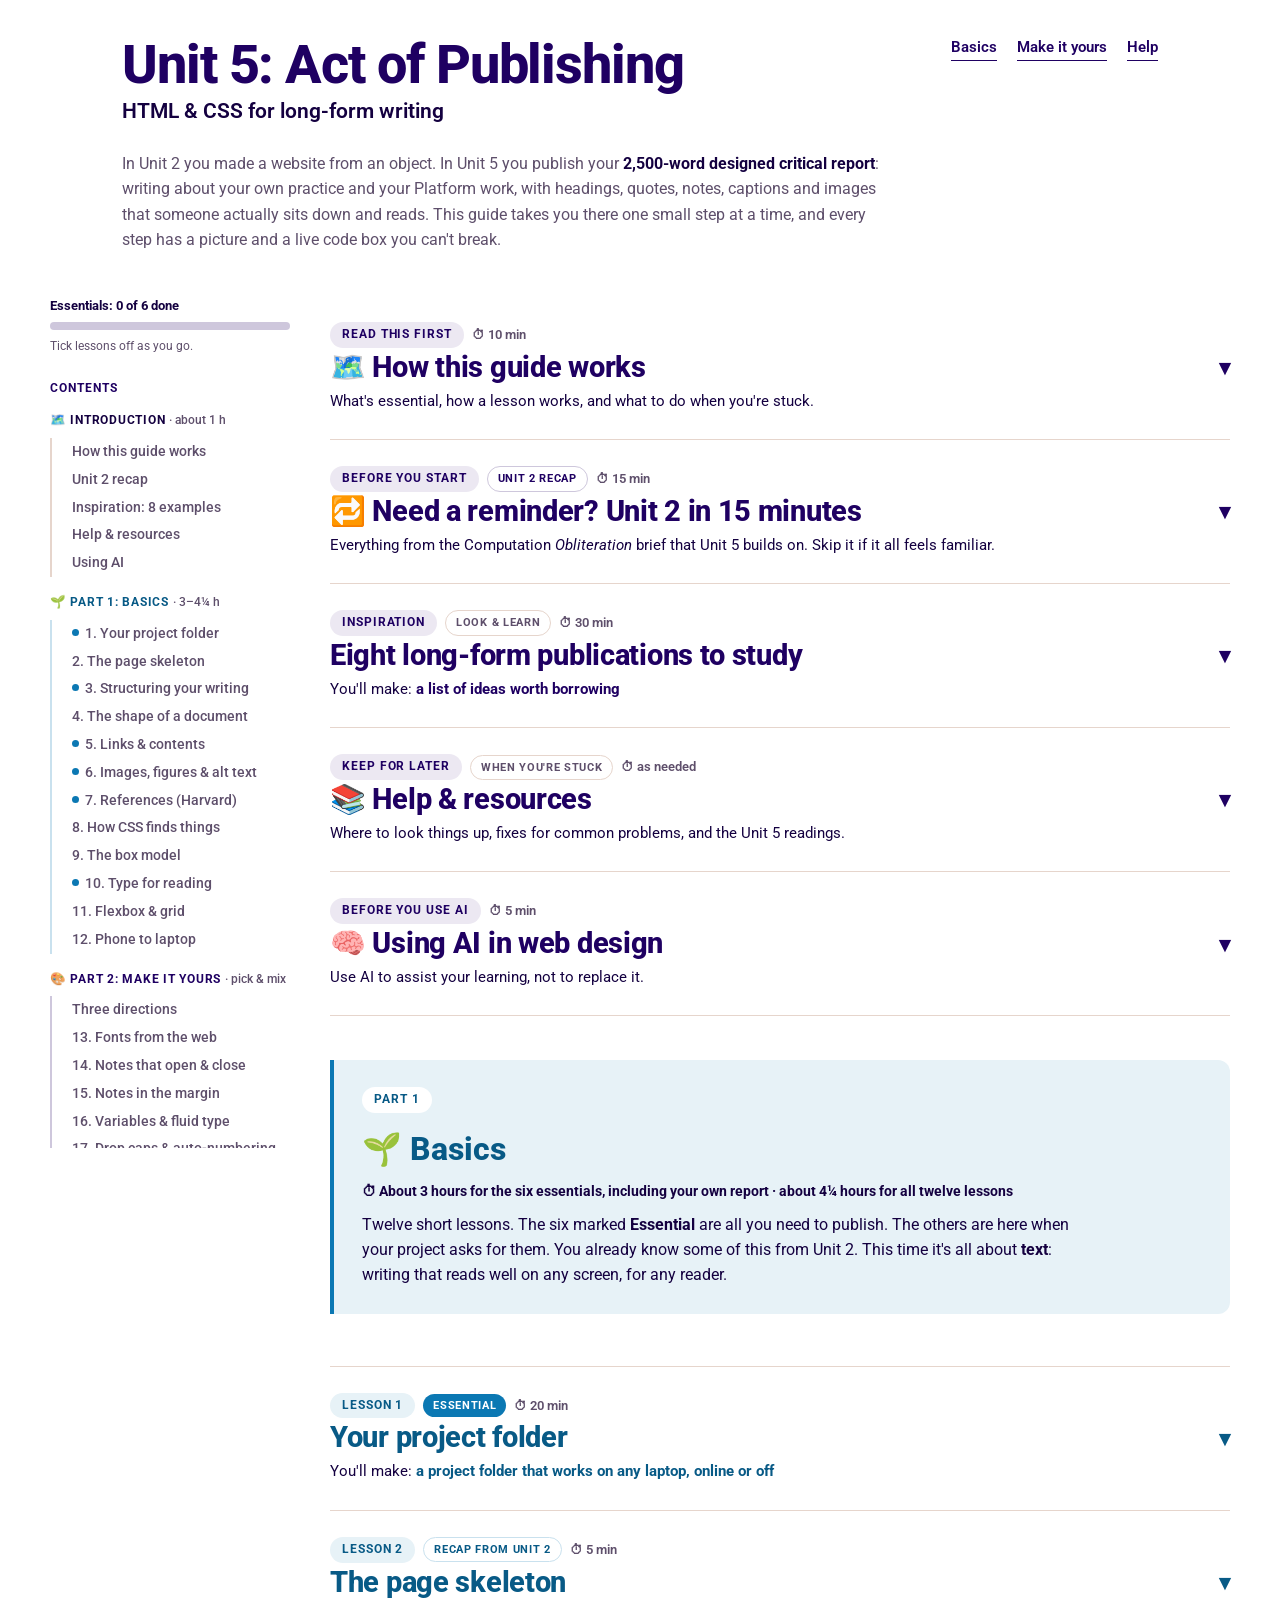
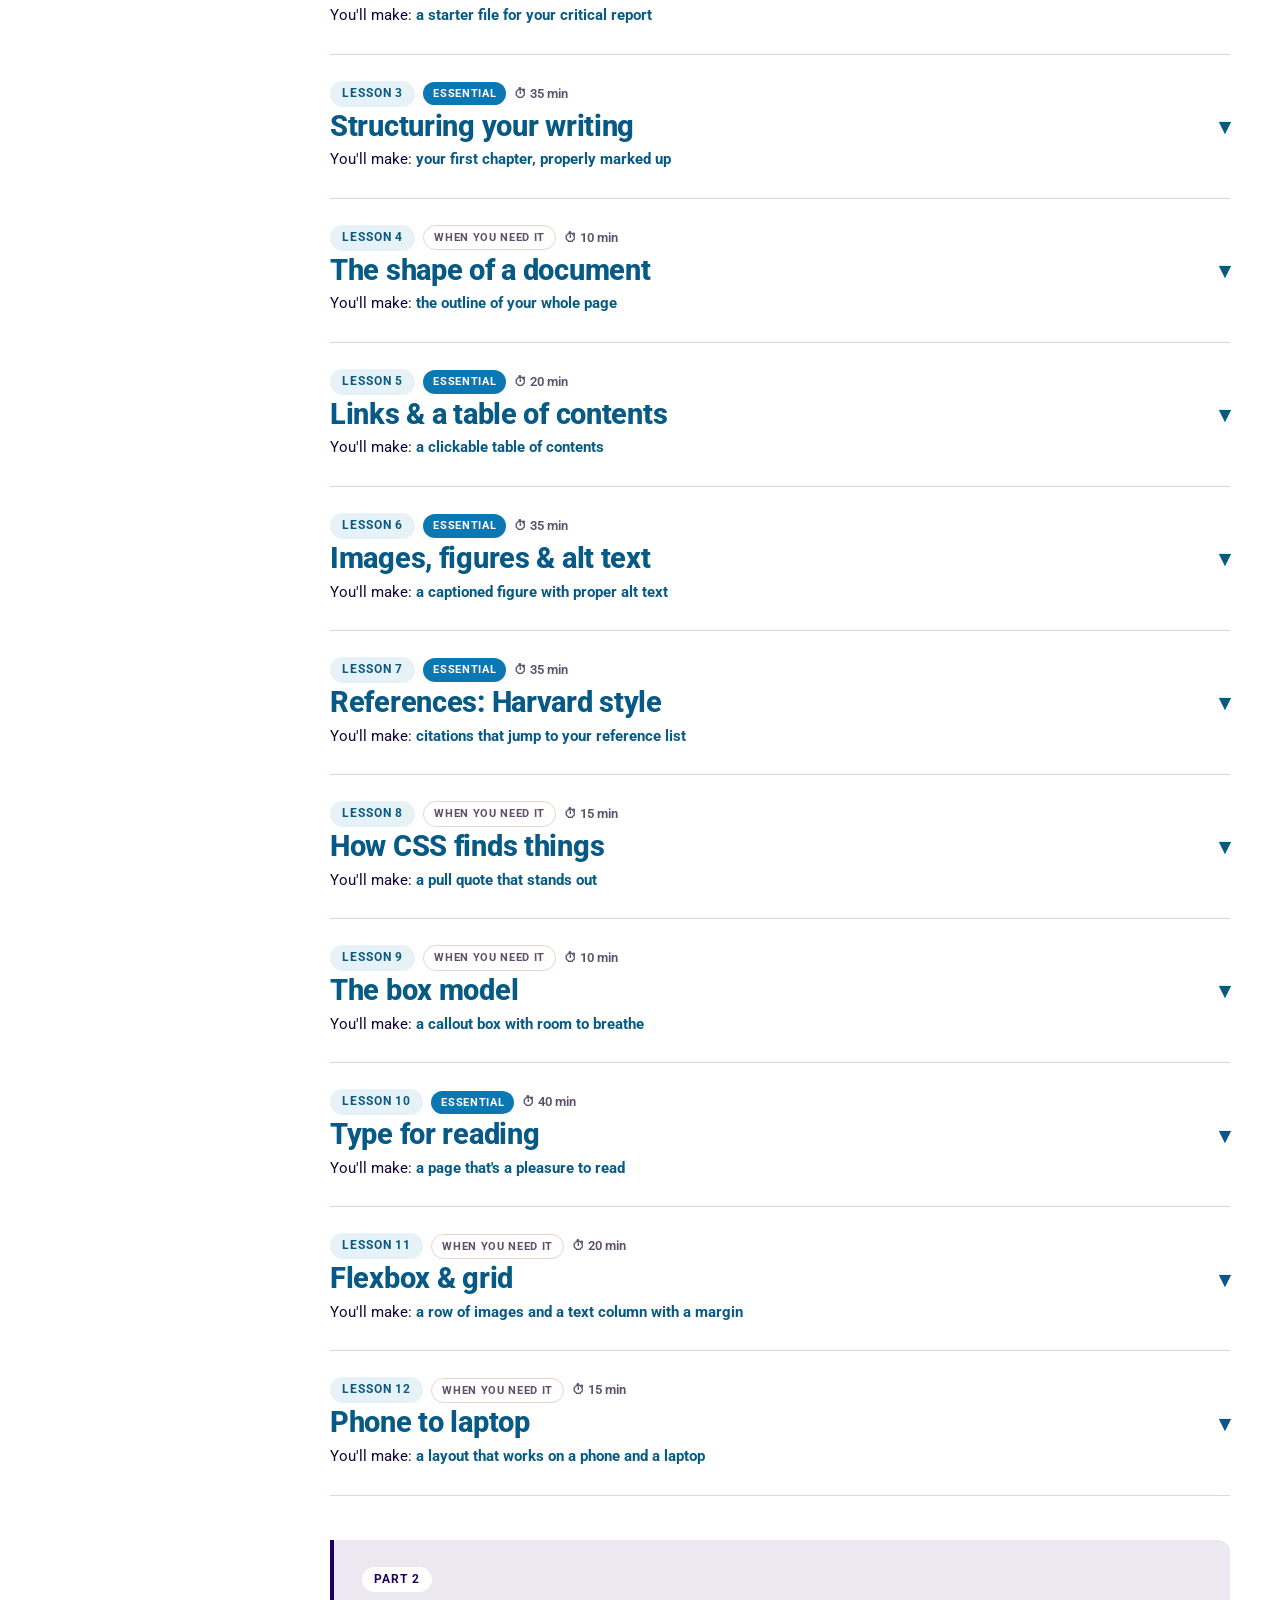
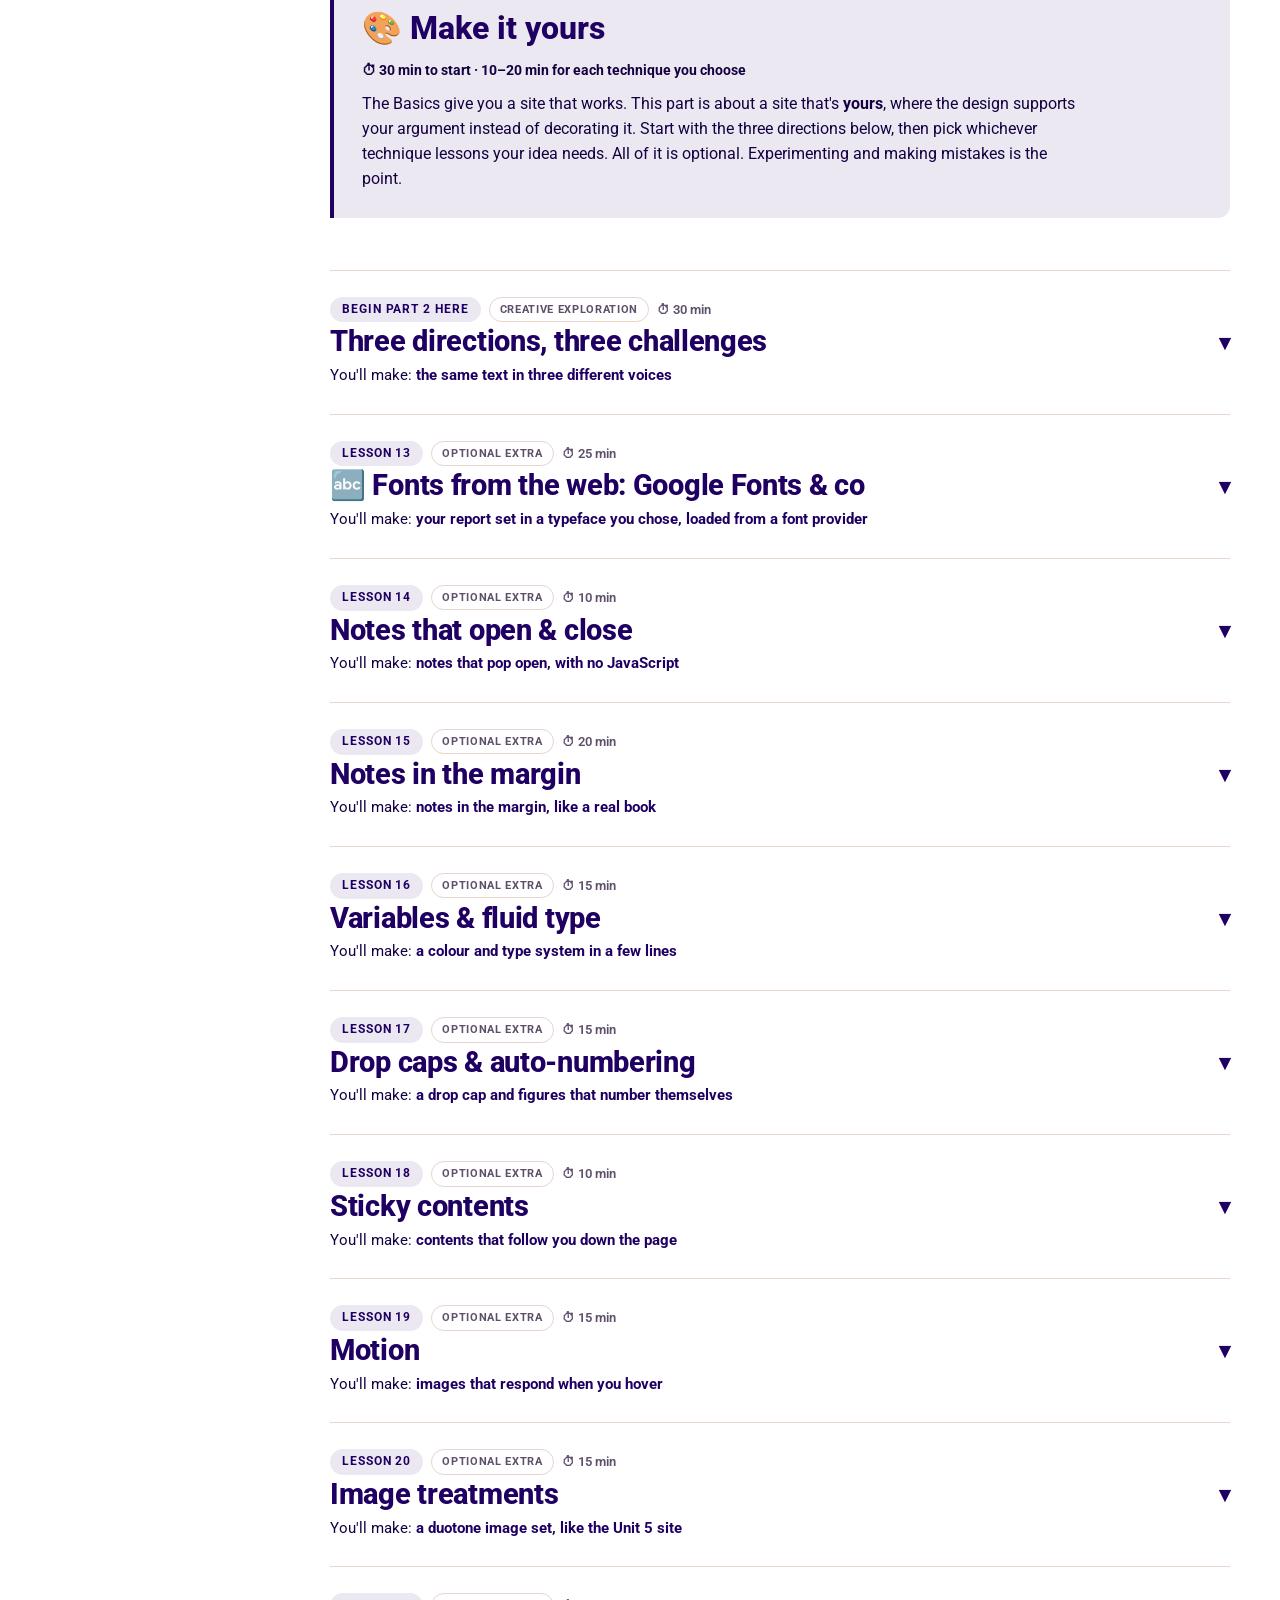
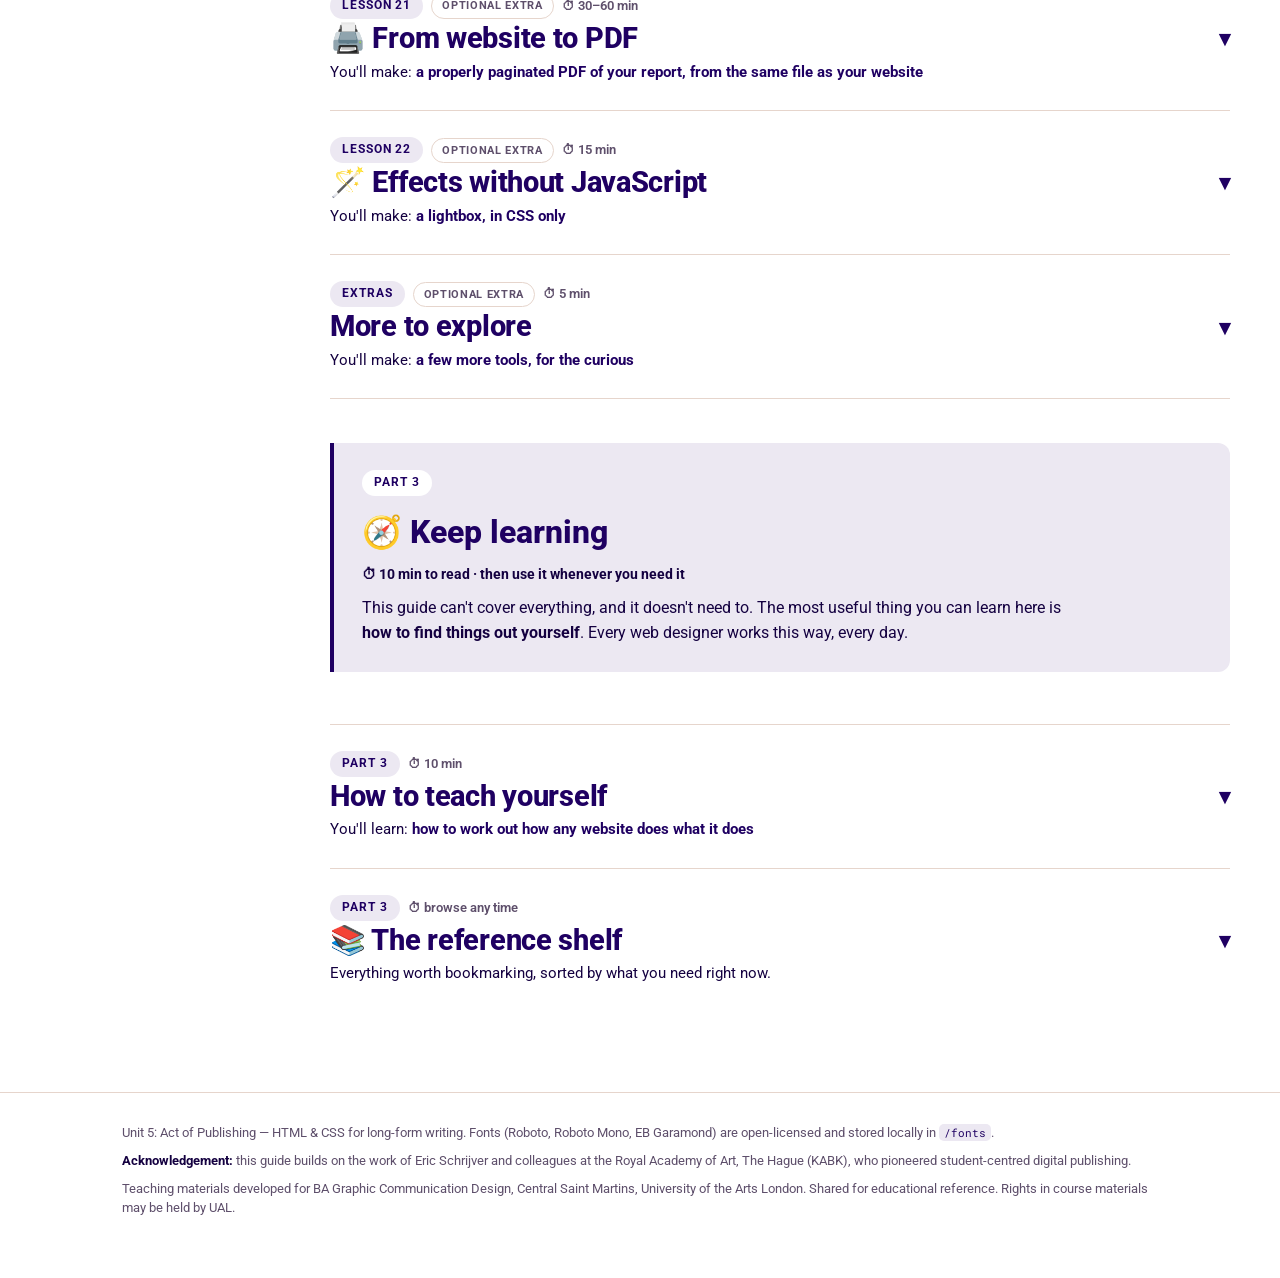
==== commit 40d685e5: "Update to v10 (Part 3: Keep learning); give Part 3 the same light pink as Part 2 Co-Authored-By: Cla" ====
--- a/index.html
+++ b/index.html
@@ -72,12 +72,14 @@
             <li><a href="#motion">19. Motion</a></li>
             <li><a href="#treatments">20. Image treatments</a></li>
             <li><a href="#print">21. From website to PDF</a></li>
+            <li><a href="#nojs">22. Effects without JavaScript</a></li>
             <li><a href="#explore">More to explore</a></li>
           </ul>
         </li>
-        <li class="toc-part toc-part--nojs"><span class="toc-part-label">🪄 Part 3: No JavaScript needed <span class="toc-time">· 15 min</span></span>
+        <li class="toc-part toc-part--learn"><span class="toc-part-label">🧭 Part 3: Keep learning</span>
           <ul>
-            <li><a href="#nojs">CSS instead of JS</a></li>
+            <li><a href="#selfteach">How to teach yourself</a></li>
+            <li><a href="#library">The reference shelf</a></li>
           </ul>
         </li>
       </ul>
@@ -221,7 +223,7 @@
 
       <div class="callout">
         <span class="label">☝️ The one rule for this unit</span>
-        <p><strong>HTML and CSS only, with no JavaScript.</strong> Most of the clever effects you'll see elsewhere can now be done with CSS (<a href="#nojs">Part 3</a>). Your site lives in a folder on your own laptop, and that's where you show it at Open Studio.</p>
+        <p><strong>HTML and CSS only, with no JavaScript.</strong> Most of the clever effects you'll see elsewhere can now be done with CSS (<a href="#nojs">Lesson 22</a>). Your site lives in a folder on your own laptop, and that's where you show it at Open Studio.</p>
       </div>
         </div>
       </details>
@@ -1947,7 +1949,7 @@
           <tbody>
             <tr><td><strong>🔘 Minimal &amp; clean</strong></td><td>Typography and white space, subtle interactions, content that breathes</td><td><a href="#type">10</a>, <a href="#fluid">16</a>, <a href="#motion">19</a></td></tr>
             <tr><td><strong>📰 Editorial &amp; magazine</strong></td><td>Grid layouts, bold type mixing, margin notes, drop caps</td><td><a href="#sidenotes">15</a>, <a href="#numbering">17</a>, <a href="#sticky">18</a></td></tr>
-            <tr><td><strong>🚀 Experimental &amp; expressive</strong></td><td>Unexpected layouts, playful navigation, bending web conventions</td><td><a href="#treatments">20</a>, <a href="#motion">19</a>, <a href="#nojs">Part 3</a></td></tr>
+            <tr><td><strong>🚀 Experimental &amp; expressive</strong></td><td>Unexpected layouts, playful navigation, bending web conventions</td><td><a href="#treatments">20</a>, <a href="#motion">19</a>, <a href="#nojs">22</a></td></tr>
           </tbody>
         </table>
       </div>
@@ -2920,6 +2922,90 @@
       </details>
     </section>
 
+    <!-- 22. EFFECTS WITHOUT JAVASCRIPT -->
+    <section id="nojs" class="lesson part--advanced">
+      <details class="lesson-fold">
+        <summary>
+          <span class="lesson-meta"><span class="lesson-kicker">Lesson 22</span><span class="badge badge--optional">Optional extra</span><span class="time">⏱ 15 min</span><span class="done-mark">✓ Done</span></span>
+          <h2 class="lesson-title">🪄 Effects without JavaScript</h2>
+          <span class="lesson-promise">You'll make: <strong>a lightbox, in CSS only</strong></span>
+        </summary>
+        <div class="lesson-body">
+      <p class="lesson-lead">Seen something on another site and assumed it needs JavaScript? Probably not any more. Many effects that once needed a JavaScript library are now a few lines of CSS. Look here first.</p>
+
+
+      <div class="table-wrap">
+        <table class="ref">
+          <thead><tr><th>You've seen…</th><th>Often done with JavaScript</th><th>You can use</th><th>Lesson</th></tr></thead>
+          <tbody>
+            <tr><td>A note that opens on click</td><td>A click toggle</td><td><code>&lt;details&gt;</code> or <code>:target</code></td><td><a href="#expandable">14</a>, <a href="#footnotes">7</a></td></tr>
+            <tr><td>Smooth scrolling to a chapter</td><td>A scroll animation</td><td><code>scroll-behavior: smooth</code></td><td><a href="#sticky">18</a></td></tr>
+            <tr><td>A menu that stays on screen</td><td>A scroll listener</td><td><code>position: sticky</code></td><td><a href="#sticky">18</a></td></tr>
+            <tr><td>An image that opens big</td><td>A lightbox plugin</td><td>A link to the image's <code>id</code> + <code>:target</code></td><td>Below ↓</td></tr>
+            <tr><td>Fade or move on hover</td><td><code>fadeIn()</code> / <code>animate()</code></td><td><code>:hover</code> + <code>transition</code></td><td><a href="#motion">19</a></td></tr>
+            <tr><td>Things moving as you scroll</td><td>Parallax plugins</td><td>Scroll-driven animations (newer: works in Chrome and Edge, so test in your browser)</td><td><a href="https://developer.mozilla.org/en-US/docs/Web/CSS/CSS_scroll-driven_animations" target="_blank" rel="noopener">MDN</a></td></tr>
+            <tr><td>A random layout on every visit</td><td><code>Math.random()</code></td><td>No CSS equivalent yet. Hand-make the variation with <code>:nth-child()</code>, as in the experimental direction</td><td><a href="#directions">Part 2</a></td></tr>
+          </tbody>
+        </table>
+      </div>
+
+      <div class="playground" id="pg-lightbox" data-title="Try it: a lightbox with no JavaScript">
+        <textarea class="pg-src" data-lang="html">
+          <p>Click a thumbnail to open it. Click the big image to close it.</p>
+
+          <div class="thumbs">
+            <a href="#big-1"><img src="images/dazzle-ship.jpg" alt="Ship in dazzle camouflage"></a>
+            <a href="#big-2"><img src="images/collage-poster.jpg" alt="Collage poster"></a>
+          </div>
+
+          <a href="#" class="lightbox" id="big-1"><img src="images/dazzle-ship.jpg" alt="Ship in dazzle camouflage, large"></a>
+          <a href="#" class="lightbox" id="big-2"><img src="images/collage-poster.jpg" alt="Collage poster, large"></a>
+        </textarea>
+        <textarea class="pg-src" data-lang="css">
+          body { font-family: sans-serif; margin: 24px; }
+          .thumbs { display: flex; gap: 12px; }
+          .thumbs img { width: 120px; aspect-ratio: 1; object-fit: cover; }
+
+          /* hidden until its id is in the address bar */
+          .lightbox {
+            display: none;
+            position: fixed;
+            inset: 0;
+            background: rgba(22, 21, 31, 0.9);
+            place-items: center;
+          }
+          .lightbox:target {
+            display: grid;
+          }
+          .lightbox img {
+            max-width: 90%;
+            max-height: 90%;
+          }
+        </textarea>
+        <div class="pg-task">
+          <span class="label">Your turn</span>
+          <ol class="steps">
+            <li><span class="st">Predict</span> Click a thumbnail, then the big image. What happens each time?</li>
+            <li><span class="st">Change</span> Add a third image with <code>id="big-3"</code> and its thumbnail.</li>
+            <li><span class="st">Make it yours</span> Add captions to the lightbox, then try it with your own images.</li>
+          </ol>
+          <details class="pg-answer">
+            <summary>Show answers</summary>
+            <ol class="steps">
+              <li><span class="st">Predict</span> The thumbnail links to <code>#big-1</code>, and <code>.lightbox:target</code> shows it. The big image links to <code>#</code>, so it hides again.</li>
+              <li><span class="st">Change</span> A thumbnail link plus a matching lightbox:<pre class="code"><code>&lt;a href=&quot;#big-3&quot;&gt;&lt;img src=&quot;images/sealand.jpg&quot; alt=&quot;Sealand sea fort&quot;&gt;&lt;/a&gt;
+
+&lt;a href=&quot;#&quot; class=&quot;lightbox&quot; id=&quot;big-3&quot;&gt;&lt;img src=&quot;images/sealand.jpg&quot; alt=&quot;Sealand sea fort, large&quot;&gt;&lt;/a&gt;</code></pre></li>
+              <li><span class="st">Make it yours</span> Wrap the image in a <code>&lt;figure&gt;</code> with a <code>&lt;figcaption&gt;</code>, and add <code>.lightbox figcaption { color: white; }</code>.</li>
+            </ol>
+          </details>
+        </div>
+      </div>
+      <div class="lesson-done"><button type="button" class="done-btn" data-lesson="nojs">✓ Mark as done</button><span class="done-msg" aria-live="polite"></span></div>
+        </div>
+      </details>
+    </section>
+
     <!-- MORE TO EXPLORE -->
     <section id="explore" class="lesson part--advanced">
       <details class="lesson-fold">
@@ -2950,87 +3036,95 @@
       </details>
     </section>
 
+
+
+
     <!-- =====================================================
-         PART 3: NO JS
+         PART 3: KEEP LEARNING
          ===================================================== -->
-    <section id="nojs" class="lesson part--nojs">
+    <section id="learn" class="part--learn">
       <div class="part-intro">
         <span class="part-label">Part 3</span>
-        <h2>🪄 CSS instead of JavaScript</h2>
-        <p class="part-time">⏱ 15 min</p>
-        <p>Seen something cool on another site and assumed it needs JavaScript? Probably not anymore. Many effects that once needed a JavaScript library are now a few lines of CSS. Look here first.</p>
-      </div>
-
-      <div class="table-wrap">
-        <table class="ref">
-          <thead><tr><th>You've seen…</th><th>Often done with JavaScript</th><th>You can use</th><th>Lesson</th></tr></thead>
-          <tbody>
-            <tr><td>A note that opens on click</td><td>A click toggle</td><td><code>&lt;details&gt;</code> or <code>:target</code></td><td><a href="#expandable">14</a>, <a href="#footnotes">7</a></td></tr>
-            <tr><td>Smooth scrolling to a chapter</td><td>A scroll animation</td><td><code>scroll-behavior: smooth</code></td><td><a href="#sticky">18</a></td></tr>
-            <tr><td>A menu that stays on screen</td><td>A scroll listener</td><td><code>position: sticky</code></td><td><a href="#sticky">18</a></td></tr>
-            <tr><td>An image that opens big</td><td>A lightbox plugin</td><td>A link to the image's <code>id</code> + <code>:target</code></td><td>Below ↓</td></tr>
-            <tr><td>Fade or move on hover</td><td><code>fadeIn()</code> / <code>animate()</code></td><td><code>:hover</code> + <code>transition</code></td><td><a href="#motion">19</a></td></tr>
-            <tr><td>Things moving as you scroll</td><td>Parallax plugins</td><td>Scroll-driven animations (newer: works in Chrome and Edge, so test in your browser)</td><td><a href="https://developer.mozilla.org/en-US/docs/Web/CSS/CSS_scroll-driven_animations" target="_blank" rel="noopener">MDN</a></td></tr>
-            <tr><td>A random layout on every visit</td><td><code>Math.random()</code></td><td>No CSS equivalent yet. Hand-make the variation with <code>:nth-child()</code>, as in the experimental direction</td><td><a href="#directions">Part 2</a></td></tr>
-          </tbody>
-        </table>
-      </div>
-
-      <div class="playground" id="pg-lightbox" data-title="Try it: a lightbox with no JavaScript">
-        <textarea class="pg-src" data-lang="html">
-          <p>Click a thumbnail to open it. Click the big image to close it.</p>
-
-          <div class="thumbs">
-            <a href="#big-1"><img src="images/dazzle-ship.jpg" alt="Ship in dazzle camouflage"></a>
-            <a href="#big-2"><img src="images/collage-poster.jpg" alt="Collage poster"></a>
-          </div>
-
-          <a href="#" class="lightbox" id="big-1"><img src="images/dazzle-ship.jpg" alt="Ship in dazzle camouflage, large"></a>
-          <a href="#" class="lightbox" id="big-2"><img src="images/collage-poster.jpg" alt="Collage poster, large"></a>
-        </textarea>
-        <textarea class="pg-src" data-lang="css">
-          body { font-family: sans-serif; margin: 24px; }
-          .thumbs { display: flex; gap: 12px; }
-          .thumbs img { width: 120px; aspect-ratio: 1; object-fit: cover; }
-
-          /* hidden until its id is in the address bar */
-          .lightbox {
-            display: none;
-            position: fixed;
-            inset: 0;
-            background: rgba(22, 21, 31, 0.9);
-            place-items: center;
-          }
-          .lightbox:target {
-            display: grid;
-          }
-          .lightbox img {
-            max-width: 90%;
-            max-height: 90%;
-          }
-        </textarea>
-        <div class="pg-task">
-          <span class="label">Your turn</span>
-          <ol class="steps">
-            <li><span class="st">Predict</span> Click a thumbnail, then the big image. What happens each time?</li>
-            <li><span class="st">Change</span> Add a third image with <code>id="big-3"</code> and its thumbnail.</li>
-            <li><span class="st">Make it yours</span> Add captions to the lightbox, then try it with your own images.</li>
-          </ol>
-          <details class="pg-answer">
-            <summary>Show answers</summary>
-            <ol class="steps">
-              <li><span class="st">Predict</span> The thumbnail links to <code>#big-1</code>, and <code>.lightbox:target</code> shows it. The big image links to <code>#</code>, so it hides again.</li>
-              <li><span class="st">Change</span> A thumbnail link plus a matching lightbox:<pre class="code"><code>&lt;a href=&quot;#big-3&quot;&gt;&lt;img src=&quot;images/sealand.jpg&quot; alt=&quot;Sealand sea fort&quot;&gt;&lt;/a&gt;
-
-&lt;a href=&quot;#&quot; class=&quot;lightbox&quot; id=&quot;big-3&quot;&gt;&lt;img src=&quot;images/sealand.jpg&quot; alt=&quot;Sealand sea fort, large&quot;&gt;&lt;/a&gt;</code></pre></li>
-              <li><span class="st">Make it yours</span> Wrap the image in a <code>&lt;figure&gt;</code> with a <code>&lt;figcaption&gt;</code>, and add <code>.lightbox figcaption { color: white; }</code>.</li>
-            </ol>
-          </details>
-        </div>
-      </div>
-    </section>
-
-
+        <h2>🧭 Keep learning</h2>
+        <p class="part-time">⏱ 10 min to read · then use it whenever you need it</p>
+        <p>This guide can't cover everything, and it doesn't need to. The most useful thing you can learn here is <strong>how to find things out yourself</strong>. Every web designer works this way, every day.</p>
+      </div>
+    </section>
+
+    <section id="selfteach" class="lesson part--learn">
+      <details class="lesson-fold">
+        <summary>
+          <span class="lesson-meta"><span class="lesson-kicker">Part 3</span><span class="time">⏱ 10 min</span></span>
+          <h2 class="lesson-title">How to teach yourself</h2>
+          <span class="lesson-promise">You'll learn: <strong>how to work out how any website does what it does</strong></span>
+        </summary>
+        <div class="lesson-body">
+      <p class="lesson-lead">Every website is open: its HTML and CSS are right there in your browser. When something catches your eye, you can find out how it's made in a few minutes.</p>
+      <ol class="walk">
+        <li><strong>Notice.</strong> Something on a site makes you stop: a layout, a hover, the way the notes sit. Ask what exactly you like about it.</li>
+        <li><strong>Inspect it.</strong> Right-click it and choose <em>Inspect</em>. The HTML is on the left, the CSS that styles it on the right. To see the whole file, use <em>View Page Source</em> (<kbd>⌘</kbd>+<kbd>⌥</kbd>+<kbd>U</kbd> / <kbd>Ctrl</kbd>+<kbd>U</kbd>).</li>
+        <li><strong>Find its name.</strong> Look for the property doing the work, e.g. <code>shape-outside</code> or <code>column-count</code>. Once you know what it's called, you can look it up.</li>
+        <li><strong>Look it up.</strong> Read the MDN or W3Schools page, then change their example until you understand it.</li>
+        <li><strong>Try it small,</strong> in a live box on this page or a test file, before it goes anywhere near your report.</li>
+        <li><strong>Use it, and note it.</strong> Add it to your report and keep a line in your process notes: where you saw it, what it's called, why you used it. That's research, and it's evidence for your hand-in.</li>
+      </ol>
+
+      <div class="callout">
+        <span class="label">An example</span>
+        <p>You see text that flows around a round photo. You inspect the image and find <code>shape-outside: circle()</code>. MDN explains it, you try it on one of your figures, and it works. Ten minutes, and it's yours.</p>
+      </div>
+
+      <div class="callout">
+        <span class="label">⚖️ Borrow ideas, not whole sites</span>
+        <p>Learning from other people's code is how the web works. Copying a whole design isn't. Take a technique, make it serve your own argument, and credit any code you reuse in a comment.</p>
+      </div>
+        </div>
+      </details>
+    </section>
+
+    <section id="library" class="lesson part--learn">
+      <details class="lesson-fold">
+        <summary>
+          <span class="lesson-meta"><span class="lesson-kicker">Part 3</span><span class="time">⏱ browse any time</span></span>
+          <h2 class="lesson-title">📚 The reference shelf</h2>
+          <span class="lesson-promise">Everything worth bookmarking, sorted by what you need right now.</span>
+        </summary>
+        <div class="lesson-body">
+      <div class="shelf">
+        <div class="shelf-group">
+          <h3><span aria-hidden="true">🔎</span> Look it up</h3>
+          <p class="shelf-when">When you know what you need</p>
+          <ul><li><a href="https://developer.mozilla.org/en-US/docs/Web/HTML/Element" target="_blank" rel="noopener">MDN: HTML elements</a><span>every tag, what it means, with examples</span></li><li><a href="https://developer.mozilla.org/en-US/docs/Web/CSS/Reference" target="_blank" rel="noopener">MDN: CSS reference</a><span>every property, and the reasons behind it</span></li><li><a href="https://www.w3schools.com/cssref/" target="_blank" rel="noopener">W3Schools</a><span>quick syntax checks and “Try it Yourself” boxes</span></li><li><a href="https://htmlreference.io" target="_blank" rel="noopener">htmlreference.io</a><span>the visual references from Unit 2, with <a href="https://cssreference.io" target="_blank" rel="noopener">cssreference.io</a></span></li><li><a href="https://caniuse.com" target="_blank" rel="noopener">Can I use</a><span>does this work in Safari and Firefox yet?</span></li></ul>
+        </div>
+        <div class="shelf-group">
+          <h3><span aria-hidden="true">🎓</span> Learn it step by step</h3>
+          <p class="shelf-when">When you want the whole topic</p>
+          <ul><li><a href="https://www.linkedin.com/learning-login/share?account=57077561&amp;forceAccount=false&amp;redirect=https%3A%2F%2Fwww.linkedin.com%2Flearning%2Fhtml-essential-training-4%3Ftrk%3Dshare_ent_url%26shareId%3Dy%252BHOBmn4QNCp2W9UAmyaGA%253D%253D" target="_blank" rel="noopener">HTML Essential Training</a><span>LinkedIn Learning, free with your UAL login</span></li><li><a href="https://www.linkedin.com/learning-login/share?account=57077561&amp;forceAccount=false&amp;redirect=https%3A%2F%2Fwww.linkedin.com%2Flearning%2Fcss-essential-training-22688362%3Ftrk%3Dshare_ent_url%26shareId%3D3Vw%252Fx%252FeZQOqGVV1icr6rUQ%253D%253D" target="_blank" rel="noopener">CSS Essential Training</a><span>LinkedIn Learning, free with your UAL login</span></li><li><a href="https://web.dev/learn/css" target="_blank" rel="noopener">Learn CSS (web.dev)</a><span>a free, modern course, one topic per page</span></li><li><a href="https://developer.mozilla.org/en-US/docs/Learn_web_development" target="_blank" rel="noopener">MDN: Learn web development</a><span>structured lessons with tests</span></li><li><a href="https://libsearch.arts.ac.uk/cgi-bin/koha/opac-detail.pl?biblionumber=890156" target="_blank" rel="noopener">Learn to Code Now (SuperHi)</a><span>a friendly e-book, in the UAL Library</span></li></ul>
+        </div>
+        <div class="shelf-group">
+          <h3><span aria-hidden="true">📖</span> Read and think</h3>
+          <p class="shelf-when">When you want to go deeper</p>
+          <ul><li><a href="https://book.webtypography.net/" target="_blank" rel="noopener">Web Typography, Richard Rutter</a><span>reading type on screen, in depth</span></li><li><a href="https://practicaltypography.com" target="_blank" rel="noopener">Practical Typography, Matthew Butterick</a><span>typography rules you can use today</span></li><li><a href="https://cyberfeminismindex.com" target="_blank" rel="noopener">Cyberfeminism Index, Mindy Seu</a><span>a publication that is both website and book</span></li><li><span class="shelf-plain">Ludovico, <cite>Post-Digital Print</cite> · Waerea, <cite>Access Questions for Self-Publishing</cite></span><span>your Unit 5 readings, on Moodle</span></li></ul>
+        </div>
+        <div class="shelf-group">
+          <h3><span aria-hidden="true">👀</span> Discover</h3>
+          <p class="shelf-when">When you want ideas</p>
+          <ul><li><a href="https://kabk.github.io/govt-theses-15/" target="_blank" rel="noopener">KABK archive, 2015</a><span>35 student publications as websites</span></li><li><a href="https://pudding.cool" target="_blank" rel="noopener">The Pudding</a><span>visual essays: long reads designed for the screen</span></li><li><a href="https://brutalistwebsites.com" target="_blank" rel="noopener">Brutalist Websites</a><span>sites that bend the rules on purpose</span></li><li><a href="https://www.typewolf.com" target="_blank" rel="noopener">Typewolf</a><span>what fonts real sites use, and good pairings</span></li><li><a href="https://fontsinuse.com" target="_blank" rel="noopener">Fonts In Use</a><span>type in books, posters and websites, by typeface</span></li><li><a href="https://www.are.na" target="_blank" rel="noopener">Are.na</a><span>collect what you find, in one place</span></li></ul>
+        </div>
+        <div class="shelf-group">
+          <h3><span aria-hidden="true">✅</span> Check your work</h3>
+          <p class="shelf-when">Before you show it</p>
+          <ul><li><a href="https://validator.w3.org/" target="_blank" rel="noopener">W3C validator</a><span>finds unclosed tags and typos in your HTML</span></li><li><a href="https://wave.webaim.org/" target="_blank" rel="noopener">WAVE</a><span>checks alt text, contrast and headings</span></li><li><a href="https://developer.chrome.com/docs/devtools" target="_blank" rel="noopener">Chrome DevTools</a><span>the guide to Inspect, from the people who make it</span></li><li><a href="https://p5js.org/tutorials/field-guide-to-debugging/" target="_blank" rel="noopener">Field Guide to Debugging</a><span>a kind, illustrated way to think about bugs</span></li></ul>
+        </div>
+        <div class="shelf-group">
+          <h3><span aria-hidden="true">🙋</span> Ask a person</h3>
+          <p class="shelf-when">When you are stuck for more than 20 minutes</p>
+          <ul><li><span class="shelf-plain">HTML/CSS drop-in tutorials</span><span>sign up on the Unit 5 Moodle page</span></li><li><span class="shelf-plain">Digital technicians</span><span>in the Digital Labs at CSM</span></li><li><span class="shelf-plain">Your peers</span><span>someone on your table has already solved it</span></li><li><a href="#ai">AI, with intention</a><span>to explain, not to write it for you</span></li></ul>
+        </div>
+      </div>
+        </div>
+      </details>
+    </section>
 
   </main>
 </div>
--- a/css/site.css
+++ b/css/site.css
@@ -16,7 +16,7 @@
 @font-face{ font-family:"Roboto Mono"; src:url("../fonts/roboto-mono-latin-600-normal.woff2") format("woff2"); font-weight:600; font-display:swap; }
 
 /* Palette (Adobe Color): indigo #1F0062 (main), blue #0B78B3,
-   red #D73220, brown #68150A, cream #F9ECE5 (paper).
+   red #D73220 (warnings), cream #F9ECE5.
    Blue and red get a darker "-deep" shade for text, because the
    original swatches are below 4.5:1 contrast as text on cream. */
 :root{
@@ -32,10 +32,7 @@
   --red-deep: #A12618;
   --red-tint: #FBEAE9;
   --red-tint-2: #F6D2CE;
-  --brown: #68150A;
-  --brown-deep: #4E1008;
-  --brown-tint: #F3E6E2;
-  --brown-tint-2: #DECCC9;
+  --cream-2: #E6D5CC;
   --cream: #F9ECE5;
 
   /* Older names kept so every component still works */
@@ -214,7 +211,7 @@
    (start, recap, AI, Part 4, resources). */
 .part{ --accent: var(--blue); --accent-deep: var(--blue-deep); --accent-tint: var(--blue-tint); --accent-tint-2: var(--blue-tint-2); }
 .part--advanced{ --accent: var(--indigo); --accent-deep: var(--indigo); --accent-tint: var(--indigo-tint); --accent-tint-2: var(--indigo-tint-2); }
-.part--nojs{ --accent: var(--brown); --accent-deep: var(--brown); --accent-tint: var(--brown-tint); --accent-tint-2: var(--brown-tint-2); }
+.part--learn{ --accent: var(--indigo); --accent-deep: var(--indigo); --accent-tint: var(--indigo-tint); --accent-tint-2: var(--indigo-tint-2); }
 .part--studio{ --accent: var(--indigo); --accent-deep: var(--indigo); --accent-tint: var(--indigo-tint); --accent-tint-2: var(--indigo-tint-2); }
 
 /* Contents: part labels and highlights in each part's colour */
@@ -224,9 +221,9 @@
 .toc .toc-part--advanced > .toc-part-label{ color: var(--indigo); }
 .toc .toc-part--advanced > ul{ border-left-color: var(--indigo-tint-2); }
 .toc .toc-part--advanced a.active{ color: var(--indigo); background: var(--indigo-tint); }
-.toc .toc-part--nojs > .toc-part-label{ color: var(--brown); }
-.toc .toc-part--nojs > ul{ border-left-color: var(--brown-tint-2); }
-.toc .toc-part--nojs a.active{ color: var(--brown); background: var(--brown-tint); }
+.toc .toc-part--learn > .toc-part-label{ color: var(--indigo); }
+.toc .toc-part--learn > ul{ border-left-color: var(--indigo-tint-2); }
+.toc .toc-part--learn a.active{ color: var(--indigo); background: var(--indigo-tint); }
 .toc .toc-part--studio > .toc-part-label{ color: var(--indigo); }
 .toc .toc-part--studio > ul{ border-left-color: var(--indigo-tint-2); }
 .toc .toc-part--studio a.active{ color: var(--indigo); background: var(--indigo-tint); }
@@ -800,7 +797,7 @@
 .insp-dir{ font-size: 0.66rem; font-weight: 700; letter-spacing: 0.08em; text-transform: uppercase; padding: 3px 9px; border-radius: 999px; }
 .insp-dir--minimal{ background: var(--blue-tint); color: var(--blue-deep); }
 .insp-dir--editorial{ background: var(--indigo-tint); color: var(--indigo); }
-.insp-dir--experimental{ background: var(--brown-tint); color: var(--brown); }
+.insp-dir--experimental{ background: var(--indigo); color: #fff; }
 .insp-name{ font-size: 0.82rem; color: var(--muted); margin: -4px 0 10px; }
 .insp-title{ font-size: 1.15rem; line-height: 1.25; margin: 0 0 6px; }
 .insp-title a{ color: var(--ink); text-decoration: none; }
@@ -816,3 +813,16 @@
 
 /* Line up thumbnails across a row, whatever the title length */
 @supports (grid-template-rows: subgrid){ .insp{ row-gap: 20px; } .insp-card{ display: grid; grid-template-rows: subgrid; grid-row: span 3; gap: 0; } }
+
+/* ===== Part 3: the reference shelf ===== */
+.shelf{ display: grid; grid-template-columns: repeat(2, minmax(0, 1fr)); gap: 18px; margin: 8px 0 12px; }
+@media (max-width: 640px){ .shelf{ grid-template-columns: 1fr; } }
+.shelf-group{ border: 1px solid var(--border); border-radius: 12px; padding: 16px 18px 12px; background: var(--paper); }
+.shelf-group h3{ font-size: 1.05rem; margin: 0; }
+.shelf-when{ font-size: 0.78rem; color: var(--muted); margin: 2px 0 10px; padding-bottom: 10px; border-bottom: 1px solid var(--border); }
+.shelf-group ul{ list-style: none; padding: 0; margin: 0; }
+.shelf-group li{ padding: 6px 0; }
+.shelf-group li > a, .shelf-plain{ display: block; font-weight: 600; color: var(--ink); }
+.shelf-group li > span:last-child{ display: block; font-size: 0.85rem; color: var(--muted); line-height: 1.4; }
+.shelf-group li > span:last-child a{ color: inherit; }
+ol.walk > li{ max-width: none; }
